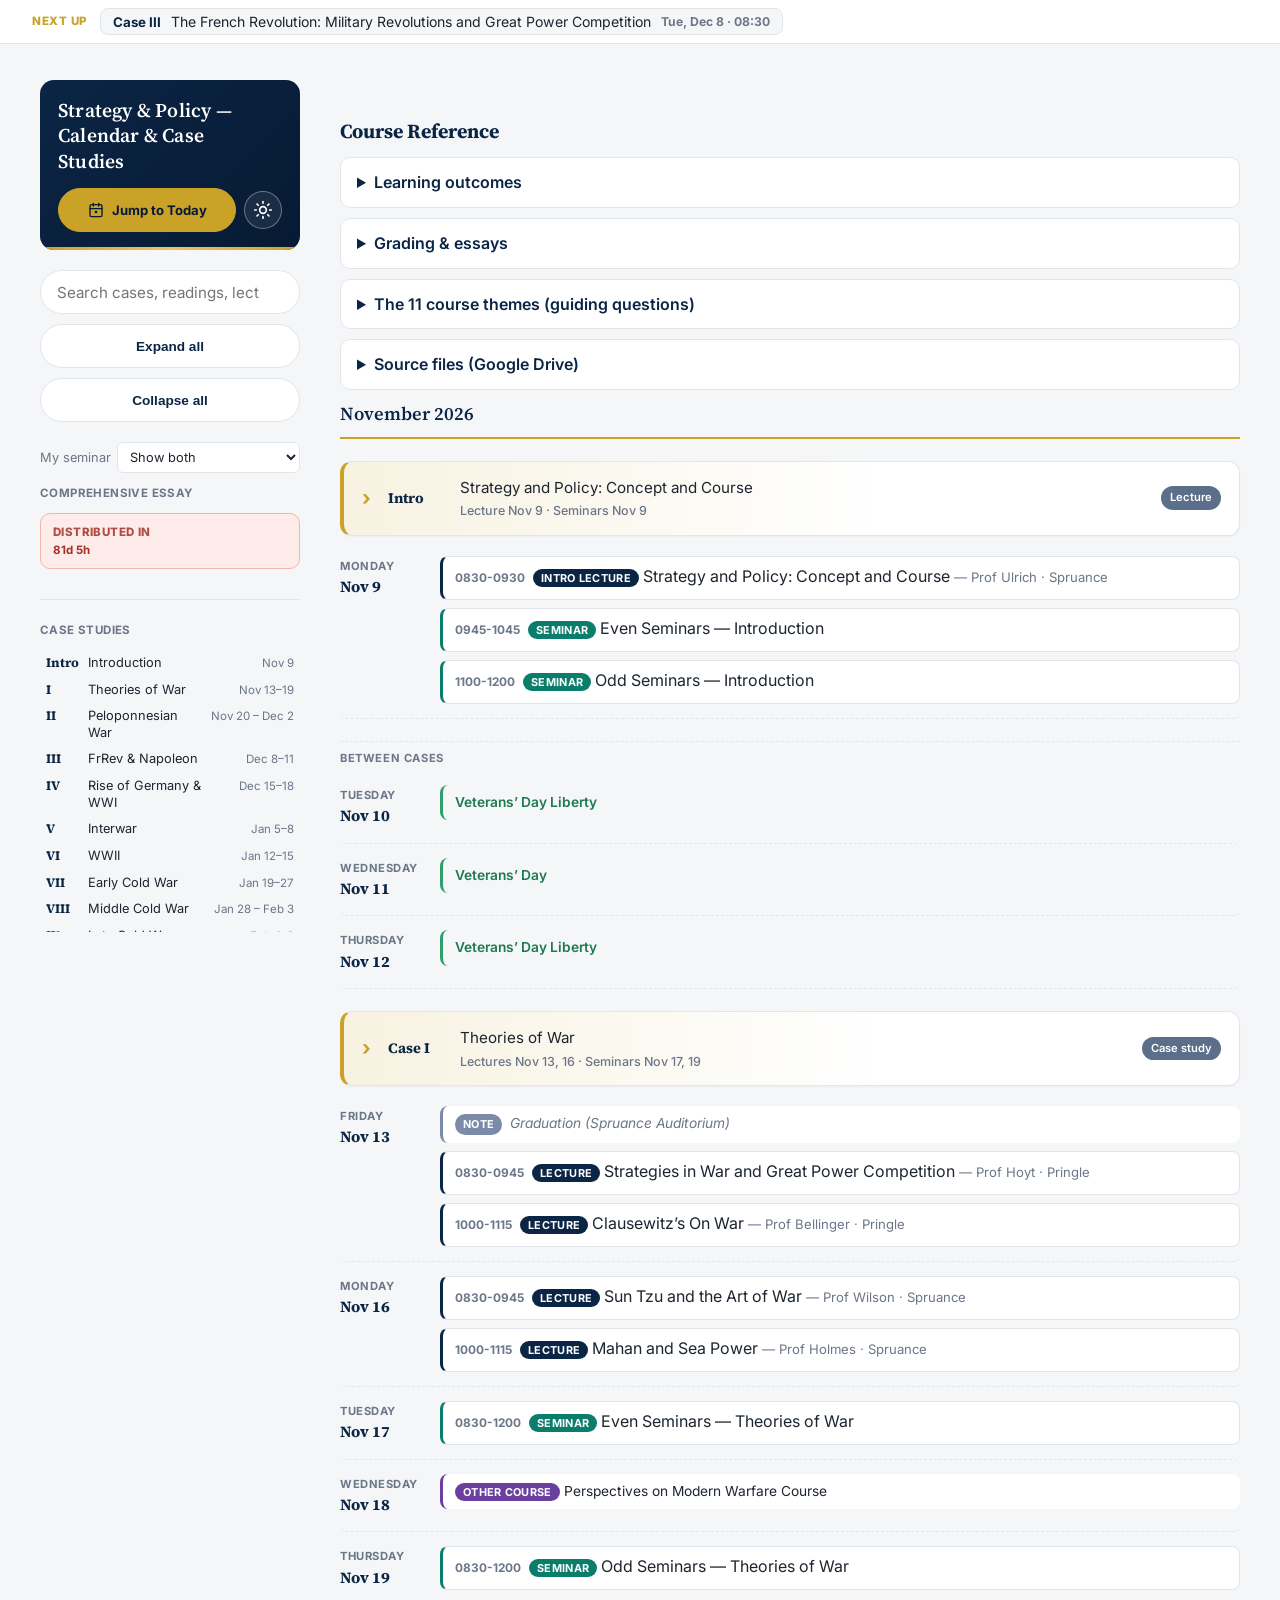
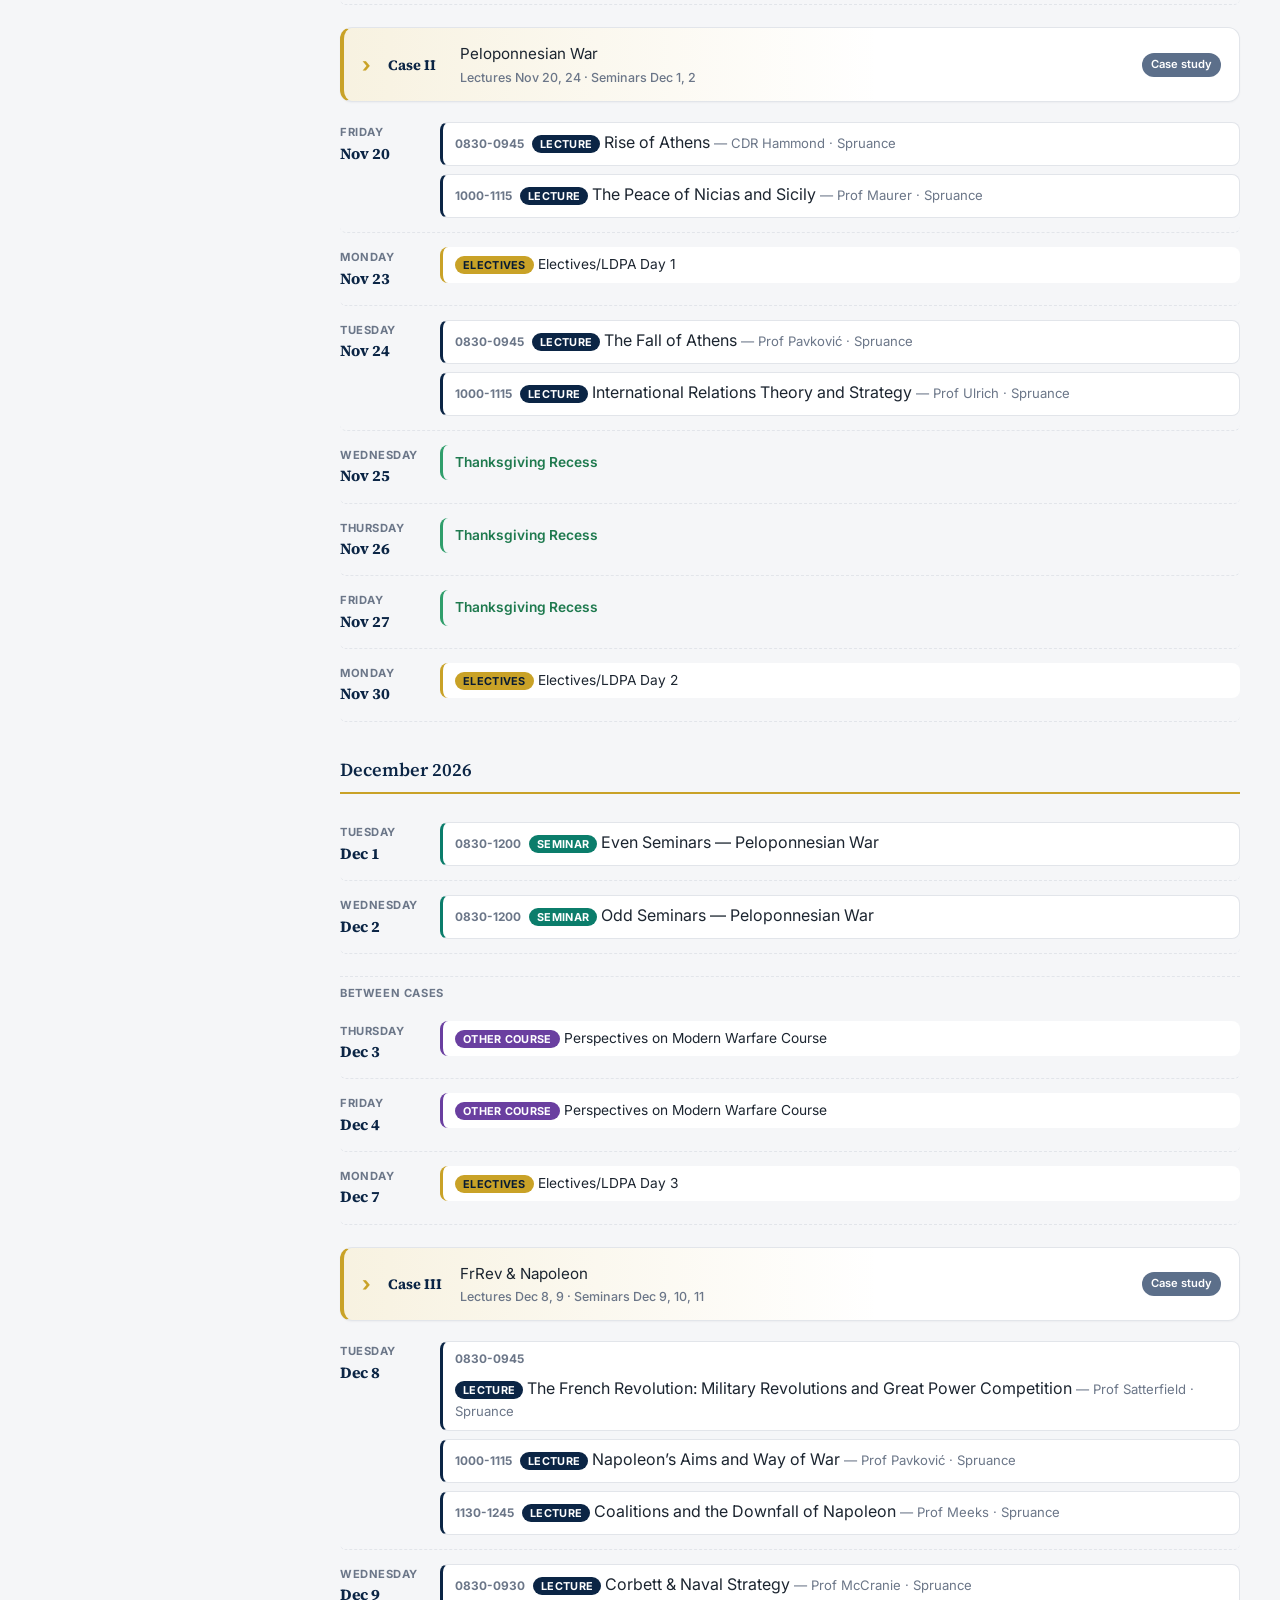
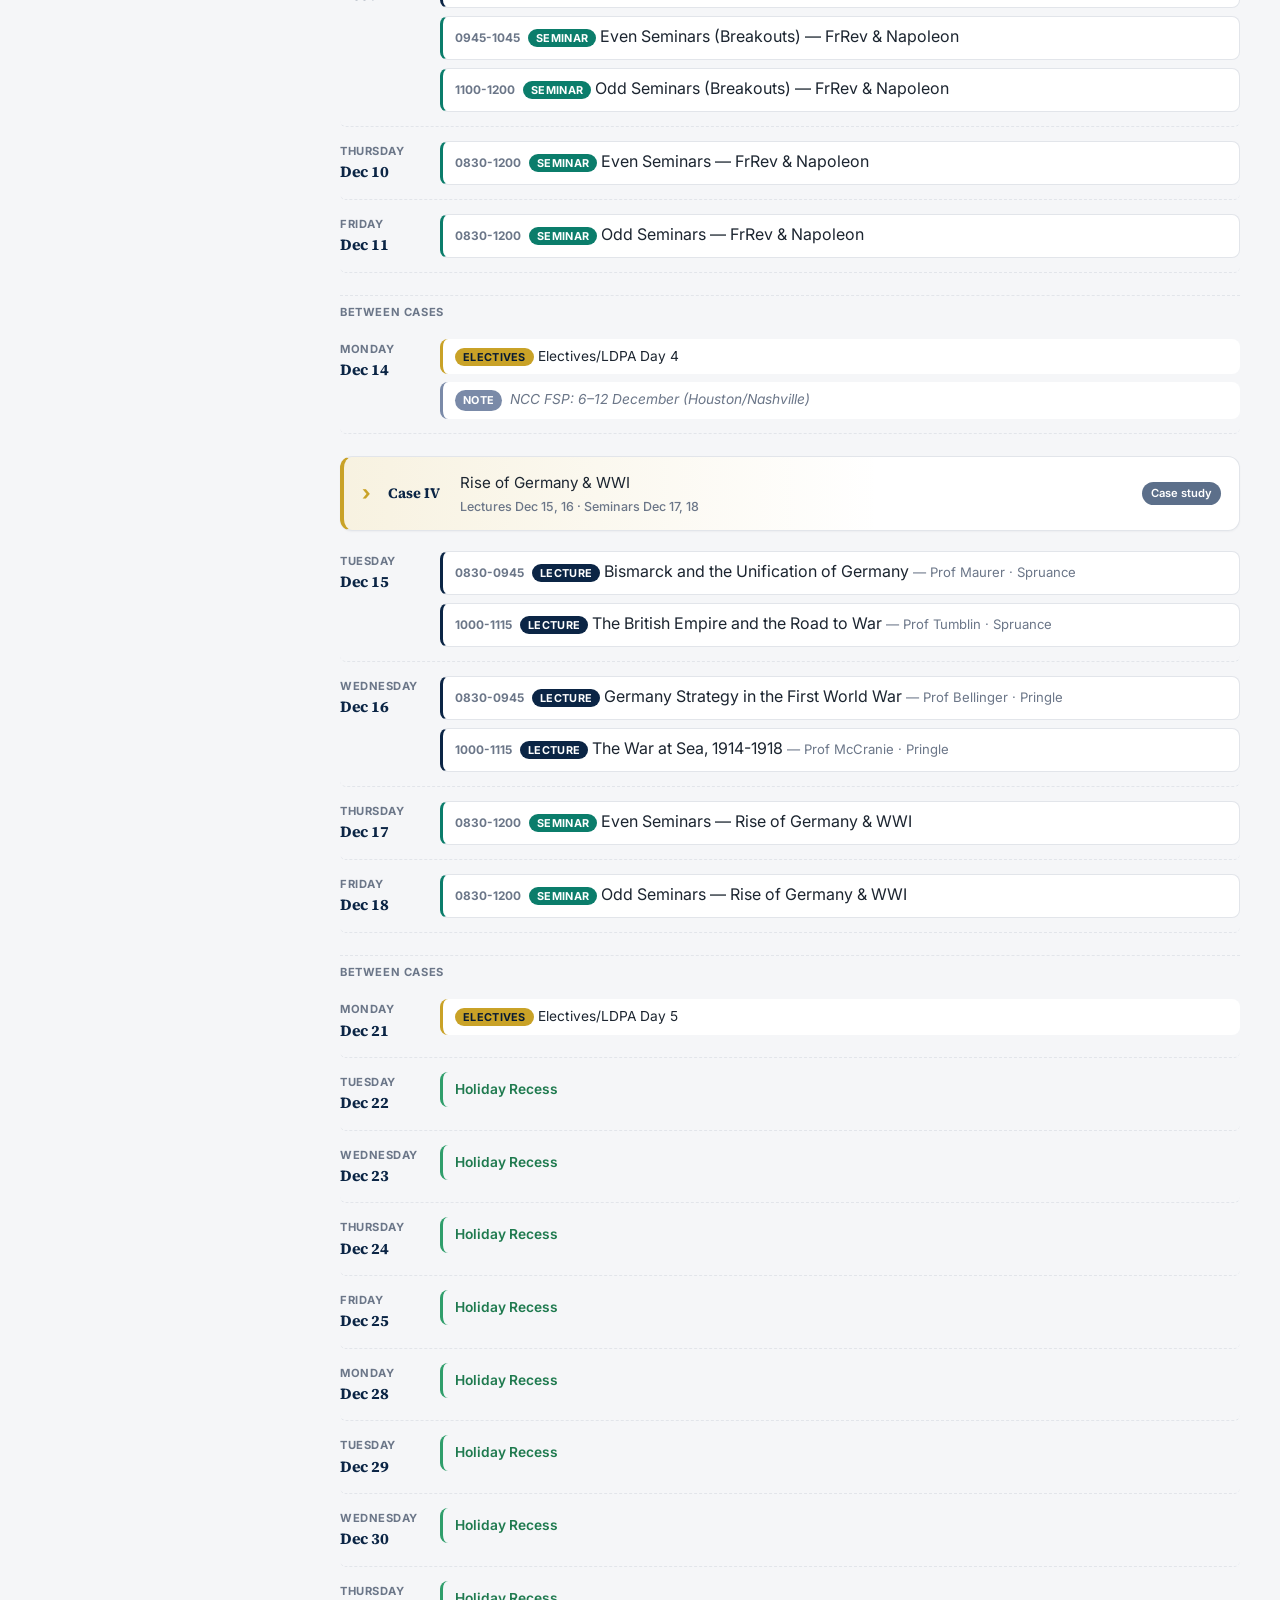
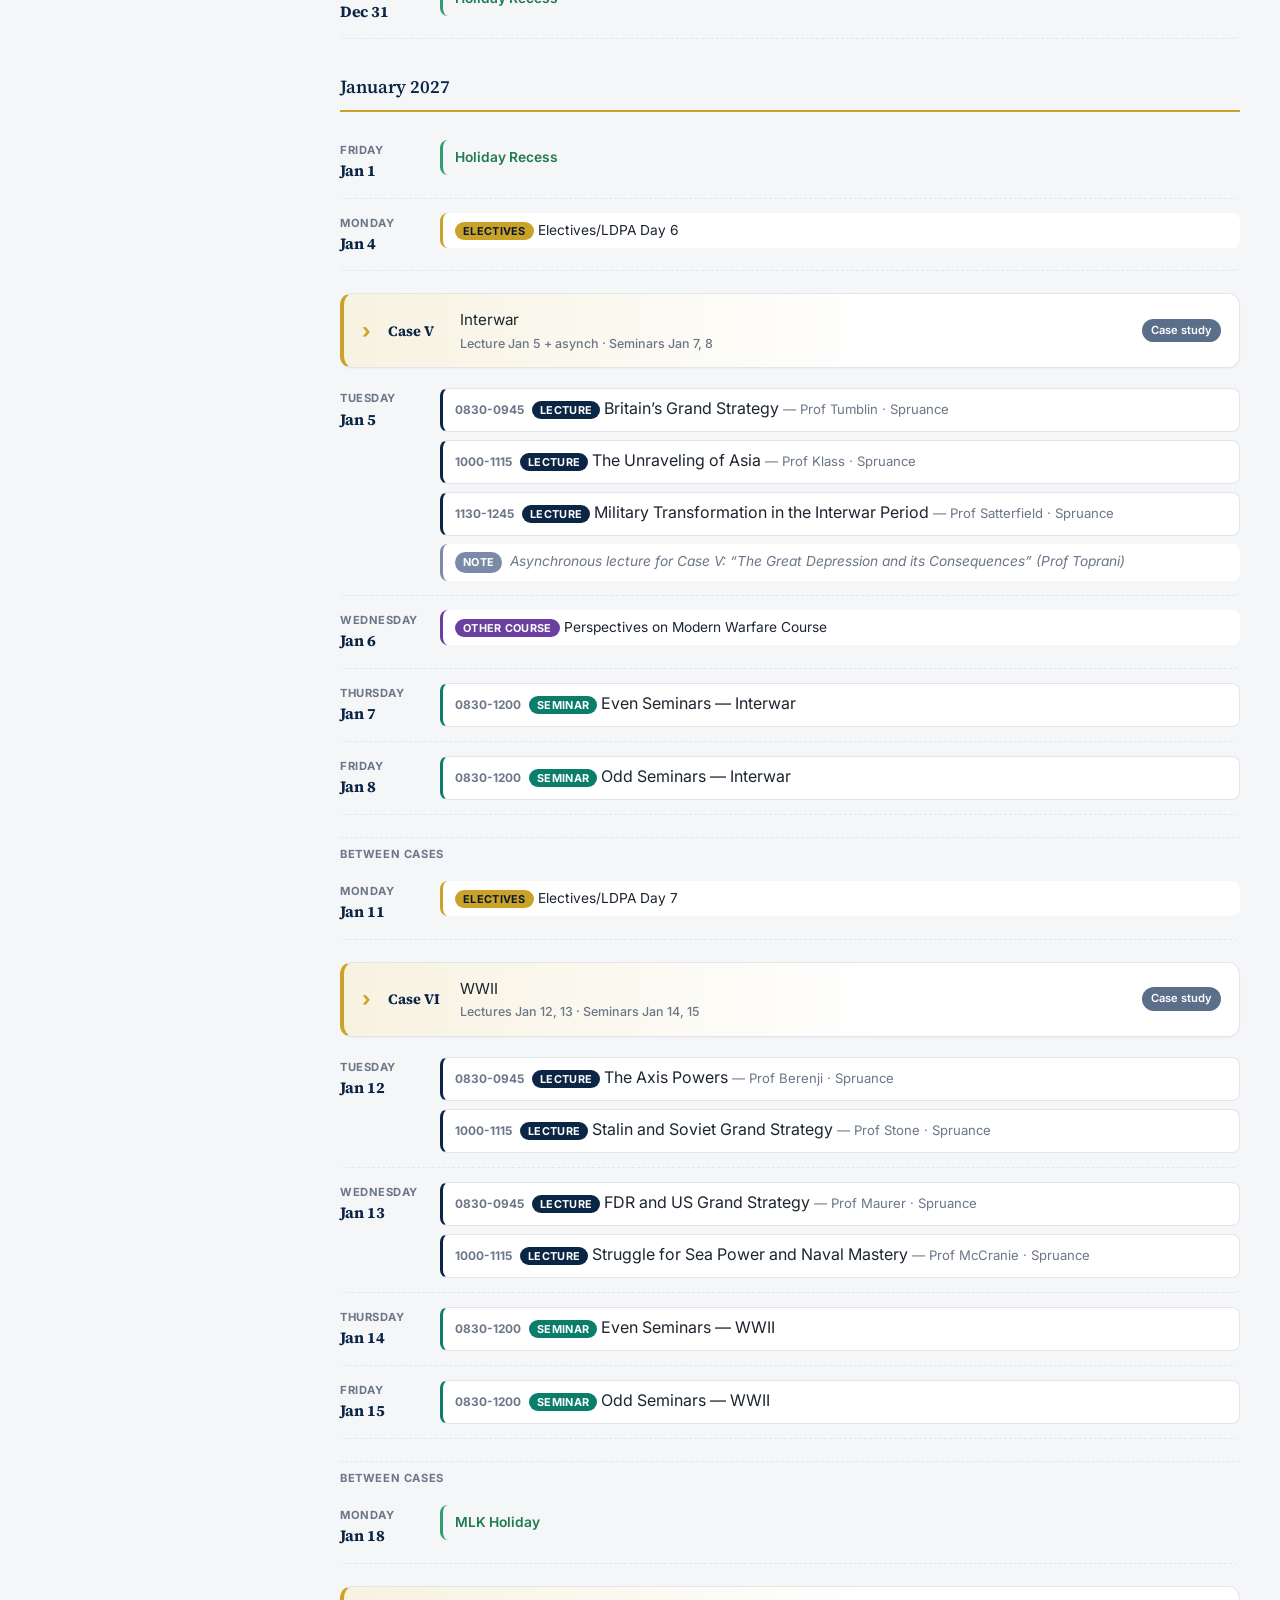
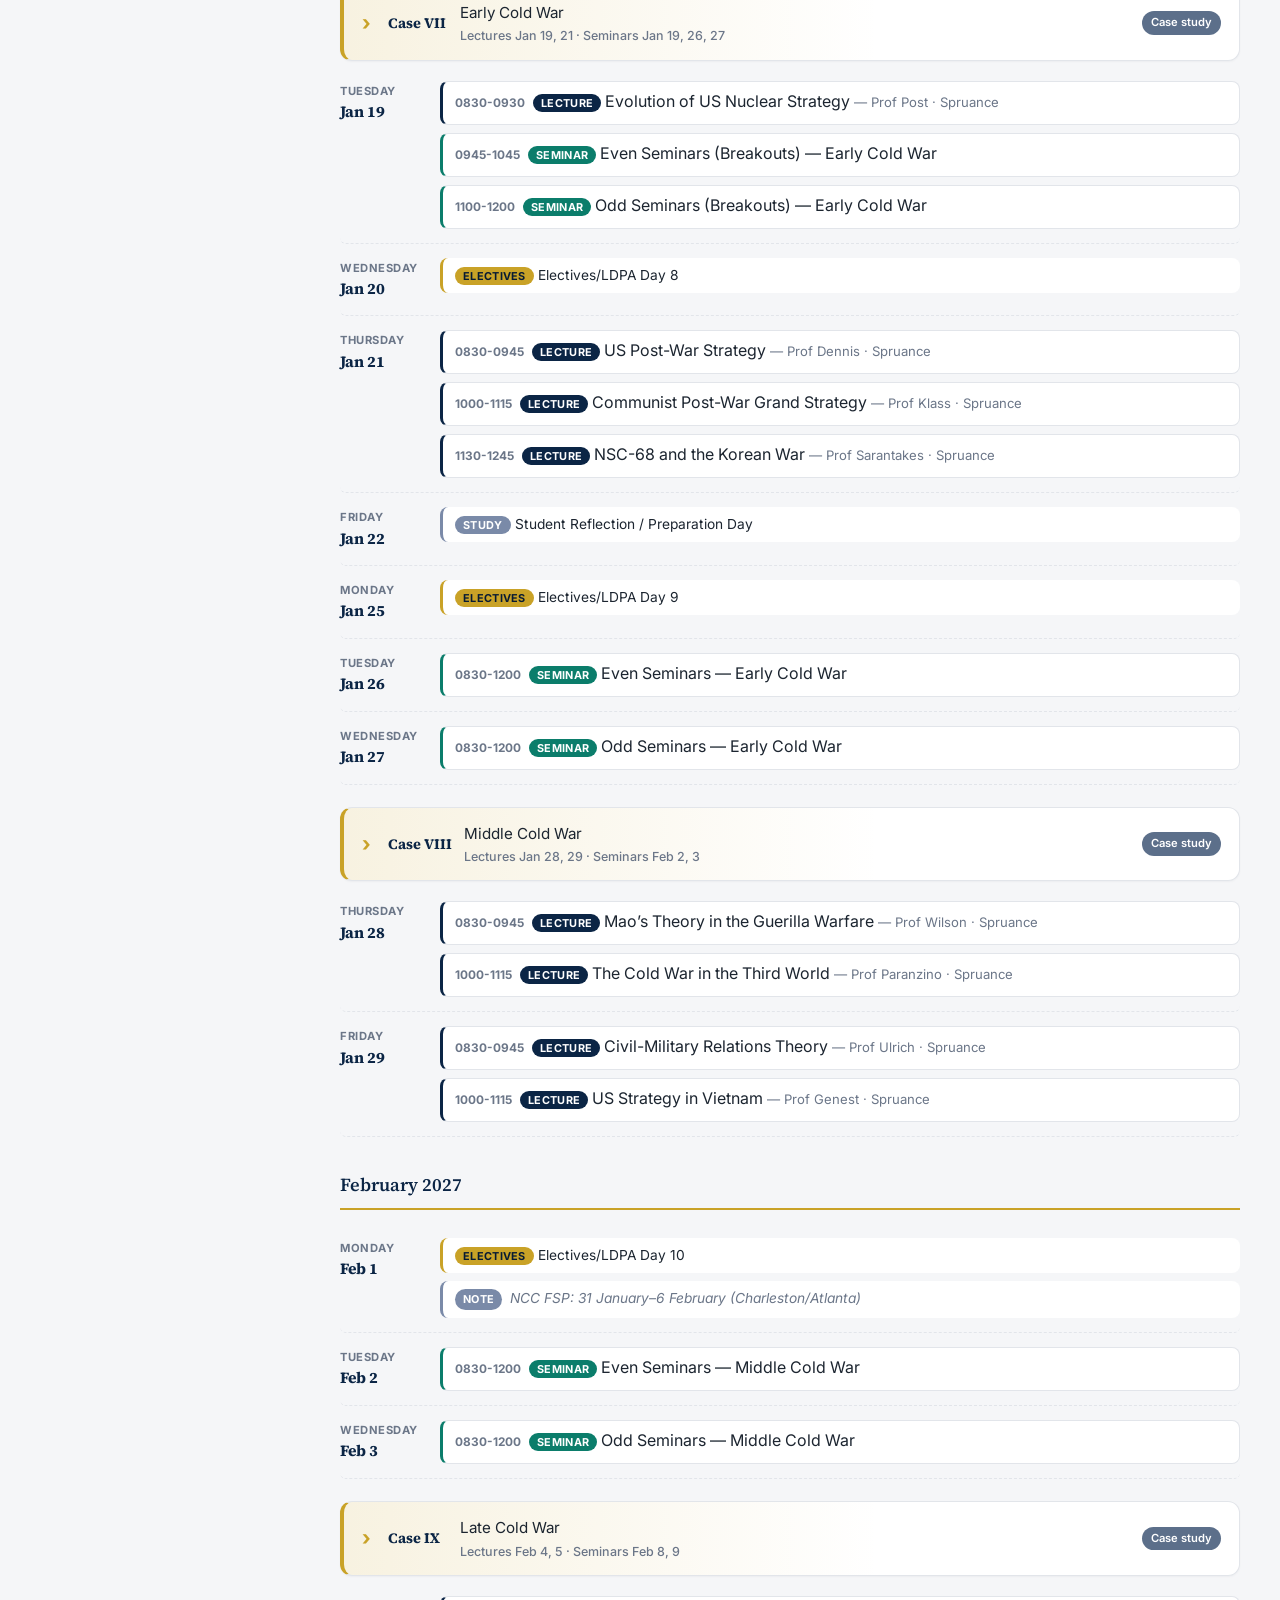
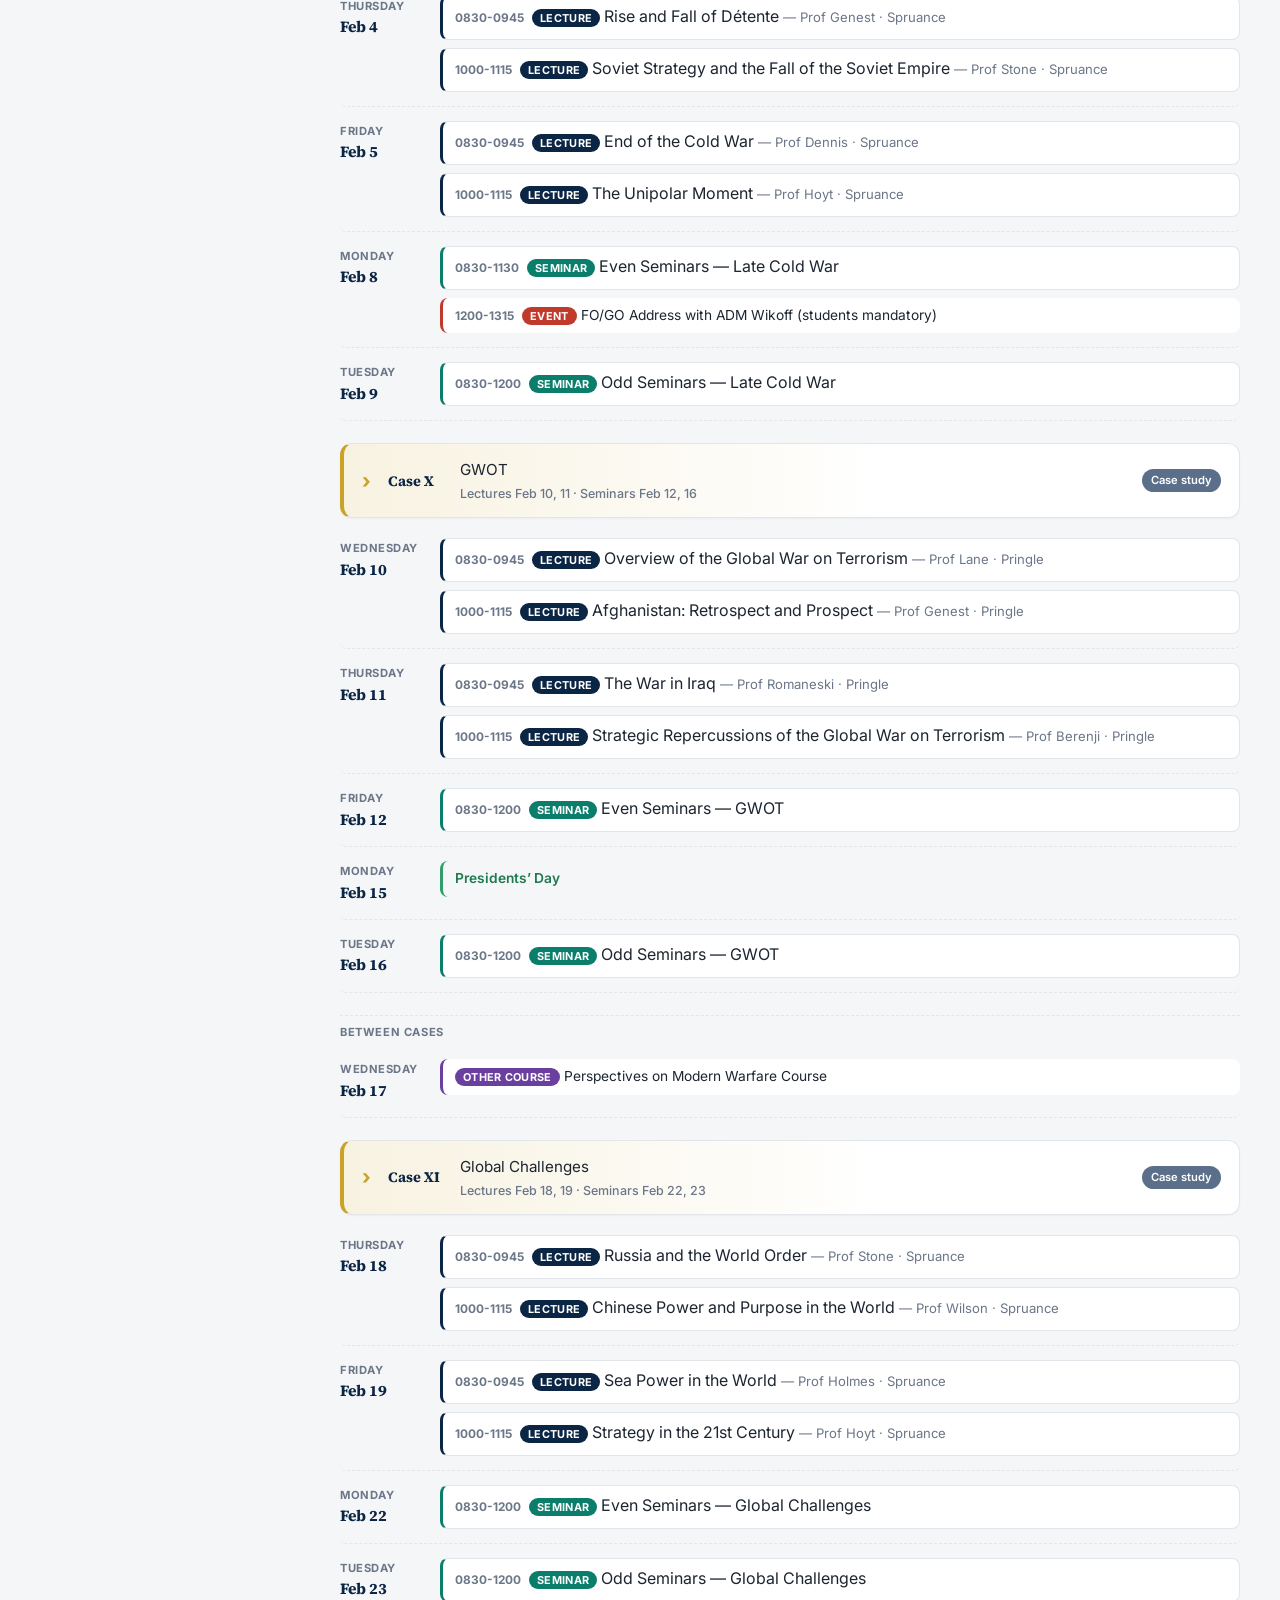
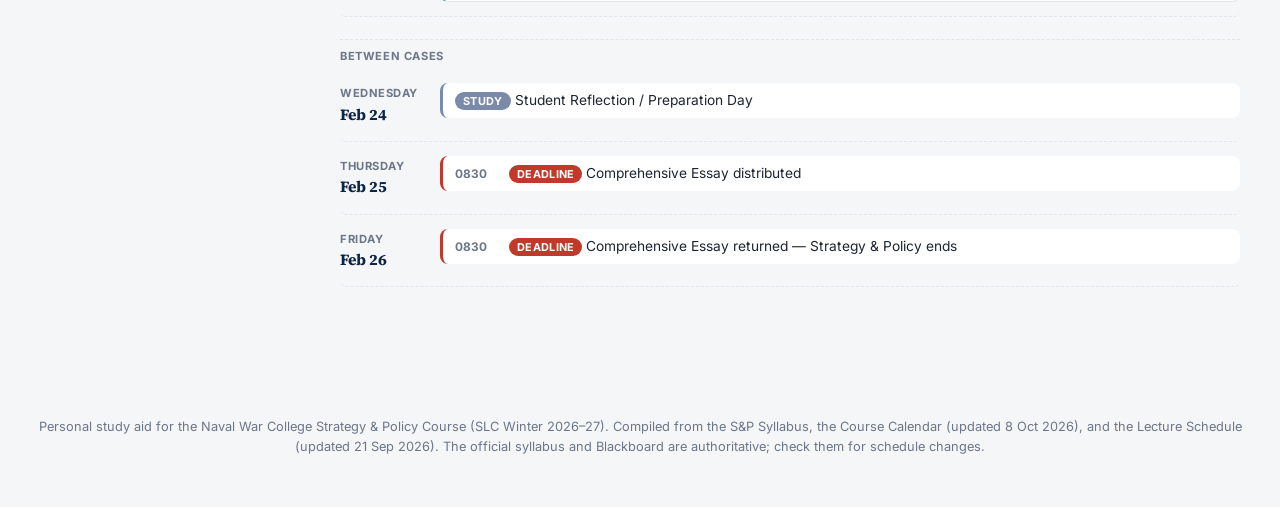
==== index.html @ 1d55524e "Link readings to downloaded Leganto PDFs in the Google Drive case folders Co-Authored-By: Claude Son" ====
<!DOCTYPE html>
<html lang="en">
<head>
<meta charset="UTF-8">
<meta name="viewport" content="width=device-width, initial-scale=1.0">
<meta name="color-scheme" content="light dark">
<meta name="format-detection" content="telephone=no">
<title>Strategy &amp; Policy — Winter 2026–27</title>
<link rel="preconnect" href="https://fonts.googleapis.com">
<link rel="preconnect" href="https://fonts.gstatic.com" crossorigin>
<link href="https://fonts.googleapis.com/css2?family=Source+Serif+4:ital,opsz,wght@0,8..60,400;0,8..60,600;1,8..60,400;1,8..60,500&family=Inter:wght@400;500;600;700&display=swap" rel="stylesheet">
<style>
  :root {
    --navy: #0b2545;
    --navy-deep: #071a33;
    --navy-text: var(--navy);
    --gold: #c9a227;
    --gold-light: #e4c766;
    --bg: #f5f6f8;
    --card-bg: #ffffff;
    --text: #1c2530;
    --muted: #6b7688;
    --border: #e2e5ea;
    --link: #1a56b8;
    --supp: #8a6d00;
    --serif: 'Source Serif 4', Georgia, 'Times New Roman', serif;
    --sans: 'Inter', 'Segoe UI', -apple-system, BlinkMacSystemFont, 'Helvetica Neue', Arial, sans-serif;
  }
  @media (prefers-color-scheme: dark) {
    :root:not([data-theme="light"]) { 
    --bg: #10151f;
    --card-bg: #1a2233;
    --text: #e5e9f2;
    --muted: #94a2ba;
    --border: #2c3650;
    --link: #7cb0ff;
    --supp: #e8c368;
    --navy-text: #8fb4e8;
 }
    :root:not([data-theme="light"]) { 
    #searchBox, .toolbar-btn, .seminar-notes-panel, .cal-item { background: var(--card-bg); }
    .epigraph p { color: #9aa8c4; }
    .moderator-update-box, .course-update-panel { background: #2a2010; border-color: #6b4a1a; }
    .moderator-update-box h4, .course-update-panel summary, .mu-date { color: #f0b96a; }
    .seminar-note-box { background: #241f0c; border-color: #5a4a1a; }
    .card-block-label { color: var(--muted); }
    .research-countdown { background: #3a1512; border-color: #7a3129; color: #f3a99c; }
    .research-date-item.is-next .research-date-when,
    .research-date-item.is-next .research-date-nlt { color: #f3a99c; }
    .event-callout { background: #2a2410; border-color: #6b5a1a; }
    .event-callout h4 { color: #e8c368; }
    .hero-session-row.is-live .hero-state { color: #f3a99c; }
    .hero-live-dot { background: #f3a99c; }
    .next-up-bar { background: #0a1830; }
    .team-japan-card { background: #241014; border-left-color: #e0475f; }
    .team-japan-sunburst { color: #e0475f; }
    .team-japan-chip { background: #3a161c; color: #f5b4bd; border-color: #6b2530; }
 }
  }
  :root[data-theme="dark"] { 
    --bg: #10151f;
    --card-bg: #1a2233;
    --text: #e5e9f2;
    --muted: #94a2ba;
    --border: #2c3650;
    --link: #7cb0ff;
    --supp: #e8c368;
    --navy-text: #8fb4e8;
 }
  :root[data-theme="dark"] { 
    #searchBox, .toolbar-btn, .seminar-notes-panel, .cal-item { background: var(--card-bg); }
    .epigraph p { color: #9aa8c4; }
    .moderator-update-box, .course-update-panel { background: #2a2010; border-color: #6b4a1a; }
    .moderator-update-box h4, .course-update-panel summary, .mu-date { color: #f0b96a; }
    .seminar-note-box { background: #241f0c; border-color: #5a4a1a; }
    .card-block-label { color: var(--muted); }
    .research-countdown { background: #3a1512; border-color: #7a3129; color: #f3a99c; }
    .research-date-item.is-next .research-date-when,
    .research-date-item.is-next .research-date-nlt { color: #f3a99c; }
    .event-callout { background: #2a2410; border-color: #6b5a1a; }
    .event-callout h4 { color: #e8c368; }
    .hero-session-row.is-live .hero-state { color: #f3a99c; }
    .hero-live-dot { background: #f3a99c; }
    .next-up-bar { background: #0a1830; }
    .team-japan-card { background: #241014; border-left-color: #e0475f; }
    .team-japan-sunburst { color: #e0475f; }
    .team-japan-chip { background: #3a161c; color: #f5b4bd; border-color: #6b2530; }
 }

  * { box-sizing: border-box; }
  html { overflow-x: hidden; }
  body {
    margin: 0;
    font-family: var(--sans);
    background: var(--bg);
    color: var(--text);
    line-height: 1.55;
    overflow-wrap: break-word;
    word-break: break-word;
    transition: background 0.2s, color 0.2s;
  }
  .sidebar-header {
    background: linear-gradient(135deg, var(--navy) 0%, var(--navy-deep) 100%);
    color: #fff;
    border-radius: 14px;
    padding: 18px;
    margin-bottom: 20px;
    position: relative;
    overflow: hidden;
  }
  .sidebar-header::after {
    content: "";
    position: absolute;
    bottom: 0; left: 0; right: 0;
    height: 3px;
    background: linear-gradient(90deg, var(--gold), var(--gold-light), var(--gold));
  }
  .sidebar-title {
    margin: 0 0 14px;
    font-family: var(--serif);
    font-weight: 600;
    font-size: 1.22rem;
    line-height: 1.3;
    letter-spacing: 0.2px;
    padding-right: 24px;
  }
  .sidebar-controls {
    display: flex;
    align-items: center;
    gap: 8px;
  }
  .sidebar-controls .today-btn {
    flex: 1;
    justify-content: center;
    padding: 9px 14px;
    font-size: 0.82rem;
    white-space: nowrap;
  }
  .sidebar-controls .theme-toggle-btn {
    width: 38px;
    height: 38px;
    flex-shrink: 0;
  }
  .drawer-close-btn {
    display: none;
    position: absolute;
    top: 14px;
    right: 14px;
    width: 28px;
    height: 28px;
    align-items: center;
    justify-content: center;
    border-radius: 999px;
    border: 1.5px solid rgba(255,255,255,0.35);
    background: rgba(255,255,255,0.08);
    color: #fff;
    cursor: pointer;
    flex-shrink: 0;
  }
  .drawer-close-btn svg { width: 14px; height: 14px; }
  .drawer-close-btn:hover { background: rgba(255,255,255,0.18); }
  .flag-icon { flex-shrink: 0; border-radius: 2px; display: inline-block; }
  .flag-icon-inline { vertical-align: -2px; }
  .today-btn {
    display: inline-flex;
    align-items: center;
    gap: 8px;
    min-height: 44px;
    font-family: var(--sans);
    font-size: 0.88rem;
    font-weight: 700;
    color: var(--navy-deep);
    background: var(--gold);
    border: 1.5px solid var(--gold);
    padding: 10px 22px;
    border-radius: 999px;
    cursor: pointer;
    transition: background 0.15s, transform 0.15s;
  }
  .today-btn:hover { background: var(--gold-light); border-color: var(--gold-light); }
  .today-btn:active { transform: scale(0.97); }
  .theme-toggle-btn {
    display: inline-flex;
    align-items: center;
    justify-content: center;
    width: 44px;
    height: 44px;
    border-radius: 999px;
    border: 1.5px solid rgba(255,255,255,0.35);
    background: rgba(255,255,255,0.08);
    color: #fff;
    cursor: pointer;
    transition: background 0.15s, border-color 0.15s;
    flex-shrink: 0;
  }
  .theme-toggle-btn:hover { background: rgba(255,255,255,0.18); border-color: var(--gold-light); }
  .theme-toggle-btn svg { width: 20px; height: 20px; }
  .icon-moon { display: none; }
  :root[data-theme="dark"] .icon-sun { display: none; }
  :root[data-theme="dark"] .icon-moon { display: block; }
  .page-layout {
    max-width: 1400px;
    margin: 0 auto;
    padding: 28px 20px 100px;
  }
  .sidebar { min-width: 0; }
  .main-col { min-width: 0; }

  @media (min-width: 1100px) {
    .page-layout {
      display: grid;
      grid-template-columns: 260px minmax(0, 1fr);
      gap: 40px;
      align-items: start;
      padding: 36px 40px 100px;
    }
    .sidebar {
      position: sticky;
      top: 24px;
      max-height: calc(100vh - 48px);
      overflow-y: auto;
      padding-bottom: 8px;
    }
    .sidebar .toolbar {
      position: static;
      flex-direction: column;
      align-items: stretch;
      border-bottom: none;
      padding: 0 0 18px;
      margin-bottom: 2px;
    }
    .sidebar .toolbar-btn { width: 100%; }
    .card-body {
      display: grid;
      grid-template-columns: 1fr 1fr;
      gap: 2px 40px;
    }
    .card-body > .card-block-label,
    .card-body > .epigraph,
    .card-body > .moderator-update-box,
    .card-body > .seminar-note-box {
      grid-column: 1 / -1;
    }
  }

  @media (min-width: 1500px) {
    .page-layout { max-width: 1600px; }
  }

  .toolbar {
    position: sticky;
    top: 0;
    z-index: 10;
    background: var(--bg);
    padding: 16px 0;
    display: flex;
    gap: 10px;
    align-items: center;
    border-bottom: 1px solid var(--border);
    margin-bottom: 10px;
  }
  .search-box-wrap {
    position: relative;
    flex: 1;
    display: flex;
  }
  #searchBox {
    flex: 1;
    width: 100%;
    min-height: 44px;
    padding: 11px 40px 11px 16px;
    border-radius: 999px;
    border: 1.5px solid var(--border);
    font-size: 0.95rem;
    outline: none;
    transition: border-color 0.15s, box-shadow 0.15s;
    background: var(--card-bg);
    color: var(--text);
    font-family: var(--sans);
  }
  #searchBox:focus {
    border-color: var(--navy-text);
    box-shadow: 0 0 0 3px rgba(11,37,69,0.1);
  }
  .search-clear-btn {
    display: none;
    position: absolute;
    right: 6px;
    top: 50%;
    transform: translateY(-50%);
    width: 26px;
    height: 26px;
    align-items: center;
    justify-content: center;
    border: none;
    border-radius: 50%;
    background: transparent;
    color: var(--muted);
    font-size: 1.2rem;
    line-height: 1;
    cursor: pointer;
    padding: 0;
  }
  .search-clear-btn:hover {
    background: var(--border);
    color: var(--text);
  }
  .toolbar-btn {
    min-height: 44px;
    padding: 10px 16px;
    border-radius: 999px;
    border: 1.5px solid var(--border);
    background: var(--card-bg);
    color: var(--navy-text);
    font-size: 0.85rem;
    font-weight: 600;
    cursor: pointer;
    white-space: nowrap;
    transition: background 0.15s, border-color 0.15s, color 0.15s;
  }
  .toolbar-btn:hover {
    background: var(--navy);
    color: #fff;
    border-color: var(--navy);
  }
  .alert {
    background: #fdf1e7;
    border: 1px solid #f0c48a;
    color: #8a4b00;
    padding: 12px 18px;
    border-radius: 10px;
    margin: 14px 0 20px;
    font-size: 0.92rem;
  }
  .session-card {
    background: var(--card-bg);
    border: 1px solid var(--border);
    border-radius: 12px;
    margin-bottom: 0;
    overflow: hidden;
    box-shadow: 0 1px 2px rgba(16,24,40,0.04);
    transition: box-shadow 0.15s;
  }
  .session-card:hover { box-shadow: 0 4px 14px rgba(16,24,40,0.08); }
  .session-card[open] { box-shadow: 0 4px 18px rgba(16,24,40,0.1); }
  .session-card summary {
    list-style: none;
    cursor: pointer;
    padding: 14px 18px;
    min-height: 44px;
    display: flex;
    align-items: center;
    gap: 12px;
    user-select: none;
  }
  .session-card summary::-webkit-details-marker { display: none; }
  .session-card summary::before {
    content: "›";
    font-size: 1.3rem;
    color: var(--gold);
    font-weight: 700;
    transform: rotate(0deg);
    transition: transform 0.18s;
    width: 14px;
    flex-shrink: 0;
  }
  .session-card[open] summary::before { transform: rotate(90deg); }
  .session-card summary .code {
    font-weight: 700;
    color: var(--navy-text);
    font-size: 0.9rem;
    flex-shrink: 0;
    min-width: 60px;
    font-family: var(--serif);
  }
  .session-card summary .title-wrap {
    flex: 1;
    display: flex;
    flex-direction: column;
    gap: 2px;
    min-width: 0;
  }
  .session-card summary .title {
    font-size: 0.95rem;
    color: var(--text);
  }
  .card-meta-line {
    font-size: 0.72rem;
    color: var(--muted);
    font-weight: 500;
  }
  .card-block-label {
    font-size: 0.68rem;
    font-weight: 700;
    text-transform: uppercase;
    letter-spacing: 0.5px;
    color: var(--muted);
    margin-bottom: 12px;
  }
  .carryover-note { color: var(--muted); font-style: italic; margin: 0; }
  .badges { display: flex; gap: 6px; flex-shrink: 0; flex-wrap: wrap; justify-content: flex-end; }
  .badge {
    font-size: 0.7rem;
    font-weight: 600;
    color: #fff;
    background: var(--navy);
    padding: 3px 9px;
    border-radius: 999px;
    white-space: nowrap;
  }
  .badge-type { background: #5c6f8a; }
  .badge-homework { background: #6a3fa0; }
  .missing-badge { background: #c0392b; }
  .card-body {
    padding: 6px 22px 20px 22px;
    border-top: 1px solid var(--border);
    padding-top: 16px;
  }

  /* --- epigraph, subtle --- */
  .epigraph {
    margin: 0 0 18px;
    padding: 4px 0 4px 14px;
    border-left: 2px solid var(--gold);
    background: transparent;
  }
  .epigraph p {
    margin: 0;
    font-family: var(--serif);
    font-style: italic;
    font-size: 0.87rem;
    color: #566078;
    line-height: 1.5;
  }
  .epigraph footer {
    margin-top: 4px;
    font-size: 0.74rem;
    color: var(--muted);
    font-style: normal;
    letter-spacing: 0.1px;
  }

  /* --- subsections --- */
  .subsection { margin-bottom: 18px; }
  .subsection:last-child { margin-bottom: 0; }
  .subsection h4 {
    display: flex;
    align-items: center;
    gap: 7px;
    margin: 0 0 8px;
    font-size: 0.72rem;
    font-weight: 700;
    text-transform: uppercase;
    letter-spacing: 0.8px;
    color: var(--navy-text);
  }
  .sec-icon {
    display: inline-flex;
    width: 15px; height: 15px;
    color: var(--gold);
    flex-shrink: 0;
  }
  .sec-icon svg { width: 100%; height: 100%; }
  .subsection p {
    margin: 0 0 8px;
    font-size: 0.9rem;
    color: var(--text);
    line-height: 1.6;
  }
  .subsection p:last-child { margin-bottom: 0; }

  ul.plain-list {
    margin: 0 0 8px;
    padding-left: 20px;
    font-size: 0.9rem;
    line-height: 1.55;
  }
  ol.plain-list { margin: 0 0 8px; padding-left: 24px; font-size: 0.9rem; line-height: 1.55; }
  ol.plain-list li { margin-bottom: 5px; }
  ol.q-list li::marker { color: #9aa5b8; font-weight: 600; }
  ul.plain-list:last-child { margin-bottom: 0; }
  ul.plain-list li { margin-bottom: 5px; }
  ul.plain-list li::marker { color: var(--gold); }
  ul.obj-list li::marker { color: var(--gold); }
  ul.sub-list { margin: 6px 0 10px; }
  ul.q-list li::marker { color: #9aa5b8; }

  .q-group-label {
    font-size: 0.78rem;
    font-weight: 700;
    color: #45516a;
    margin: 10px 0 4px;
    padding-top: 6px;
    border-top: 1px dashed var(--border);
  }
  .q-group-label:first-child { border-top: none; padding-top: 0; margin-top: 0; }

  /* --- reading citations + read-state checkboxes --- */
  ul.cite-list { list-style: none; margin: 0; padding: 0; }
  li.cite {
    font-size: 0.9rem;
    line-height: 1.55;
    border-bottom: 1px dashed var(--border);
  }
  li.cite.cite-deleted .cite-text a, li.cite.cite-deleted .cite-text .plain { text-decoration: line-through; opacity: 0.65; }
  li.cite:last-child { border-bottom: none; }
  li.cite.cite-req {
    display: flex;
    align-items: center;
    gap: 2px;
    padding: 3px 0;
  }
  li.cite.supp {
    position: relative;
    padding: 7px 0 7px 20px;
  }
  li.cite.supp::before {
    content: "•";
    position: absolute;
    left: 2px;
    color: #c9b45e;
    font-weight: 700;
  }
  .read-toggle {
    width: 40px;
    height: 40px;
    display: inline-flex;
    align-items: center;
    justify-content: center;
    flex-shrink: 0;
    cursor: pointer;
  }
  .read-checkbox {
    width: 18px;
    height: 18px;
    accent-color: var(--gold);
    cursor: pointer;
  }
  .cite-text { flex: 1; min-width: 0; }
  li.cite.is-read .cite-text { color: var(--muted); }
  li.cite.is-read .cite-text a { color: var(--muted); text-decoration-color: var(--muted); }
  li.cite.is-read .cite-text,
  li.cite.is-read .cite-text .plain,
  li.cite.is-read .cite-text a { text-decoration: line-through; }
  li.cite a {
    color: var(--link);
    text-decoration: none;
    border-bottom: 1px solid rgba(26,86,184,0.3);
  }
  li.cite a:hover { border-bottom-color: var(--link); background: rgba(26,86,184,0.06); }
  li.cite .plain { color: var(--text); }
  .muted-note { color: var(--muted); font-style: italic; font-size: 0.88rem; margin: 0; }
  .supp-label {
    font-size: 0.72rem;
    font-weight: 700;
    text-transform: uppercase;
    letter-spacing: 0.6px;
    color: var(--supp);
    margin-bottom: 8px;
  }
  .supp-label .opt { font-weight: 400; text-transform: none; color: var(--muted); font-style: italic; }
  .missing-note { color: #c0392b; font-style: italic; font-size: 0.9rem; margin: 0; }

  .no-results {
    display: none;
    text-align: center;
    color: var(--muted);
    padding: 40px 0;
    font-style: italic;
  }
  .search-status {
    display: none;
    color: var(--muted);
    font-size: 0.85rem;
    margin: -4px 0 12px 2px;
  }
  mark.search-hl {
    background: #ffe066;
    color: #1a1a1a;
    border-radius: 2px;
    padding: 0 1px;
  }
  .back-to-top {
    position: fixed;
    bottom: 80px;
    right: 24px;
    background: var(--navy);
    color: #fff;
    border: none;
    border-radius: 999px;
    width: 44px;
    height: 44px;
    font-size: 1.1rem;
    cursor: pointer;
    box-shadow: 0 4px 14px rgba(11,37,69,0.35);
    display: none;
    align-items: center;
    justify-content: center;
    transition: opacity 0.15s;
    z-index: 40;
  }
  .back-to-top.show { display: flex; }
  .back-to-top:hover { background: var(--navy-deep); }

  .next-up-bar {
    display: none;
    position: fixed;
    left: 0;
    right: 0;
    bottom: 0;
    z-index: 44;
    background: var(--navy);
    color: #fff;
    padding: 10px 16px;
    align-items: center;
    justify-content: space-between;
    gap: 12px;
    font-family: var(--sans);
    font-size: 0.84rem;
    box-shadow: 0 -2px 12px rgba(16,24,40,0.18);
  }
  .next-up-bar.show { display: flex; }
  .next-up-text { overflow: hidden; text-overflow: ellipsis; white-space: nowrap; }
  .next-up-jump {
    background: var(--gold);
    color: var(--navy-deep);
    border: none;
    border-radius: 999px;
    padding: 6px 14px;
    font-weight: 700;
    font-size: 0.8rem;
    cursor: pointer;
    white-space: nowrap;
    flex-shrink: 0;
  }

  footer.page-footer {
    text-align: center;
    color: var(--muted);
    font-size: 0.8rem;
    padding: 30px 20px 50px;
  }

  @media print {
    .toolbar, .back-to-top, .bottom-nav, .theme-toggle-btn, .sidebar, .drawer-backdrop, .hero-today, .next-up-bar { display: none !important; }
    .page-layout { display: block !important; max-width: none; }
    .session-card { break-inside: avoid; box-shadow: none; }
    .card-body { display: block !important; }
  }

  /* --- key dates / off-sites / seminar notes --- */
  .cal-intro { margin: 4px 0 18px; }
  .cal-intro p {
    margin: 0;
    color: var(--muted);
    font-size: 0.92rem;
    font-style: italic;
    font-family: var(--serif);
  }

  .seminar-notes-panel {
    background: var(--card-bg);
    border: 1px solid var(--border);
    border-radius: 12px;
    margin: 4px 0 20px;
    overflow: hidden;
  }
  .seminar-notes-panel summary {
    cursor: pointer;
    padding: 13px 18px;
    min-height: 44px;
    display: flex;
    align-items: center;
    font-weight: 700;
    font-size: 0.88rem;
    color: var(--navy-text);
    list-style: none;
  }
  .seminar-notes-panel summary::-webkit-details-marker { display: none; }
  .seminar-notes-panel summary::before { content: "\25B8"; color: var(--gold); margin-right: 8px; }
  .seminar-notes-panel[open] summary::before { content: "\25BE"; }
  .sn-body { padding: 4px 20px 20px; border-top: 1px solid var(--border); }
  .mod-grid {
    display: grid;
    grid-template-columns: repeat(auto-fit, minmax(200px, 1fr));
    gap: 12px;
    margin: 14px 0 16px;
  }
  .mod-card {
    background: var(--bg);
    border: 1px solid var(--border);
    border-radius: 10px;
    padding: 12px 14px;
  }
  .mod-name { font-weight: 700; font-size: 0.88rem; color: var(--navy-text); font-family: var(--serif); }
  .mod-role { font-size: 0.74rem; color: var(--muted); margin: 2px 0 6px; }
  .mod-contact { font-size: 0.78rem; color: var(--text); line-height: 1.5; }
  .mod-contact a { color: var(--link); text-decoration: none; }
  .sn-notes-list { margin-top: 4px; }
  .sn-notes-list li { font-size: 0.86rem; margin-bottom: 8px; }


  /* --- research paper dates panel --- */
  .research-panel {
    margin: 2px 0 22px;
    padding-bottom: 16px;
    border-bottom: 1px solid var(--border);
  }
  .research-panel-title {
    font-size: 0.72rem;
    font-weight: 700;
    text-transform: uppercase;
    letter-spacing: 0.4px;
    color: var(--muted);
    margin-bottom: 10px;
  }
  .hero-today {
    background: var(--card-bg);
    border-bottom: 1px solid var(--border);
    padding: 8px clamp(16px, 4vw, 32px);
  }
  .hero-today-inner { max-width: 1400px; margin: 0 auto; display: flex; align-items: center; gap: 12px; flex-wrap: wrap; }
  .hero-today-label {
    font-size: 0.72rem;
    font-weight: 800;
    text-transform: uppercase;
    letter-spacing: 0.5px;
    color: var(--gold);
    flex-shrink: 0;
  }
  .hero-today-sessions { display: flex; flex-wrap: wrap; gap: 10px; flex: 1; min-width: 0; }
  .hero-session-row {
    display: flex;
    align-items: center;
    gap: 10px;
    background: var(--bg);
    border: 1px solid var(--border);
    border-radius: 8px;
    padding: 4px 12px;
    font-family: var(--sans);
    cursor: pointer;
    text-align: left;
    min-width: 0;
    max-width: 100%;
  }
  .hero-session-code { font-weight: 700; color: var(--navy-text); flex-shrink: 0; }
  .hero-session-title { color: var(--text); font-size: 0.88rem; overflow: hidden; text-overflow: ellipsis; white-space: nowrap; min-width: 0; }
  .hero-state { font-size: 0.76rem; font-weight: 700; color: var(--muted); margin-left: auto; white-space: nowrap; }
  .hero-session-row.is-live .hero-state { color: #a23225; }
  .hero-live-dot {
    display: inline-block;
    width: 7px;
    height: 7px;
    border-radius: 50%;
    background: #a23225;
    margin-right: 4px;
    animation: heroLivePulse 1.4s ease-in-out infinite;
  }
  @keyframes heroLivePulse { 0%, 100% { opacity: 1; } 50% { opacity: 0.35; } }
  .hero-session-row.is-done { opacity: 0.6; }

  .research-countdown {
    background: #fdecea;
    border: 1px solid #f3b4ac;
    color: #a23225;
    border-radius: 10px;
    padding: 10px 12px;
    margin-bottom: 14px;
    line-height: 1.4;
    font-size: 0.72rem;
  }
  .research-countdown .rc-label {
    display: block;
    font-weight: 800;
    text-transform: uppercase;
    letter-spacing: 0.4px;
    opacity: 0.85;
    margin-bottom: 2px;
  }
  .research-countdown .rc-time { font-weight: 700; }
  .research-countdown .rc-desc { font-weight: 500; }
  .research-date-list {
    list-style: none;
    margin: 0;
    padding: 0;
    display: flex;
    flex-direction: column;
    gap: 10px;
  }
  .research-date-item[hidden] { display: none; }
  .research-date-item { font-size: 0.78rem; line-height: 1.4; }
  .research-date-when {
    font-weight: 700;
    color: var(--navy-text);
    font-family: var(--serif);
  }
  .research-date-nlt {
    font-weight: 600;
    color: var(--muted);
    font-family: var(--sans);
    font-size: 0.68rem;
    text-transform: uppercase;
    letter-spacing: 0.2px;
  }
  .research-date-desc { color: var(--text); }
  .research-date-item.is-next .research-date-when { color: #a23225; }
  .research-date-item.is-next .research-date-nlt { color: #a23225; }
  .research-date-empty { font-size: 0.78rem; color: var(--muted); font-style: italic; margin: 0; }

  /* --- homework / exercise / event tags --- */
  .hw-ribbon {
    display: inline-flex;
    align-items: center;
    font-size: 0.62rem;
    font-weight: 800;
    letter-spacing: 0.5px;
    text-transform: uppercase;
    color: #fff;
    background: #6a3fa0;
    padding: 3px 9px;
    border-radius: 999px;
    margin: 0 0 8px 6px;
  }
  .tag-pill {
    display: inline-flex;
    align-items: center;
    font-size: 0.68rem;
    font-weight: 700;
    color: #fff;
    padding: 2px 8px;
    border-radius: 999px;
    text-transform: uppercase;
    letter-spacing: 0.3px;
    margin-right: 6px;
    flex-shrink: 0;
    vertical-align: 2px;
  }
  .tag-homework { background: #6a3fa0; }
  .tag-event { background: var(--gold); color: var(--navy-deep); }
  .tag-exercise { background: #1f7a5c; }
  .event-callout {
    background: #fdf8ec;
    border: 1.5px solid var(--gold-light);
    border-radius: 10px;
    padding: 14px 16px;
  }
  .event-callout h4 { color: #8a6d00; margin: 0 0 8px; }
  .event-callout .sec-icon { color: var(--gold); }
  .event-callout p { margin: 6px 0; }

  /* --- agenda --- */
  .cal-month-header {
    font-family: var(--serif);
    font-size: 1.15rem;
    font-weight: 600;
    color: var(--navy-text);
    margin: 34px 0 14px;
    padding-bottom: 8px;
    border-bottom: 2px solid var(--gold);
    scroll-margin-top: 76px;
  }
  .cal-month-header:first-of-type { margin-top: 6px; }
  .cal-day {
    display: flex;
    gap: 16px;
    padding: 14px 0;
    border-bottom: 1px dashed var(--border);
    scroll-margin-top: 76px;
    border-radius: 6px;
  }
  .cal-day.flash { animation: flashbg 1.6s ease; }
  @keyframes flashbg {
    0% { background: rgba(201,162,39,0.28); }
    100% { background: transparent; }
  }
  .cal-day-date {
    flex-shrink: 0;
    width: 84px;
    display: flex;
    flex-direction: column;
    align-items: flex-start;
    padding-top: 2px;
  }
  .cal-dow { font-size: 0.7rem; font-weight: 700; color: var(--muted); text-transform: uppercase; letter-spacing: 0.5px; }
  .cal-dnum { font-size: 0.98rem; font-weight: 700; color: var(--navy-text); font-family: var(--serif); }
  .cal-day-items { flex: 1; display: flex; flex-direction: column; gap: 8px; min-width: 0; }
  .cal-item {
    display: flex;
    align-items: baseline;
    flex-wrap: wrap;
    gap: 8px;
    font-family: var(--sans);
    font-size: 0.86rem;
    padding: 8px 12px;
    border-radius: 8px;
    border-left: 3px solid var(--border);
    background: var(--card-bg);
    text-align: left;
    width: 100%;
  }
  button.cal-item {
    cursor: pointer;
    min-height: 44px;
    border-top: 1px solid var(--border);
    border-right: 1px solid var(--border);
    border-bottom: 1px solid var(--border);
    transition: box-shadow 0.15s, border-color 0.15s;
    font: inherit;
    color: inherit;
  }
  button.cal-item:hover { box-shadow: 0 2px 10px rgba(16,24,40,0.1); }
  .cal-item-continuation { border-left-style: dashed; opacity: 0.92; }
  .cal-item-time { font-size: 0.74rem; font-weight: 700; color: var(--muted); flex-shrink: 0; min-width: 46px; }
  .cal-item-main { color: var(--text); line-height: 1.4; }
  .cal-item-code { font-weight: 700; color: var(--navy-text); font-family: var(--serif); }
  .cal-item-format { color: var(--muted); font-size: 0.82rem; }
  .cal-guest, .cal-sn-flag, .cal-tag {
    font-size: 0.68rem;
    font-weight: 700;
    padding: 2px 8px;
    border-radius: 999px;
    text-transform: uppercase;
    letter-spacing: 0.3px;
    flex-shrink: 0;
  }
  .cal-guest { background: #eef2fb; color: #2a4a9e; }
  .cal-sn-flag { background: #fdf1e7; color: #8a4b00; }
  .cal-tag { color: #fff; }

  .cal-item-session { border-left-color: var(--navy-text); }
  .cal-item-admin { border-left-color: #b7bfcc; color: var(--muted); }
  .cal-item-admin .cal-item-main { color: var(--muted); font-style: italic; }
  .cal-item-offsite { border-left-color: #0b7d6b; }
  .cal-item-offsite .cal-tag { background: #0b7d6b; }
  .cal-item-deadline { border-left-color: #c0392b; }
  .cal-item-deadline .cal-tag { background: #c0392b; }
  .cal-item-homework { border-left-color: #6a3fa0; }
  .cal-item-homework .cal-tag { background: #6a3fa0; }
  .cal-item-resource { border-left-color: #4a5568; }
  .cal-item-resource .cal-tag { background: #4a5568; }
  .cal-item-resource.cal-offsite-card summary::after { color: #4a5568; }
  .past-exam-year:not(:first-child) { margin-top: 14px; }
  .cal-item-social { border-left-color: var(--gold); }
  .cal-item-social .cal-tag { background: var(--gold); color: var(--navy-deep); }
  .cal-item-note { border-left-color: #7a8aa8; }
  .cal-item-note .cal-item-main { font-style: italic; color: var(--muted); }
  .cal-item-note .cal-tag { background: #7a8aa8; }
  .cal-offsite-card { padding: 0; display: block; }
  .cal-offsite-card summary {
    display: flex;
    align-items: baseline;
    flex-wrap: wrap;
    gap: 8px;
    padding: 8px 12px;
    list-style: none;
    cursor: pointer;
    user-select: none;
  }
  .cal-offsite-card summary::-webkit-details-marker { display: none; }
  .cal-offsite-card summary::after {
    content: "›";
    font-size: 1.1rem;
    color: #0b7d6b;
    font-weight: 700;
    margin-left: auto;
    transform: rotate(90deg);
    transition: transform 0.18s;
  }
  .cal-offsite-card[open] summary::after { transform: rotate(-90deg); }
  .cal-offsite-card .offsite-body { padding: 0 12px 10px 12px; }
  .cal-offsite-card .offsite-body ul.plain-list { margin: 0; }

  /* --- session card embedded in agenda --- */
  .cal-session-card { border-left: 3px solid var(--navy-text); }

  .team-japan-card { position: relative; border-left: 3px solid #bc002d; background: #fdfaf5; }
  .team-japan-sunburst-wrap {
    position: absolute;
    inset: 0;
    overflow: hidden;
    pointer-events: none;
    z-index: 0;
  }
  .team-japan-sunburst { display: block; width: 100%; height: 100%; color: #bc002d; }
  .team-japan-sunburst path { fill: currentColor; }
  .team-japan-card > summary { position: relative; z-index: 1; }
  .team-japan-card > .card-body { position: relative; z-index: 1; background: var(--card-bg); }
  .team-japan-chip {
    display: inline-flex;
    align-items: center;
    gap: 5px;
    font-size: 0.7rem;
    font-weight: 600;
    color: #8a0021;
    background: #fdf0f0;
    border: 1px solid #f2c6c6;
    padding: 2px 9px 2px 7px;
    border-radius: 999px;
    white-space: nowrap;
  }

  .seminar-note-box {
    background: #fdf8ec;
    border: 1px solid #ecd9a0;
    border-radius: 10px;
    padding: 12px 16px;
  }
  .seminar-note-box h4 { color: #8a6d00; }
  .seminar-note-box .sec-icon { color: #c9a227; }
  .sn-q-heading { font-size: 0.82rem; font-weight: 700; color: var(--text); margin: 8px 0 4px; }

  .session-card.flash { animation: flashcard 1.6s ease; }
  @keyframes flashcard {
    0% { box-shadow: 0 0 0 3px rgba(201,162,39,0.55); }
    100% { box-shadow: 0 1px 2px rgba(16,24,40,0.04); }
  }

  /* --- NEW moderator-update content (12 Aug 2026 guidance) --- */
  .badge-new { background: #e8590c; }
  .moderator-update-box {
    background: #fff4e9;
    border: 1.5px solid #f3a35c;
    border-radius: 10px;
    padding: 14px 16px;
  }
  .moderator-update-box h4 { color: #b3480a; }
  .moderator-update-box .sec-icon { color: #e8590c; }
  .mu-ribbon {
    display: inline-flex;
    align-items: center;
    font-size: 0.62rem;
    font-weight: 800;
    letter-spacing: 0.5px;
    text-transform: uppercase;
    color: #fff;
    background: #e8590c;
    padding: 3px 9px;
    border-radius: 999px;
    margin-bottom: 8px;
  }
  .mu-date {
    font-weight: 600;
    color: #b3480a;
    font-size: 0.7rem;
    text-transform: none;
    letter-spacing: 0;
    margin-left: 4px;
  }
  .mu-subhead {
    font-weight: 700;
    font-size: 0.82rem;
    color: var(--text);
    margin: 12px 0 4px;
    padding-top: 8px;
    border-top: 1px dashed #f0c48a;
  }
  .mu-subhead:first-child { border-top: none; padding-top: 0; margin-top: 0; }
  .moderator-update-box .plain-list li::marker { color: #e8590c; }
  .moderator-update-box a { color: #b3480a; }

  .course-update-panel {
    background: #fff4e9;
    border: 1.5px solid #f3a35c;
    border-radius: 12px;
    margin: 4px 0 20px;
    overflow: hidden;
  }
  .course-update-panel summary {
    cursor: pointer;
    padding: 13px 18px;
    min-height: 44px;
    font-weight: 700;
    font-size: 0.88rem;
    color: #b3480a;
    list-style: none;
    display: flex;
    align-items: center;
    gap: 10px;
    flex-wrap: wrap;
  }
  .course-update-panel summary::-webkit-details-marker { display: none; }
  .course-update-panel summary::before { content: "\25B8"; color: #e8590c; }
  .course-update-panel[open] summary::before { content: "\25BE"; }
  .course-update-panel .sn-body { padding: 4px 20px 20px; border-top: 1px solid #f3a35c; }
  .course-update-panel .mu-subhead { border-top-color: #f3a35c; }

  .cal-updated-flag {
    font-size: 0.65rem;
    font-weight: 700;
    text-transform: uppercase;
    letter-spacing: 0.3px;
    color: #b3480a;
    background: #ffe4cc;
    padding: 2px 8px;
    border-radius: 999px;
    flex-shrink: 0;
  }
  .cal-item-detail {
    display: block;
    font-size: 0.78rem;
    color: var(--muted);
    margin-top: 2px;
  }

  /* --- fixed bottom navigation (mobile only) --- */
  .bottom-nav {
    display: none;
  }
  .drawer-backdrop {
    display: none;
  }

  /* ===================== RESPONSIVE / MOBILE ===================== */
  /* sidebar becomes an off-canvas drawer below desktop width */
  @media (max-width: 1099.98px) {
    .sidebar {
      position: fixed;
      top: 0;
      left: 0;
      height: 100dvh;
      width: min(86vw, 340px);
      max-width: 340px;
      background: var(--bg);
      z-index: 60;
      padding: 20px 16px 24px;
      overflow-y: auto;
      box-shadow: 2px 0 28px rgba(16,24,40,0.28);
      transform: translateX(-100%);
      transition: transform 0.25s ease;
    }
    .sidebar.open { transform: translateX(0); }
    .drawer-close-btn { display: inline-flex; }
    .drawer-backdrop {
      display: block;
      position: fixed;
      inset: 0;
      background: rgba(8,12,20,0.5);
      z-index: 55;
      opacity: 0;
      pointer-events: none;
      transition: opacity 0.2s ease;
    }
    .drawer-backdrop.open { opacity: 1; pointer-events: auto; }

    /* bottom nav is the drawer trigger, so show it whenever the sidebar is off-canvas */
    .bottom-nav {
      display: flex;
      position: fixed;
      left: 0; right: 0; bottom: 0;
      z-index: 45;
      background: var(--card-bg);
      border-top: 1px solid var(--border);
      box-shadow: 0 -2px 12px rgba(16,24,40,0.12);
      padding-bottom: env(safe-area-inset-bottom, 0);
    }
    .bottom-nav button {
      flex: 1;
      display: flex;
      flex-direction: column;
      align-items: center;
      justify-content: center;
      gap: 3px;
      min-height: 58px;
      background: none;
      border: none;
      color: var(--muted);
      font-family: var(--sans);
      font-size: 0.66rem;
      font-weight: 700;
      letter-spacing: 0.2px;
      cursor: pointer;
      padding: 6px 4px;
    }
    .bottom-nav button svg { width: 20px; height: 20px; }
    .bottom-nav button:active { color: var(--navy-text); }
    .bottom-nav button.active { color: var(--gold); }
    .page-layout { padding-bottom: 110px; }
    .next-up-bar { bottom: 58px; padding-bottom: calc(10px + env(safe-area-inset-bottom, 0)); }
    .back-to-top { bottom: 116px; }
  }

  @media (max-width: 720px) {
    .sidebar-title { font-size: 1.12rem; }

    .page-layout { padding: 20px 14px 128px; }
    .cal-intro p { font-size: 0.85rem; }

    .seminar-notes-panel summary { padding: 12px 14px; font-size: 0.84rem; }
    .course-update-panel summary { padding: 12px 14px; font-size: 0.84rem; }
    .course-update-panel .sn-body { padding: 4px 14px 16px; }
    .moderator-update-box { padding: 12px 14px; }
    .sn-body { padding: 4px 14px 16px; }
    .mod-grid { grid-template-columns: 1fr; gap: 10px; }

    .toolbar { flex-wrap: wrap; padding: 12px 0; gap: 8px; }
    .search-box-wrap { flex: 1 1 100%; }
    #searchBox { padding: 10px 40px 10px 14px; font-size: 0.9rem; }
    .toolbar-btn { flex: 1 1 auto; padding: 9px 12px; font-size: 0.8rem; }

    .cal-month-header { font-size: 1rem; margin: 26px 0 10px; }
    .cal-day { flex-direction: column; gap: 8px; padding: 12px 0; }
    .cal-day-date {
      flex-direction: row;
      align-items: baseline;
      gap: 6px;
      width: auto;
    }
    .cal-day-items { gap: 6px; }

    .session-card summary {
      flex-wrap: wrap;
      padding: 12px 14px;
      gap: 6px 10px;
    }
    .session-card summary .code { min-width: 0; font-size: 0.84rem; }
    .session-card summary .title-wrap { flex: 1 1 100%; order: 3; }
    .session-card summary .title { font-size: 0.9rem; }
    .badges { justify-content: flex-start; }
    .card-body { padding: 14px 16px 18px; }
    .card-block-label { font-size: 0.62rem; }

    .cal-item {
      padding: 8px 10px;
      font-size: 0.82rem;
      gap: 6px;
    }
    .cal-item-time { min-width: 0; }
    .cal-item-code { font-size: 0.85rem; }

    .subsection h4 { font-size: 0.68rem; }
    .subsection p, ul.plain-list, li.cite { font-size: 0.86rem; }

    .back-to-top { width: 44px; height: 44px; bottom: 116px; right: 16px; font-size: 1rem; }

    footer.page-footer { font-size: 0.74rem; padding: 24px 16px 40px; }
  }

  @media (max-width: 420px) {
    .sidebar-title { font-size: 1rem; }
    .cal-item-main { font-size: 0.82rem; }
    .bottom-nav button { font-size: 0.6rem; }
  }

  /* ===== Strategy & Policy additions ===== */
  .card-body > .subsection.span-all { grid-column: 1 / -1; }
  .cal-item-lecture { border-left-color: var(--navy-text); }
  .cal-item-seminar { border-left-color: #0b7d6b; }
  .cal-item-seminar .cal-tag { background: #0b7d6b; }
  .cal-item-lecture .cal-tag { background: var(--navy); }
  .cal-item-pmw { border-left-color: #6a3fa0; }
  .cal-item-pmw .cal-tag { background: #6a3fa0; }
  .cal-item-elective { border-left-color: var(--gold); }
  .cal-item-elective .cal-tag { background: var(--gold); color: var(--navy-deep); }
  .cal-item-holiday { border-left-color: #2f9e6b; background: transparent; }
  .cal-item-holiday .cal-item-main { color: #1f7a4f; font-weight: 600; }
  .cal-item-event { border-left-color: #c0392b; }
  .cal-item-event .cal-tag { background: #c0392b; }
  .cal-item-reflect { border-left-color: #7a8aa8; }
  .cal-item-casehdr { border-left-color: var(--gold); background: var(--card-bg); }
  button.cal-item-casehdr .cal-item-main { font-weight: 700; color: var(--navy-text); font-family: var(--serif); }
  .cal-item-go { margin-left: auto; font-size: 0.74rem; color: var(--link); font-weight: 600; }
  .case-pill {
    display: inline-block; font-size: 0.66rem; font-weight: 700; letter-spacing: 0.4px;
    text-transform: uppercase; color: var(--navy-deep); background: var(--gold-light);
    padding: 2px 8px; border-radius: 999px; margin-top: 4px; white-space: nowrap;
  }
  .cal-day-date .case-pill { align-self: flex-start; }
  .lec-list { list-style: none; margin: 0; padding: 0; }
  .lec-list li { padding: 7px 0; border-bottom: 1px solid var(--border); font-size: 0.9rem; line-height: 1.4; }
  .lec-list li:last-child { border-bottom: none; }
  .lec-when { display: inline-block; min-width: 62px; font-size: 0.74rem; font-weight: 700; color: var(--muted); }
  .lec-who { color: var(--muted); font-size: 0.84rem; }
  .lec-jump { background: none; border: none; padding: 0; font: inherit; color: var(--link); cursor: pointer; text-align: left; }
  .lec-jump:hover { text-decoration: underline; }
  .cite-note { display: block; margin-top: 3px; font-size: 0.8rem; color: var(--muted); line-height: 1.45; }
  .cite-src { font-size: 0.68rem; font-weight: 700; text-transform: uppercase; letter-spacing: 0.4px; color: var(--supp); margin-left: 6px; }
  details.more { margin-top: 10px; }
  details.more > summary { cursor: pointer; color: var(--link); font-size: 0.86rem; font-weight: 600; padding: 4px 0; }
  details.more p { margin: 8px 0; }
  .case-index { list-style: none; margin: 0; padding: 0; }
  .case-index li { margin: 0; }
  .case-index button {
    display: flex; gap: 8px; align-items: baseline; width: 100%; text-align: left;
    background: none; border: none; border-radius: 6px; padding: 5px 6px; cursor: pointer;
    font: inherit; font-size: 0.8rem; color: var(--text); line-height: 1.3;
  }
  .case-index button:hover { background: rgba(201,162,39,0.14); }
  .case-index .ci-num { font-weight: 700; font-family: var(--serif); color: var(--navy-text); min-width: 34px; }
  .case-index .ci-dates { margin-left: auto; color: var(--muted); font-size: 0.72rem; white-space: nowrap; }
  .sem-pick { display: flex; gap: 6px; align-items: center; font-size: 0.8rem; color: var(--muted); margin: 0 0 12px; }
  .sem-pick select { flex: 1; padding: 6px 8px; border-radius: 6px; border: 1px solid var(--border); background: var(--card-bg); color: var(--text); font: inherit; }
  body[data-sem="even"] .sem-odd, body[data-sem="odd"] .sem-even { display: none !important; }
  .ref-section { margin-top: 36px; }
  .ref-section > h2 { font-family: var(--serif); color: var(--navy-text); font-size: 1.25rem; margin: 0 0 10px; }
  .ref-panel { background: var(--card-bg); border: 1px solid var(--border); border-radius: 10px; margin-bottom: 10px; }
  .ref-panel > summary { cursor: pointer; padding: 12px 16px; font-weight: 600; color: var(--navy-text); }
  .ref-panel .ref-body { padding: 0 18px 14px; font-size: 0.92rem; line-height: 1.55; }
  .ref-panel .ref-body p { margin: 8px 0; }
  .ref-panel .ref-body h5 { margin: 12px 0 4px; font-size: 0.9rem; color: var(--navy-text); }
  .ref-links a { color: var(--link); }
  .page-footer a { color: var(--link); }

  /* case banner = the case card, placed between day rows */
  #calAgenda > .session-card { margin: 22px 0 6px; border-left: 4px solid var(--gold); }
  #calAgenda > .session-card > summary { background: linear-gradient(90deg, rgba(201,162,39,0.14), transparent 60%); }
  #calAgenda > .session-card .card-meta-line { font-size: 0.78rem; }
  .between-cases { margin: 22px 0 4px; font-size: 0.7rem; font-weight: 700; letter-spacing: 0.6px; text-transform: uppercase; color: var(--muted); border-top: 1px dashed var(--border); padding-top: 8px; }

</style>
</head>
<body>

<noscript>
  <div style="background:#fdf1e7;color:#8a4b00;padding:14px 20px;text-align:center;font-family:sans-serif;font-size:0.9rem;border-bottom:2px solid #f0c48a;">
    JavaScript is blocked in this viewer, so interactive features (dark mode, Jump to Today, search, reading checkboxes) won't work. If you're viewing this inside a messaging app's built-in preview, open this file in Safari/Chrome instead.
  </div>
</noscript>

<div class="drawer-backdrop" id="drawerBackdrop" data-action="close-drawer"></div>

<div class="hero-today" id="heroToday" hidden>
  <div class="hero-today-inner">
    <span class="hero-today-label" id="heroTodayLabel">Today</span>
    <div class="hero-today-sessions" id="heroTodaySessions"></div>
  </div>
</div>

<div class="page-layout">
  <aside class="sidebar">
    <div class="sidebar-header">
      <button type="button" class="drawer-close-btn" data-action="close-drawer" aria-label="Close menu">
        <svg viewBox="0 0 24 24" fill="none" stroke="currentColor" stroke-width="2" stroke-linecap="round" stroke-linejoin="round"><path d="M6 6l12 12M18 6L6 18"/></svg>
      </button>
      <h1 class="sidebar-title">Strategy &amp; Policy &mdash; Calendar &amp; Case Studies</h1>
      <div class="sidebar-controls">
        <button type="button" class="today-btn" data-action="jump-today">
          <svg viewBox="0 0 24 24" fill="none" stroke="currentColor" stroke-width="2" stroke-linecap="round" stroke-linejoin="round" width="16" height="16"><rect x="3" y="4" width="18" height="18" rx="2"/><path d="M16 2v4M8 2v4M3 10h18"/><circle cx="12" cy="15" r="2" fill="currentColor" stroke="none"/></svg>
          Jump to Today
        </button>
        <button type="button" class="theme-toggle-btn" data-action="theme-toggle" aria-label="Toggle dark mode" title="Toggle dark mode">
          <svg class="icon-sun" viewBox="0 0 24 24" fill="none" stroke="currentColor" stroke-width="2" stroke-linecap="round" stroke-linejoin="round"><circle cx="12" cy="12" r="4"/><path d="M12 2v2M12 20v2M4.9 4.9l1.4 1.4M17.7 17.7l1.4 1.4M2 12h2M20 12h2M4.9 19.1l1.4-1.4M17.7 6.3l1.4-1.4"/></svg>
          <svg class="icon-moon" viewBox="0 0 24 24" fill="none" stroke="currentColor" stroke-width="2" stroke-linecap="round" stroke-linejoin="round"><path d="M21 12.8A9 9 0 1 1 11.2 3 7 7 0 0 0 21 12.8Z"/></svg>
        </button>
      </div>
    </div>
    <div class="toolbar">
      <div class="search-box-wrap">
        <input id="searchBox" type="text" placeholder="Search cases, readings, lecturers…" autocomplete="off">
        <button type="button" class="search-clear-btn" id="searchClearBtn" aria-label="Clear search" title="Clear search">&times;</button>
      </div>
      <button type="button" class="toolbar-btn" data-action="expand-all">Expand all</button>
      <button type="button" class="toolbar-btn" data-action="collapse-all">Collapse all</button>
    </div>
    <div class="search-status" id="searchStatus" aria-live="polite"></div>

    <label class="sem-pick">My seminar
      <select id="semPick" aria-label="Which seminars to show">
        <option value="both">Show both</option>
        <option value="even">Even</option>
        <option value="odd">Odd</option>
      </select>
    </label>

    <div class="research-panel" id="essayPanel">
      <div class="research-panel-title">Comprehensive Essay</div>
      <div class="research-countdown" id="essayCountdown" hidden></div>
    </div>

    <div class="research-panel">
      <div class="research-panel-title">Case Studies</div>
      <ul class="case-index"><li><button type="button" data-jump-session="0"><span class="ci-num">Intro</span><span>Introduction</span><span class="ci-dates">Nov 9</span></button></li><li><button type="button" data-jump-session="I"><span class="ci-num">I</span><span>Theories of War</span><span class="ci-dates">Nov 13–19</span></button></li><li><button type="button" data-jump-session="II"><span class="ci-num">II</span><span>Peloponnesian War</span><span class="ci-dates">Nov 20 – Dec 2</span></button></li><li><button type="button" data-jump-session="III"><span class="ci-num">III</span><span>FrRev &amp; Napoleon</span><span class="ci-dates">Dec 8–11</span></button></li><li><button type="button" data-jump-session="IV"><span class="ci-num">IV</span><span>Rise of Germany &amp; WWI</span><span class="ci-dates">Dec 15–18</span></button></li><li><button type="button" data-jump-session="V"><span class="ci-num">V</span><span>Interwar</span><span class="ci-dates">Jan 5–8</span></button></li><li><button type="button" data-jump-session="VI"><span class="ci-num">VI</span><span>WWII</span><span class="ci-dates">Jan 12–15</span></button></li><li><button type="button" data-jump-session="VII"><span class="ci-num">VII</span><span>Early Cold War</span><span class="ci-dates">Jan 19–27</span></button></li><li><button type="button" data-jump-session="VIII"><span class="ci-num">VIII</span><span>Middle Cold War</span><span class="ci-dates">Jan 28 – Feb 3</span></button></li><li><button type="button" data-jump-session="IX"><span class="ci-num">IX</span><span>Late Cold War</span><span class="ci-dates">Feb 4–9</span></button></li><li><button type="button" data-jump-session="X"><span class="ci-num">X</span><span>GWOT</span><span class="ci-dates">Feb 10–16</span></button></li><li><button type="button" data-jump-session="XI"><span class="ci-num">XI</span><span>Global Challenges</span><span class="ci-dates">Feb 18–23</span></button></li></ul>
      <p style="margin:10px 0 0;font-size:0.78rem"><button type="button" class="lec-jump" data-jump-ref="reference">Course themes, grading &amp; sources &rsaquo;</button></p>
    </div>
  </aside>

  <div class="main-col">
    <section class="ref-section" id="reference"><h2>Course Reference</h2><details class="ref-panel"><summary>Learning outcomes</summary><div class="ref-body"><h5>Program Learning Outcomes (CNW / NCC, JPME II)</h5><ul class="plain-list"><li><b>PLO 1.</b> Demonstrate joint-warfighting leadership when integrating the instruments of national power across the continuum of competition.</li><li><b>PLO 2.</b> Create national security strategies designed for contemporary and future security environments.</li><li><b>PLO 3.</b> Apply the organizational and ethical concepts integral to the profession of arms at the strategic level of war.</li><li><b>PLO 4.</b> Apply theory, history, concepts of sea power, and doctrine through critical thought in professional communication.</li></ul><h5>Course Learning Outcomes</h5><ul class="plain-list"><li><b>CLO 1.</b> Evaluate, through Clausewitzian critical analysis, political and strategic arguments, and alternative courses of action.</li><li><b>CLO 2.</b> Evaluate strategic principles, relevant theorists, and historical case studies to address complex problems of strategy and policy.</li><li><b>CLO 3.</b> Analyze how various types of states generate and employ national power in maritime and other domains.</li><li><b>CLO 4.</b> Evaluate choices of political and military leaders related to the origins, conduct, and termination of war.</li></ul></div></details><details class="ref-panel"><summary>Grading &amp; essays</summary><div class="ref-body"><p>Each case combines lectures, readings, tutorials, student essays, and seminars. Seminars run Even/Odd and are led by a practitioner and a civilian academic.</p><h5>Final grade</h5><ul class="plain-list"><li>Seminar Essay 1 &mdash; 25%</li><li>Seminar Essay 2 &mdash; 25%</li><li>Comprehensive Essay &mdash; 25% (distributed Thu 25 Feb 2027 0830, returned Fri 26 Feb 0830)</li><li>Seminar Preparation and Contribution &mdash; 25%</li></ul><p>A final grade of B&minus; or above is required for the master&rsquo;s degree; C&minus; or above for JPME I credit.</p><h5>Seminar essays</h5><ul class="plain-list"><li>Two essays, 2,600&ndash;3,200 words each (citations excluded), on questions listed in the syllabus; moderators assign the two questions at the start of the term.</li><li>Times New Roman 12 pt, double-spaced; footnotes or endnotes (Chicago Manual of Style); bibliography optional.</li><li>Use only syllabus readings and lectures unless the moderator gives written permission.</li><li>Essays are analytic &ldquo;thought pieces&rdquo; that argue a thesis &mdash; not research papers or narrative recitations.</li></ul><p><i>Summary only &mdash; the syllabus governs (including grading standards, honor code, and the S&amp;P policy on general AI / LLM use).</i></p></div></details><details class="ref-panel"><summary>The 11 course themes (guiding questions)</summary><div class="ref-body"><details class="ref-panel"><summary>1. The Interrelationship of Policy, Strategy, and Operations</summary><div class="ref-body"><p>What were the most important political interests and objectives of the antagonists? How did these interests and objectives originate? What value did each participant in each case study place on its political objectives? Were these interests and objectives clearly articulated and understood? Were short-term, medium-term, and long-term objectives compatible or in conflict? Were the problems that gave rise to war susceptible to military resolution? If leaders decided to employ armed force in pursuit of political objectives, how did they plan to use other instruments of power in support of their strategy? Were these plans appropriate? Were costs and risks anticipated and commensurate with benefits and rewards?</p><p>What strategic guidance did political leaders provide the military, and what restraints did they impose? How did guidance and restraints impede or promote operational success? What strategies did the belligerents adopt? Did their strategies strike an appropriate balance between defense and offense? To what extent did strategies support their respective policies? At any point, did strategy drive policy? What assumptions did statesmen and military leaders make about the contribution of military objectives to attaining overarching political objectives? Was the outcome more the product of sound strategy and superior leadership on the part of the victors or of self-defeating courses of action by the losing side?</p></div></details><details class="ref-panel"><summary>2. The Decision for War</summary><div class="ref-body"><p>What were the short-term and long-term causes of the war? What were the impediments to deterrence or compromise? Were better deterrent or appeasement strategies available? Why did deterrence fail?</p><p>Was the decision to go to war rational? Was the choice for war based on accurate assessment of one’s own capabilities, military potential, and vulnerabilities as well as those of the enemy? What role, if any, did military leaders play in the decision for war? Did they offer political leadership an analysis of the available strategic options? How did political objectives shape the decision for war? If war was preemptive or preventive, how accurate was the information about enemy action or potential? Was the outbreak of the war optimally timed from the standpoint of the belligerent that initiated it? To what extent did predictions about the behavior of coalition partners and neutral states factor into the decision for war? If the war began with a surprise attack, what impact did that attack have? If the decision for war involved an intervention in an ongoing conflict, was that intervention decisive?</p><p>How did race, ethnicity, religion, and ideology affect decisions? Did ambition, concern for reputation, historical analogies, or arrogance affect the decision-makers? Were peaceful strategies, potentially as promising or more promising than military ones, dismissed or overlooked? Did a third party drag major powers into a war that none of them wanted? Did one power miscalculate how another would respond to an aggressive or threatening action?</p></div></details><details class="ref-panel"><summary>3. Intelligence, Assessment, and Plans</summary><div class="ref-body"><p>How reliable and complete was intelligence on the interests, intentions, capabilities, and will of rivals and potential enemies? Did politics or culture affect the gathering of intelligence? If a belligerent suffered a surprise attack, why was it taken by surprise? How successful were each belligerent’s efforts to shape perceptions of its capabilities and intentions? How well did each side assess its own and the enemy’s strengths and weaknesses? To what extent did civilian and military leaders correctly understand the nature of the war upon which they were embarking? How well did each belligerent understand the cultural values, religious practices, political system, military traditions, and military potential of its enemy? How was that understanding reflected in war plans? Were plans based on assumptions of racial superiority over the enemy? Did planners objectively evaluate the enemy’s capabilities, or were their assessments distorted by ethnic or racial bias?</p><p>What planning process did each belligerent have? What kind of mechanisms did each have to integrate non-military instruments of power? To what extent did the planners think about strategic issues, not simply operational concerns? How did planners prioritize theaters and fronts? If allies were included in the planning process, how did their participation modify war plans? Was a serious effort made to study previous wars, and if so, how did it affect planning? Did plans bear the imprint of service doctrines or reflect accepted principles of war? Did plans identify the enemy’s strategic center(s) of gravity or critical vulnerabilities? To what extent did plans rely upon deception, surprise, information operations, or psychological operations? What were the strategic effects planners sought to achieve? Did planning allow for the fog, friction, uncertainty, and chance of war? If a war of attrition was likely, did planners anticipate the stages through which such a war might pass and the full range of operations that might be necessary? Did the initial plans consider how and when the war would be terminated and what the nature of postwar peace would be?</p></div></details><details class="ref-panel"><summary>4. The Instruments of National Power</summary><div class="ref-body"><p>Did political and military leaders understand the strategic capabilities, effects, and limitations of the forms of national power at their disposal? Did leaders consider the political, financial, social, and logistical constraints on the employment of national power? How well were diplomacy, economic initiatives, and information operations coordinated with military operations?</p><p>How well did diplomacy support military power? How well did military power support diplomacy? Did diplomats manage escalation to negotiate a timely and advantageous settlement? How well were economic resources used in support of political aims? If one belligerent engaged in economic warfare, how accurate were its assumptions about the effects of economic levers on the enemy? What role did other instruments of national power play in economic warfare? Did leaders develop an effective information campaign to reach multiple audiences? Were those information campaigns based on a sound understanding of the culture and society of their targets? How well did political and military leaders engage in strategic communication with their domestic audiences? How persuasive were the justifications for war and for the strategies to fight it?</p><p>Did military leadership integrate different forms of power for maximum strategic effectiveness? What limitations prevented optimal integration of land, naval, air, space, and cyber operations? Did military leaders understand the capabilities and limitations of their own and other branches of their armed forces? Did strategists exploit opportunities created by technological innovation? Did civilian and military leaders apply realistic intelligence estimates to analyze possible courses of action? How did technological change affect strategic results? Did a belligerent make effective use of unconventional or irregular warfare?</p></div></details><details class="ref-panel"><summary>5. Interaction, Adaptation, and Reassessment</summary><div class="ref-body"><p>How accurately did belligerents foresee the consequences of interaction with their enemies? Did reassessment reveal flawed assumptions of earlier assessments? Did reassessment reconsider the enemy’s capabilities after the initial interaction? Did the existence of weapons of mass destruction influence that interaction? How did interaction alter initial strategies? Was one side able to make its adversary fight on its own preferred terms? How well did strategists and commanders adapt to what the enemy did? If war became an attritional conflict, how successful were the belligerents in intensifying the effects of attrition upon their opponents? Was the side that began on the defensive able to make a successful transition to the offensive? In opening or contesting a new theater, did the belligerent do so to continue a preexisting strategy, to overcome a stalemate in the original theater, to implement a new strategy to achieve a new policy objective, or to seize a new opportunity? Did it involve fighting the enemy in a different location or fighting an entirely new enemy? Did it make strategic sense to open or contest the new theater? Did the environment in the new theater favor operational success? How did the new theater influence the larger war? Did it make strategic sense to close a theater? What role did maritime power play in opening the theater, supporting operations, and closing the theater?</p><p>If initial strategies proved successful, did that strategic success drive changes, whether wise or foolish, in political objectives? If initial strategies proved unsuccessful or too costly, was there a reassessment of political objectives, strategy, or both? Did one or both sides attempt to widen the conflict through horizontal or vertical escalation, or to increase its magnitude and duration by additional mobilization of resources? If an additional state or other parties intervened in the conflict, did this produce reassessment of policy and strategy? If there were adjustments in policy or strategy during the war, were these based on rational and timely reexamination of the relationship between the political objective and the means available?</p></div></details><details class="ref-panel"><summary>6. War Termination</summary><div class="ref-body"><p>Did the war end because of the collapse of one of the belligerents, the capitulation of one of the sides, mutual exhaustion, or the negotiation of a settlement? If negotiations began before the end of hostilities, how well did military operations support diplomacy and vice versa? Did either side squander opportunities for a successful or partially successful end to the war? Did war termination occur only after a change of leadership on the losing side? If the war ended unexpectedly, did that surprise catch the victor unprepared to manage war termination? Did the winning side consider how far to go militarily to successfully terminate the conflict? Did it halt military operations prematurely or overstep the culminating point of victory? Were specific demands considered to fulfill their political objectives? How did allies manage competing interests? If there was a truce, did military or political leaders negotiate its terms? Did the terms of the truce shape the postwar settlement?</p><p>If the victorious belligerents had achieved the unlimited aim of overthrowing the enemy regime, were they ready to carry out occupation of the defeated country? If the victorious belligerents had pursued a limited aim and left the enemy regime in place, were they ready to execute, if necessary, a postwar policy of containment of the defeated country? Did the postwar settlement effectively incorporate the defeated state into the international system?</p></div></details><details class="ref-panel"><summary>7. Winning the Peace and Preparing for War</summary><div class="ref-body"><p>To what extent did the postwar settlement satisfy the political objectives of the winning state or coalition? To what extent did the losing side accept its political and military losses? Did the end of the war leave the victor in a position to enforce peace? Had the victor planned adequately for the transition from war to peace?</p><p>Was the underlying conflict that gave rise to war resolved by that war? How did the outcome of interstate war affect the geostrategic position of the victors in relation to the vanquished? Did the victor attempt to reshape the international order? Did the members of the winning coalition maintain the collective will to enforce peace?</p><p>How were the lessons of the previous war absorbed into the policies, military thought, and doctrine of victorious, vanquished, and uncommitted powers? Did strategic leaders presume the next war would be similar to the last one? Did they strive to create conditions that would make the next war utterly dissimilar to the previous one? Was military-technological progress seen as likely to favor the offense or the defense in the next war? How did military and political leaders manage the transition from resolving a past war to preparing for a future conflict?</p></div></details><details class="ref-panel"><summary>8. The International Dimension of Strategy</summary><div class="ref-body"><p>How successful were political and military leaders at seizing opportunities to isolate their adversaries from potential allies? What common interests or policies unified coalition partners? Did coalition partners have the same primary enemy and agree on strategy? What were the capabilities and limitations of each partner in the coalition? How effective was strategic coordination and burden sharing within a coalition? How freely did information, intelligence, and resources pass among its members? How important was coalition cohesion to the outcome of the war, and how robust was that cohesion? How did diplomacy contribute to coalition cohesion? Did coalition strategies solidify it or split it apart? Did these strategies strengthen or weaken the opposing coalition? Did allies act to support, restrain, or control one another? If a coalition disintegrated, was this the result of internal stress, external pressure, or both? Did coalition dynamics help or hinder efforts to match strategy to policy? What impact did coalition dynamics have on war termination? Did the winning coalition persist after the end of the war, and why?</p><p>Did war change the international system by changing the international distribution of power or by creating new institutions? What were the implications of the war for the belligerents’ political stability, social structure, economic viability, and military potential? Did the war stimulate activity by non-state actors?</p></div></details><details class="ref-panel"><summary>9. The Economic and Material Dimensions of Strategy</summary><div class="ref-body"><p>What economic system did each country possess: predominantly agricultural, mercantile, industrial, or post-industrial? To what extent did government direct or control economic activity, and with what results? Did the defense-industrial base produce the weapons and military technology the country needed? Was a belligerent able to benefit from ongoing or recent waves of technological innovation? Did a gap open over time between strategic commitments and resources available to support those commitments? If so, what were the consequences of that gap for the country’s security?</p><p>How effectively did each belligerent mobilize its economic resources? How did a belligerent’s financial strength, natural resources, manufacturing plant, scientific expertise, and technological prowess affect its ability to wage war? Were belligerents able to manage financial constraints? What were the implications of a belligerent’s public finances for staying power in a long-term competition? Which of the belligerents had superior logistics for moving manpower and materiel to the theaters and sustaining forces? Was the outcome of the competition due more to material superiority or superior strategy?</p><p>If a belligerent adopted economic warfare, how appropriate was this strategy and how well was it integrated with other strategies? How adept were belligerents at overcoming attacks on their material capability to wage war?</p></div></details><details class="ref-panel"><summary>10. Civil-Military Relations and the Institutional Dimension of Strategy</summary><div class="ref-body"><p>What were the roles, relationships, and functions of the institutions involved in developing strategy and managing national security? How did theater commanders fit into the overall chain of command? How were military forces organized? How well did that system facilitate planning, executing, and training for joint and combined warfare? How freely was information shared among military and civilian agencies?</p><p>How did rivalry among military services affect strategy and the presentation of a coherent military view on strategy to civilian leadership? Did organizational problems undermine civilmilitary relations? Did competition within the government or among its sections obscure military leaders’ understanding of the political objectives? How did lack of clarity or constancy in political aims affect civil-military relations? If political leaders demanded something from the military that it could not effectively deliver, or if they imposed stringent restraints on the use of force, how did military leadership respond? If military leaders proposed operations that promised to be militarily effective but entailed significant political risk, how did civilian leadership react?</p><p>How attuned were military leaders to the need to assess and manage political risk? How did the personalities of the key military and civilian leaders affect the civil-military relationship?</p><p>Did the transition from war to peace, or from one form of war to another, lead to institutional changes in a country’s national security system? How well did new national security institutions and processes perform in the next war? Were new institutions and old institutions able to work together effectively? Did institutional changes affect how the political and military leadership shared responsibility for strategy?</p></div></details><details class="ref-panel"><summary>11. The Cultural and Social Dimensions of Strategy</summary><div class="ref-body"><p>How did a belligerent’s culture, society, ideology, and religion affect the strategy-policy match? Did a belligerent possess a discernable “strategic culture” or “way of war” and, if so, did this allow its adversary to predict and exploit its behavior? Did belligerents understand the values, social relationships, and institutions of all parties?</p><p>How did military power affect the course and outcome of any underlying ideological struggle? Did military or non-military factors have the greatest impact on the outcome? If the war involved a struggle for mass political allegiance, did culture, values, social structure, or religion give either belligerent an advantage? Did the existence of marginalized groups within the belligerent’s society create strategic vulnerabilities that its opponents could exploit? Did information operations or strategic communication reinforce or negate any such advantage? How did ethnic or religious passions affect the conduct and outcome of the competition or the war? How did ideas about race influence the political objectives, strategies, and operations of each belligerent? Did the existence of a racial hierarchy undermine the war effort? Was the war marked by terrorism or insurgency? Was it possible for external powers to resolve the conflict by military or diplomatic intervention?</p><p>Was the Clausewitzian triangle—the relationship among the government, the people, and the military—able to withstand battlefield reverses, catastrophic damage to the homeland, or the strain of protracted war? If the war was protracted, how successful was the victorious side in weakening its adversary’s society? Did military strategy deliver sufficient incremental dividends or periodic successes to maintain support for the war? Or did strategy diminish domestic support for the war? How effectively did belligerents mobilize and manage public opinion? Did communications media outside governmental control make it difficult for political leaders to manage public opinion at home and influence attitudes abroad? Did the “passions of the people” make it difficult for leaders to maintain the proper relationship between policy and strategy?</p></div></details></div></details><details class="ref-panel"><summary>Source files (Google Drive)</summary><div class="ref-body ref-links"><ul class="plain-list"><li><a href="https://drive.google.com/file/d/1sRdZE-SbGeN1M1gDhDu_1Nn9IIxIiBK9/view" target="_blank" rel="noopener">S&amp;P Syllabus (PDF)</a></li><li><a href="https://drive.google.com/file/d/1OQUfB4l8dCzauwa8u3k-mU6Ky31-KKoP/view" target="_blank" rel="noopener">S&amp;P Course Calendar (PDF, updated 8 Oct 2026)</a></li><li><a href="https://drive.google.com/file/d/1J0Y72t3cj9Tebw5ZHE_zjCq9d86xurTt/view" target="_blank" rel="noopener">SLC 2026&ndash;27 Lecture Schedule (PDF, updated 21 Sep 2026)</a></li><li><a href="https://drive.google.com/file/d/1ljtud1HlGYC4tahMsj35DQ8IPMAI_uGV/view" target="_blank" rel="noopener">On War &mdash; Carl von Clausewitz (PDF)</a></li><li><a href="https://drive.google.com/drive/folders/1AK_SrFu3QoCYl51kJvO8pdDSNcYkYNju" target="_blank" rel="noopener">Open the S&amp;P Drive folder</a></li></ul><p>Drive links open only for the account that owns the files.</p></div></details></section>
    <div class="cal-agenda" id="calAgenda"><h3 class="cal-month-header" id="month-2026-11">November 2026</h3><details class="session-card cal-session-card" id="card-0" data-code="0"><summary><span class="code">Intro</span><span class="title-wrap"><span class="title">Strategy and Policy: Concept and Course</span><span class="card-meta-line">Lecture Nov 9 &middot; Seminars Nov 9</span></span><span class="badges"><span class="badge badge-type">Lecture</span></span></summary><div class="card-body"><div class="subsection "><h4><span class="sec-icon"><svg viewBox="0 0 24 24" fill="none" stroke="currentColor" stroke-width="2" stroke-linecap="round" stroke-linejoin="round"><path d="M2 12s3.5-7 10-7 10 7 10 7-3.5 7-10 7-10-7-10-7Z"/><circle cx="12" cy="12" r="3"/></svg></span>Course Introduction</h4><p>In the waning days of the Vietnam War, Vice Admiral Stansfield Turner served as President of the Naval War College. He saw a glaring need to revolutionize the curriculum in professional military education. Rather than training officers, he sought to educate leaders. Admiral Turner argued: If you attempt to make this a prep school for your next duty assignment, you will have missed the purpose of being here. If we trained you for a particular assignment or type of duty, the value of this college would be short-lived. We want to educate you to be capable of doing well in a multitude of future duties…. Your objective here should be to improve your reasoning, logic, and analysis. The Strategy and Policy Course embodies Turner’s mission to place education over training by challenging students to grapple with the complex relationship among policy, strategy, and operations, lifting perspectives above the tactical level while sharpening critical thinking about joint matters. Critical strategic thinking constitutes the hallmark of the Strategy and Policy Course. We achieve this goal through graduate-level interdisciplinary seminars employing a unique methodology built upon two core components: the study of foundational theories of war, and close analysis of historical and contemporary case studies. The Strategy and Policy Course uses this case-study approach, integrating a diverse array of academic disciplines, including history, economics, political science, and security studies, to assess both historical and contemporary conflicts. This methodology exposes students to historical case studies in which senior political and military leaders, as well as staff planners, struggle to use the military and other instruments of national power to achieve the purpose and objectives of the state in both war and peacetime.</p><p>The course emphasizes the vital importance of orchestrating multinational cooperation while integrating all instruments of national power. Moreover, it instills in students the awareness and ability to perform comprehensive assessments at all stages of a conflict, and to communicate such assessments with clarity and precision. Finally, the course challenges students to think critically about the full spectrum of conflict: from prewar planning and the decision to go to war, to wartime adaptation, conflict termination, and the ultimate transition to peace. After examining past conflicts in a disciplined way, students emerge better equipped to grasp the values of the profession of arms espoused by the U.S. armed forces. Students comprehend more fully the capacity of U.S. military forces to conduct the full range of operations in pursuit of national interests. Moreover, students better understand why and how the U.S. military establishment is organized to plan, execute, and sustain joint, interagency, and multinational operations.</p></div><div class="subsection "><h4><span class="sec-icon"><svg viewBox="0 0 24 24" fill="none" stroke="currentColor" stroke-width="2" stroke-linecap="round" stroke-linejoin="round"><rect x="9" y="2" width="6" height="12" rx="3"/><path d="M5 11a7 7 0 0 0 14 0M12 18v4"/></svg></span>Lecture</h4><ul class="lec-list"><li><span class="lec-when">Mon Nov 9</span> <button type="button" class="lec-jump" data-jump-date="2026-11-09">Strategy and Policy: Concept and Course</button> <span class="lec-who">&mdash; Prof Ulrich</span></li></ul></div><div class="subsection "><h4><span class="sec-icon"><svg viewBox="0 0 24 24" fill="none" stroke="currentColor" stroke-width="2" stroke-linecap="round" stroke-linejoin="round"><rect x="3" y="4" width="18" height="18" rx="2"/><path d="M16 2v4M8 2v4M3 10h18"/></svg></span>Seminars</h4><ul class="lec-list"><li><span class="lec-when">Mon Nov 9</span> <button type="button" class="lec-jump" data-jump-date="2026-11-09">Even seminars</button> <span class="lec-who">&mdash; 0945-1045</span></li><li><span class="lec-when">Mon Nov 9</span> <button type="button" class="lec-jump" data-jump-date="2026-11-09">Odd seminars</button> <span class="lec-who">&mdash; 1100-1200</span></li></ul></div><div class="subsection span-all"><h4><span class="sec-icon"><svg viewBox="0 0 24 24" fill="none" stroke="currentColor" stroke-width="2" stroke-linecap="round" stroke-linejoin="round"><circle cx="12" cy="12" r="9"/><circle cx="12" cy="12" r="4.5"/><circle cx="12" cy="12" r="0.6" fill="currentColor"/></svg></span>Learning outcomes</h4><h5>Program Learning Outcomes (CNW / NCC, JPME II)</h5><ul class="plain-list"><li><b>PLO 1.</b> Demonstrate joint-warfighting leadership when integrating the instruments of national power across the continuum of competition.</li><li><b>PLO 2.</b> Create national security strategies designed for contemporary and future security environments.</li><li><b>PLO 3.</b> Apply the organizational and ethical concepts integral to the profession of arms at the strategic level of war.</li><li><b>PLO 4.</b> Apply theory, history, concepts of sea power, and doctrine through critical thought in professional communication.</li></ul><h5>Course Learning Outcomes</h5><ul class="plain-list"><li><b>CLO 1.</b> Evaluate, through Clausewitzian critical analysis, political and strategic arguments, and alternative courses of action.</li><li><b>CLO 2.</b> Evaluate strategic principles, relevant theorists, and historical case studies to address complex problems of strategy and policy.</li><li><b>CLO 3.</b> Analyze how various types of states generate and employ national power in maritime and other domains.</li><li><b>CLO 4.</b> Evaluate choices of political and military leaders related to the origins, conduct, and termination of war.</li></ul></div></div></details><div class="cal-day" id="day-2026-11-09"><div class="cal-day-date"><span class="cal-dow">Monday</span><span class="cal-dnum">Nov 9</span></div><div class="cal-day-items"><button type="button" class="cal-item cal-item-lecture" data-jump-session="0" data-start="2026-11-09T08:30:00" data-end="2026-11-09T09:30:00" data-case="0" data-title="Strategy and Policy: Concept and Course" data-kind="Intro lecture"><span class="cal-item-time">0830-0930</span><span class="cal-item-main"><span class="cal-tag">Intro lecture</span> Strategy and Policy: Concept and Course <span class="cal-item-format">&mdash; Prof Ulrich &middot; Spruance</span></span></button><button type="button" class="cal-item cal-item-seminar sem-even" data-jump-session="0" data-start="2026-11-09T09:45:00" data-end="2026-11-09T10:45:00" data-case="0" data-title="Even Seminars — Introduction" data-kind="Seminar"><span class="cal-item-time">0945-1045</span><span class="cal-item-main"><span class="cal-tag">Seminar</span> Even Seminars &mdash; Introduction</span></button><button type="button" class="cal-item cal-item-seminar sem-odd" data-jump-session="0" data-start="2026-11-09T11:00:00" data-end="2026-11-09T12:00:00" data-case="0" data-title="Odd Seminars — Introduction" data-kind="Seminar"><span class="cal-item-time">1100-1200</span><span class="cal-item-main"><span class="cal-tag">Seminar</span> Odd Seminars &mdash; Introduction</span></button></div></div><div class="between-cases">Between cases</div><div class="cal-day" id="day-2026-11-10"><div class="cal-day-date"><span class="cal-dow">Tuesday</span><span class="cal-dnum">Nov 10</span></div><div class="cal-day-items"><div class="cal-item cal-item-holiday"><span class="cal-item-main">Veterans’ Day Liberty</span></div></div></div><div class="cal-day" id="day-2026-11-11"><div class="cal-day-date"><span class="cal-dow">Wednesday</span><span class="cal-dnum">Nov 11</span></div><div class="cal-day-items"><div class="cal-item cal-item-holiday"><span class="cal-item-main">Veterans’ Day</span></div></div></div><div class="cal-day" id="day-2026-11-12"><div class="cal-day-date"><span class="cal-dow">Thursday</span><span class="cal-dnum">Nov 12</span></div><div class="cal-day-items"><div class="cal-item cal-item-holiday"><span class="cal-item-main">Veterans’ Day Liberty</span></div></div></div><details class="session-card cal-session-card" id="card-I" data-code="I"><summary><span class="code">Case I</span><span class="title-wrap"><span class="title">Theories of War</span><span class="card-meta-line">Lectures Nov 13, 16 &middot; Seminars Nov 17, 19</span></span><span class="badges"><span class="badge badge-type">Case study</span></span></summary><div class="card-body"><div class="card-block-label">Theories of War, Strategy, and Great Power Competitions</div><div class="subsection "><h4><span class="sec-icon"><svg viewBox="0 0 24 24" fill="none" stroke="currentColor" stroke-width="2" stroke-linecap="round" stroke-linejoin="round"><path d="M2 12s3.5-7 10-7 10 7 10 7-3.5 7-10 7-10-7-10-7Z"/><circle cx="12" cy="12" r="3"/></svg></span>Overview</h4><p>One of the main goals of Professional Military Education is to develop “strategically minded joint warfighters who think critically.” Those seeking to hone their critical thinking skills can do so either through first-hand experience or study. For the military professional, firsthand experience can be a bloody process of real-world trial and error. The Strategy and Policy Course uses case studies to impart critical habits of thought in the classroom, where learning does not have such potentially catastrophic results. Though each case is unique, the sequence of cases is designed toward a cumulative outcome through the integration of theorists, course themes, strategic frameworks for analysis, and historical examples. The first case provides foundational concepts of the course, defines terminology so that students can communicate effectively, and, more importantly, it exposes students to several key course theorists.</p><p>Carl von Clausewitz, Sun Tzu, Sir Basil Liddell Hart and Alfred Thayer Mahan provide a theoretical and analytical foundation for the Strategy and Policy course. In future case studies, students will encounter additional theorists, including Julian S. Corbett, Thucydides, and Mao Zedong. To fully utilize these thinkers, it is important to grasp the value of theoretical writing.</p><details class="more"><summary>Read the full case overview (14 more paragraphs)</summary><p>These sometimes complementary, sometimes-conflicting works do not provide standardized answers. Instead, theorists impart common frames of reference and useful concepts for civilian and military leaders to utilize when integrating instruments of national power in the pursuit of political ends. They spark thought, stimulate debate, and promote creativity. Theory does not provide a one-size-fits-all answer; rather, theory contributes to the development of sound strategy. These theorists offer a point of departure from which we can think critically about the subsequent case studies and course themes.</p><p>First, the theorists provide methods for thinking through difficult problems. Book 2 of Clausewitz’s On War is particularly suggestive. In these pages, Clausewitz investigates the purpose of theory and introduces the concept of critical analysis to war. Rather than prescribing rigid rules, these theorists offer frameworks to guide judgment. Students should, however, understand that these methods of thinking can be applied to issues beyond the use of force and can assist with problem-solving in nearly every aspect of life. After all, Clausewitz’s critical analysis entails “the application of theoretical truths to actual events.” It requires “not just an evaluation of the means actually employed, but of all possible means.” Second, every theorist in the Strategy and Policy Course contends that war must serve a rational political purpose. This is not mere coincidence: the theorists span several millennia and represent different cultures, societies, and political systems. Strategy involves linking the ways to attain an end with the available means, in a competitive environment where adversaries react and respond. One cannot understand strategy without an appreciation of all three factors.</p><p>Third, the theorists present an expansive array of concepts. Their ideas and frameworks provide tools for analysis and ways to expand the student’s mental aperture. Though the theorists presented in the course wrote many years ago, their concepts remain relevant today. Sun Tzu’s injunction to know the enemy and know oneself parallels Clausewitz’s recommendations on prewar planning and lives on in our contemporary concept of “net assessment.” Moreover, Sun Tzu’s emphasis on advantageous positioning, superior speed, and surprise foreshadows many aspects of what is now called “maneuver warfare.” Likewise, Clausewitz’s maxim of concentrating forces against the enemy’s “center of gravity” still lies at the heart of U.S. joint military doctrine and planning processes. Liddell Hart’s concern with war termination and a better state of peace reflects personal experience of two 20th century world wars, but also a deep understanding of historical competitions between great powers.</p><p>The Naval War College’s own Alfred Thayer Mahan adds an additional layer, focusing on the role of navies, trade, and maritime commerce in building the capacities of states during both peace and war. His theories range from the level of grand strategy to that of naval tactics.</p><p>His grand strategic analysis explored the interrelationship of naval power, geography, social structure, economic organization, and governmental institutions. In the process, he developed the concept of sea power—a combination of naval might and financial and economic strength, which needed to be considered not only in times of war but also in times of peace. He argued that creating and sustaining sea power requires favorable geographic, economic, social, and political conditions. When addressing naval strategy, operations, and tactics, Mahan emphasized the aggressive employment of the fleet. Central to Mahan’s theory is a critical operational decision with enormous strategic importance: under what circumstances does it make strategic sense to risk one’s fleet? This necessitates exploring the ways sea power can influence a war’s outcome.</p><p>Specifically, Mahan believed sea power could have a decisive effect on the outcome of war.</p><p>Finally, each theorist describes an overarching way of war grounded in the context of the theorist’s time. Each wrote for a specific type of belligerent with definite instruments of power, and in a certain strategic environment. Clausewitz served Prussia, a continental power on the European mainland. The state’s primary instrument of national power was its army. His writings grapple with changes in warfare that occurred during the Napoleonic Wars. Sun Tzu’s writings reflect the instruments of power and conditions specific to the warring states of ancient China.</p><p>Mahan examines emerging trends in naval technology and commerce, relying on a careful study of sea power in the age of sail. Liddell Hart re-examines scholarship on strategy in the aftermath of two cataclysmic wars that ended several centuries of European dominance in global affairs.</p><p>Though the insights of the theorists have relevance beyond warfare of their specific era and their type of state, students of strategy should keep in mind the context in which each theorist wrote. It allows us to better conceptualize the strengths and limitations of their theories. Moreover, this helps us to understand some of the principal critiques levied against their writings.</p><p>Theoretical work does not provide definitive answers to strategic problems. Rather than answers, theory provides principles and concepts to consider when seeking solutions to complex problems. In that pursuit, we must not twist and distort the theorists into things they are not. Each theorist provides specific tools, and as students of strategy, we must seek the proper tool.</p><p>Clausewitz, Sun Tzu, and Liddell Hart offer complementary theories. Clausewitz provides a critical point of departure by clearly describing war as “nothing but the continuation of policy with other means.” As the title of his book suggests, he writes extensively on war. In some respects, his focus is the narrowest of all the theorists in the course, yet he provides a definition and description of war in its various parts. Unlike Clausewitz, who developed complex and reasoned arguments, Sun Tzu addresses strategy in concise, yet profound statements. His writings tend to stretch beyond the actual fighting. He emphasizes winning without fighting and his menu of options addresses the value of attacking an opponent’s strategy, and alliances, supporting his argument that victory is possible without bloodshed. Liddell Hart extrapolated from Clausewitz and Sun Tzu to posit a theory of “grand strategy”—an “all instruments of power” approach for nations and coalitions to assure positive political outcomes in peace and war.</p><p>Mahan discusses the role of the sea power in providing or supporting these other instruments – diplomatic influence in peace and war, economic prosperity as an underpinning of state power – as well as the role of navies in wartime. Geography plays an important role in shaping strategy and policy, and access to and exploitation of the sea provides benefits in both peace and war. This is important when addressing long-term competition between great powers.</p><p>These competitions require analysis of the interplay of strategic concepts and policy instruments, as well as careful strategic thinking in both war and peace.</p><p>In keeping with the cumulative nature of the course, this case provides critical frameworks for evaluating complex problems of strategy and policy that will be presented in the subsequent historical case studies. Rather than answers, this case study leaves us with questions and frameworks that allow students of strategy to fulfill the current military leadership’s expectation for “the development of strategically minded joint warfighters who think critically and can creatively apply military power to inform national strategy, conduct globally integrated operations, and fight under conditions of disruptive change.” 6</p></details></div><div class="subsection "><h4><span class="sec-icon"><svg viewBox="0 0 24 24" fill="none" stroke="currentColor" stroke-width="2" stroke-linecap="round" stroke-linejoin="round"><rect x="9" y="2" width="6" height="12" rx="3"/><path d="M5 11a7 7 0 0 0 14 0M12 18v4"/></svg></span>Lectures</h4><ul class="lec-list"><li><span class="lec-when">Fri Nov 13</span> <button type="button" class="lec-jump" data-jump-date="2026-11-13">Strategies in War and Great Power Competition</button> <span class="lec-who">&mdash; Prof Hoyt</span></li><li><span class="lec-when">Fri Nov 13</span> <button type="button" class="lec-jump" data-jump-date="2026-11-13">Clausewitz’s On War</button> <span class="lec-who">&mdash; Prof Bellinger</span></li><li><span class="lec-when">Mon Nov 16</span> <button type="button" class="lec-jump" data-jump-date="2026-11-16">Sun Tzu and the Art of War</button> <span class="lec-who">&mdash; Prof Wilson</span></li><li><span class="lec-when">Mon Nov 16</span> <button type="button" class="lec-jump" data-jump-date="2026-11-16">Mahan and Sea Power</button> <span class="lec-who">&mdash; Prof Holmes</span></li></ul></div><div class="subsection span-all"><h4><span class="sec-icon"><svg viewBox="0 0 24 24" fill="none" stroke="currentColor" stroke-width="2" stroke-linecap="round" stroke-linejoin="round"><circle cx="12" cy="12" r="9"/><path d="M9.1 9a3 3 0 0 1 5.8 1c0 2-3 2.5-3 4.5"/><circle cx="12" cy="17.5" r="0.6" fill="currentColor"/></svg></span>Essay &amp; Discussion Questions (24)</h4><ol class="plain-list q-list"><li>What does Clausewitz conceive to be the value of theory for strategic leaders in the profession of arms?</li><li>What does Clausewitz mean by critical analysis? How can this concept aid those in the profession of arms as well as national security professionals when making strategy and policy decisions?</li><li>Clausewitz emphasizes the need to understand the importance of three interrelated aspects of war: reason, passion, and the play of chance and creativity. How do the three concepts interact as part of a trinity? What value does the trinity have for a student of strategy who is attempting to understand individual wars, and does the trinity’s value change when approaching long-term competitions?</li><li>Clausewitz, on page 69 of On War, recognizes two kinds of war, involving limited or unlimited objectives. How do they differ from each other?</li><li>In Book 1, Chapter 1 of On War, Clausewitz makes a distinction between war in theory—which tends to escalate until all available forces are used—and war in reality. How do the two types of war differ from each other? Why are most wars waged with less than total effort?</li><li>Some have suggested that technological advances may soon lift the “fog of war” completely, thus invalidating certain of Clausewitz’s most important insights. Do you agree?</li><li>How does Clausewitz’s view of the proper relationship between war and politics compare to the views offered by Sun Tzu?</li><li>What factors do Clausewitz and Sun Tzu tell the reader to assess when trying to better understand friends, enemies, neutrals, and even oneself?</li><li>The authors of The Art of War and On War agree: though war can be studied systematically, strategic leadership is an art, not a science. What are the implications of this proposition for the study of strategy and policy?</li><li>How do Clausewitz and Sun Tzu define war? In what ways do their respective definitions impact their theories?</li><li>The Art of War says that “to subdue the enemy without fighting is the acme of skill,” while Clausewitz states that very limited and defensive objectives might be secured by the mere deployment of force. Are these two statements contradictory or complementary?</li><li>Evaluate the role of intelligence in The Art of War and On War. Which view is more relevant today?</li><li>What does Mahan mean by “sea power”? How can countries possessing sea power influence the international environment?</li><li>What are Mahan’s six elements of sea power? How were these elements relevant at the time of his writing and how are they relevant today?</li><li>What is “grand strategy?” How useful are Clausewitz, Sun Tzu, and Mahan for thinking about grand strategy? Does Liddell Hart’s definition reflect the thinking of either Clausewitz, Sun Tzu or Mahan?</li><li>On page 131, Clausewitz states “we clearly see that the activities characteristic of war may be split into two main categories: those that are merely preparation for war, and war proper.” Does this mean that strategic principles cannot be applied to peacetime? Would Sun Tzu and/or Mahan agree?</li><li>Sun Tzu argued that attacking an enemy’s strategy and disrupting an enemy’s alliances are the two preferred means of winning conflicts. How can these concepts be applied at the grand strategic level?</li><li>How do Clausewitz, Sun Tzu, and Mahan believe that nations win wars?</li><li>Liddell Hart considered “the object in war is to attain a better peace.” What did Hart consider to be a better state of peace? Would Clausewitz, Sun Tzu, and Mahan agree?</li><li>Clausewitz emphasizes the primacy of politics in waging war. How does Clausewitz’s view of the proper relationships between war and politics and between military and political leaders compare with that of Sun Tzu? (See in particular Book 1, Chapter 1 and Book 8, Chapters 6A-6B of On War along with Chapter III of The Art of War.)</li><li>What roles and responsibilities do Clausewitz and Sun Tzu assign to military and political leaders in strategic decision-making?</li><li>What challenges are inherent when employing theoretical principles to aid in the understanding of historical cases? Do the challenges change when using principles to consider current and future decision-making environments?</li><li>Of the theorists presented in this which case study provides the most valuable insights for understanding long-term competitions, and why?</li><li>How can we use Clausewitz, Sun Tzu, Mahan, and Liddell Hart to help us make sense of the contemporary security environment?</li></ol></div><div class="subsection span-all"><h4><span class="sec-icon"><svg viewBox="0 0 24 24" fill="none" stroke="currentColor" stroke-width="2" stroke-linecap="round" stroke-linejoin="round"><path d="M4 19.5A2.5 2.5 0 0 1 6.5 17H20"/><path d="M6.5 2H20v20H6.5A2.5 2.5 0 0 1 4 19.5v-15A2.5 2.5 0 0 1 6.5 2Z"/></svg></span>Required Reading (5)</h4><ul class="cite-list"><li class="cite cite-req"><label class="read-toggle"><input type="checkbox" class="read-checkbox" data-read-id="5c843168" aria-label="Mark as read"></label><span class="cite-text"><span class="plain">1. <a href="https://drive.google.com/file/d/1s43a6-fqU8c4IAIfLpDQ3L3sX_rKtevB/view" target="_blank" rel="noopener">Clausewitz, Carl von. On War. Michael Howard and Peter Paret, eds. Princeton: Princeton University Press, 1976. BOOK Please note, On War is divided into eight books, each of the eight books is subdivided into chapters. The following are the assigned readings: • The Front Matter to On War: Preface by Marie von Clausewitz and Two Notes by the Author (pages 65-71). • Book One: All Chapters. (pp. 75-123) • Book Two: Chapters 1-3 and 5-6. (pp. 127-150, 156-174) • Book Three: Chapters 1-8, 16. (pp. 177-197, 216-219) • Book Four: Chapter 11. (pp. 258-262) • Book Six: Chapters 1, 5, 6, 26, and 27. (pp. 357-359, 370-376, 479-487) • • Book Seven: Chapters 2, 4, 5, and 22. (pp. 524-525, 527-528, 566-573) Book Eight: All Chapters. (pp. 577-633)</a></span><span class="cite-note">This translation of On War, by historians Howard and Paret with commentary by strategic analyst Bernard Brodie, was much heralded when it appeared in 1976, in the immediate aftermath of the United States’ involvement in the Vietnam War. It remains the most widely read English-language version of Clausewitz’s work.</span></span></li><li class="cite cite-req"><label class="read-toggle"><input type="checkbox" class="read-checkbox" data-read-id="4a48a0d6" aria-label="Mark as read"></label><span class="cite-text"><span class="plain">2. Sun Tzu. The Art of War. Samuel B. Griffith, trans. Oxford: Oxford University Press, 1980. Pages 57-149.</span><span class="cite-src">BOOK</span><span class="cite-note">Griffith’s experience in the United States Marine Corps, as well as his deep knowledge of Asian languages and cultures, makes his translation of Sun Tzu both scholarly and approachable for the professional military officer.</span></span></li><li class="cite cite-req"><label class="read-toggle"><input type="checkbox" class="read-checkbox" data-read-id="42af20fb" aria-label="Mark as read"></label><span class="cite-text"><span class="plain">3. <a href="https://drive.google.com/file/d/1CH7-ZIlcvAX2wN7ePHmzMaECfKomEbPr/view" target="_blank" rel="noopener">Liddell Hart, Sir B. H. Strategy. New York: Meridian, second revised edition, 1991. Pages 319-323, 353-360.</a></span><span class="cite-src">Leganto</span><span class="cite-note">Liddell Hart, one of the most prolific and important British writers on strategic affairs in the twentieth century, introduces the concept of “grand strategy.” This passage also supplies an important definition of “victory,” and thoughts on the transitory nature of war termination.</span></span></li><li class="cite cite-req"><label class="read-toggle"><input type="checkbox" class="read-checkbox" data-read-id="9e8aa221" aria-label="Mark as read"></label><span class="cite-text"><span class="plain">4. Mahan, Alfred Thayer. Mahan on Naval Strategy Selections from the Writings of Rear Admiral Alfred Thayer Mahan, John B. Hattendorf, ed. Annapolis: Naval Institute Press, 1991. Pages 27-96.</span><span class="cite-src">BOOK</span><span class="cite-note">This reading introduces some of the major themes in Mahan’s writings: sea power, maritime strategy, and geopolitics exerted a major influence on statesmen and naval planners in the era of the First World War. This reading examines Mahan’s six elements of sea power and links them to principles of naval strategy.</span></span></li><li class="cite cite-req"><label class="read-toggle"><input type="checkbox" class="read-checkbox" data-read-id="18046da0" aria-label="Mark as read"></label><span class="cite-text"><span class="plain">5. Maurer, John H. “Alfred Thayer Mahan and the Strategy of Sea Power” in the New Makers of Modern Strategy, Hal Brands ed. Princeton: Princeton University Press, 2023. Pages 169-192.</span><span class="cite-src">BOOK</span><span class="cite-note">Maurer, a Naval War College Distinguished University Professor, examines Mahan on sea power, maritime strategy, naval warfare, and great power competitions.</span></span></li></ul></div><div class="subsection "><h4><span class="sec-icon"><svg viewBox="0 0 24 24" fill="none" stroke="currentColor" stroke-width="2" stroke-linecap="round" stroke-linejoin="round"><rect x="3" y="4" width="18" height="18" rx="2"/><path d="M16 2v4M8 2v4M3 10h18"/></svg></span>Seminars</h4><ul class="lec-list"><li><span class="lec-when">Tue Nov 17</span> <button type="button" class="lec-jump" data-jump-date="2026-11-17">Even seminars</button> <span class="lec-who">&mdash; 0830-1200</span></li><li><span class="lec-when">Thu Nov 19</span> <button type="button" class="lec-jump" data-jump-date="2026-11-19">Odd seminars</button> <span class="lec-who">&mdash; 0830-1200</span></li></ul></div></div></details><div class="cal-day" id="day-2026-11-13"><div class="cal-day-date"><span class="cal-dow">Friday</span><span class="cal-dnum">Nov 13</span></div><div class="cal-day-items"><div class="cal-item cal-item-note"><span class="cal-tag">Note</span><span class="cal-item-main">Graduation (Spruance Auditorium)</span></div><button type="button" class="cal-item cal-item-lecture" data-jump-session="I" data-start="2026-11-13T08:30:00" data-end="2026-11-13T09:45:00" data-case="I" data-title="Strategies in War and Great Power Competition" data-kind="Lecture"><span class="cal-item-time">0830-0945</span><span class="cal-item-main"><span class="cal-tag">Lecture</span> Strategies in War and Great Power Competition <span class="cal-item-format">&mdash; Prof Hoyt &middot; Pringle</span></span></button><button type="button" class="cal-item cal-item-lecture" data-jump-session="I" data-start="2026-11-13T10:00:00" data-end="2026-11-13T11:15:00" data-case="I" data-title="Clausewitz’s On War" data-kind="Lecture"><span class="cal-item-time">1000-1115</span><span class="cal-item-main"><span class="cal-tag">Lecture</span> Clausewitz’s On War <span class="cal-item-format">&mdash; Prof Bellinger &middot; Pringle</span></span></button></div></div><div class="cal-day" id="day-2026-11-16"><div class="cal-day-date"><span class="cal-dow">Monday</span><span class="cal-dnum">Nov 16</span></div><div class="cal-day-items"><button type="button" class="cal-item cal-item-lecture" data-jump-session="I" data-start="2026-11-16T08:30:00" data-end="2026-11-16T09:45:00" data-case="I" data-title="Sun Tzu and the Art of War" data-kind="Lecture"><span class="cal-item-time">0830-0945</span><span class="cal-item-main"><span class="cal-tag">Lecture</span> Sun Tzu and the Art of War <span class="cal-item-format">&mdash; Prof Wilson &middot; Spruance</span></span></button><button type="button" class="cal-item cal-item-lecture" data-jump-session="I" data-start="2026-11-16T10:00:00" data-end="2026-11-16T11:15:00" data-case="I" data-title="Mahan and Sea Power" data-kind="Lecture"><span class="cal-item-time">1000-1115</span><span class="cal-item-main"><span class="cal-tag">Lecture</span> Mahan and Sea Power <span class="cal-item-format">&mdash; Prof Holmes &middot; Spruance</span></span></button></div></div><div class="cal-day" id="day-2026-11-17"><div class="cal-day-date"><span class="cal-dow">Tuesday</span><span class="cal-dnum">Nov 17</span></div><div class="cal-day-items"><button type="button" class="cal-item cal-item-seminar sem-even" data-jump-session="I" data-start="2026-11-17T08:30:00" data-end="2026-11-17T12:00:00" data-case="I" data-title="Even Seminars — Theories of War" data-kind="Seminar"><span class="cal-item-time">0830-1200</span><span class="cal-item-main"><span class="cal-tag">Seminar</span> Even Seminars &mdash; Theories of War</span></button></div></div><div class="cal-day" id="day-2026-11-18"><div class="cal-day-date"><span class="cal-dow">Wednesday</span><span class="cal-dnum">Nov 18</span></div><div class="cal-day-items"><div class="cal-item cal-item-pmw"><span class="cal-item-main"><span class="cal-tag">Other course</span> Perspectives on Modern Warfare Course</span></div></div></div><div class="cal-day" id="day-2026-11-19"><div class="cal-day-date"><span class="cal-dow">Thursday</span><span class="cal-dnum">Nov 19</span></div><div class="cal-day-items"><button type="button" class="cal-item cal-item-seminar sem-odd" data-jump-session="I" data-start="2026-11-19T08:30:00" data-end="2026-11-19T12:00:00" data-case="I" data-title="Odd Seminars — Theories of War" data-kind="Seminar"><span class="cal-item-time">0830-1200</span><span class="cal-item-main"><span class="cal-tag">Seminar</span> Odd Seminars &mdash; Theories of War</span></button></div></div><details class="session-card cal-session-card" id="card-II" data-code="II"><summary><span class="code">Case II</span><span class="title-wrap"><span class="title">Peloponnesian War</span><span class="card-meta-line">Lectures Nov 20, 24 &middot; Seminars Dec 1, 2</span></span><span class="badges"><span class="badge badge-type">Case study</span></span></summary><div class="card-body"><div class="card-block-label">The Peloponnesian War: Peace, War, and Deterrence in a Long-Term Competition</div><div class="subsection "><h4><span class="sec-icon"><svg viewBox="0 0 24 24" fill="none" stroke="currentColor" stroke-width="2" stroke-linecap="round" stroke-linejoin="round"><path d="M2 12s3.5-7 10-7 10 7 10 7-3.5 7-10 7-10-7-10-7Z"/><circle cx="12" cy="12" r="3"/></svg></span>Overview</h4><p>Our first historical case study involves a war that may be unfamiliar to many students.</p><p>Thucydides, however, meant for his account of the decades-long conflict between a rising Athenian empire and the traditional hegemon, Sparta, to be “a possession for all time.” He succeeded. American political and military leaders from John Adams to George C. Marshall considered its lessons applicable to the security challenges of their own day. In this case study, our lens has been widened to include not only the Peloponnesian War (431-404 B.C.) that Thucydides wrote about, but also the long-term competition in which that war occurred.</p><details class="more"><summary>Read the full case overview (15 more paragraphs)</summary><p>The struggle of Athens and Sparta for hegemony lasted 75 years—from the initial defeat of the invading Persians by an Athenian-Spartan alliance in 479 B.C. to the final defeat of Athens by a Persian-Spartan alliance in 404 B.C. Vibrant Athens was on the rise for the first 50 years of this case study, prompting two wars with Sparta and its allies in the Peloponnesian League. These two former allies interacted along a continuum of competition from economic sanctions to outright conflict. Looming offshore was Persia, an ancient “superpower” that played the city-states of Greece against one another.</p><p>After the Athenian-Spartan alliance beat back the Persian invasion in 479 B.C., both citystates could have taken an equal share of the spoils. Sparta, however, withdrew and retrenched while Athens assumed leadership of the Delian League. Originally a confederation of maritime states created as an anti-Persian alliance, the Delian League slowly transformed into the Athenian empire, and Athenian wealth and power—especially maritime power—grew impressively. Sparta increasingly began to fear this growth and considered invasion to stop it.</p><p>A defection from Sparta’s alliance system in 460 B.C. triggered war between Athens and Sparta. Sparta and its allies tried to check growing Athenian power. Athens faced revolts within its empire, dispatched a doomed overseas expedition, was threatened by Spartan invasion, and was weakened by Persian intrigues. The war ended indecisively in 446 B.C. with a thirty-year treaty meant to prevent the same causes from triggering another war.</p><p>However, a stable peace proved elusive. Continued Athenian expansion unsettled Sparta and its allies. Several local crises gave Sparta the pretext to declare war in 431 B.C. despite the objections of its king, Archidamus. For the first seven years of the war, both alliances relied on their strengths. Athens used its maritime power to protect its lines of communications and launch small amphibious raids, while Sparta invaded the Athenian homeland annually. Neither side was able to terminate the war, however, and both found more success with modified strategies.</p><p>Athens applied sea power more aggressively and secured what became a major victory by capturing a group of Sparta’s elite citizen-soldiers. Unable to pursue its traditional strategy for fear of endangering its captured citizens, Sparta targeted Athenian allies and lines of communication, capturing a key source of Athens’ naval stores. An inconclusive battle and the deaths of both field commanders empowered the peace parties in each city state in 421 B.C. The resulting Peace of Nicias, named for the Athenian leader who brokered it, was supposed to last fifty years. But neither side completely fulfilled the treaty’s obligations, and</p><p>soon Athens was intriguing against Sparta while Sparta’s allies were encouraging it to resume the war. Athens failed to win a decisive land battle against Sparta in 418 B.C. and saw its dreams of an expanded empire crushed by the failure of the Sicilian Campaign in 413 B.C. After this defeat, Persia finally chose sides. Persian ships and money allowed Sparta to rapidly integrate sea power on an unprecedented scale. By the end of the war, Athens was again dealing with repeated allied revolts, the loss of a large expeditionary force in Sicily, a permanent Spartan garrison near Athens, and the active involvement of Persia on the side of Sparta. The destruction of Athens’ remaining naval forces in 405 B.C. led its leaders to sue for peace the following year.</p><p>The Peloponnesian War is especially rich for illustrating many of the concepts presented in the Strategy and Policy course. This case allows students to consider the interrelationship between war termination, winning the peace and preparing for war, and the decision for war. Of the three major conflicts in this case study, only the Persian Wars ended without a formal, negotiated settlement. During the Peloponnesian War from 431-404 B.C., both Athens and Sparta rejected multiple peace offers from the other side, and neither fully complied with the terms of the Peace of Nicias. It is worth examining whether these failed because one side demanded too much (or perhaps too little) politically or did not go far enough militarily.</p><p>The Greek city-states were never able to transform their military victories into permanent peace agreements. In some cases, the underlying reasons for the conflict remained unresolved, preventing a more lasting peace from taking hold. The treaty agreed to at the end of the first Athenian-Spartan conflict in 446 B.C. was specifically structured to prevent the tensions that led to war, but in 431 B.C. the Peloponnesian War began under remarkably similar circumstances.</p><p>These issues prompted Athens and Sparta to strengthen and realign their coalitions and continually prepare for the next war. As a result, each power deliberately chose to initiate, or reinitiate, hostilities. Thucydides presents several of these decisions—the beginning of the Second Peloponnesian War and the Athenian invasion of Sicily—as debates within one or more of the alliances. It is worth asking whether these decisions were based on new policy aims, unfulfilled policy aims from the previous war, or poor war termination and peace enforcement.</p><p>Similarly, students should evaluate not only how well the victors “won” the peace, but how all sides prepared for the next war.</p><p>Thucydides is also one of the key theorists in this course. Although he did not originate the theory of coercion, and neither Athens nor Sparta thought of their strategies in terms of deterrence or compellence, analysts have found examples of these modern concepts in his history. After all, Athens and Sparta spent much of the war maneuvering around various treaties, and they often attempted to intimidate or cajole their allies and enemies through their speeches and actions. Both Athens and Sparta used military, diplomatic, economic, and information tools to support their efforts in war and peace. Students should consider whether coercion failures contributed to both Athenian and Spartan decisions for war or their inability to win the peace.</p><p>Thucydides is sometimes called the founder of realism or power politics, and students can trace the evolution of this concept as well as its implementation through Thucydides’ speeches, many of which present both realism and its alternatives. Additionally, the motivations of honor, fear, and self-interest may serve as a sort of “Thucydidean trinity,” much like</p><p>Clausewitz’s trinity of passion, chance, and reason. Embedded within the text are key concepts that may offer frameworks to view later cases, such as net assessment, the policy-strategy match, and the difference between proximate and ultimate causes.</p><p>In addition, focusing on Thucydides’ descriptions of the challenges faced by democratic Athens during the Peloponnesian War, provides possible lessons for the United States today. To what extent do modern democracies embody the characteristics of ancient Athens, and how much can we learn from the Athenian experience? If Clausewitz and Sun Tzu were right to suggest that self-knowledge is the foundation of any effective policy and strategy, then is Thucydides’ account of the rise and fall of Athens a worthwhile starting point for understanding the problems modern democracies experience in long-term competitions?</p><p>Finally, this case introduces international relations (IR) theory. Building on the study of strategic theorists like Clausewitz, Sun Tzu, Mao, Corbett, and Mahan, IR theory expands the strategist’s toolkit by introducing additional concepts and theoretical lenses to explain the behavior of states and international actors. This framework helps students organize complex information, isolate the factors with the greatest explanatory power, and better understand the dynamics of competition, conflict, and cooperation. Students will explore key concepts alongside the major theoretical perspectives of realism, liberalism, and constructivism. Ultimately, students will apply these theories to their analysis of the Peloponnesian War, as well as all subsequent historical and contemporary cases in the course.</p></details></div><div class="subsection "><h4><span class="sec-icon"><svg viewBox="0 0 24 24" fill="none" stroke="currentColor" stroke-width="2" stroke-linecap="round" stroke-linejoin="round"><rect x="9" y="2" width="6" height="12" rx="3"/><path d="M5 11a7 7 0 0 0 14 0M12 18v4"/></svg></span>Lectures</h4><ul class="lec-list"><li><span class="lec-when">Fri Nov 20</span> <button type="button" class="lec-jump" data-jump-date="2026-11-20">Rise of Athens</button> <span class="lec-who">&mdash; CDR Hammond</span></li><li><span class="lec-when">Fri Nov 20</span> <button type="button" class="lec-jump" data-jump-date="2026-11-20">The Peace of Nicias and Sicily</button> <span class="lec-who">&mdash; Prof Maurer</span></li><li><span class="lec-when">Tue Nov 24</span> <button type="button" class="lec-jump" data-jump-date="2026-11-24">The Fall of Athens</button> <span class="lec-who">&mdash; Prof Pavković</span></li><li><span class="lec-when">Tue Nov 24</span> <button type="button" class="lec-jump" data-jump-date="2026-11-24">International Relations Theory and Strategy</button> <span class="lec-who">&mdash; Prof Ulrich</span></li></ul></div><div class="subsection span-all"><h4><span class="sec-icon"><svg viewBox="0 0 24 24" fill="none" stroke="currentColor" stroke-width="2" stroke-linecap="round" stroke-linejoin="round"><circle cx="12" cy="12" r="9"/><path d="M9.1 9a3 3 0 0 1 5.8 1c0 2-3 2.5-3 4.5"/><circle cx="12" cy="17.5" r="0.6" fill="currentColor"/></svg></span>Essay &amp; Discussion Questions (20)</h4><ol class="plain-list q-list"><li>How would you characterize the relationship between Athens and Sparta at the end of the Persian Wars (479 B.C.)? Did this relationship change between 479-431 B.C.? If so, why?</li><li>What factors contributed to the outbreak of both the Athenian-Spartan conflict of 460446 B.C. and the Peloponnesian War from 431-404 B.C.? Why were these factors important?</li><li>Did Athenian and/or Spartan allies drag them into a war that neither power wanted?</li><li>Why was Sparta not deterred from going to war with Athens?</li><li>In 431 B.C., Athens had the most capable and largest navy in the Greek world. Why did this advantage not lead to victory in the Peloponnesian War?</li><li>Which leader, Pericles or Archidamus, did a better job of net assessment and of comprehending the security environment prior to the outbreak of the Peloponnesian War?</li><li>How well did the sea power, Athens, and the land power, Sparta, compensate for their weaknesses and exploit its strengths in fighting against each other?</li><li>Did the Peace of Nicias fail because the belligerents didn’t go far enough militarily, because they demanded too much politically, or because they couldn’t agree on peace enforcement?</li><li>What underlying problems did the Peace of Nicias fail to solve? Were there any alternatives short of renewed conflict that could have solved them?</li><li>Was Sparta’s success due more to its superior strategy or to the self-defeating behavior of the Athenians?</li><li>Why did Athens and Sparta find it so difficult to successfully terminate this conflict?</li><li>Which was more important for Sparta’s victory after the defeat of the Sicilian Expedition: its management of the campaign in Attica and the Aegean, or its integration of Sicilian and Persian allies?</li><li>How effective were different instruments of state power at achieving the policy objectives of Athens, Sparta, and Persia?</li><li>Which city-state struck the better balance between short-term military considerations and longer-term political considerations, Athens or Sparta?</li><li>“Persia derived the most benefit from the conflicts between the Greek city-states.” Do you agree?</li><li>Are democracies more likely than other systems of government to commit the “blunders” Pericles was so concerned about and Thucydides highlighted? If so, why? If not, why not?</li><li>Basil Liddell Hart asserts that “the object in war is to attain a better peace—even if only from your point of view.” Did any of the conflicts studied in this case achieve that objective?</li><li>Sun Tzu states that attacking the enemy’s strategy and allies should take precedence over attacking either their army or their cities. How viable was this “menu” of options for Athens and Sparta in this case study?</li><li>&quot;Thucydides is considered one of the founding fathers of the realist tradition in international relations theory. How are the principal tenets of realism illustrated by his history of the Peloponnesian War? How do liberalism and constructivism offer additional explanatory power?&quot;</li><li>Past students have found Thucydides critical for making sense of their experiences in Vietnam, Afghanistan, Iraq and Iran. To what degree does Thucydides help you understand the current strategic challenges that confront the U.S.?</li></ol></div><div class="subsection span-all"><h4><span class="sec-icon"><svg viewBox="0 0 24 24" fill="none" stroke="currentColor" stroke-width="2" stroke-linecap="round" stroke-linejoin="round"><path d="M4 19.5A2.5 2.5 0 0 1 6.5 17H20"/><path d="M6.5 2H20v20H6.5A2.5 2.5 0 0 1 4 19.5v-15A2.5 2.5 0 0 1 6.5 2Z"/></svg></span>Required Reading (5)</h4><ul class="cite-list"><li class="cite cite-req"><label class="read-toggle"><input type="checkbox" class="read-checkbox" data-read-id="e310ded1" aria-label="Mark as read"></label><span class="cite-text"><span class="plain">1. Strassler, Robert B., ed. The Landmark Thucydides. New York: The Free Press, 1996. Books I-VIII, Pages 3-548. Books 1-8.</span><span class="cite-src">BOOK</span><span class="cite-note">Thucydides covers all eleven Strategy and Policy course themes in his account of this war, compelling his readers to think through the interrelationship of policy, strategy, and operations and the integration and application of naval power.] Key passages: Book I – The origins of the conflict, pages 3-85. With particular emphasis on the speeches, the Persian Wars and the Delian League, pages 49-54, and the Athenian-Spartan conflict from 460-446 B.C., pages 56-63. Book II – Outbreak of the war, pages 89-107. – Pericles’ Funeral Oration, the plague in Athens, and the policy of Pericles, pages 110-128. Book III – The revolt of Mytilene, pages 159-167. – The Mytilenean debate, pages 175-184. – The Plataean debate, pages 185-193. – The Corcyrean civil war, pages 194-201. Book IV – Athens’ success at Pylos, pages 223-246. – Brasidas in Thrace, pages 263-272. – Brasidas captures Amphipolis, pages 279-285. Book V – Peace of Nicias, pages 309-316. – Alliance between Athens and Argos and the Battle of Mantinea, pages 327-350. – The Melian Dialogue, pages 350-357. Book VI – Launching of the Sicilian expedition, pages 361-379. Book VII – Athenian disaster in Sicily, pages 427-478. Book VIII – Reaction to Athenian defeat in Sicily, pages 481-483. – Spartan treaties with Persia, pages 492, 501-502, and 514-515. – Alcibiades advises Persia, pages 506-508. – The Athenian coup, pages 508-512, 517-525, and 532-540.</span></span></li><li class="cite cite-req"><label class="read-toggle"><input type="checkbox" class="read-checkbox" data-read-id="bdc73d8f" aria-label="Mark as read"></label><span class="cite-text"><span class="plain">2. <a href="https://drive.google.com/file/d/1wVCQOivBqE4ImFSyftfBcAG2dY4U91mE/view" target="_blank" rel="noopener">Kagan, Donald. The Peloponnesian War. New York: Penguin, 2004. Pages 1-54.</a></span><span class="cite-src">Leganto</span><span class="cite-note">Kagan’s account is helpful for understanding the events leading to the outbreak of the Peloponnesian War as well as the geopolitical context and coalition dynamics of fifth century B.C. Greece.</span></span></li><li class="cite cite-req"><label class="read-toggle"><input type="checkbox" class="read-checkbox" data-read-id="96267677" aria-label="Mark as read"></label><span class="cite-text"><span class="plain">3. Roberts, Jennifer T. The Plague of War: Athens, Sparta, and the Struggle for Ancient Greece. London: Oxford, 2017. Pages 237-294.</span><span class="cite-src">BOOK</span><span class="cite-note">This selection from Roberts picks up the narrative of the war where Thucydides leaves off and carries through the Ionian War, including the crucial naval battles of Arginusae and Aegospotami, ending with the deposition of democracy in Athens.</span></span></li><li class="cite cite-req"><label class="read-toggle"><input type="checkbox" class="read-checkbox" data-read-id="df2a2989" aria-label="Mark as read"></label><span class="cite-text"><span class="plain">4. <a href="https://drive.google.com/file/d/196MKDVVp8ZIqn7WhOzR_mchBcBI_oVJy/view" target="_blank" rel="noopener">Lebow, Richard Ned. “Thucydides and Deterrence.” Security Studies, 16 (2007). Pages 163-188.</a></span><span class="cite-src">Leganto</span><span class="cite-note">This article by former Strategy and Policy visiting professor Ned Lebow examines deterrence and compellence failures as possible explanations for the origins and course of the Peloponnesian War.</span></span></li><li class="cite cite-req"><label class="read-toggle"><input type="checkbox" class="read-checkbox" data-read-id="b20826c0" aria-label="Mark as read"></label><span class="cite-text"><span class="plain">5. Ulrich, Marybeth. “An International Relations Primer for Strategy and Policy.”</span><span class="cite-src">Selected Readings</span><span class="cite-note">This reading by the Chair of the Strategy and Policy Department offers a primer on modern international relations (IR) theories that the students may find useful to understand Thucydides’ account of the Peloponnesian War and in subsequent case studies.</span></span></li></ul></div><div class="subsection "><h4><span class="sec-icon"><svg viewBox="0 0 24 24" fill="none" stroke="currentColor" stroke-width="2" stroke-linecap="round" stroke-linejoin="round"><rect x="3" y="4" width="18" height="18" rx="2"/><path d="M16 2v4M8 2v4M3 10h18"/></svg></span>Seminars</h4><ul class="lec-list"><li><span class="lec-when">Tue Dec 1</span> <button type="button" class="lec-jump" data-jump-date="2026-12-01">Even seminars</button> <span class="lec-who">&mdash; 0830-1200</span></li><li><span class="lec-when">Wed Dec 2</span> <button type="button" class="lec-jump" data-jump-date="2026-12-02">Odd seminars</button> <span class="lec-who">&mdash; 0830-1200</span></li></ul></div></div></details><div class="cal-day" id="day-2026-11-20"><div class="cal-day-date"><span class="cal-dow">Friday</span><span class="cal-dnum">Nov 20</span></div><div class="cal-day-items"><button type="button" class="cal-item cal-item-lecture" data-jump-session="II" data-start="2026-11-20T08:30:00" data-end="2026-11-20T09:45:00" data-case="II" data-title="Rise of Athens" data-kind="Lecture"><span class="cal-item-time">0830-0945</span><span class="cal-item-main"><span class="cal-tag">Lecture</span> Rise of Athens <span class="cal-item-format">&mdash; CDR Hammond &middot; Spruance</span></span></button><button type="button" class="cal-item cal-item-lecture" data-jump-session="II" data-start="2026-11-20T10:00:00" data-end="2026-11-20T11:15:00" data-case="II" data-title="The Peace of Nicias and Sicily" data-kind="Lecture"><span class="cal-item-time">1000-1115</span><span class="cal-item-main"><span class="cal-tag">Lecture</span> The Peace of Nicias and Sicily <span class="cal-item-format">&mdash; Prof Maurer &middot; Spruance</span></span></button></div></div><div class="cal-day" id="day-2026-11-23"><div class="cal-day-date"><span class="cal-dow">Monday</span><span class="cal-dnum">Nov 23</span></div><div class="cal-day-items"><div class="cal-item cal-item-elective"><span class="cal-item-main"><span class="cal-tag">Electives</span> Electives/LDPA Day 1</span></div></div></div><div class="cal-day" id="day-2026-11-24"><div class="cal-day-date"><span class="cal-dow">Tuesday</span><span class="cal-dnum">Nov 24</span></div><div class="cal-day-items"><button type="button" class="cal-item cal-item-lecture" data-jump-session="II" data-start="2026-11-24T08:30:00" data-end="2026-11-24T09:45:00" data-case="II" data-title="The Fall of Athens" data-kind="Lecture"><span class="cal-item-time">0830-0945</span><span class="cal-item-main"><span class="cal-tag">Lecture</span> The Fall of Athens <span class="cal-item-format">&mdash; Prof Pavković &middot; Spruance</span></span></button><button type="button" class="cal-item cal-item-lecture" data-jump-session="II" data-start="2026-11-24T10:00:00" data-end="2026-11-24T11:15:00" data-case="II" data-title="International Relations Theory and Strategy" data-kind="Lecture"><span class="cal-item-time">1000-1115</span><span class="cal-item-main"><span class="cal-tag">Lecture</span> International Relations Theory and Strategy <span class="cal-item-format">&mdash; Prof Ulrich &middot; Spruance</span></span></button></div></div><div class="cal-day" id="day-2026-11-25"><div class="cal-day-date"><span class="cal-dow">Wednesday</span><span class="cal-dnum">Nov 25</span></div><div class="cal-day-items"><div class="cal-item cal-item-holiday"><span class="cal-item-main">Thanksgiving Recess</span></div></div></div><div class="cal-day" id="day-2026-11-26"><div class="cal-day-date"><span class="cal-dow">Thursday</span><span class="cal-dnum">Nov 26</span></div><div class="cal-day-items"><div class="cal-item cal-item-holiday"><span class="cal-item-main">Thanksgiving Recess</span></div></div></div><div class="cal-day" id="day-2026-11-27"><div class="cal-day-date"><span class="cal-dow">Friday</span><span class="cal-dnum">Nov 27</span></div><div class="cal-day-items"><div class="cal-item cal-item-holiday"><span class="cal-item-main">Thanksgiving Recess</span></div></div></div><div class="cal-day" id="day-2026-11-30"><div class="cal-day-date"><span class="cal-dow">Monday</span><span class="cal-dnum">Nov 30</span></div><div class="cal-day-items"><div class="cal-item cal-item-elective"><span class="cal-item-main"><span class="cal-tag">Electives</span> Electives/LDPA Day 2</span></div></div></div><h3 class="cal-month-header" id="month-2026-12">December 2026</h3><div class="cal-day" id="day-2026-12-01"><div class="cal-day-date"><span class="cal-dow">Tuesday</span><span class="cal-dnum">Dec 1</span></div><div class="cal-day-items"><button type="button" class="cal-item cal-item-seminar sem-even" data-jump-session="II" data-start="2026-12-01T08:30:00" data-end="2026-12-01T12:00:00" data-case="II" data-title="Even Seminars — Peloponnesian War" data-kind="Seminar"><span class="cal-item-time">0830-1200</span><span class="cal-item-main"><span class="cal-tag">Seminar</span> Even Seminars &mdash; Peloponnesian War</span></button></div></div><div class="cal-day" id="day-2026-12-02"><div class="cal-day-date"><span class="cal-dow">Wednesday</span><span class="cal-dnum">Dec 2</span></div><div class="cal-day-items"><button type="button" class="cal-item cal-item-seminar sem-odd" data-jump-session="II" data-start="2026-12-02T08:30:00" data-end="2026-12-02T12:00:00" data-case="II" data-title="Odd Seminars — Peloponnesian War" data-kind="Seminar"><span class="cal-item-time">0830-1200</span><span class="cal-item-main"><span class="cal-tag">Seminar</span> Odd Seminars &mdash; Peloponnesian War</span></button></div></div><div class="between-cases">Between cases</div><div class="cal-day" id="day-2026-12-03"><div class="cal-day-date"><span class="cal-dow">Thursday</span><span class="cal-dnum">Dec 3</span></div><div class="cal-day-items"><div class="cal-item cal-item-pmw"><span class="cal-item-main"><span class="cal-tag">Other course</span> Perspectives on Modern Warfare Course</span></div></div></div><div class="cal-day" id="day-2026-12-04"><div class="cal-day-date"><span class="cal-dow">Friday</span><span class="cal-dnum">Dec 4</span></div><div class="cal-day-items"><div class="cal-item cal-item-pmw"><span class="cal-item-main"><span class="cal-tag">Other course</span> Perspectives on Modern Warfare Course</span></div></div></div><div class="cal-day" id="day-2026-12-07"><div class="cal-day-date"><span class="cal-dow">Monday</span><span class="cal-dnum">Dec 7</span></div><div class="cal-day-items"><div class="cal-item cal-item-elective"><span class="cal-item-main"><span class="cal-tag">Electives</span> Electives/LDPA Day 3</span></div></div></div><details class="session-card cal-session-card" id="card-III" data-code="III"><summary><span class="code">Case III</span><span class="title-wrap"><span class="title">FrRev &amp; Napoleon</span><span class="card-meta-line">Lectures Dec 8, 9 &middot; Seminars Dec 9, 10, 11</span></span><span class="badges"><span class="badge badge-type">Case study</span></span></summary><div class="card-body"><div class="card-block-label">The Wars of the French Revolution and Napoleon: Maritime Versus Continental Security Strategies</div><div class="subsection "><h4><span class="sec-icon"><svg viewBox="0 0 24 24" fill="none" stroke="currentColor" stroke-width="2" stroke-linecap="round" stroke-linejoin="round"><path d="M2 12s3.5-7 10-7 10 7 10 7-3.5 7-10 7-10-7-10-7Z"/><circle cx="12" cy="12" r="3"/></svg></span>Overview</h4><p>Between 1793 and 1815, Britain and France struggled for hegemony over Europe and dueled for supremacy over the world’s oceans. Britain, as a maritime power in possession of a dominant navy, sought unrivalled command of the seas. France, with its own maritime interests, clashed repeatedly with Britain. With a powerful army, France under Napoleon sought to impose its imperium on Europe. Although Britain possessed a smaller army, British leaders consistently opposed French plans on the continent. The challenges faced by continental and maritime powers in overcoming their asymmetric deficiencies and applying their strengths contributed to the protracted nature of the wars considered in this case study. Unlike the Peloponnesian War, in which the maritime power Athens lost command of the sea and suffered defeat, in the Wars of the French Revolution and Napoleon the maritime power Britain maintained its command of the sea and in combination with the continental powers Austria, Prussia, and Russia eventually defeated Napoleonic France.</p><p>The wars examined in this case study—The Wars of the French Revolution (1792-1802) and the Napoleonic Wars (1803-1815)—were the final pair of conflicts in a longstanding great power competition between Britain and France. These wars were in part precipitated by the destabilizing influence of the French Revolution. Britain remained throughout the stalwart opponent of Revolutionary France and French imperial designs under Napoleon. In the opening stages of the conflict, William Pitt the Younger guided British policy and strategy. His successors would follow his basic strategy of maximizing Britain’s naval power, along with Britain’s strengths in finance, industry, and commerce, while minimizing its weakness on land by supporting anti-French coalitions.</p><details class="more"><summary>Read the full case overview (7 more paragraphs)</summary><p>The Wars of the French Revolution and Napoleon offer a valuable opportunity for enhancing student understanding of a broad range of important S&amp;P course concepts and themes to include: the instruments of national power, the interrelationship of policy, strategy, and operations, and the international dimension of strategy. The case study also emphasizes other broad concepts. One concept is the fundamental difference between what is necessary to compel an adversary to sue for peace and what is required to make peace durable. The protracted nature of the wars in this case allows students to contrast operational with strategic success and underscores the interplay of civil and military leadership in successful war termination. Napoleon is often ranked among the greatest military commanders in the history of warfare, despite losing his empire and dying in exile. As Napoleon rose to prominence in the 1790s, he increasingly blurred the lines between military and political leadership by becoming First Consul through a coup d’état in 1799. In 1804, he took the additional step of becoming Emperor of the French. As emperor, he won stunning battlefield victories, including Austerlitz, Jena, and Friedland. Napoleon was not only a successful commander but also the head of state, wielding the political power to terminate individual wars. A stable peace, however, eluded him. Why did Napoleon, one of the greatest battlefield commanders in history, suffer defeat and forced abdication? And how did Britain, along with Napoleon’s other opponents, achieve lasting peace? Another topic in policy and strategy highlighted in this case is the influence of political culture on strategy. The French Revolution transformed politics and consequently the conduct of</p><p>wars. The French Revolution altered the relationship between the government and the people and transformed the organization and development of the military. The military was no longer composed of long-service volunteers and foreign mercenaries, but of citizen soldiers. Command was no longer the exclusive preserve of those of noble family lineages but open to all who demonstrated talent. Ideas of liberty, equality, and nationalism created powerful motivations that turned the population from subjects of a king into citizens of a nation. Revolutionaries harnessed these motivations through the levée en masse, organizing France for warfare on a scale previously unknown. This created a nation in arms with the entire state focused on waging a new way of war that encouraged boldness.</p><p>This case study introduces the sea power theories of Sir Julian Corbett and re-emphasizes the writings of Alfred Thayer Mahan. These major theorists on strategy examine the challenge of winning naval mastery and understanding the strategic effects derived from commanding the maritime commons. Sir Julian Corbett drew heavily upon Clausewitz’s On War to develop a distinctive analysis of how maritime powers fight and win wars. At sea, Corbett believed the key objective from which all other effects flowed was the need to obtain “command of the sea.” Corbett used Britain’s experience in the Napoleonic Wars to show the strategic impact that a maritime power can have in influencing the outcomes of wars on land. Although the British army was not as strong as those of the other European great powers, the mobility provided by the Royal Navy allowed the army to exert influence on the war’s outcome. Britain’s joint capabilities allowed for opening and closing secondary theaters. After several false starts, Britain conducted a textbook example of joint and combined strategy in the Iberian Peninsula under the Duke of Wellington’s leadership. The British campaigns in Spain and Portugal provided Corbett with an ideal case study to illustrate his strategic theories.</p><p>Alfred Thayer Mahan is famous for his examination of sea power. Mahan served as a professor and second president of the Naval War College. The excerpt from The Influence of Sea Power on the French Revolution and Empire, 1793-1812 illustrates key aspects of Mahan’s strategic theories. Mahan developed the concept of sea power, which is a grand strategy that emphasizes the interrelationship of naval power, geopolitics, society, the economy, and governmental institutions. When addressing naval strategy, operations, and tactics, Mahan emphasized the aggressive employment of the fleet. He argued that Admiral Horatio Nelson, Britain’s famous naval leader, was the true embodiment of sea power largely because of his unerring quest for battle and the effects Britain obtained from his victories. This case study allows students to analyze under what circumstances it makes strategic sense for continental and maritime powers to risk their respective fleets. This necessitates exploring the ways naval power can influence a war’s outcome. Can this influence be decisive? For example, the Battle of Trafalgar, fought on October 21, 1805, has mythic status, but what strategic advantages did Britain derive from Trafalgar that it did not already possess?</p><p>The prolonged period of warfare covered in this case allows for an examination of the strategic effects of economic and financial instruments of national power, coalition warfare, and the challenge of making a durable peace. Napoleon’s Continental System sought to monopolize continental trade for the benefit of France while severing Britain’s economic ties with the European continent. Britain employed its own instruments of economic warfare in retaliation against the Continental System. These attempts by Britain and France to damage their</p><p>opponent’s economy resulted in an escalation of the war, as their objectives expanded, and economic warfare drew additional states into the conflict. Although Britain played a prominent role in the coalitions against France, the other European great powers provided most of the land forces. Only in 1813 did a final coalition form that proved capable of defeating Napoleon. A comparison of the success of the final coalition to the previous failures reveals both the prerequisites for coalition cohesion as well as high barriers to coalition unity. The statesmen who created the final coalition against Napoleonic France endeavored to transition from a wartime coalition to one capable of enforcing peace and providing long-term stability. Before the gates of Paris in 1814 and then at the Congress of Vienna in 1815, European political leaders planned a comprehensive postwar settlement to ensure stability through the satisfaction of essential national interests. The European great powers created a system of international order that produced a period of relative peace.</p><p>The Wars of the French Revolution and Napoleon offer important lessons for political and military leaders today. Study of these wars will fulfill the PME goal of Program Learning Outcome 4: current doctrine rests upon theoretical foundations drawn from careful study of the history of these wars, including the theories of Clausewitz, Corbett, and Mahan. The sharp ideological divide created by the French Revolution, a division between proponents of the values of liberal democracy and those supporting traditional authoritarianism, continues to exist as illustrated by Vladimir Putin’s recent war on Ukraine and the West more generally. Great power competition has revived and remains as dangerous to peace today as it was in the era of the Wars of the French Revolution and Napoleon. The theories of Clausewitz, Mahan, and Corbett, derived from careful study of the lessons of the wars covered in this case, continue to inform current strategic thinking. Finally, an historical appreciation of the Wars of the French Revolution and Napoleon can be of value to leaders today when navigating the treacherous waters of the current geopolitical environment.</p></details></div><div class="subsection "><h4><span class="sec-icon"><svg viewBox="0 0 24 24" fill="none" stroke="currentColor" stroke-width="2" stroke-linecap="round" stroke-linejoin="round"><rect x="9" y="2" width="6" height="12" rx="3"/><path d="M5 11a7 7 0 0 0 14 0M12 18v4"/></svg></span>Lectures</h4><ul class="lec-list"><li><span class="lec-when">Tue Dec 8</span> <button type="button" class="lec-jump" data-jump-date="2026-12-08">The French Revolution: Military Revolutions and Great Power Competition</button> <span class="lec-who">&mdash; Prof Satterfield</span></li><li><span class="lec-when">Tue Dec 8</span> <button type="button" class="lec-jump" data-jump-date="2026-12-08">Napoleon’s Aims and Way of War</button> <span class="lec-who">&mdash; Prof Pavković</span></li><li><span class="lec-when">Tue Dec 8</span> <button type="button" class="lec-jump" data-jump-date="2026-12-08">Coalitions and the Downfall of Napoleon</button> <span class="lec-who">&mdash; Prof Meeks</span></li><li><span class="lec-when">Wed Dec 9</span> <button type="button" class="lec-jump" data-jump-date="2026-12-09">Corbett &amp; Naval Strategy</button> <span class="lec-who">&mdash; Prof McCranie</span></li></ul></div><div class="subsection span-all"><h4><span class="sec-icon"><svg viewBox="0 0 24 24" fill="none" stroke="currentColor" stroke-width="2" stroke-linecap="round" stroke-linejoin="round"><circle cx="12" cy="12" r="9"/><path d="M9.1 9a3 3 0 0 1 5.8 1c0 2-3 2.5-3 4.5"/><circle cx="12" cy="17.5" r="0.6" fill="currentColor"/></svg></span>Essay &amp; Discussion Questions (20)</h4><ol class="plain-list q-list"><li>Which mattered more as a cause of the Wars of the French Revolution (1792-1802): differences in ideology or the interests of great powers?</li><li>How well did Revolutionary France (1792-1802) exploit its strengths and compensate for its weaknesses in the wars against the coalitions arrayed against it?</li><li>What best explains the failure of the First and Second Coalitions to achieve their aims against Revolutionary France?</li><li>Just as the Peace of Nicias (421 B.C.) broke down almost immediately, the Peace of Amiens (1802) also ended in abrupt failure. What explains why these peace agreements failed?</li><li>In fighting Revolutionary and Napoleonic France, which factor was most important for Britain, its military and naval instruments of war or its economic power?</li><li>How well did Britain exploit its strengths and compensate for its weaknesses in its wars with France?</li><li>How strategically important were operations in secondary theaters for determining the outcome of the wars examined in this case?</li><li>Was the Battle of Trafalgar decisive?</li><li>Which was more important for Napoleon’s defeat: his own self-defeating actions or the strategic performance of his adversaries?</li><li>Is Corbett correct to argue that Great Britain’s effort in the Peninsular War (18071814) played a decisive role in the defeat of Napoleon?</li><li>How well do Corbett’s principles of maritime strategy explain the outcome of the Wars of the French Revolution and Napoleon?</li><li>Is Mahan correct to argue that Britain’s triumph over Napoleonic France was only possible through the “exhaustion” of the French state? (See, The Influence of Sea Power upon the French Revolution and Empire, vol. 2, page 411).</li><li>Was Napoleon’s Continental System the single greatest factor in his eventual defeat?</li><li>What enabled the final coalition to succeed in bringing an end to the Napoleonic Wars when all its predecessors had failed?</li><li>Could Napoleon’s nemesis Great Britain ever have succeeded in his overthrow without the combined efforts of Austria, Prussia, and Russia?</li><li>In the Peloponnesian War, the land power, Sparta, defeated the sea power, Athens. What differences can be found in this case to account for the opposite result in the wars between Britain and France?</li><li>Napoleon helped inspire Clausewitz’s concept of “Genius” and Clausewitz even labeled Napoleon “the God of War.” How can this be reconciled with the outcome of the case?</li><li>Did Napoleon ever win a decisive victory?</li><li>Are the factors that make for a strategically effective coalition different for winning a war than for maintaining the peace?</li><li>What lessons do the wars of the French Revolution and Napoleon hold for political and military leaders in the twenty-first century?</li></ol></div><div class="subsection span-all"><h4><span class="sec-icon"><svg viewBox="0 0 24 24" fill="none" stroke="currentColor" stroke-width="2" stroke-linecap="round" stroke-linejoin="round"><path d="M4 19.5A2.5 2.5 0 0 1 6.5 17H20"/><path d="M6.5 2H20v20H6.5A2.5 2.5 0 0 1 4 19.5v-15A2.5 2.5 0 0 1 6.5 2Z"/></svg></span>Required Reading (10)</h4><ul class="cite-list"><li class="cite cite-req"><label class="read-toggle"><input type="checkbox" class="read-checkbox" data-read-id="b47a7bbd" aria-label="Mark as read"></label><span class="cite-text"><span class="plain">1. Kennedy, Paul. The Rise and Fall of the Great Powers: Economic Change and Military Conflict from 1500 to 2000. New York: Random House, 1987. Pages 115-139.</span><span class="cite-src">BOOK</span><span class="cite-note">Kennedy provides a grand strategic overview of the period addressed by this case study. He describes the European balance of power in the eighteenth century, emphasizing financial developments and geopolitical trends. In addition, Kennedy provides a synopsis of the period from the end of the Seven Years’ War in 1763 until the downfall of Napoleon in 1815, focusing on Britain and France and their position in the European state system.</span></span></li><li class="cite cite-req"><label class="read-toggle"><input type="checkbox" class="read-checkbox" data-read-id="51f19799" aria-label="Mark as read"></label><span class="cite-text"><span class="plain">2. Doyle, William. The French Revolution: A Very Short Introduction. New York: Oxford University Press, 2001. Pages 19-64.</span><span class="cite-src">BOOK</span><span class="cite-note">Doyle provides a brief overview of the French Revolution and explains its significance.</span></span></li><li class="cite cite-req"><label class="read-toggle"><input type="checkbox" class="read-checkbox" data-read-id="146d2880" aria-label="Mark as read"></label><span class="cite-text"><span class="plain">3. Weigley, Russell F. The Age of Battles: The Quest for Decisive Warfare from Breitenfeld to Waterloo. Bloomington: Indiana University Press, 1991. Pages 279-543.</span><span class="cite-src">BOOK</span><span class="cite-note">Whereas reading no. 1 (Kennedy’s Rise and Fall of the Great Powers) addresses the case from the grand strategic level, Weigley provides an overview of warfare during the French Revolution and Napoleonic Era at the levels of strategy and operations. Weigley critiques the leadership of Napoleon, Wellington, and a host of other senior military officers while placing these leaders in the context of an evolving profession of arms. The reading also serves as a point of departure for assessing the potential decisiveness of the military instrument to the exclusion of the other instruments of national power.</span></span></li><li class="cite cite-req"><label class="read-toggle"><input type="checkbox" class="read-checkbox" data-read-id="45736486" aria-label="Mark as read"></label><span class="cite-text"><span class="plain">4. <a href="https://drive.google.com/file/d/1j9QsTzEhjBNVJ0Xp2eA0FLO9o1ndc33y/view" target="_blank" rel="noopener">Duffy, Michael. “British Policy in the War against Revolutionary France,” in Britain and Revolutionary France: Conflict, Subversion and Propaganda, Colin James, ed. Exeter Studies in History, no. 5. Exeter: University of Exeter, 1983. Pages 11-26.</a></span><span class="cite-src">Leganto</span><span class="cite-note">Duffy identifies four main British policies during the French Revolution and Napoleonic era. He then explains how the British implemented these policies to develop a policy-strategy match.</span></span></li><li class="cite cite-req"><label class="read-toggle"><input type="checkbox" class="read-checkbox" data-read-id="73fe9d14" aria-label="Mark as read"></label><span class="cite-text"><span class="plain">5. Corbett, Julian S. Some Principles of Maritime Strategy. Annapolis: Naval Institute Press Edition, 1988. Part I: Chapters 1-5; Part II: Chapters 1 &amp; 3; Appendix: the “Green Pamphlet” War Course: Notes on Strategy.</span><span class="cite-src">BOOK</span><span class="cite-note">Sir Julian Corbett admired and built upon Clausewitz’s On War, adapting it to offer strategic guidance for maritime powers. His Some Principles of Maritime Strategy is important for understanding Britain’s strategy in the Napoleonic Wars.</span></span></li><li class="cite cite-req"><label class="read-toggle"><input type="checkbox" class="read-checkbox" data-read-id="8e0cf299" aria-label="Mark as read"></label><span class="cite-text"><span class="plain">6. <a href="https://drive.google.com/file/d/1ME1iT6MTYIHARwr4nZ8aj4EMso32MeZL/view" target="_blank" rel="noopener">Corbett, Julian S. “Napoleon and the British Navy after Trafalgar.” The Quarterly Review, vol. 237, no 471 (April 1922). Pages 238-255.</a></span><span class="cite-src">Selected Readings</span><span class="cite-note">This article addresses Trafalgar and British decision-making in its aftermath. Of particular importance is Corbett’s concept of the “disposal force” or the use of a land force for the purpose of expeditionary warfare.</span></span></li><li class="cite cite-req"><label class="read-toggle"><input type="checkbox" class="read-checkbox" data-read-id="cd0c3786" aria-label="Mark as read"></label><span class="cite-text"><span class="plain">7. <a href="https://drive.google.com/file/d/1RNctF8iT0haIcA0jC44-H91G0a8Mr56J/view" target="_blank" rel="noopener">Mahan, Alfred Thayer. The Influence of Sea Power upon the French Revolution and Empire 1793-1812. Vol. 2. 9th edition. Boston: Little, Brown, 1898. Pages 375-411.</a></span><span class="cite-src">Selected Readings</span><span class="cite-note">Alfred Thayer Mahan is renowned for his writings on sea power, maritime strategy, naval warfare, and international relations. In this excerpt from The Influence of Sea Power upon the French Revolution and Empire, Mahan examines the effectiveness of sea powers in long-term competitions and their means of defeating continental powers.</span></span></li><li class="cite cite-req"><label class="read-toggle"><input type="checkbox" class="read-checkbox" data-read-id="839da11f" aria-label="Mark as read"></label><span class="cite-text"><span class="plain">8. Davey, James. In Nelson’s Wake: The Navy and the Napoleonic Wars. New Haven: Yale University Press, 2015. Pages 230-253.</span><span class="cite-src">Leganto</span><span class="cite-note">This chapter provides an overview of economic warfare in the maritime domain. This includes privateers, blockades, convoys, and most importantly, Napoleon’s Continental System.</span></span></li><li class="cite cite-req"><label class="read-toggle"><input type="checkbox" class="read-checkbox" data-read-id="7318bd63" aria-label="Mark as read"></label><span class="cite-text"><span class="plain">9. Ross, Steve. “Caging the Eagle: Napoleonic War Coalitions,” in Naval Coalition Warfare: From the Napoleonic War to Operation Iraqi Freedom, Bruce A. Elleman and S.C.M. Paine, eds. London: Routledge, 2008. Pages 25-32.</span><span class="cite-src">Leganto</span><span class="cite-note">Ross, a former Naval War College professor, examines coalition dynamics to assess Britain’s evolving role and explains the success of the final coalition in defeating Napoleon.</span></span></li><li class="cite cite-req"><label class="read-toggle"><input type="checkbox" class="read-checkbox" data-read-id="99490229" aria-label="Mark as read"></label><span class="cite-text"><span class="plain">10. Kissinger, Henry. Diplomacy. New York: Simon and Schuster, 1994. Pages 78-102.</span><span class="cite-src">BOOK</span><span class="cite-note">Kissinger highlights the events and personalities surrounding the Congress of Vienna and the Concert of Europe that emerged in the aftermath of Napoleon’s defeat. He emphasizes strategic leadership in shaping the international environment as Europe transitioned from decades of war to almost a century without a major European-wide war.</span></span></li></ul></div><div class="subsection "><h4><span class="sec-icon"><svg viewBox="0 0 24 24" fill="none" stroke="currentColor" stroke-width="2" stroke-linecap="round" stroke-linejoin="round"><rect x="3" y="4" width="18" height="18" rx="2"/><path d="M16 2v4M8 2v4M3 10h18"/></svg></span>Seminars</h4><ul class="lec-list"><li><span class="lec-when">Wed Dec 9</span> <button type="button" class="lec-jump" data-jump-date="2026-12-09">Even seminars (Breakouts)</button> <span class="lec-who">&mdash; 0945-1045</span></li><li><span class="lec-when">Wed Dec 9</span> <button type="button" class="lec-jump" data-jump-date="2026-12-09">Odd seminars (Breakouts)</button> <span class="lec-who">&mdash; 1100-1200</span></li><li><span class="lec-when">Thu Dec 10</span> <button type="button" class="lec-jump" data-jump-date="2026-12-10">Even seminars</button> <span class="lec-who">&mdash; 0830-1200</span></li><li><span class="lec-when">Fri Dec 11</span> <button type="button" class="lec-jump" data-jump-date="2026-12-11">Odd seminars</button> <span class="lec-who">&mdash; 0830-1200</span></li></ul></div></div></details><div class="cal-day" id="day-2026-12-08"><div class="cal-day-date"><span class="cal-dow">Tuesday</span><span class="cal-dnum">Dec 8</span></div><div class="cal-day-items"><button type="button" class="cal-item cal-item-lecture" data-jump-session="III" data-start="2026-12-08T08:30:00" data-end="2026-12-08T09:45:00" data-case="III" data-title="The French Revolution: Military Revolutions and Great Power Competition" data-kind="Lecture"><span class="cal-item-time">0830-0945</span><span class="cal-item-main"><span class="cal-tag">Lecture</span> The French Revolution: Military Revolutions and Great Power Competition <span class="cal-item-format">&mdash; Prof Satterfield &middot; Spruance</span></span></button><button type="button" class="cal-item cal-item-lecture" data-jump-session="III" data-start="2026-12-08T10:00:00" data-end="2026-12-08T11:15:00" data-case="III" data-title="Napoleon’s Aims and Way of War" data-kind="Lecture"><span class="cal-item-time">1000-1115</span><span class="cal-item-main"><span class="cal-tag">Lecture</span> Napoleon’s Aims and Way of War <span class="cal-item-format">&mdash; Prof Pavković &middot; Spruance</span></span></button><button type="button" class="cal-item cal-item-lecture" data-jump-session="III" data-start="2026-12-08T11:30:00" data-end="2026-12-08T12:45:00" data-case="III" data-title="Coalitions and the Downfall of Napoleon" data-kind="Lecture"><span class="cal-item-time">1130-1245</span><span class="cal-item-main"><span class="cal-tag">Lecture</span> Coalitions and the Downfall of Napoleon <span class="cal-item-format">&mdash; Prof Meeks &middot; Spruance</span></span></button></div></div><div class="cal-day" id="day-2026-12-09"><div class="cal-day-date"><span class="cal-dow">Wednesday</span><span class="cal-dnum">Dec 9</span></div><div class="cal-day-items"><button type="button" class="cal-item cal-item-lecture" data-jump-session="III" data-start="2026-12-09T08:30:00" data-end="2026-12-09T09:30:00" data-case="III" data-title="Corbett &amp; Naval Strategy" data-kind="Lecture"><span class="cal-item-time">0830-0930</span><span class="cal-item-main"><span class="cal-tag">Lecture</span> Corbett &amp; Naval Strategy <span class="cal-item-format">&mdash; Prof McCranie &middot; Spruance</span></span></button><button type="button" class="cal-item cal-item-seminar sem-even" data-jump-session="III" data-start="2026-12-09T09:45:00" data-end="2026-12-09T10:45:00" data-case="III" data-title="Even Seminars — FrRev &amp; Napoleon" data-kind="Seminar"><span class="cal-item-time">0945-1045</span><span class="cal-item-main"><span class="cal-tag">Seminar</span> Even Seminars (Breakouts) &mdash; FrRev &amp; Napoleon</span></button><button type="button" class="cal-item cal-item-seminar sem-odd" data-jump-session="III" data-start="2026-12-09T11:00:00" data-end="2026-12-09T12:00:00" data-case="III" data-title="Odd Seminars — FrRev &amp; Napoleon" data-kind="Seminar"><span class="cal-item-time">1100-1200</span><span class="cal-item-main"><span class="cal-tag">Seminar</span> Odd Seminars (Breakouts) &mdash; FrRev &amp; Napoleon</span></button></div></div><div class="cal-day" id="day-2026-12-10"><div class="cal-day-date"><span class="cal-dow">Thursday</span><span class="cal-dnum">Dec 10</span></div><div class="cal-day-items"><button type="button" class="cal-item cal-item-seminar sem-even" data-jump-session="III" data-start="2026-12-10T08:30:00" data-end="2026-12-10T12:00:00" data-case="III" data-title="Even Seminars — FrRev &amp; Napoleon" data-kind="Seminar"><span class="cal-item-time">0830-1200</span><span class="cal-item-main"><span class="cal-tag">Seminar</span> Even Seminars &mdash; FrRev &amp; Napoleon</span></button></div></div><div class="cal-day" id="day-2026-12-11"><div class="cal-day-date"><span class="cal-dow">Friday</span><span class="cal-dnum">Dec 11</span></div><div class="cal-day-items"><button type="button" class="cal-item cal-item-seminar sem-odd" data-jump-session="III" data-start="2026-12-11T08:30:00" data-end="2026-12-11T12:00:00" data-case="III" data-title="Odd Seminars — FrRev &amp; Napoleon" data-kind="Seminar"><span class="cal-item-time">0830-1200</span><span class="cal-item-main"><span class="cal-tag">Seminar</span> Odd Seminars &mdash; FrRev &amp; Napoleon</span></button></div></div><div class="between-cases">Between cases</div><div class="cal-day" id="day-2026-12-14"><div class="cal-day-date"><span class="cal-dow">Monday</span><span class="cal-dnum">Dec 14</span></div><div class="cal-day-items"><div class="cal-item cal-item-elective"><span class="cal-item-main"><span class="cal-tag">Electives</span> Electives/LDPA Day 4</span></div><div class="cal-item cal-item-note"><span class="cal-tag">Note</span><span class="cal-item-main">NCC FSP: 6–12 December (Houston/Nashville)</span></div></div></div><details class="session-card cal-session-card" id="card-IV" data-code="IV"><summary><span class="code">Case IV</span><span class="title-wrap"><span class="title">Rise of Germany &amp; WWI</span><span class="card-meta-line">Lectures Dec 15, 16 &middot; Seminars Dec 17, 18</span></span><span class="badges"><span class="badge badge-type">Case study</span></span></summary><div class="card-body"><div class="card-block-label">Imperial Germany from the Wars of Unification to the First World War — The Rise and Fall of a Peer Competitor</div><div class="subsection "><h4><span class="sec-icon"><svg viewBox="0 0 24 24" fill="none" stroke="currentColor" stroke-width="2" stroke-linecap="round" stroke-linejoin="round"><path d="M2 12s3.5-7 10-7 10 7 10 7-3.5 7-10 7-10-7-10-7Z"/><circle cx="12" cy="12" r="3"/></svg></span>Overview</h4><p>This case study examines several strategy and policy course themes and concepts, starting with Winning the Peace and Preparing for War. The readings and lectures provide the basis for an in-depth inquiry into the strategic effects of shifting power balances within the international environment, assessing the extent to which it is possible to shape the foreign policy choices and strategies of rising great powers, and the failure to deter a major global war. This case on imperial Germany considers the critically important question of why the leaders of a thriving, major industrial and trading power, which stood to gain economically and politically by adopting the role of a peaceful international stakeholder, chose instead to provoke wars in an attempt to dominate regional rivals and pursue global aspirations.</p><p>War marked the emergence of Imperial Germany as a great power during the nineteenth century. The north German state of Prussia, with its capital in Berlin, fought three limited wars known as the Wars of German Unification—the Danish War of 1864, the Austro-Prussian War of 1866, and the Franco-Prussian War of 1870-1871—to forge a united Germany under its rule. The architect of these wars was the legendary statesman, Otto von Bismarck. Bismarck’s strategic leadership receives close attention in this case study. While serving as Prussia’s Minister-President, Bismarck proved a master at managing the delicate policy-strategy relationship in limited wars. His goal was to make Prussia the dominant power in Germany. Bismarck understood that, to defeat Prussia’s rivals in war, he needed to calibrate objectives, effectively integrate military operations and diplomacy, and balance the triangular relationship between the people, the government, and the army. Bismarck faced and took great risks in this. There was always the danger of defeat on the battlefield, protracted war, or escalation to a wider, general European conflict. Bismarck sought to control escalation in ever more ambitious wars and prevent great-power intervention against Prussia. Studying Bismarck, this master of wars fought for limited aims, provides insights into the making of policy and strategy by a country that seeks to challenge the international status quo without provoking escalation into a wider war.</p><details class="more"><summary>Read the full case overview (5 more paragraphs)</summary><p>The story of German policy and strategy after Bismarck left office in 1890 provides a cautionary tale of how a great power can bring ruin upon itself when a new generation of leaders adopts self-defeating strategies that provoke a strong, determined coalition of encircling enemies. For a period of some twenty years after the Franco-Prussian War, while Bismarck still held the reins of power, Germany functioned as a satiated power on the international stage, trying to preserve the peace and consolidate the gains won in its earlier wars. After 1890, Germany’s economy made impressive strides, becoming an economic powerhouse, with remarkable growth exhibited by its industry and foreign trade. Germany, already possessing the best army in Europe, sought to acquire a powerful navy as well by harnessing the wealth provided by its growing economy. Its rulers wanted to translate this increasing strength in “hard power” into enhanced international standing and security. This new course was called Weltpolitik. In this attempt, they badly miscalculated, putting at risk Germany’s considerable economic and technological achievements, and bringing together a powerful coalition of adversaries intent on stopping Berlin’s bid to establish hegemony over Europe.</p><p>Bismarck’s successors pushed for greater policy aims that threatened to overturn the existing international order. The German government pursued an international confrontation to bring on war during the summer of 1914 and overthrow the European balance of power. Its prewar military preparations and strategic planning proved inadequate to achieve these ambitious policy goals. Germany’s aims in the First World War came to reflect all too accurately the ambitions of nationalist extremists who sought to impose German hegemony. This dramatic escalation of political aims galvanized Germany’s enemies to fight all the harder, resulting in a war fought for high stakes and with very high casualties. At the end of that hideous struggle, Imperial Germany, less than fifty years after its founding, suffered defeat and revolution. This case study, by examining the Instruments of National Power, the International Dimension of Strategy, and the Decision for War, seeks to illuminate what led to the triumphal emergence of Imperial Germany in the nineteenth century and to its later devastating defeat in the twentieth. Another key aspect of this case is to examine the interaction among technological innovation, geostrategic position, geopolitical environment, naval strategy, and operational doctrines for waging warfare at sea. The German navy undertook a long-term transformation of its operational capabilities, changing from a coastal defense force to an interdiction force that could strike at a distance against critical shipping lanes. This transformation posed a serious security challenge to Great Britain, the world’s leading naval power, undermining its ability to retain command of the maritime commons. This case delves into the attitudes of political and naval leaders toward naval force structure, maritime strategy, and risk in the employment of naval forces and how they sought to manage that risk.</p><p>At the end of the nineteenth century, Germany’s leaders concluded that to attain their foreign policy and security ambitions required building a powerful battle fleet to pose a direct threat to the very center of British power. Germany wanted to coerce Britain’s leaders away from joining any hostile coalition of great powers. Admiral Alfred von Tirpitz, the German secretary of the navy, devised the strategic blueprint for this strategy. Meanwhile, Britain sought to deter Germany’s rulers from embarking on an aggressive war to establish a German hegemony over Europe. Both countries failed in their aims. Germany’s attempt to overturn Britain’s command of the maritime commons also led to confrontation with the United States during the First World War. President Woodrow Wilson worked to dissuade Germany from embarking on a campaign of unrestricted submarine warfare. This case provides an opportunity to examine how major powers interact with each other in the international system and why it is so difficult to devise a strategy that can successfully shape the actions of emerging competitors at strategic crossroads. The strategic effects of transformations in warfare form another important part of this case study. German military leaders designed and built armed forces to fight short-duration, high-intensity conflicts. The military professionalism of Helmuth von Moltke, chief of the Prussian and later German general staff, made possible the victories achieved in the Wars of German Unification. Railways, the telegraph, rapid-fire rifles, and longer-range artillery transformed the conduct of operations and increased battlefield lethality. The Prussian army capitalized on these developments to gain a military edge on its adversaries and achieve rapid victories. At sea, Germany adopted a disruptive strategy that employed submarines as weapons of commerce destruction, striking at British and neutral merchant shipping. Instead of defeating Britain, however, this radical strategy failed. To combat the German submarine menace, Britain</p><p>adopted convoys for the protection of merchant shipping, blunting the damage inflicted by German submarines. Germany’s actions at sea provoked the intervention of the United States in the fighting, blunting Germany’s efforts to quickly win the war at sea. Military transformation is no substitute for strategic wisdom.</p><p>Perhaps no case study in civil-military relations provides a more sobering example of the adverse strategic consequences that can result from a breakdown in the proper relationship between statesman and soldier. World War I shows how strategic choices, for good or ill, result from the actions of decision makers who bring differing bureaucratic backgrounds, strategic conceptions, and personalities to their deliberations. Bismarck used war to outmaneuver his domestic political foes, who wanted to control government policies by asserting the power of the Prussian parliament and the primacy of the rule of law. Later, during the First World War, deep disputes wracked the German political and military leadership. These disagreements pitted the chancellor against the army’s chief of staff and the navy’s leadership, as well as front-line theater military commanders against the High Command. Field Marshal Paul von Hindenburg and General Erich Ludendorff emerged as national heroes, owing to their battlefield victories over Russia on the Eastern Front. They used their popularity to establish what amounted to a military dictatorship by the middle of the war. Militarism, as represented by Hindenburg and Ludendorff, provided the driving force behind Germany’s actions and self-defeating strategic behavior during the First World War. Examining Germany underscores how war can distort the relationship among a country’s people, government, and armed forces with disastrous consequences. Finally, this case gives students excellent opportunities to consider the strategic effects of operations to enhance warfighting effectiveness. Key operations such as the Schlieffen Plan, the Dardanelles Campaign, Germany’s unrestricted U-boat campaign, the Verdun and Somme offensives, and Germany’s final Spring Offensive are covered in detail to this end. This approach allows the case to uniquely bring together the elements of analysis in PLO 4, integrating theory, history, concepts of sea power, and doctrine.</p></details></div><div class="subsection "><h4><span class="sec-icon"><svg viewBox="0 0 24 24" fill="none" stroke="currentColor" stroke-width="2" stroke-linecap="round" stroke-linejoin="round"><rect x="9" y="2" width="6" height="12" rx="3"/><path d="M5 11a7 7 0 0 0 14 0M12 18v4"/></svg></span>Lectures</h4><ul class="lec-list"><li><span class="lec-when">Tue Dec 15</span> <button type="button" class="lec-jump" data-jump-date="2026-12-15">Bismarck and the Unification of Germany</button> <span class="lec-who">&mdash; Prof Maurer</span></li><li><span class="lec-when">Tue Dec 15</span> <button type="button" class="lec-jump" data-jump-date="2026-12-15">The British Empire and the Road to War</button> <span class="lec-who">&mdash; Prof Tumblin</span></li><li><span class="lec-when">Wed Dec 16</span> <button type="button" class="lec-jump" data-jump-date="2026-12-16">Germany Strategy in the First World War</button> <span class="lec-who">&mdash; Prof Bellinger</span></li><li><span class="lec-when">Wed Dec 16</span> <button type="button" class="lec-jump" data-jump-date="2026-12-16">The War at Sea, 1914-1918</button> <span class="lec-who">&mdash; Prof McCranie</span></li></ul></div><div class="subsection span-all"><h4><span class="sec-icon"><svg viewBox="0 0 24 24" fill="none" stroke="currentColor" stroke-width="2" stroke-linecap="round" stroke-linejoin="round"><circle cx="12" cy="12" r="9"/><path d="M9.1 9a3 3 0 0 1 5.8 1c0 2-3 2.5-3 4.5"/><circle cx="12" cy="17.5" r="0.6" fill="currentColor"/></svg></span>Essay &amp; Discussion Questions (20)</h4><ol class="plain-list q-list"><li>Which was more important for the Prussian-German successes in the 1864-1871 conflicts – Bismarck’s system of alliances or the military’s ability to wage war expediently?</li><li>The unification of Germany under Bismarck reshaped the strategic balance of power in Europe. Did that make war inevitable among the great European powers?</li><li>Who should be blamed for the rising tensions in Europe—Bismarck’s successors for their inability to master the international system, or the Iron Chancellor for creating ineffective structures that could not function without him?</li><li>Was the Tirpitz Plan a realistic expression of grand strategy or a miscalculation?</li><li>Could Germany have applied the lesson of the Wars of German Unification in 1914 by isolating its enemies diplomatically and fighting them separately, or had alliance politics and great-power commitments made that strategy impossible?</li><li>Clausewitz argues that the military should not expect to act without political oversight, and the political realm should not “make demands on war which war could not fulfill.” Did Imperial Germany fail to follow Clausewitz’s advice because military planning dominated political decision-making, or because Germany’s political leaders made strategic demands that war could not realistically fulfill?</li><li>Kaiser Wilhelm II and Admiral Tirpitz maintained that Germany needed a powerful battle fleet to deter Great Britain from contesting German aspirations to become a world power. Did Germany’s battle fleet fail to deter Great Britain because it made Britain feel more threatened, or because Britain’s decision to enter the war was driven more by Belgian neutrality and the European balance of power than by naval calculations?</li><li>Was Great Britain unable to manage Germany’s rise peacefully because German ambitions were inherently threatening to British interests, or because British diplomacy failed to accommodate Germany’s desire for world-power status?</li><li>At the outbreak of fighting in 1914, the European powers anticipated a war of short duration. Why were these expectations not borne out?</li><li>Thucydides described the motivations of honor, fear, and self-interest during the Peloponnesian War. What role did these motivations play in German decision-making before the outbreak of the First World War?</li><li>Did going to war with Germany in August 1914 serve Britain’s long-term interests?</li><li>From which did Great Britain derive the most strategic advantage, its possession of the world’s strongest navy, its financial preeminence, or its colonial empire during the First World War?</li><li>Did the major powers’ inability to reach an early peace settlement during the First World War represent a failure of diplomacy and leadership?</li><li>In January 1917, did Germany’s leaders have any better, realistic alternative strategic course of action open to them other than a campaign of unrestricted submarine warfare?</li><li>Corbett wrote Some Principles of Maritime Strategy to guide Great Britain’s strategy in a future war. To what extent did Britain follow a grand strategy in the First World War that reflected Corbett’s strategic principles?</li><li>Which country—Germany or Great Britain—did a better job of adapting to the changing character of war during the period covered by this case study?</li><li>Would Germany have won the First World War if the United States had not intervened in the fighting?</li><li>Throughout the war, the Allied Powers (plus the United States after 1917) enjoyed at least a fivefold population advantage and threefold superiority in gross domestic product over the Central Powers. Why were they unable to translate this immense quantitative advantage into victory sooner?</li><li>The First World War required that political and military leaders balance the allocation of resources among multiple theaters. What lessons does this case study offer about the effective allocation of resources to achieve victory in a multi-theater conflict?</li><li>For more than four decades after German unification, peace prevailed in Europe and several international crises were solved diplomatically, but fighting still broke out in 1914. What lessons does this experience hold for the United States regarding the rise of Great Power competitors today?</li></ol></div><div class="subsection span-all"><h4><span class="sec-icon"><svg viewBox="0 0 24 24" fill="none" stroke="currentColor" stroke-width="2" stroke-linecap="round" stroke-linejoin="round"><path d="M4 19.5A2.5 2.5 0 0 1 6.5 17H20"/><path d="M6.5 2H20v20H6.5A2.5 2.5 0 0 1 4 19.5v-15A2.5 2.5 0 0 1 6.5 2Z"/></svg></span>Required Reading (8)</h4><ul class="cite-list"><li class="cite cite-req"><label class="read-toggle"><input type="checkbox" class="read-checkbox" data-read-id="b738b75a" aria-label="Mark as read"></label><span class="cite-text"><span class="plain">1. Kennedy, Paul. The Rise and Fall of the Great Powers: Economic Change and Military Conflict from 1500 to 2000. New York: Random House, 1987. p.182-203 and 215-274.</span><span class="cite-src">BOOK</span><span class="cite-note">This overview reading presents the rise and fall of Imperial Germany in an international context. The first part discusses the political, military, economic, and technological conditions underlying the Prussian-German successes in the 1864-1871 Unification Wars. It then bridges to the challenges Imperial Germany presented for its neighbors, followed by a review of the international order in the late nineteenth century. The second part examines how the rest of the great powers, including the United States, developed economically and politically from the late nineteenth century to 1914. It then offers a grand strategic overview of the First World War.</span></span></li><li class="cite cite-req"><label class="read-toggle"><input type="checkbox" class="read-checkbox" data-read-id="42bb136b" aria-label="Mark as read"></label><span class="cite-text"><span class="plain">2. <a href="https://drive.google.com/file/d/1bs-MvEAy1EuJIO-x43MIbi3O_LfphqPS/view" target="_blank" rel="noopener">Clark, Christopher. Iron Kingdom: The Rise and Downfall of Prussia, 1600–1947. London: Penguin Books, 2006. 510-555.</a></span><span class="cite-src">Leganto</span><span class="cite-note">Christopher Clark, a leading expert in German history, offers a comprehensive overview of the Wars of German Unification, their course, and the international and domestic context. It also sheds light on Bismarck’s role and the challenges the Prussian military faced.</span></span></li><li class="cite cite-req"><label class="read-toggle"><input type="checkbox" class="read-checkbox" data-read-id="0c74b3b9" aria-label="Mark as read"></label><span class="cite-text"><span class="plain">3. <a href="https://drive.google.com/file/d/1-NxaobrE4WuEfXIUP2Xe7aVWmjaD28gH/view" target="_blank" rel="noopener">Murray, Michelle. “Weltpolitik: The German Aspiration for World Power Status.” The Struggle for Recognition in International Relations: Status, Revisionism, and Rising Power, p. 87-112.</a></span><span class="cite-src">Selected Readings</span><span class="cite-note">Murray offers novel analysis of the rationale behind Weltpolitik and the naval build-up. She discusses the Navy’s role as an instrument of nation-building and international policy and suggests possible off-ramps to lower European tensions in the late nineteenth and early twentieth centuries. The reading bridges the period between German Unification and 1914.</span></span></li><li class="cite cite-req"><label class="read-toggle"><input type="checkbox" class="read-checkbox" data-read-id="a5f13517" aria-label="Mark as read"></label><span class="cite-text"><span class="plain">4. MacMillan, Margaret. “Strategy, War Plans, and the First World War,” in The New Makers of Modern Strategy, p.471-494. BOOK.</span><span class="cite-note">The chapter offers a comprehensive and accessible review of the challenges faced by the major players on the eve of the First World War and how they sought to solve them. MacMillan also provides insight into civil-military relations in Europe during this period, a major theme of the case study. She also discusses the strengths and weaknesses of the pre-1914 coalitions.</span></span></li><li class="cite cite-req"><label class="read-toggle"><input type="checkbox" class="read-checkbox" data-read-id="c3ef8e9d" aria-label="Mark as read"></label><span class="cite-text"><span class="plain">5. Strachan, Hew. The First World War. New York: Viking, 2004. Chapters 2, 4-10. Pages 3-64, 97-340.</span><span class="cite-src">BOOK</span><span class="cite-note">Hew Strachan, one of the world’s leading authorities on the First World War, presents a lucid account of this hideous conflict, providing essential background information for evaluating Germany’s policy and strategy.</span></span></li><li class="cite cite-req"><label class="read-toggle"><input type="checkbox" class="read-checkbox" data-read-id="584e4e3c" aria-label="Mark as read"></label><span class="cite-text"><span class="plain">6. Kennedy, Paul. The Rise and Fall of British Naval Mastery. London: Ashfield Press, paperback edition, 1987. Chapters 8-9. Pages 205-265.</span><span class="cite-src">BOOK</span><span class="cite-note">These chapters examine Great Britain’s response to the growing threats it faced in the maritime environment at the beginning of the twentieth century. Kennedy appraises Britain’s efforts to stay ahead of the challenge posed by the German naval buildup engineered by Tirpitz. The reading then provides an overview of the British naval strategy in the First World War.</span></span></li><li class="cite cite-req"><label class="read-toggle"><input type="checkbox" class="read-checkbox" data-read-id="4a1a268e" aria-label="Mark as read"></label><span class="cite-text"><span class="plain">7. <a href="https://drive.google.com/file/d/1Ly8VBTZrL_ITy0Sd0wgVokgoA1b1P-KY/view" target="_blank" rel="noopener">Offer, Avner. The First World War: An Agrarian Interpretation. Oxford: Clarendon Press, paperback edition, 1991. Chapters 22-24. Pages 321-367.</a></span><span class="cite-src">Selected Readings</span><span class="cite-note">This insightful reading explains how economic, political, and military factors intertwine in the German strategic choices and pays special attention to the navy’s role in these processes. The first chapter discusses the Tirpitz Plan and economic and social forces driving Imperial Germany’s naval buildup in the late nineteenth century. The second examines economic and social pressure shaping the German desire for a short war on the eve of 1914. The last chapter explores the flawed assessments and planning assumptions behind Germany’s decision to embark on a disruptive, asymmetric strategy of unrestricted submarine warfare.</span></span></li><li class="cite cite-req"><label class="read-toggle"><input type="checkbox" class="read-checkbox" data-read-id="f583ab50" aria-label="Mark as read"></label><span class="cite-text"><span class="plain">8. Kagan, Robert. “Woodrow Wilson and the Rise of American Grand Strategy,” in The New Makers of Modern Strategy, Hal Brands, ed. Princeton: Princeton University Press, 2023. Pages 545-568.</span><span class="cite-src">BOOK</span><span class="cite-note">This reading analyzes the difficult path toward war termination. Kagan examines the rise of the United States within the international system and President Woodrow Wilson’s views on American power and purpose on the world stage.</span></span></li></ul></div><div class="subsection "><h4><span class="sec-icon"><svg viewBox="0 0 24 24" fill="none" stroke="currentColor" stroke-width="2" stroke-linecap="round" stroke-linejoin="round"><rect x="3" y="4" width="18" height="18" rx="2"/><path d="M16 2v4M8 2v4M3 10h18"/></svg></span>Seminars</h4><ul class="lec-list"><li><span class="lec-when">Thu Dec 17</span> <button type="button" class="lec-jump" data-jump-date="2026-12-17">Even seminars</button> <span class="lec-who">&mdash; 0830-1200</span></li><li><span class="lec-when">Fri Dec 18</span> <button type="button" class="lec-jump" data-jump-date="2026-12-18">Odd seminars</button> <span class="lec-who">&mdash; 0830-1200</span></li></ul></div></div></details><div class="cal-day" id="day-2026-12-15"><div class="cal-day-date"><span class="cal-dow">Tuesday</span><span class="cal-dnum">Dec 15</span></div><div class="cal-day-items"><button type="button" class="cal-item cal-item-lecture" data-jump-session="IV" data-start="2026-12-15T08:30:00" data-end="2026-12-15T09:45:00" data-case="IV" data-title="Bismarck and the Unification of Germany" data-kind="Lecture"><span class="cal-item-time">0830-0945</span><span class="cal-item-main"><span class="cal-tag">Lecture</span> Bismarck and the Unification of Germany <span class="cal-item-format">&mdash; Prof Maurer &middot; Spruance</span></span></button><button type="button" class="cal-item cal-item-lecture" data-jump-session="IV" data-start="2026-12-15T10:00:00" data-end="2026-12-15T11:15:00" data-case="IV" data-title="The British Empire and the Road to War" data-kind="Lecture"><span class="cal-item-time">1000-1115</span><span class="cal-item-main"><span class="cal-tag">Lecture</span> The British Empire and the Road to War <span class="cal-item-format">&mdash; Prof Tumblin &middot; Spruance</span></span></button></div></div><div class="cal-day" id="day-2026-12-16"><div class="cal-day-date"><span class="cal-dow">Wednesday</span><span class="cal-dnum">Dec 16</span></div><div class="cal-day-items"><button type="button" class="cal-item cal-item-lecture" data-jump-session="IV" data-start="2026-12-16T08:30:00" data-end="2026-12-16T09:45:00" data-case="IV" data-title="Germany Strategy in the First World War" data-kind="Lecture"><span class="cal-item-time">0830-0945</span><span class="cal-item-main"><span class="cal-tag">Lecture</span> Germany Strategy in the First World War <span class="cal-item-format">&mdash; Prof Bellinger &middot; Pringle</span></span></button><button type="button" class="cal-item cal-item-lecture" data-jump-session="IV" data-start="2026-12-16T10:00:00" data-end="2026-12-16T11:15:00" data-case="IV" data-title="The War at Sea, 1914-1918" data-kind="Lecture"><span class="cal-item-time">1000-1115</span><span class="cal-item-main"><span class="cal-tag">Lecture</span> The War at Sea, 1914-1918 <span class="cal-item-format">&mdash; Prof McCranie &middot; Pringle</span></span></button></div></div><div class="cal-day" id="day-2026-12-17"><div class="cal-day-date"><span class="cal-dow">Thursday</span><span class="cal-dnum">Dec 17</span></div><div class="cal-day-items"><button type="button" class="cal-item cal-item-seminar sem-even" data-jump-session="IV" data-start="2026-12-17T08:30:00" data-end="2026-12-17T12:00:00" data-case="IV" data-title="Even Seminars — Rise of Germany &amp; WWI" data-kind="Seminar"><span class="cal-item-time">0830-1200</span><span class="cal-item-main"><span class="cal-tag">Seminar</span> Even Seminars &mdash; Rise of Germany &amp; WWI</span></button></div></div><div class="cal-day" id="day-2026-12-18"><div class="cal-day-date"><span class="cal-dow">Friday</span><span class="cal-dnum">Dec 18</span></div><div class="cal-day-items"><button type="button" class="cal-item cal-item-seminar sem-odd" data-jump-session="IV" data-start="2026-12-18T08:30:00" data-end="2026-12-18T12:00:00" data-case="IV" data-title="Odd Seminars — Rise of Germany &amp; WWI" data-kind="Seminar"><span class="cal-item-time">0830-1200</span><span class="cal-item-main"><span class="cal-tag">Seminar</span> Odd Seminars &mdash; Rise of Germany &amp; WWI</span></button></div></div><div class="between-cases">Between cases</div><div class="cal-day" id="day-2026-12-21"><div class="cal-day-date"><span class="cal-dow">Monday</span><span class="cal-dnum">Dec 21</span></div><div class="cal-day-items"><div class="cal-item cal-item-elective"><span class="cal-item-main"><span class="cal-tag">Electives</span> Electives/LDPA Day 5</span></div></div></div><div class="cal-day" id="day-2026-12-22"><div class="cal-day-date"><span class="cal-dow">Tuesday</span><span class="cal-dnum">Dec 22</span></div><div class="cal-day-items"><div class="cal-item cal-item-holiday"><span class="cal-item-main">Holiday Recess</span></div></div></div><div class="cal-day" id="day-2026-12-23"><div class="cal-day-date"><span class="cal-dow">Wednesday</span><span class="cal-dnum">Dec 23</span></div><div class="cal-day-items"><div class="cal-item cal-item-holiday"><span class="cal-item-main">Holiday Recess</span></div></div></div><div class="cal-day" id="day-2026-12-24"><div class="cal-day-date"><span class="cal-dow">Thursday</span><span class="cal-dnum">Dec 24</span></div><div class="cal-day-items"><div class="cal-item cal-item-holiday"><span class="cal-item-main">Holiday Recess</span></div></div></div><div class="cal-day" id="day-2026-12-25"><div class="cal-day-date"><span class="cal-dow">Friday</span><span class="cal-dnum">Dec 25</span></div><div class="cal-day-items"><div class="cal-item cal-item-holiday"><span class="cal-item-main">Holiday Recess</span></div></div></div><div class="cal-day" id="day-2026-12-28"><div class="cal-day-date"><span class="cal-dow">Monday</span><span class="cal-dnum">Dec 28</span></div><div class="cal-day-items"><div class="cal-item cal-item-holiday"><span class="cal-item-main">Holiday Recess</span></div></div></div><div class="cal-day" id="day-2026-12-29"><div class="cal-day-date"><span class="cal-dow">Tuesday</span><span class="cal-dnum">Dec 29</span></div><div class="cal-day-items"><div class="cal-item cal-item-holiday"><span class="cal-item-main">Holiday Recess</span></div></div></div><div class="cal-day" id="day-2026-12-30"><div class="cal-day-date"><span class="cal-dow">Wednesday</span><span class="cal-dnum">Dec 30</span></div><div class="cal-day-items"><div class="cal-item cal-item-holiday"><span class="cal-item-main">Holiday Recess</span></div></div></div><div class="cal-day" id="day-2026-12-31"><div class="cal-day-date"><span class="cal-dow">Thursday</span><span class="cal-dnum">Dec 31</span></div><div class="cal-day-items"><div class="cal-item cal-item-holiday"><span class="cal-item-main">Holiday Recess</span></div></div></div><h3 class="cal-month-header" id="month-2027-01">January 2027</h3><div class="cal-day" id="day-2027-01-01"><div class="cal-day-date"><span class="cal-dow">Friday</span><span class="cal-dnum">Jan 1</span></div><div class="cal-day-items"><div class="cal-item cal-item-holiday"><span class="cal-item-main">Holiday Recess</span></div></div></div><div class="cal-day" id="day-2027-01-04"><div class="cal-day-date"><span class="cal-dow">Monday</span><span class="cal-dnum">Jan 4</span></div><div class="cal-day-items"><div class="cal-item cal-item-elective"><span class="cal-item-main"><span class="cal-tag">Electives</span> Electives/LDPA Day 6</span></div></div></div><details class="session-card cal-session-card" id="card-V" data-code="V"><summary><span class="code">Case V</span><span class="title-wrap"><span class="title">Interwar</span><span class="card-meta-line">Lecture Jan 5 + asynch &middot; Seminars Jan 7, 8</span></span><span class="badges"><span class="badge badge-type">Case study</span></span></summary><div class="card-body"><div class="card-block-label">The Interwar World: The Challenges of Winning the Peace, and the Re-Emergence of Great Power Competition</div><div class="subsection "><h4><span class="sec-icon"><svg viewBox="0 0 24 24" fill="none" stroke="currentColor" stroke-width="2" stroke-linecap="round" stroke-linejoin="round"><path d="M2 12s3.5-7 10-7 10 7 10 7-3.5 7-10 7-10-7-10-7Z"/><circle cx="12" cy="12" r="3"/></svg></span>Overview</h4><p>The 1920s and 1930s present instructive parallels to our contemporary security environment. Unlike other cases in the Strategy and Policy Course, this one does not focus on a major war or series of wars. Instead, it addresses a period between major great power conflicts. It asks questions of how states sought to “win the peace” in the aftermath of the First World War, and why those same states began preparing for war in the 1930s. Although the case broadly addresses the interwar world, Britain receives particular emphasis to organize and focus the case. American leaders today can learn much from how Britain tried to defend commitments around the world against rising revisionist powers while laboring under significant political and economic constraints.</p><p>This case study emphasizes several important concepts. These include the challenge of creating a lasting peace; the lingering impact of war on societies and economies; the difficulty in balancing security challenges with the available resources and instruments of national power; the influence of ideology on strategic decision-making; and the reemergence of great-power hostility.</p><details class="more"><summary>Read the full case overview (5 more paragraphs)</summary><p>We begin with efforts to secure a lasting peace after the First World War. The war had exhausted European states and empires. Four empires—Germany, Russia, Austria-Hungary, and the Ottoman Empire—had collapsed, and the British and French empires were grievously wounded. A complex series of treaties collectively known as the Versailles peace settlement attempted to satisfy the victors and prevent another European war. Unfortunately, it soon proved impossible for the victors to enforce the peace. Even among the victors, there was a lack of will to commit the human and material resources required to rebuild the postwar world order. Britain and France emerged from the war weakened, while the United States refused to undertake any political or military responsibility for upholding the post war international system. The Versailles settlement appeared to be functioning well in the relatively prosperous 1920s. The critical blow to the new collective security system was the Great Depression. It began with a financial crisis in the United States that reverberated across the globe during the 1930s, causing profound economic and political turmoil. International trade plummeted and unemployment spiked, and the resulting economic weakness shaped how governments confronted rising security challenges. The failure of democratic states to deal effectively with the economic challenges of the postwar order discredited both liberalism and capitalism. Extremist parties found a fertile political landscape in the 1930s. The First World War destroyed the moral foundations of the pre-war social, economic, and political order of the Western powers. New ideologies, including communism and fascism, seemed to promise an exit from the failures of liberal, democratic, and constitutional politics. Fascist leaders, including the Nazis in Germany, implemented new social programs and economic plans that seemed to mitigate the worst ravages of the Great Depression. Communism, meanwhile, appeared to offer an attractive alternative to a broken capitalist system.</p><p>Leaders of these rival systems also adopted aggressive foreign policy objectives, including upending the political and territorial arrangements of Versailles. These revisionist powers included those that suffered defeat in the First World War, such as Germany and the Soviet Union. Ostensibly victorious powers also opted for new authoritarian regimes, including Italy and Japan, who believed their allies had cheated them of their rightful spoils and place in the world.</p><p>Confronting them, the democratic powers were divided and lacked either the political will, or the military means to enforce the peace settlement. The United States was wary of international commitments and ambivalent to the global order that Britain and France were trying to maintain. Britain was constrained by a weak post-war economy, geopolitical overextension, a population fatigued by war, and an elite committed to maintaining the empire. France, suffering from severe physical damage from the First World War, was unable to enforce German compliance to Versailles or to construct alliances that could successfully deter Berlin and stabilize the European system.</p><p>The example of Britain juggling multiple international challenges while adapting to domestic political and economic upheaval is instructive for the United States today. The empire expanded in the aftermath of the First World War, creating new policing and defense burdens at the very moment that popular support for an interventionist foreign policy waned and London faced pressure to reduce its defense expenditures. The British experience in the interwar world also provides insights into the difficulties military organizations face when confronted by multiple and sometimes contradictory challenges in peacetime. Britain had transformed its conventional military capabilities during the Great War, but this capability eroded rapidly as the army returned to constabulary roles in the Empire. The capabilities required for imperial policing were necessary for maintaining the British Empire but were unsuitable for great power conflict, and Britain lacked the capacity to preserve both sets of skills.</p><p>Meanwhile, there was parallel unravelling of regional stability in East Asia. Each great power in the region was revisionist: China was struggling to reunify in the aftermath of a nationalist revolution and maintain its territorial integrity against colonial encroachment, Russia was newly ruled by a Bolshevik pariah regime determined to secure itself against a two-front war, and Imperial Japan sought to acquire territory and resources it believed would guarantee the future of its growing population and rise as a great power. Without a meaningful constituency for status quo, the seeds of a highly destructive Pacific War were sown. Events in Asia ensured that the coming war would be truly global in a way that even the Great War was not. This case study encourages students to confront the hard choices that must be made by strategists even in peacetime. Choosing between unpalatable options, considering tradeoffs between different choices, and facing growing threats with a static or declining resource base are profound and difficult problems for decision makers. Anticipating the impact of changes in the global economic system, of emerging authoritarian ideologies, and of military commitments in secondary theaters remains a concern for contemporary military and political leaders in a period of renewed great power competition.</p></details></div><div class="subsection "><h4><span class="sec-icon"><svg viewBox="0 0 24 24" fill="none" stroke="currentColor" stroke-width="2" stroke-linecap="round" stroke-linejoin="round"><rect x="9" y="2" width="6" height="12" rx="3"/><path d="M5 11a7 7 0 0 0 14 0M12 18v4"/></svg></span>Lectures</h4><ul class="lec-list"><li><span class="lec-when">Tue Jan 5</span> <button type="button" class="lec-jump" data-jump-date="2027-01-05">Britain’s Grand Strategy</button> <span class="lec-who">&mdash; Prof Tumblin</span></li><li><span class="lec-when">Tue Jan 5</span> <button type="button" class="lec-jump" data-jump-date="2027-01-05">The Unraveling of Asia</button> <span class="lec-who">&mdash; Prof Klass</span></li><li><span class="lec-when">Tue Jan 5</span> <button type="button" class="lec-jump" data-jump-date="2027-01-05">Military Transformation in the Interwar Period</button> <span class="lec-who">&mdash; Prof Satterfield</span></li><li><span class="lec-when">Asynch</span> <button type="button" class="lec-jump">The Great Depression and its Consequences</button> <span class="lec-who">&mdash; Prof Toprani</span></li></ul></div><div class="subsection span-all"><h4><span class="sec-icon"><svg viewBox="0 0 24 24" fill="none" stroke="currentColor" stroke-width="2" stroke-linecap="round" stroke-linejoin="round"><circle cx="12" cy="12" r="9"/><path d="M9.1 9a3 3 0 0 1 5.8 1c0 2-3 2.5-3 4.5"/><circle cx="12" cy="17.5" r="0.6" fill="currentColor"/></svg></span>Essay &amp; Discussion Questions (19)</h4><ol class="plain-list q-list"><li>Could the victorious powers have “won the peace” in the aftermath of the First World</li><li>How well did British leaders balance domestic, European, and imperial challenges during this period?</li><li>Did Britain’s commitment to maintaining and expanding its empire during the interwar years make strategic sense given its other challenges at home and in Europe?</li><li>Did British leaders develop viable strategies for countering the threats from revisionist states and ideologies?</li><li>From 1700-1914, Britain successfully utilized coalitions to maintain the balance of power in Europe to its own economic and political advantage, and to contain aggressive revisionist powers. Why was it unable to accomplish this in the interwar period?</li><li>How effectively did Britain’s leaders in the 1920s and 1930s manage the risks they faced by following a policy of holding down defense spending?</li><li>How should Britain have allocated its scarce resources among competing instruments of military power?</li><li>Was the British empire more of a liability than an asset?</li><li>Did the rise of air power present more of a strategic opportunity or a strategic threat to Britain in the period from 1919 to 1940?</li><li>Which theorist, Alfred Thayer Mahan or Julian Corbett, offered more relevant maritime strategic guidance for interwar leaders, and why?</li><li>How effectively did Britain respond to the challenges and threats to its maritime security that emerged between the world wars?</li><li>How did the Great Depression undermine the global political order?</li><li>Which region posed a greater threat to global security and stability during the interwar period: Europe or Asia?</li><li>Were domestic or international factors more important for explaining Hitler’s rise to power in Germany?</li><li>Was China’s inability to maintain regional stability in the Interwar driven more by domestic or international factors?</li><li>Did British leaders have any viable alternative courses of action other than appeasement in managing the strategic challenges posed by the rise of Nazi Germany?</li><li>Could the obstacles to forming an effective coalition against Hitler’s Germany have been overcome in the 1930s?</li><li>Did British leaders commit a strategic error by going to war against Germany in September 1939?</li><li>What lessons regarding the impact of global economic change does the period between the two world wars hold for political and military leaders in the twenty-first century?</li></ol></div><div class="subsection span-all"><h4><span class="sec-icon"><svg viewBox="0 0 24 24" fill="none" stroke="currentColor" stroke-width="2" stroke-linecap="round" stroke-linejoin="round"><path d="M4 19.5A2.5 2.5 0 0 1 6.5 17H20"/><path d="M6.5 2H20v20H6.5A2.5 2.5 0 0 1 4 19.5v-15A2.5 2.5 0 0 1 6.5 2Z"/></svg></span>Required Reading (11)</h4><ul class="cite-list"><li class="cite cite-req"><label class="read-toggle"><input type="checkbox" class="read-checkbox" data-read-id="f90f5da8" aria-label="Mark as read"></label><span class="cite-text"><span class="plain">1. Kagan, Donald. On the Origins of War and the Preservation of Peace. New York: Doubleday, 1995. Pages 281-417.</span><span class="cite-src">BOOK</span><span class="cite-note">Kagan provides a general overview of the key issues from the end of fighting in the First World War to the reemergence of global war in 1939.</span></span></li><li class="cite cite-req"><label class="read-toggle"><input type="checkbox" class="read-checkbox" data-read-id="77b7b593" aria-label="Mark as read"></label><span class="cite-text"><span class="plain">2. Kennedy, Paul. The Rise and Fall of the Great Powers: Economic Change and Military Conflict from 1500 to 2000. New York: Random House, 1987. Pages 275-343.</span><span class="cite-src">BOOK</span><span class="cite-note">Kennedy explores the relationship between a country’s international position and its economic vitality. The assigned chapter examines the period between the two world wars.</span></span></li><li class="cite cite-req"><label class="read-toggle"><input type="checkbox" class="read-checkbox" data-read-id="35bdc940" aria-label="Mark as read"></label><span class="cite-text"><span class="plain">3. <a href="https://drive.google.com/file/d/1CFjI8rZBRG2UyS-7qqKNytzhAu9NVHP9/view" target="_blank" rel="noopener">Marks, Sally. “Mistakes and Myths: The Allies, Germany and the Versailles Treaty, 1918-1921.” The Journal of Modern History, vol. 85, no. 3 (September 2013). Pages 632-659.</a></span><span class="cite-src">Selected Readings</span><span class="cite-note">Marks emphasizes that the current scholarly consensus is that the Treaty of Versailles was not fatally flawed, did not cause the Depression, the rise of Hitler, or the Second World War. Yet many readers cling to these ideas. Marks considers how an intense propaganda campaign launched in Germany and Britain against the treaty and an unfavorable international situation made enforcement of the treaty difficult and contributed to the undermining of the postwar peace even before Hitler took power in Germany.</span></span></li><li class="cite cite-req"><label class="read-toggle"><input type="checkbox" class="read-checkbox" data-read-id="fa5a463a" aria-label="Mark as read"></label><span class="cite-text"><span class="plain">4. Gooch, John. “‘Building buffers and filling vacuums’: Great Britain and the Middle East, 1914-1922” in The Making of Peace: Rulers, States, and the Aftermath of War, Williamson Murray and Jim Lacey, eds. Cambridge: Cambridge University Press, 2009. Pages 240-264.</span><span class="cite-src">Leganto</span><span class="cite-note">This essay provides background on Britain’s foreign policy choices in the Middle East.</span></span></li><li class="cite cite-req"><label class="read-toggle"><input type="checkbox" class="read-checkbox" data-read-id="5f272e6b" aria-label="Mark as read"></label><span class="cite-text"><span class="plain">5. <a href="https://drive.google.com/file/d/1TqerCj3SWfPGIN_p2jUCxZB9R8FKNQlt/view" target="_blank" rel="noopener">Townshend, Charles. “Civilization and ‘Frightfulness’: Air Control in the Middle East between the Wars,” in Warfare, Diplomacy and Politics: Essays in Honour of A. J. P. Taylor, Chris Wrigley, ed. London: Hamish Hamilton, 1986. Pages 142-162.</a></span><span class="cite-src">Leganto</span><span class="cite-note">This article explores the limitations of air power as instrument of British imperial control in the Middle East as a cheaper alternative to using large numbers of ground forces.</span></span></li><li class="cite cite-req"><label class="read-toggle"><input type="checkbox" class="read-checkbox" data-read-id="a97db389" aria-label="Mark as read"></label><span class="cite-text"><span class="plain">6. Paine, S. C. M. The Wars for Asia, 1911-1949. New York: Cambridge University Press, 2012. Pages 3-70.</span><span class="cite-src">BOOK</span><span class="cite-note">Paine, a Strategy &amp; Policy and NWC University Professor Emerita, traces the collapse of East Asian regional stability. Successive chapters cover Japan’s territorial ambitions on the Asian mainland and strategic competition with Russia and China, as well as China’s struggles to maintain its national unity amidst social unrest while surrounded by revisionist powers.</span></span></li><li class="cite cite-req"><label class="read-toggle"><input type="checkbox" class="read-checkbox" data-read-id="4ff5bf38" aria-label="Mark as read"></label><span class="cite-text"><span class="plain">7. Bell, P.M.H. The Origins of the Second World War in Europe. third edition, New York: Pearson Longman, 2007. Pages 60-184.</span><span class="cite-src">E-book/Leganto</span><span class="cite-note">Bell analyzes the underlying ideological and political forces at work in Europe on the eve World War II to include Italian Fascism, German Nazism, Soviet Communism a parliamentary democracy in France and Britain. Bell also analyzes the Great Depression’s effects on international relations and traces the economic factors that contributed to the outbreak of war.</span></span></li><li class="cite cite-req"><label class="read-toggle"><input type="checkbox" class="read-checkbox" data-read-id="d8f0df4d" aria-label="Mark as read"></label><span class="cite-text"><span class="plain">8. Murray, Williamson and Allan R. Millett, eds. Military Innovation in the Interwar Period. Cambridge: Cambridge University Press, 1996. Pages 329-383.</span><span class="cite-src">BOOK</span><span class="cite-note">This study examines how the armed forces of the major powers during the interwar period developed the doctrine, force structure, and weapons that they would employ during the Second World War. Studying military transformation from a comparative perspective provides insight into how the British armed services fell behind those of competitors between the wars.</span></span></li><li class="cite cite-req"><label class="read-toggle"><input type="checkbox" class="read-checkbox" data-read-id="d93a5ec8" aria-label="Mark as read"></label><span class="cite-text"><span class="plain">9. Kennedy, Paul. The Rise and Fall of British Naval Mastery. Atlantic Heights, New Jersey: The Ashfield Press, 1987. Pages 267-298.</span><span class="cite-src">BOOK</span><span class="cite-note">Kennedy examines Britain’s challenges in maintaining its position of naval leadership between the two world wars</span></span></li><li class="cite cite-req"><label class="read-toggle"><input type="checkbox" class="read-checkbox" data-read-id="30fd62d2" aria-label="Mark as read"></label><span class="cite-text"><span class="plain">10. <a href="https://drive.google.com/file/d/1UA2-3waWoZTR16UgUqu_ruS38_LpnwR2/view" target="_blank" rel="noopener">Maiolo, Joseph A. “Did the Royal Navy Decline Between the Two World Wars.” The RUSI Journal, vol. 159, no. 4 (2014). Pages 18-24.</a></span><span class="cite-src">Leganto</span><span class="cite-note">Maiolo argues that Britain’s navy remained strong relative to its international challengers.</span></span></li><li class="cite cite-req"><label class="read-toggle"><input type="checkbox" class="read-checkbox" data-read-id="8f42b09c" aria-label="Mark as read"></label><span class="cite-text"><span class="plain">11. <a href="https://drive.google.com/file/d/1E6m97y_8rc3Jy54X8TdDSMP6BseEdUj8/view" target="_blank" rel="noopener">Murray, Williamson. “Munich, 1938: The Military Confrontation.” The Journal of Strategic Studies, vol. 2, no. 3 (December 1979). Pages 282-302.</a></span><span class="cite-src">Leganto</span><span class="cite-note">Murray assesses pre-WWII European power dynamics and analyzes whether Britain and France should have fought in 1938 rather than 1939.</span></span></li></ul></div><div class="subsection "><h4><span class="sec-icon"><svg viewBox="0 0 24 24" fill="none" stroke="currentColor" stroke-width="2" stroke-linecap="round" stroke-linejoin="round"><rect x="3" y="4" width="18" height="18" rx="2"/><path d="M16 2v4M8 2v4M3 10h18"/></svg></span>Seminars</h4><ul class="lec-list"><li><span class="lec-when">Thu Jan 7</span> <button type="button" class="lec-jump" data-jump-date="2027-01-07">Even seminars</button> <span class="lec-who">&mdash; 0830-1200</span></li><li><span class="lec-when">Fri Jan 8</span> <button type="button" class="lec-jump" data-jump-date="2027-01-08">Odd seminars</button> <span class="lec-who">&mdash; 0830-1200</span></li></ul></div></div></details><div class="cal-day" id="day-2027-01-05"><div class="cal-day-date"><span class="cal-dow">Tuesday</span><span class="cal-dnum">Jan 5</span></div><div class="cal-day-items"><button type="button" class="cal-item cal-item-lecture" data-jump-session="V" data-start="2027-01-05T08:30:00" data-end="2027-01-05T09:45:00" data-case="V" data-title="Britain’s Grand Strategy" data-kind="Lecture"><span class="cal-item-time">0830-0945</span><span class="cal-item-main"><span class="cal-tag">Lecture</span> Britain’s Grand Strategy <span class="cal-item-format">&mdash; Prof Tumblin &middot; Spruance</span></span></button><button type="button" class="cal-item cal-item-lecture" data-jump-session="V" data-start="2027-01-05T10:00:00" data-end="2027-01-05T11:15:00" data-case="V" data-title="The Unraveling of Asia" data-kind="Lecture"><span class="cal-item-time">1000-1115</span><span class="cal-item-main"><span class="cal-tag">Lecture</span> The Unraveling of Asia <span class="cal-item-format">&mdash; Prof Klass &middot; Spruance</span></span></button><button type="button" class="cal-item cal-item-lecture" data-jump-session="V" data-start="2027-01-05T11:30:00" data-end="2027-01-05T12:45:00" data-case="V" data-title="Military Transformation in the Interwar Period" data-kind="Lecture"><span class="cal-item-time">1130-1245</span><span class="cal-item-main"><span class="cal-tag">Lecture</span> Military Transformation in the Interwar Period <span class="cal-item-format">&mdash; Prof Satterfield &middot; Spruance</span></span></button><div class="cal-item cal-item-note"><span class="cal-tag">Note</span><span class="cal-item-main">Asynchronous lecture for Case V: “The Great Depression and its Consequences” (Prof Toprani)</span></div></div></div><div class="cal-day" id="day-2027-01-06"><div class="cal-day-date"><span class="cal-dow">Wednesday</span><span class="cal-dnum">Jan 6</span></div><div class="cal-day-items"><div class="cal-item cal-item-pmw"><span class="cal-item-main"><span class="cal-tag">Other course</span> Perspectives on Modern Warfare Course</span></div></div></div><div class="cal-day" id="day-2027-01-07"><div class="cal-day-date"><span class="cal-dow">Thursday</span><span class="cal-dnum">Jan 7</span></div><div class="cal-day-items"><button type="button" class="cal-item cal-item-seminar sem-even" data-jump-session="V" data-start="2027-01-07T08:30:00" data-end="2027-01-07T12:00:00" data-case="V" data-title="Even Seminars — Interwar" data-kind="Seminar"><span class="cal-item-time">0830-1200</span><span class="cal-item-main"><span class="cal-tag">Seminar</span> Even Seminars &mdash; Interwar</span></button></div></div><div class="cal-day" id="day-2027-01-08"><div class="cal-day-date"><span class="cal-dow">Friday</span><span class="cal-dnum">Jan 8</span></div><div class="cal-day-items"><button type="button" class="cal-item cal-item-seminar sem-odd" data-jump-session="V" data-start="2027-01-08T08:30:00" data-end="2027-01-08T12:00:00" data-case="V" data-title="Odd Seminars — Interwar" data-kind="Seminar"><span class="cal-item-time">0830-1200</span><span class="cal-item-main"><span class="cal-tag">Seminar</span> Odd Seminars &mdash; Interwar</span></button></div></div><div class="between-cases">Between cases</div><div class="cal-day" id="day-2027-01-11"><div class="cal-day-date"><span class="cal-dow">Monday</span><span class="cal-dnum">Jan 11</span></div><div class="cal-day-items"><div class="cal-item cal-item-elective"><span class="cal-item-main"><span class="cal-tag">Electives</span> Electives/LDPA Day 7</span></div></div></div><details class="session-card cal-session-card" id="card-VI" data-code="VI"><summary><span class="code">Case VI</span><span class="title-wrap"><span class="title">WWII</span><span class="card-meta-line">Lectures Jan 12, 13 &middot; Seminars Jan 14, 15</span></span><span class="badges"><span class="badge badge-type">Case study</span></span></summary><div class="card-body"><div class="card-block-label">The Second World War and the Rise of the Superpowers</div><div class="subsection "><h4><span class="sec-icon"><svg viewBox="0 0 24 24" fill="none" stroke="currentColor" stroke-width="2" stroke-linecap="round" stroke-linejoin="round"><path d="M2 12s3.5-7 10-7 10 7 10 7-3.5 7-10 7-10-7-10-7Z"/><circle cx="12" cy="12" r="3"/></svg></span>Overview</h4><p>The Second World War is rich with lessons in policy and strategy relevant to understanding the contemporary international security environment. It was a global great-power conflagration with fighting in major theaters of operations on the world’s oceans, in Europe, on the mainland of Asia, and across the Middle East and North Africa. This case study builds on the previous examination of the interwar era by analyzing the victories achieved by Nazi Germany and Imperial Japan in the war’s opening stages. Despite early successes, the tide turned against the Axis as a powerful coalition formed against them, determined not only to roll back their conquests but to overthrow the regimes that started the war. This case gives special emphasis to the role of the United States and the Soviet Union in bringing about Axis defeat. Triumphant in war, the United States and the Soviet Union emerged as rival superpowers on the world stage, a rivalry that shaped the international system for the next forty years.</p><p>The Second World War opened with Germany and Japan gaining striking operational successes that conquered vast empires. In Asia, Japan was dissatisfied with the existing international order. Japan aspired to be the dominant great power in Asia, with an empire that provided it with markets and key resources. To achieve these aims, Japan expanded its empire by invading Manchuria in 1931 and then attacked Nationalist China in 1937. The Japanese army won victory after battlefield victory over the Chinese forces arrayed against it, capturing the Nationalist capital of Nanjing and seizing large swarths of China’s territory. These victories, however, were not enough to break the will of Chiang Kai-shek, the leader of Nationalist China, or of the Chinese people, who fought on.</p><details class="more"><summary>Read the full case overview (8 more paragraphs)</summary><p>The United States responded to Japan’s aggression in China with increasingly harsh economic sanctions. When Japan invaded French Indochina to cut the most important remaining supply route to China, the United States responded with a total oil embargo. Japan responded with an offensive to drive the Western powers out of Asia via simultaneous attacks across the region in December 1941. The Japanese attack on Pearl Harbor galvanized the American people to fight as the United States entered the war. The ensuing conflict provides an example of warfare in the maritime domain between major industrial powers in a theater of operations similar to today&#x27;s Indo-Pacific Command. Joint and coalition operations raged from eastern India and the Bay of Bengal across the Pacific to Alaska and south to Australia. With the bulk of the Japanese army tied down on the Asian mainland fighting in China and Burma, or deterring the Soviets, the Japanese navy bore the brunt of war against the United States. In Europe, Hitler’s Germany embarked on wars of conquest that threatened the international balance of power. Under the 1939 Nazi-Soviet Pact, Germany and the Soviet Union divided Eastern Europe into spheres of influence. This collaboration enabled Hitler’s legions to win lightning victories over Poland, Denmark, Norway, the Netherlands, Belgium, and (most stunning of all) France. Great Britain held out against the Nazi onslaught, despite heavy bombing of the British homeland by the Luftwaffe. Led by Winston Churchill, Britain continued the struggle in the hope that the United States would enter the war to overturn Germany’s conquests and overthrow the Nazi regime. Britain’s strategic fortunes turned for the better in June 1941 when the Nazi-Soviet partnership collapsed, and Hitler suddenly turned against Stalin to stake out an empire in the east in pursuit of Lebensraum (“living space”). Operation Barbarossa</p><p>inflicted grievous losses on the Soviet Red Army, conquered enormous amounts of territory, and brought German troops within sight of Moscow by December 1941.</p><p>But Moscow did not fall. The Soviet state had undertaken extensive preparations for a coming war during the interwar period. The Red Army’s order of battle was much stronger, and it possessed more world-class weaponry than Germany had anticipated. Despite enormous losses, the Soviets continued to field fighting forces, whereas German forces were ground down by the time they reached Moscow’s suburbs. Stalin also redeployed units from the Soviet Far East to defend the capital. These fresh troops spearheaded an offensive in bitterly cold weather that drove the Germans back. With German reversals before Moscow and Leningrad, Germany and the Soviet Union became locked in a grisly war that tested the political, social, and economic stamina of both countries, as well as the operational prowess of their armed forces. The conflict on the Eastern Front ended with the Red Army inflicting crushing losses on Germany’s army and marching on Berlin. Stalin would boast that the Soviet system had passed the test of war and emerged victorious. The cost of triumph was, however, hideously high in blood and treasure: including the loss of nearly thirty million Soviet lives. This massive struggle provides critical insights into contemporary European security.</p><p>Japan’s Asian advance and the German invasion of the Soviet Union brought together a Grand Alliance consisting of China, Great Britain, the Soviet Union, and the United States. While Japan and Germany gained early victories, the tide turned in 1942 when American, British, and Soviet armed forces began to fight more effectively and go on the offensive. This change in fortunes occurred even before the United States had fully mobilized its war economy. Successful campaigns in North Africa and the Solomon Islands set the stage for massive amphibious operations in both the Pacific and Europe. In addition, Britain and the United States conducted air offensives against the German and Japanese homelands that had important strategic effects in diverting weapons and personnel from fighting fronts, hurting their economies, and disrupting their societies. Politically, the issue of where and when the United States and Britain should open the Second European Front tested the cohesion of the Grand Alliance until D-Day in June 1944. By coordinating their offensive operations and economic resources, the Grand Alliance achieved the complete defeat of Germany and Japan. This case study highlights the international dimension of strategy theme and the challenges of strategic integration within a coalition.</p><p>This case study also highlights the economic and material dimensions of strategy. The Second World War showcased technological and military innovation by the combatants, the emergence of new military domains, the enormous logistic burdens involved in fighting a global contest, the industrial demands of modern war, the mobilization challenges of protracted war, the impact of war on societies and civilian populations, and the creation of atomic weapons used in war termination. The Axis powers sought to make conquest pay and increase their own combat power by extracting resources from conquered territories and peoples. On the Allied side, Britain and the United States devoted considerable domestic resources to long-range bomber forces to undertake devastating air attacks on Germany and Japan. Sharing resources and technology knit together the Grand Alliance and was critical to victory over the Axis. American Lend Lease increased the Soviet Union’s warfighting strength and offensive punch. Food supplied by Lend</p><p>Lease helped feed Soviet citizens and soldiers while American motor vehicles increased the mobility and fighting effectiveness of the Red Army.</p><p>State-funded technological change generated new means of waging war. After the first important use of tanks, aircraft, and submarines in the First World War, mechanized warfare, strategic bombing, carrier strikes, and unrestricted submarine warfare became central to military action in the Second World War. Germany and Japan used innovative technologies to achieve remarkable operational success from 1940 to 1942, even though their early advantage did not last. Germany’s later development of ballistic missiles and jet aircraft heralded a change in the character of warfare. Of special importance for the future, the United States, in cooperation with Britain, developed the first atomic weapons. American and British leaders feared that Germany might develop nuclear weapons and gain a decisive first-strike edge for winning the war. , Britain and the United States won this first nuclear arms race, and from this point onward nuclear weapons affect every case onward in the Strategy and Policy Course. Nuclear weapons and ballistic missiles remain a most potent danger in today’s international security environment. Global force management is another crucial element of this case study, which examines the strategic concepts and courses of action that leaders considered during the war. Strategies such as “Europe-first” (proposed in 1940-1941 by Admiral Harold Stark, U.S. Chief of Naval Operations) raise the question of how to sustain alliance efforts over the long-term to achieve national security ends. Several strategic challenges confronted the United States: German and Japanese actions in 1940-1941; Stalin’s maneuvering during the war to expand Soviet control over territory; as well as the pull of offensive operations to maintain strategic initiative in the war against Japan. Successful leaders must manage the risks and rewards involved in the allocation of forces and resources among different theaters.</p><p>Finally, this case study examines the rise of the United States as the world’s leading sea power. At the war’s outset, Britain had the world’s strongest navy while Japan fielded a powerful naval force, that pioneered in carrier aviation and developed powerful new weapons and platforms. Defeating the Axis required winning the contest for the world’s oceans. The United States Navy fought alongside British and Canadian fleets to defeat the German threat to Atlantic sea lanes which had done immense damage to Allied shipping. The victory in the North Atlantic was a precondition for the bringing about the offensive drives required to crush Nazi Germany. In the Pacific, the United States built up the carrier and amphibious forces that surged across the region and broke through the island chains that Japan hoped would shield its empire. The Navy fought and won the battles of Coral Sea, Midway, Guadalcanal, Philippine Sea, Leyte Gulf, and Okinawa against a determined and skillful Japanese opponent. The Pacific War was the most intense maritime conflict ever fought. Near its end, Japanese leaders resorted to kamikaze tactics, which foreshadowed naval warfare in the age of precision strike. The struggle to command the world’s sea lanes is worthy of any history told by Alfred Thayer Mahan or Sir Julian Corbett. This victory rested on the mobilization of the industrial plant necessary to build and repair fighting ships and merchant shipping, development and adoption of technologies, and innovation in doctrine for the employment of naval forces. Studying the United States Navy and the naval campaigns of the Second World War provide valuable insights for understanding current efforts to increase shipbuilding capacity, to build up naval strength, to embrace new technologies, and to develop new operational concepts for warfighting.</p></details></div><div class="subsection "><h4><span class="sec-icon"><svg viewBox="0 0 24 24" fill="none" stroke="currentColor" stroke-width="2" stroke-linecap="round" stroke-linejoin="round"><rect x="9" y="2" width="6" height="12" rx="3"/><path d="M5 11a7 7 0 0 0 14 0M12 18v4"/></svg></span>Lectures</h4><ul class="lec-list"><li><span class="lec-when">Tue Jan 12</span> <button type="button" class="lec-jump" data-jump-date="2027-01-12">The Axis Powers</button> <span class="lec-who">&mdash; Prof Berenji</span></li><li><span class="lec-when">Tue Jan 12</span> <button type="button" class="lec-jump" data-jump-date="2027-01-12">Stalin and Soviet Grand Strategy</button> <span class="lec-who">&mdash; Prof Stone</span></li><li><span class="lec-when">Wed Jan 13</span> <button type="button" class="lec-jump" data-jump-date="2027-01-13">FDR and US Grand Strategy</button> <span class="lec-who">&mdash; Prof Maurer</span></li><li><span class="lec-when">Wed Jan 13</span> <button type="button" class="lec-jump" data-jump-date="2027-01-13">Struggle for Sea Power and Naval Mastery</button> <span class="lec-who">&mdash; Prof McCranie</span></li></ul></div><div class="subsection span-all"><h4><span class="sec-icon"><svg viewBox="0 0 24 24" fill="none" stroke="currentColor" stroke-width="2" stroke-linecap="round" stroke-linejoin="round"><circle cx="12" cy="12" r="9"/><path d="M9.1 9a3 3 0 0 1 5.8 1c0 2-3 2.5-3 4.5"/><circle cx="12" cy="17.5" r="0.6" fill="currentColor"/></svg></span>Essay &amp; Discussion Questions (17)</h4><ol class="plain-list q-list"><li>What strategic advantages did Hitler and Stalin gain and what strategic disadvantages did they suffer from being dictators?</li><li>To what extent did ideological factors determine Hitler and Stalin’s strategic choices?</li><li>Did Germany and Japan have viable strategic options to avoid catastrophic defeat after the United States entered the war?</li><li>In Book 8, Chapter 9 of On War, Clausewitz states a secondary theater should be opened only if that is “exceptionally rewarding.” What secondary theater in the Second World War can best be described as “exceptionally rewarding” for the United States?</li><li>Leading maritime powers often try to shift the burden of land warfare onto coalition partners. What general conclusions can one draw from the efforts of American and British leaders in the Second World War to overcome problems of burden sharing and prevent their coalition from falling apart?</li><li>Air power was in its infancy in the First World War but reached maturity in the Second. What are the most important lessons to be drawn from its use in World War II?</li><li>How well do the strategic theories of Mahan and Corbett explain the outcome of the Second World War?</li><li>What accounts for the Allied victory at sea in the Second World War?</li><li>Was a “Pacific-first” option a viable strategic alternative for the United States?</li><li>Does American strategic performance in this case study represent a good model for the integration of different instruments of national power?</li><li>How well did Roosevelt manage the demands of multiple theaters and strategic partners during World War II?</li><li>Stalin ended the war as a victor but at enormous cost. How could he have fought Nazi Germany more effectively? war?</li><li>Of Churchill, Roosevelt, and Stalin, who best handled the task of managing a global</li><li>Drawing upon this case study, the Napoleonic Wars, and the First World War, what are the elements that make for a strategically effective multinational coalition?</li><li>The Second World War involved balancing the allocation of resources among multiple theaters. Drawing upon this case study and others in the Strategy and Policy Course, how should leaders effectively allocate resources to achieve victory in a multi-theater conflict?</li><li>What insights can the experience of the United States Navy in the Second World War offer to today’s strategic leaders and operational planners about the character of war at sea and maritime strategy?</li><li>Were the strategic benefits of targeting civilian populations commensurate with the political, ethical, and moral costs?</li></ol></div><div class="subsection span-all"><h4><span class="sec-icon"><svg viewBox="0 0 24 24" fill="none" stroke="currentColor" stroke-width="2" stroke-linecap="round" stroke-linejoin="round"><path d="M4 19.5A2.5 2.5 0 0 1 6.5 17H20"/><path d="M6.5 2H20v20H6.5A2.5 2.5 0 0 1 4 19.5v-15A2.5 2.5 0 0 1 6.5 2Z"/></svg></span>Required Reading (8)</h4><ul class="cite-list"><li class="cite cite-req"><label class="read-toggle"><input type="checkbox" class="read-checkbox" data-read-id="8f1bc6f5" aria-label="Mark as read"></label><span class="cite-text"><span class="plain">1. Mawdsley, Evan. World War II: A New History. Cambridge: Cambridge University Press, second edition, 2020. Pages 1- 364. (BOOK)</span><span class="cite-note">One of the world’s leading historians of the Second World War provides an insightful up-todate account of the global conflict. His assessment of the political aims, strategic choices, and conduct of operations offers essential background for undertaking a policy and strategy analysis of the war.</span></span></li><li class="cite cite-req"><label class="read-toggle"><input type="checkbox" class="read-checkbox" data-read-id="0004b3fe" aria-label="Mark as read"></label><span class="cite-text"><span class="plain">2. Simms, Brendan. “Strategies of Geopolitical Revolution: Hitler and Stalin,” in Hal Brands, ed., The New Makers of Modern Strategy: From the Ancient World to the Digital Age (Princeton and Oxford: Princeton University Press, 2023), pp. 616-637. (BOOK)</span><span class="cite-note">Simms compares the grand strategies of Hitler and Stalin and evaluates the ideological, geopolitical, and pragmatic considerations that shaped them.</span></span></li><li class="cite cite-req"><label class="read-toggle"><input type="checkbox" class="read-checkbox" data-read-id="92ba70dc" aria-label="Mark as read"></label><span class="cite-text"><span class="plain">3. <a href="https://drive.google.com/file/d/1g2_5h9T96h5bh3I4h_ULYjNmtrULvLe-/view" target="_blank" rel="noopener">Wegner, Bernd. “The Road to Defeat: The German Campaigns in Russia 1941-43.” Journal of Strategic Studies, vol. 13, no. 1 (1990). Pages 105-127.</a></span><span class="cite-src">Leganto</span><span class="cite-note">Wegner addresses the first years of the war on the Eastern Front from the German perspective, showing how German strategic choices in the war against the Soviet Union contributed to Germany’s eventual defeat. Wegner also details the role of Nazi ideology in decision-making by Hitler and his generals.</span></span></li><li class="cite cite-req"><label class="read-toggle"><input type="checkbox" class="read-checkbox" data-read-id="4a3571f3" aria-label="Mark as read"></label><span class="cite-text"><span class="plain">4. Baer, George W. One Hundred Years of Sea Power: The U.S. Navy, 1890-1990. Stanford: Stanford University Press, 1994. Pages 146-272. (BOOK)</span><span class="cite-note">In this prize-winning book, George Baer provides an important account of the rise of the United States Navy to global leadership, capping a fifty-year great-power contest for naval mastery. His study examines the buildup of the Navy on the eve of war and its role in bringing about the defeat of Nazi Germany and imperial Japan. This reading is especially valuable for strategic assessments of the global management of American forces during the war.</span></span></li><li class="cite cite-req"><label class="read-toggle"><input type="checkbox" class="read-checkbox" data-read-id="e51b654f" aria-label="Mark as read"></label><span class="cite-text"><span class="plain">5. Plan Dog Memorandum (November 12, 1940).</span><span class="cite-src">Selected Readings</span><span class="cite-note">The Plan Dog memorandum, drafted by Chief of Naval Operations (and Naval War College graduate) H.R. Stark, assessed a possible two-front war in Europe and the Pacific. Stark explores options and recommends a policy of prioritizing Europe while holding in the Pacific.</span></span></li><li class="cite cite-req"><label class="read-toggle"><input type="checkbox" class="read-checkbox" data-read-id="5c0cfb0e" aria-label="Mark as read"></label><span class="cite-text"><span class="plain">6. Biddle, Tami Davis. “Democratic Leaders and Strategies of Coalition Warfare: Churchill and Roosevelt in World War II,” in Hal Brands, ed., The New Makers of Modern Strategy: From the Ancient World to the Digital Age (Princeton, NJ: Princeton University Press, 2023), pp. 569-592. (BOOK)</span><span class="cite-note">Biddle explores key differences between totalitarian and democratic states and examines AngloAmerican strategic debates as well as disagreements over war termination and the desired political end-state of the war in Europe.</span></span></li><li class="cite cite-req"><label class="read-toggle"><input type="checkbox" class="read-checkbox" data-read-id="e0ddae88" aria-label="Mark as read"></label><span class="cite-text"><span class="plain">7. <a href="https://drive.google.com/file/d/1om3wnfGF1HScqVu4shbexfQvCAt4gism/view" target="_blank" rel="noopener">O’Brien, Phillips. “East versus West in the Defeat of Nazi Germany.” Journal of Strategic Studies. vol. 23, no. 2 (June 2000). Pages 89-113.</a></span><span class="cite-src">Leganto</span><span class="cite-note">O’Brien challenges the view that Soviet ground forces were largely responsible for the defeat of Nazi Germany. He highlights the importance of American Lend-Lease aid to the Red Army and the powerful strategic effects of the Anglo-American bombing of the German homeland.</span></span></li><li class="cite cite-req"><label class="read-toggle"><input type="checkbox" class="read-checkbox" data-read-id="00b8c703" aria-label="Mark as read"></label><span class="cite-text"><span class="plain">8. <a href="https://drive.google.com/file/d/1f84Y73GQYorB6hx3qH_247xlWTxs_Iot/view" target="_blank" rel="noopener">Harrison, Mark. “The Soviet Union: The Defeated Victor,” in Mark Harrison, ed., The Economics of World War II: Six Great Powers in International Comparison. (Cambridge: Cambridge University Press, 1998), pp. 268-301.</a></span><span class="cite-src">Leganto</span><span class="cite-note">This study examines the mobilization of Soviet resources for the war effort and the contribution of the Soviet Union to the success of the Grand Alliance.</span></span></li></ul></div><div class="subsection "><h4><span class="sec-icon"><svg viewBox="0 0 24 24" fill="none" stroke="currentColor" stroke-width="2" stroke-linecap="round" stroke-linejoin="round"><rect x="3" y="4" width="18" height="18" rx="2"/><path d="M16 2v4M8 2v4M3 10h18"/></svg></span>Seminars</h4><ul class="lec-list"><li><span class="lec-when">Thu Jan 14</span> <button type="button" class="lec-jump" data-jump-date="2027-01-14">Even seminars</button> <span class="lec-who">&mdash; 0830-1200</span></li><li><span class="lec-when">Fri Jan 15</span> <button type="button" class="lec-jump" data-jump-date="2027-01-15">Odd seminars</button> <span class="lec-who">&mdash; 0830-1200</span></li></ul></div></div></details><div class="cal-day" id="day-2027-01-12"><div class="cal-day-date"><span class="cal-dow">Tuesday</span><span class="cal-dnum">Jan 12</span></div><div class="cal-day-items"><button type="button" class="cal-item cal-item-lecture" data-jump-session="VI" data-start="2027-01-12T08:30:00" data-end="2027-01-12T09:45:00" data-case="VI" data-title="The Axis Powers" data-kind="Lecture"><span class="cal-item-time">0830-0945</span><span class="cal-item-main"><span class="cal-tag">Lecture</span> The Axis Powers <span class="cal-item-format">&mdash; Prof Berenji &middot; Spruance</span></span></button><button type="button" class="cal-item cal-item-lecture" data-jump-session="VI" data-start="2027-01-12T10:00:00" data-end="2027-01-12T11:15:00" data-case="VI" data-title="Stalin and Soviet Grand Strategy" data-kind="Lecture"><span class="cal-item-time">1000-1115</span><span class="cal-item-main"><span class="cal-tag">Lecture</span> Stalin and Soviet Grand Strategy <span class="cal-item-format">&mdash; Prof Stone &middot; Spruance</span></span></button></div></div><div class="cal-day" id="day-2027-01-13"><div class="cal-day-date"><span class="cal-dow">Wednesday</span><span class="cal-dnum">Jan 13</span></div><div class="cal-day-items"><button type="button" class="cal-item cal-item-lecture" data-jump-session="VI" data-start="2027-01-13T08:30:00" data-end="2027-01-13T09:45:00" data-case="VI" data-title="FDR and US Grand Strategy" data-kind="Lecture"><span class="cal-item-time">0830-0945</span><span class="cal-item-main"><span class="cal-tag">Lecture</span> FDR and US Grand Strategy <span class="cal-item-format">&mdash; Prof Maurer &middot; Spruance</span></span></button><button type="button" class="cal-item cal-item-lecture" data-jump-session="VI" data-start="2027-01-13T10:00:00" data-end="2027-01-13T11:15:00" data-case="VI" data-title="Struggle for Sea Power and Naval Mastery" data-kind="Lecture"><span class="cal-item-time">1000-1115</span><span class="cal-item-main"><span class="cal-tag">Lecture</span> Struggle for Sea Power and Naval Mastery <span class="cal-item-format">&mdash; Prof McCranie &middot; Spruance</span></span></button></div></div><div class="cal-day" id="day-2027-01-14"><div class="cal-day-date"><span class="cal-dow">Thursday</span><span class="cal-dnum">Jan 14</span></div><div class="cal-day-items"><button type="button" class="cal-item cal-item-seminar sem-even" data-jump-session="VI" data-start="2027-01-14T08:30:00" data-end="2027-01-14T12:00:00" data-case="VI" data-title="Even Seminars — WWII" data-kind="Seminar"><span class="cal-item-time">0830-1200</span><span class="cal-item-main"><span class="cal-tag">Seminar</span> Even Seminars &mdash; WWII</span></button></div></div><div class="cal-day" id="day-2027-01-15"><div class="cal-day-date"><span class="cal-dow">Friday</span><span class="cal-dnum">Jan 15</span></div><div class="cal-day-items"><button type="button" class="cal-item cal-item-seminar sem-odd" data-jump-session="VI" data-start="2027-01-15T08:30:00" data-end="2027-01-15T12:00:00" data-case="VI" data-title="Odd Seminars — WWII" data-kind="Seminar"><span class="cal-item-time">0830-1200</span><span class="cal-item-main"><span class="cal-tag">Seminar</span> Odd Seminars &mdash; WWII</span></button></div></div><div class="between-cases">Between cases</div><div class="cal-day" id="day-2027-01-18"><div class="cal-day-date"><span class="cal-dow">Monday</span><span class="cal-dnum">Jan 18</span></div><div class="cal-day-items"><div class="cal-item cal-item-holiday"><span class="cal-item-main">MLK Holiday</span></div></div></div><details class="session-card cal-session-card" id="card-VII" data-code="VII"><summary><span class="code">Case VII</span><span class="title-wrap"><span class="title">Early Cold War</span><span class="card-meta-line">Lectures Jan 19, 21 &middot; Seminars Jan 19, 26, 27</span></span><span class="badges"><span class="badge badge-type">Case study</span></span></summary><div class="card-body"><div class="card-block-label">The Early Cold War: National Security, Ideology, and Domestic Politics, 1945–1953</div><div class="subsection "><h4><span class="sec-icon"><svg viewBox="0 0 24 24" fill="none" stroke="currentColor" stroke-width="2" stroke-linecap="round" stroke-linejoin="round"><path d="M2 12s3.5-7 10-7 10 7 10 7-3.5 7-10 7-10-7-10-7Z"/><circle cx="12" cy="12" r="3"/></svg></span>Overview</h4><p>The following three cases all deal with the Cold War. Because this was a complex, global affair, it is impossible to cover every historical detail. Accordingly, the next three cases will emphasize U.S., Soviet, and Chinese conceptions of strategy and how they related to the global balance of power at various points during the Cold War, and how they evolved in response to changes in both international and domestic politics.</p><p>The Grand Alliance of World War II unraveled because the United States and the Soviet Union had divergent ideas about war termination, the division of the defeated nations and their empires, and the postwar international order. These differences, combined with the end of the US atomic monopoly and communist victory in the Chinese Civil War, contributed to the outbreak of war in Korea. Among other important things, this case gives students the opportunity to explore the Chinese Communist Party’s victory in the civil war under the leadership of Mao Zedong and whether the United States could have done more to prevent it.</p><details class="more"><summary>Read the full case overview (14 more paragraphs)</summary><p>This case study also offers an excellent opportunity to examine the role of leadership, as Franklin Roosevelt’s death brought his inexperienced and out-of-the-loop vice-president Harry S. Truman to power. Truman’s subsequent dealings with the Soviets were more confrontational than cooperative. Joseph Stalin saw Eastern Europe as a buffer and Germany as a source of reparations for a nation decimated by the Nazi invasion. Truman and his allies, especially Churchill, saw Soviet domination of Eastern Europe as a threat to the West, or in Churchill’s famous speech, as an Iron Curtain dividing the war-devastated continent.</p><p>As World War II ended, the United States attempted to engineer a world where great power competition that had precipitated both world wars would no longer exist. The U.S. created an international order to promote economic growth and mechanisms to arbitrate conflict rather than engage in the costly business of war. Truman sought to rein in defense spending, but even his cuts yielded the largest force in American history. The Soviet Union rejected the U.S.dominated world order and resumed the ideological struggle of the prewar years while pursuing traditional Russian foreign policy aims in Turkey, Iran, China, and Korea. Rather than create a lasting great-power peace, such as the Congress of Vienna after Napoleon’s defeat, the United States and the Soviet Union waged a new great power competition, the Cold War. During the Cold War both sides engaged each other indirectly through limited wars while managing a new set of technologies, nuclear weapons, whose use threatened global rather than simply national destruction.</p><p>The United States began postwar planning even before it entered World War II. U.S. officials focused on the development of institutions and arrangements that would rebuild the global economy and enable the reconstruction of nations devastated by the war in Europe and Asia. At the Bretton Woods conference, the U.S. and its allies, including the Soviet Union, created a postwar economic order based upon stable exchange rates and a recognition that economic autarky was a threat to peace and democratic governments. At Dumbarton Oaks and the San Francisco Conference, a charter was drawn up for a new United Nations, seeking to avoid the limitations of its predecessor, the League of Nations. Stalin refused to join the United Nations unless the members of the Security Council were granted veto power – a concession that brought the Cold War great power competition into the United Nations and complicated its efforts to peacefully resolve interstate conflicts.</p><p>For both the US and USSR, the immediate postwar years prompted significant reassessment. The post-war world largely subverted Soviet expectations. Instead of renewing the imperialist conflict over colonies, resources, and markets that Marxist-Leninist theory claimed had already produced two world wars, the capitalist powers remained united and embarked upon unprecedented political, economic, and military cooperation. Moreover, instead of returning to a state of economic depression, the West enjoyed an economic boom that lasted until the 1970s.</p><p>The Soviets’ flawed assessment exacerbated the communist regime’s fear and paranoia and caused it to reject any cooperation with the West. These actions prompted the first US reassessment of its postwar strategy in 1946, producing George Kennan’s vision of containment.</p><p>For Kennan, containment was a simple strategy that required U.S. leaders abandon their fruitless policy of negotiating with a Soviet regime that was, by ideological conviction, uninterested in peace with the capitalist world. Kennan did not advocate confrontation – U.S. military action was only required for the preservation of key regions including the U.S. homeland, Western Europe, Japan, and the Middle East for its oil resources. Otherwise, Americans need only keep the USSR from expanding and allow communism to collapse of its own accord. The 1947 Truman Doctrine with its defense of Greek democracy against communist insurgency was the initial instantiation of containment in US policy.</p><p>U.S. plans quickly ran into economic difficulties. The nations of Europe lacked the foreign exchange to pay for their reconstruction, and drought plus a harsh winter (1946-1947) wiped out their remaining supplies and savings. U.S. officials realized that hungry people trying to rebuild their lives amidst unprecedented destruction might turn towards communism as a potential solution to their problems. Rebuilding European industry so that they might earn dollars through exports and become dependable US trading partners proved nearly impossible given the level of destruction wrought by the war. Fixing the issues required the 1948 Marshall Plan, an unprecedented display of generosity in which the US subsidized its allies with massive infusions of both dollars and goods. Buoyed by U.S. taxpayer dollars, the American bases in Europe— where GIs spent freely and Europeans found steady employment—gradually helped close the “dollar gap,” the difference between what Europeans possessed and what they needed to buy U.S.-made goods. The gap’s legacy would continue shaping American perceptions of Europe long after it disappeared.</p><p>By 1948, the Soviets finished crushing the non-communist governments within their sphere and blockaded access to West Berlin. The following year, the communists triumphed in the Chinese Civil War, and the Soviet Union detonated its first atomic bomb years before the United States expected it. War now became a distinct possibility, but the United States was unprepared. President Truman’s fixation on cutting the budget, combined with bitter interservice rivalry, poisoned civil-military relations. Congress was hostile to extending further economic assistance to Europe, much less Japan, which had not received aid under the Marshall Plan.</p><p>Kennan had no answer to these problems and lost the confidence of the Truman Administration. Paul Nitze, his replacement at the State Department, gave containment teeth. For Nitze, the Soviet Union was an active threat driven by an ideological imperative to expand across Western Europe and the Eurasian landmass. Nitze and his colleagues in the State Department and Pentagon crafted NSC-68 as a response to Kennan. This remarkable document, the product of a committee rather than an individual, argued that the best course of action for the U.S. was a massive military buildup of both nuclear and conventional forces, including the yet unproven</p><p>hydrogen or thermonuclear bomb. Such military expansion would eliminate the hope for a balanced U.S. budget but would promote economic expansion through the stimulus of government spending, as occurred during World War II. The resulting economic growth would shrink the debt as a percentage of the overall economy, even if the deficit grew. President Truman, who held distinctly old-fashioned views about public finance and distrusted the military to spend money wisely, originally shelved NSC-68 and made only modest spending increases.</p><p>Among the preconditions for NSC-68 was the August 1949 Soviet detonation of an atomic bomb. The end of the American nuclear monopoly yielded a profound change in the American polity, one in which it became clear that technology was not solely an American advantage. In turn, NSC-68 posited that the development of thermonuclear weapons, a leap forward in destructive power, would become essential to the arsenals of both nations. For the USSR, the rapid assembly and demonstration of a nuclear weapon demonstrated the power of the Soviet system as well as the nation’s potential equality with the US. For Americans, the Soviet detonation accelerated a domestic Red Scare. At the same time, NSC-68’s militarization rekindled fears that the US might become a “garrison state” in which specialists on violence would become the dominant force.</p><p>Ironically, despite believing in the centrality of Europe for the future of the U.S., it was in Asia where the Cold War became hot. Stalin approved Kim Il Sung’s plans for a North Korean invasion of South Korea, which took place in June 1950. The Korean War, which occurred far from the Cold War’s ostensibly central front along the Iron Curtain, ended the first phase of the U.S.-Soviet Cold War. Still, not even the outbreak of the Korean War convinced Truman to put the U.S. on a permanent war footing, since General Douglas MacArthur’s brilliant landing at Inchon in September suggested that the war would end by Christmas. However, China’s massive military intervention on behalf of North Korea in November 1950 dramatically transformed the Korean War into a dangerous regional and potentially global conflict.</p><p>This case also highlights the fragile nature of civil-military relations. General MacArthur repeatedly clashed with President Truman by advocating for escalations, including nuclear strikes and deploying Nationalist troops. When Truman rejected these strategies, MacArthur publicly criticized him, leading to his dismissal for insubordination. Ultimately, this rift exposed the difficulties of maintaining civilian control during wartime.</p><p>The Korean War marked a pivotal shift in American Cold War strategy. Shaped by Paul Nitze’s stark assessment of Soviet ambitions in NSC-68, U.S. foreign policy expanded globally to confront of the Soviet Union and communist China. To contain communism in Asia, Washington positioned Japan as a key regional bulwark. Furthermore, the Korean War prompted the United States to extend its security network beyond Europe and NATO. Through regional pacts such as the Southeast Asia Treaty Organization (SEATO) and the Australia, New Zealand, United States Security Treaty (ANZUS), the US cemented its role as the global guarantor against communist expansion. Yet, this global treaty network often blinded Washington to the fact that the Korean conflict was not just a Cold War chessboard, but a violent byproduct of the messy decolonization process reshaping the post-war world.</p></details></div><div class="subsection "><h4><span class="sec-icon"><svg viewBox="0 0 24 24" fill="none" stroke="currentColor" stroke-width="2" stroke-linecap="round" stroke-linejoin="round"><rect x="9" y="2" width="6" height="12" rx="3"/><path d="M5 11a7 7 0 0 0 14 0M12 18v4"/></svg></span>Lectures</h4><ul class="lec-list"><li><span class="lec-when">Tue Jan 19</span> <button type="button" class="lec-jump" data-jump-date="2027-01-19">Evolution of US Nuclear Strategy</button> <span class="lec-who">&mdash; Prof Post</span></li><li><span class="lec-when">Thu Jan 21</span> <button type="button" class="lec-jump" data-jump-date="2027-01-21">US Post-War Strategy</button> <span class="lec-who">&mdash; Prof Dennis</span></li><li><span class="lec-when">Thu Jan 21</span> <button type="button" class="lec-jump" data-jump-date="2027-01-21">Communist Post-War Grand Strategy</button> <span class="lec-who">&mdash; Prof Klass</span></li><li><span class="lec-when">Thu Jan 21</span> <button type="button" class="lec-jump" data-jump-date="2027-01-21">NSC-68 and the Korean War</button> <span class="lec-who">&mdash; Prof Sarantakes</span></li></ul></div><div class="subsection span-all"><h4><span class="sec-icon"><svg viewBox="0 0 24 24" fill="none" stroke="currentColor" stroke-width="2" stroke-linecap="round" stroke-linejoin="round"><circle cx="12" cy="12" r="9"/><path d="M9.1 9a3 3 0 0 1 5.8 1c0 2-3 2.5-3 4.5"/><circle cx="12" cy="17.5" r="0.6" fill="currentColor"/></svg></span>Essay &amp; Discussion Questions (21)</h4><ol class="plain-list q-list"><li>What difference did the existence of atomic weapons make for the policy and strategy of the United States and its communist adversaries from 1945 to 1950?</li><li>In 1945, Stalin and most American strategic leaders expected a cooperative relationship between the Soviet Union and the United States to continue in the postwar era. Why was that expectation not fulfilled?</li><li>Was preventative nuclear war an option for the U.S. during the period of its atomic monopoly?</li><li>What role did interservice rivalry play in the creation of an American strategy to address the Soviet threat?</li><li>Which was more of a cause for the Cold War: Stalin’s actions in Eastern Europe, American possession of nuclear weapons, or economic disruption in both Europe and Asia?</li><li>Within the span of this case study, which side did the better job of assessing the other as an adversary, the United States or the Soviet Union?</li><li>American thinkers often see the United States as Thucydides’ Athens: a dynamic, democratic, commercial power. Did the United States after World War II do a better job of handling the burdens of empire than Athens?</li><li>The United States entered Cold War alliances with Japan and much of Germany. What best accounts for the realignment of the two main Axis powers after the Second World War – American policy and strategy, Soviet policy and strategy, or German and Japanese actions?</li><li>The victorious great powers at the end of the two world wars could not agree on a mutually satisfactory peace settlement, while after the Napoleonic Wars they could. What made the difference?</li><li>The Marshall Plan did more to divide Europe than to reconstruct it. Do you agree?</li><li>Did Stalin and Mao make a strategic blunder in backing North Korea’s invasion of the South?</li><li>Did the United States make a strategic blunder by going to war in Korea?</li><li>How might the U.S. have acted without alliances in this period? For example, without either the Marshall Plan or the creation of NATO, what might the U.S. have done on its own to maintain its international position?</li><li>Was there anything that the US might have done that would have made international control of atomic weapons a more viable option?</li><li>Which was more detrimental to the American war effort in Korea: military leaders&#x27; failure to comprehend political objectives, or civilian leaders&#x27; failure to understand the limitations of military force?</li><li>How did U.S. military and civilian leaders reconcile conflicting views of military strategy and budget priorities between 1945 and 1950?</li><li>Why did American atomic strategy evolve so rapidly between 1945 and 1950, and what were the implications for strategic stability?</li><li>Why did American efforts to impose a unified vision of postwar order repeatedly clash with both allies and adversaries from 1945–1950?</li><li>Was there more that the United States could have done to prevent a Chinese Communist Party victory in the Chinese Civil War?</li><li>Did the United States miss opportunities to drive a wedge into the Sino-Soviet relationship?</li><li>What lessons can be derived from examining the onset of the Cold War between the United States and the Soviet Union and how can those lessons be applied to chart a course in today’s security competition with China?</li></ol></div><div class="subsection span-all"><h4><span class="sec-icon"><svg viewBox="0 0 24 24" fill="none" stroke="currentColor" stroke-width="2" stroke-linecap="round" stroke-linejoin="round"><path d="M4 19.5A2.5 2.5 0 0 1 6.5 17H20"/><path d="M6.5 2H20v20H6.5A2.5 2.5 0 0 1 4 19.5v-15A2.5 2.5 0 0 1 6.5 2Z"/></svg></span>Required Reading (14)</h4><ul class="cite-list"><li class="cite cite-req"><label class="read-toggle"><input type="checkbox" class="read-checkbox" data-read-id="41d4fa2a" aria-label="Mark as read"></label><span class="cite-text"><span class="plain">1. Westad, Odd Arne. The Cold War: A World History. New York: Basic Books, 2017. Pages 19-259.</span><span class="cite-src">BOOK</span><span class="cite-note">Westad reframes the Cold War not simply as a U.S.–Soviet rivalry but as a global ideological struggle rooted in the transformations of the early 20th century. For strategy students, these chapters emphasize how strategic choices are shaped by ideological commitments and historical contexts beyond traditional military calculations.</span></span></li><li class="cite cite-req"><label class="read-toggle"><input type="checkbox" class="read-checkbox" data-read-id="44bac3c6" aria-label="Mark as read"></label><span class="cite-text"><span class="plain">2. Kennedy, Paul. The Rise and Fall of Great Powers. New York: Vintage Books, 1989. Pages 347-372.</span><span class="cite-src">BOOK</span><span class="cite-note">Kennedy explains how the United States and the Soviet Union emerged from World War II as the two dominant global powers and argues that their conflicting political systems and strategic goals made the Cold War a near certainty.</span></span></li><li class="cite cite-req"><label class="read-toggle"><input type="checkbox" class="read-checkbox" data-read-id="d9958a57" aria-label="Mark as read"></label><span class="cite-text"><span class="plain">3. <a href="https://drive.google.com/file/d/1SPfs7bUZMylJpM4-gd4Jb8DvWW22KPkh/view" target="_blank" rel="noopener">Leffler, Melvyn. “The emergence of an American grand strategy, 1945-1952.” In The Cambridge History of the Cold War, Volume 1, edited by Melvyn Leffler and Odd Arne Westad. Pages 67-89.</a></span><span class="cite-src">Selected Readings</span><span class="cite-note">Leffler argues that U.S. Cold War grand strategy was shaped more by systemic insecurity and political ideology than by reactive containment. The article stresses the integration of economic, military, and ideological tools into a holistic grand strategy, challenging students to consider how long-term planning and institutional momentum shape strategic outcomes.</span></span></li><li class="cite cite-req"><label class="read-toggle"><input type="checkbox" class="read-checkbox" data-read-id="9e939527" aria-label="Mark as read"></label><span class="cite-text"><span class="plain">4. <a href="https://drive.google.com/file/d/11WNDNzgbvWSNEw4HGJXpS65uAIzj6g9G/view" target="_blank" rel="noopener">Pechatnov, Vladimir O. “The Soviet Union and the World, 1944-1953.” In The Cambridge History of the Cold War, Volume 1, edited by Melvyn Leffler and Odd Arne Westad. Pages 90-111.</a></span><span class="cite-src">Selected Readings</span><span class="cite-note">Pechatnov presents an internal Soviet view of Cold War diplomacy, focusing on the Kremlin’s efforts to navigate both ideological imperatives and geopolitical constraints. The reading highlights the complex interplay between domestic pressures and strategic behavior in authoritarian regimes.</span></span></li><li class="cite cite-req"><label class="read-toggle"><input type="checkbox" class="read-checkbox" data-read-id="411a02d6" aria-label="Mark as read"></label><span class="cite-text"><span class="plain">5. <a href="https://drive.google.com/file/d/1s4l-0NEDuOM5zi0kKIeyrJAl77htuF5Z/view" target="_blank" rel="noopener">Hitchcock, William. “The Marshall Plan and the Creation of the West.” In The Cambridge History of the Cold War, Volume 1, edited by Melvyn Leffler and Odd Arne Westad. Pages 154-174.</a></span><span class="cite-src">Selected Readings</span><span class="cite-note">Hitchcock&#x27;s analysis of the Marshall Plan presents it as both an economic recovery initiative and a bold geopolitical strategy. The article unpacks tensions between strategic generosity and conditional sovereignty, showing how aid served as an instrument of containment.</span></span></li><li class="cite cite-req"><label class="read-toggle"><input type="checkbox" class="read-checkbox" data-read-id="52b5dd6b" aria-label="Mark as read"></label><span class="cite-text"><span class="plain">6. <a href="https://drive.google.com/file/d/1u1aYgiYyj1Yl7KZ-pGdTiqLlIKkAZo-v/view" target="_blank" rel="noopener">Toprani, Anand. “‘Our Efforts Have Degenerated into a Competition for Dollars’. The ‘Revolt of the Admirals’, NSC-68, and the Political Economy of the Cold War.&quot; Diplomacy &amp; Statecraft 30, no. 4 (2020). Pages 681-706.</a></span><span class="cite-src">Leganto</span><span class="cite-note">Toprani, a professor in the Strategy &amp; Policy department, shows how resource constraints and inter-service rivalry eroded strategic coherence, turning high-level planning into a competition for appropriations. This reading highlights the material limits of grand strategy and reveals how domestic politics and institutional interests shape strategic execution.</span></span></li><li class="cite cite-req"><label class="read-toggle"><input type="checkbox" class="read-checkbox" data-read-id="d19b6309" aria-label="Mark as read"></label><span class="cite-text"><span class="plain">7. Wells, Samuel F., Jr. &quot;Sounding the Tocsin: NSC 68 and the Soviet Threat.&quot; International Security 4, no. 2 (Fall 1979). Pages 116-158.</span><span class="cite-src">Leganto</span><span class="cite-note">Wells analyzes NSC-68 as both a strategic document and a rhetorical call to arms, exploring how assumptions about Soviet intentions influenced U.S. capabilities, planning, and alliance formation. This reading challenges students to critically assess how threat perception and strategic imagination shape defense planning.</span></span></li><li class="cite cite-req"><label class="read-toggle"><input type="checkbox" class="read-checkbox" data-read-id="5ba2ec7b" aria-label="Mark as read"></label><span class="cite-text"><span class="plain">8. Kaplan, Fred. The Bomb: Presidents, Generals, and the Secret History of Nuclear War. New York: Simon &amp; Schuster, 2020. Pages 4-30.</span><span class="cite-src">BOOK</span><span class="cite-note">Kaplan describes how the U.S. developed its first plans for nuclear war in the early stages of the Cold War, demonstrating that early nuclear strategy was driven by a mix of fear, uncertainty, and the belief that a large-scale strike could deter Soviet aggression. This chapter highlights the lack of civilian control and planning in early nuclear decision-making, which set the stage for conflicts between military and civilian leaders over how to manage nuclear weapons.</span></span></li><li class="cite cite-req"><label class="read-toggle"><input type="checkbox" class="read-checkbox" data-read-id="d204dc91" aria-label="Mark as read"></label><span class="cite-text"><span class="plain">9. Rosenberg, David Alan. “American Atomic Strategy and the Hydrogen Bomb Decision.” The Journal of American History 66, no. 1 (1979). Pages 62–87.</span><span class="cite-src">Leganto</span><span class="cite-note">Rosenberg examines the internal debates within the U.S. government that led to the decision to develop the hydrogen bomb. It underscores the strategic dilemma posed by Soviet nuclear advances and raises questions about deterrence theory, escalation control, and the costs of technological overreach.</span></span></li><li class="cite cite-req"><label class="read-toggle"><input type="checkbox" class="read-checkbox" data-read-id="16b8f269" aria-label="Mark as read"></label><span class="cite-text"><span class="plain">10. Chen, Jian. Mao’s China and the Cold War. Chapel Hill: University of North Carolina Press, 2001. Pages 49-117.</span><span class="cite-src">BOOK</span><span class="cite-note">Chen provides students with the Chinese perspective on the Cold War and the evolution of the PRC’s policy goals and strategies, emphasizing the importance of ideology and domestic politics.</span></span></li><li class="cite cite-req"><label class="read-toggle"><input type="checkbox" class="read-checkbox" data-read-id="0324712a" aria-label="Mark as read"></label><span class="cite-text"><span class="plain">11. House, J. M. (2012). A Military History of the Cold War, 1944–1962, University of Oklahoma Press. Pages 133-208.</span><span class="cite-src">BOOK</span><span class="cite-note">These two chapters, on the Chinese Civil War and the Korean War, provide students with the narrative of operations and events that are important in this case.</span></span></li><li class="cite cite-req"><label class="read-toggle"><input type="checkbox" class="read-checkbox" data-read-id="1e153d5c" aria-label="Mark as read"></label><span class="cite-text"><span class="plain">12. <a href="https://drive.google.com/file/d/1i_25FG88myvZqFNKWsJT0q9BUVEoCjdo/view" target="_blank" rel="noopener">X</a></span><span class="cite-note">George F. Kennan]. (1947). “The Sources of Soviet Conduct.” Foreign Affairs, vol. 25, no 4. Pages 566–582. (Selected Readings) [This article by a Foreign Service Officer and Russia expert had a remarkable impact on U.S. policy and strategy in the emerging Cold War. Kennan provided an influential assessment of the Soviet Union, the key concept of “containment” for thwarting Soviet strategy, and a “theory of victory” for bringing about the mellowing or breakup of the Soviet system.</span></span></li><li class="cite cite-req"><label class="read-toggle"><input type="checkbox" class="read-checkbox" data-read-id="bd52f39b" aria-label="Mark as read"></label><span class="cite-text"><span class="plain">13. Primary Source Documents: Soviet Assessments of the United States in the Early Cold War.</span><span class="cite-src">Selected Readings</span><span class="cite-note">The Novikov telegram can be read as the Soviet counterpart to Kennan’s “X” article. It was drafted by the Soviet ambassador in Washington after Kennan wrote his long telegram but before the “X” article was published and depicts a United States intent on world domination. The Zhdanov report to the Communist Information Bureau, the successor organization to the Communist International, emphasizes the ideological differences between the United States and the Soviet Union and the imperative of containing U.S. imperialism.</span></span></li><li class="cite cite-req"><label class="read-toggle"><input type="checkbox" class="read-checkbox" data-read-id="2a940628" aria-label="Mark as read"></label><span class="cite-text"><span class="plain">14. <a href="https://drive.google.com/file/d/1h8n5cCct2r8hHj1YwhDsCbY67aCJkHRN/view" target="_blank" rel="noopener">“NSC-68: A Report to the National Security Council.” Naval War College Review, vol. 27 (May-June 1975). Pages 51-108.</a></span><span class="cite-src">Selected Readings</span><span class="cite-note">NSC-68 was drafted in response to President Truman’s request for advice regarding nuclear policy in view of the likelihood that the Soviet Union had successfully tested an atomic weapon.</span></span></li></ul></div><div class="subsection "><h4><span class="sec-icon"><svg viewBox="0 0 24 24" fill="none" stroke="currentColor" stroke-width="2" stroke-linecap="round" stroke-linejoin="round"><rect x="3" y="4" width="18" height="18" rx="2"/><path d="M16 2v4M8 2v4M3 10h18"/></svg></span>Seminars</h4><ul class="lec-list"><li><span class="lec-when">Tue Jan 19</span> <button type="button" class="lec-jump" data-jump-date="2027-01-19">Even seminars (Breakouts)</button> <span class="lec-who">&mdash; 0945-1045</span></li><li><span class="lec-when">Tue Jan 19</span> <button type="button" class="lec-jump" data-jump-date="2027-01-19">Odd seminars (Breakouts)</button> <span class="lec-who">&mdash; 1100-1200</span></li><li><span class="lec-when">Tue Jan 26</span> <button type="button" class="lec-jump" data-jump-date="2027-01-26">Even seminars</button> <span class="lec-who">&mdash; 0830-1200</span></li><li><span class="lec-when">Wed Jan 27</span> <button type="button" class="lec-jump" data-jump-date="2027-01-27">Odd seminars</button> <span class="lec-who">&mdash; 0830-1200</span></li></ul></div></div></details><div class="cal-day" id="day-2027-01-19"><div class="cal-day-date"><span class="cal-dow">Tuesday</span><span class="cal-dnum">Jan 19</span></div><div class="cal-day-items"><button type="button" class="cal-item cal-item-lecture" data-jump-session="VII" data-start="2027-01-19T08:30:00" data-end="2027-01-19T09:30:00" data-case="VII" data-title="Evolution of US Nuclear Strategy" data-kind="Lecture"><span class="cal-item-time">0830-0930</span><span class="cal-item-main"><span class="cal-tag">Lecture</span> Evolution of US Nuclear Strategy <span class="cal-item-format">&mdash; Prof Post &middot; Spruance</span></span></button><button type="button" class="cal-item cal-item-seminar sem-even" data-jump-session="VII" data-start="2027-01-19T09:45:00" data-end="2027-01-19T10:45:00" data-case="VII" data-title="Even Seminars — Early Cold War" data-kind="Seminar"><span class="cal-item-time">0945-1045</span><span class="cal-item-main"><span class="cal-tag">Seminar</span> Even Seminars (Breakouts) &mdash; Early Cold War</span></button><button type="button" class="cal-item cal-item-seminar sem-odd" data-jump-session="VII" data-start="2027-01-19T11:00:00" data-end="2027-01-19T12:00:00" data-case="VII" data-title="Odd Seminars — Early Cold War" data-kind="Seminar"><span class="cal-item-time">1100-1200</span><span class="cal-item-main"><span class="cal-tag">Seminar</span> Odd Seminars (Breakouts) &mdash; Early Cold War</span></button></div></div><div class="cal-day" id="day-2027-01-20"><div class="cal-day-date"><span class="cal-dow">Wednesday</span><span class="cal-dnum">Jan 20</span></div><div class="cal-day-items"><div class="cal-item cal-item-elective"><span class="cal-item-main"><span class="cal-tag">Electives</span> Electives/LDPA Day 8</span></div></div></div><div class="cal-day" id="day-2027-01-21"><div class="cal-day-date"><span class="cal-dow">Thursday</span><span class="cal-dnum">Jan 21</span></div><div class="cal-day-items"><button type="button" class="cal-item cal-item-lecture" data-jump-session="VII" data-start="2027-01-21T08:30:00" data-end="2027-01-21T09:45:00" data-case="VII" data-title="US Post-War Strategy" data-kind="Lecture"><span class="cal-item-time">0830-0945</span><span class="cal-item-main"><span class="cal-tag">Lecture</span> US Post-War Strategy <span class="cal-item-format">&mdash; Prof Dennis &middot; Spruance</span></span></button><button type="button" class="cal-item cal-item-lecture" data-jump-session="VII" data-start="2027-01-21T10:00:00" data-end="2027-01-21T11:15:00" data-case="VII" data-title="Communist Post-War Grand Strategy" data-kind="Lecture"><span class="cal-item-time">1000-1115</span><span class="cal-item-main"><span class="cal-tag">Lecture</span> Communist Post-War Grand Strategy <span class="cal-item-format">&mdash; Prof Klass &middot; Spruance</span></span></button><button type="button" class="cal-item cal-item-lecture" data-jump-session="VII" data-start="2027-01-21T11:30:00" data-end="2027-01-21T12:45:00" data-case="VII" data-title="NSC-68 and the Korean War" data-kind="Lecture"><span class="cal-item-time">1130-1245</span><span class="cal-item-main"><span class="cal-tag">Lecture</span> NSC-68 and the Korean War <span class="cal-item-format">&mdash; Prof Sarantakes &middot; Spruance</span></span></button></div></div><div class="cal-day" id="day-2027-01-22"><div class="cal-day-date"><span class="cal-dow">Friday</span><span class="cal-dnum">Jan 22</span></div><div class="cal-day-items"><div class="cal-item cal-item-reflect"><span class="cal-item-main"><span class="cal-tag" style="background:#7a8aa8">Study</span> Student Reflection / Preparation Day</span></div></div></div><div class="cal-day" id="day-2027-01-25"><div class="cal-day-date"><span class="cal-dow">Monday</span><span class="cal-dnum">Jan 25</span></div><div class="cal-day-items"><div class="cal-item cal-item-elective"><span class="cal-item-main"><span class="cal-tag">Electives</span> Electives/LDPA Day 9</span></div></div></div><div class="cal-day" id="day-2027-01-26"><div class="cal-day-date"><span class="cal-dow">Tuesday</span><span class="cal-dnum">Jan 26</span></div><div class="cal-day-items"><button type="button" class="cal-item cal-item-seminar sem-even" data-jump-session="VII" data-start="2027-01-26T08:30:00" data-end="2027-01-26T12:00:00" data-case="VII" data-title="Even Seminars — Early Cold War" data-kind="Seminar"><span class="cal-item-time">0830-1200</span><span class="cal-item-main"><span class="cal-tag">Seminar</span> Even Seminars &mdash; Early Cold War</span></button></div></div><div class="cal-day" id="day-2027-01-27"><div class="cal-day-date"><span class="cal-dow">Wednesday</span><span class="cal-dnum">Jan 27</span></div><div class="cal-day-items"><button type="button" class="cal-item cal-item-seminar sem-odd" data-jump-session="VII" data-start="2027-01-27T08:30:00" data-end="2027-01-27T12:00:00" data-case="VII" data-title="Odd Seminars — Early Cold War" data-kind="Seminar"><span class="cal-item-time">0830-1200</span><span class="cal-item-main"><span class="cal-tag">Seminar</span> Odd Seminars &mdash; Early Cold War</span></button></div></div><details class="session-card cal-session-card" id="card-VIII" data-code="VIII"><summary><span class="code">Case VIII</span><span class="title-wrap"><span class="title">Middle Cold War</span><span class="card-meta-line">Lectures Jan 28, 29 &middot; Seminars Feb 2, 3</span></span><span class="badges"><span class="badge badge-type">Case study</span></span></summary><div class="card-body"><div class="card-block-label">The Middle Cold War: U.S., Soviet, and Chinese Competition in the Third World, 1953–1968</div><div class="subsection "><h4><span class="sec-icon"><svg viewBox="0 0 24 24" fill="none" stroke="currentColor" stroke-width="2" stroke-linecap="round" stroke-linejoin="round"><path d="M2 12s3.5-7 10-7 10 7 10 7-3.5 7-10 7-10-7-10-7Z"/><circle cx="12" cy="12" r="3"/></svg></span>Overview</h4><p>The second case study in the Cold War trilogy examines the intersection of decolonization and superpower rivalry, including the war in Vietnam and a near-war over Cuba.</p><p>While in the early Cold War study students examined the Winning the Peace and Preparing for War course theme, this case study will cover Interaction, Adaptation, and Reassessment, and Civil-Military Relations and the Institutional Dimensions of Strategy. These course themes allow students to evaluate how war termination in Korea and in the First Indochina War reshaped the policies and strategies of the major belligerents. How did the influence of the great powers – the United States, PRC, and USSR – interact with the situation on the battlefield and the objectives of the Koreans and Vietnamese to shape the outcomes of these wars? What lessons did the great powers learn based on their involvement in these wars, and how did they reassess their political objectives and strategies in the aftermath? Finally, how did tensions between civilian and military leaders shape this era, and what lessons can be drawn regarding the impact of civil–military relations on strategic success?</p><details class="more"><summary>Read the full case overview (26 more paragraphs)</summary><p>For the United States, the war in Korea had been a peripheral operation suitable for a maritime power, but for the communist adversaries, it was a land war to protect their continental borders. The Chinese paid a heavy price in blood and treasure while Joseph Stalin sought to protract the war at minimal cost to the USSR. Negotiations over war termination stalled until the death of Joseph Stalin in March 1953 removed the one insuperable obstacle to reaching an agreement. In 1954, the long war for the fate of Indochina between France and Ho Chi Minh’s Vietnamese communists was decided in Geneva, and the resulting divided Vietnam reflected the interests of the Americans, Soviets, and Chinese more so than it did the battlefield realities on the ground. It also laid the foundation for the subsequent American war in Vietnam. Students should evaluate the conditions under which war termination leads to a “better state of peace.”</p><p>In the Soviet Union, Nikita Khrushchev won a brief power struggle after Stalin’s death.</p><p>His denunciation of Stalin at the 20th Party Congress in 1956 stunned fellow communists and ushered in a period of instability in the “bloc,” as Soviet bloc states grappled with the consequences of Khrushchev’s disclosure of Stalin’s crimes. Mao Zedong and the Chinese communists were furious about the so-called “Secret Speech,” and feared the consequences of de-Stalinization for their own rule in China. Students should examine leadership styles in the communist world and the political and strategic implications of different personalities. To what extent did Sino-Soviet hostilities reflect the personalities of Mao and Khrushchev? To what extent was the Sino-Soviet rivalry an ideological contest over competing theories of revolution, and to what extent was it grounded in geopolitical realities?</p><p>The 1957 launch of the Sputnik satellite provoked a serious reassessment of U.S. scientific and technological capabilities. Scientific research became an urgent national security concern, as Americans assumed that the success of Sputnik demonstrated Soviet technological superiority. American intelligence estimates of Soviet nuclear capabilities were wildly off base, ranging upwards of hundreds of inter-continental ballistic missiles at a time when the USSR only had four ICBMs (as would later become clear with U2 overflights of Soviet territory).</p><p>Khrushchev’s own bellicose rhetoric, claiming that Soviet factories were pumping out missiles “like sausages,” only compounded US fears, as did his willingness to pursue nuclear</p><p>brinkmanship in the Suez crisis. John F. Kennedy campaigned for the presidency on the issue of this supposed “missile gap” between the US and USSR. Once in the White House, Kennedy quickly learned that the missile gap was a myth, or rather, that there was a missile gap, but it was dramatically in the U.S.’s favor. Nevertheless, he continued with the defense buildup as planned.</p><p>Students should examine the Civil-Military Relations and Institutional Dimension of Strategy course theme to understand why this course of action was pursued even as the intelligence estimates were shown to be wildly exaggerated.</p><p>This case study offers an excellent opportunity to examine the Instruments of National Power in the nuclear age. During the Eisenhower Presidency, the administration tried to rein in defense spending by relying on two extreme instruments for coercion. The first was the use of covert action, which seemed to pay off in 1953 and 1954, when CIA-backed coups toppled leaders in Iran and Guatemala pursuing policies contrary to U.S. interests. The second was the doctrine of “massive retaliation,” whereby the United States promised to respond to future provocations such as the Korean War not by a steady escalation of force but rather the application of overwhelming violence at the very start of a conflict – up to and including the use of thermonuclear weapons.</p><p>American defense analysts devised nuclear policy and doctrine with the aim of deterrence, and their debates reflected uncertainty about the USSR’s nuclear arsenal and strategic thinking. The strategic dilemma of Berlin was at the center of these debates. While the United States sought to protect West Germany and West Berlin from Soviet aggression, the Soviets desperately sought to stanch the flow of migration from East to West Berlin, and the construction of the Berlin Wall in 1961 served as the most literal manifestation of the “Iron Curtain.” The Kennedy administration’s search for a “flexible response” was a reaction to frustration with “massive retaliation,” which many U.S. military and civilian defense analysts did not consider a realistic strategy, particularly as the Soviet thermonuclear arsenal grew. One option was to build up conventional forces in Western Europe to deter a Warsaw Pact invasion, but this would have exacerbated the US balance-of-payments deficit, potentially leading to unsustainable US dollar and gold outflows under the Bretton Woods system, which pegged the dollar to gold.</p><p>While US policymakers and strategists continued to view Europe as the primary theater of the Cold War, events elsewhere kept drawing their attention back to the Third World. In 1961, Khrushchev delivered a speech lauding “wars of national liberation” in Asia, Africa, and Latin America. Although his message was likely aimed just as much at the Chinese as it was at the Americans, the Washington defense establishment viewed it as a direct challenge. The Eisenhower and Kennedy administrations embraced covert operations as a means of containing communism in the Third World on the cheap. Students should evaluate whether the short-term success of these operations led to long-term stability, or whether they ultimately undermined US and global security. With each successive wave of decolonization, the US-USSR-PRC rivalry added an international and ideological dimension to what might have otherwise been isolated civil wars in Asia, Africa, and Latin America.</p><p>The 1959 Cuban revolution and the development of the Cuban-Soviet alliance confronted the United States with a direct challenge inside the Western Hemisphere, long considered Washington’s exclusive sphere of influence. As Fidel Castro and Ernesto “Che” Guevara consolidated the revolution and tacked to the left, they sought the support of the Soviet Union as</p><p>the only great power capable of protecting their regime against US hostility. The radicalization of the Cuban revolution drove many of Castro’s former comrades into opposition, many of whom migrated to the U.S. The Cuban exile community in Miami became a powerful domestic political constituency, and the CIA sponsored an exile-led invasion at the Bay of Pigs in 1961.</p><p>The operation was flawed from the outset, and President Kennedy’s refusal to supply air support doomed the exiles to capture or worse. In the aftermath, the Cuban population rallied around the regime, and the United States suffered a blow to its reputation as the leader of the free world.</p><p>The most profound consequence of the failed Bay of Pigs invasion, however, was Khrushchev’s decision to station nuclear missiles in Cuba.</p><p>The Cuban Missile Crisis was the closest the world has ever come to nuclear annihilation.</p><p>The crisis pitted Khrushchev against Kennedy, Khrushchev against Castro, and Kennedy against his own advisers, particularly the generals. This offers students an excellent opportunity to examine alliance dynamics between great powers and smaller states, as Khrushchev pursued negotiations with Kennedy without advancing Cuban demands or even bothering to inform Castro. Moreover, it provides students with a window into civil-military relations in the United States, and the implications for nuclear policy and doctrine of these institutional arrangements.</p><p>The outcome of the crisis, despite forcing the United States to tolerate the existence of the Cuban revolution, ultimately deepened the rift dividing the PRC and USSR.</p><p>Concurrent with the Cuban Missile Crisis was the Sino-Indian War of 1962, a dramatic escalation of border skirmishes that had begun after the 1959 uprising in Tibet. China and India had both attended the 1955 Afro-Asian Solidarity Conference in Bandung, Indonesia, and had declared their support for the conference’s foundational principles of peaceful coexistence, nonaggression, and respect for territorial integrity and sovereignty. In practice, it proved difficult for decolonizing states to operationalize these principles, as the former European colonial powers had drawn borders often with the express intent to “divide and conquer.” Postcolonial states proved resistant to redrawing those borders, and despite rhetorical fealty to the “spirit of Bandung,” the primacy of national interests and the heightened appeal of nationalism frequently took precedence over Third World solidarity.</p><p>The International Dimension theme demonstrates the impact of geography and coalitions on wars and competitions. Geography challenged the United States and its allies by affording logistical and sanctuary advantages to the North Vietnamese communists. The making and breaking of coalitions played a major role in determining the outcome of the wars in Southeast Asia. Communist alliances alternately restrained Hanoi and bolstered its firepower, while the United States faced international challenges around the globe even as it fought to contain communism in Southeast Asia. The breakdown of the partnership between Saigon and Washington paved the way for the communist victory in Vietnam. Students will examine how the Nixon administration was able to “operationalize” the Sino-Soviet split through triangular diplomacy, transforming the international environment with significant consequences for the Second and Third Indochina Wars.</p><p>The Cultural and Social Dimensions of Strategy theme plays an important role during this period. How important was ideology in explaining great-power rivalry and competition during the Cold War? Did shared ideology strengthen the Sino-Soviet partnership or weaken it? How</p><p>did domestic politics shape US, Soviet, and Chinese foreign policy? How did cultural values and social norms influence the development of policy and strategy?</p><p>The case study also introduces civil-military relations theory. This theory examines how interactions among civilian authorities, military professionals, and society shape the formulation and execution of strategy, influence strategic adaptability, and condition political support in war.</p><p>Understanding the responsibilities of political and military leaders for the formulation of strategy and its implementation in the theater remains a critical requirement for national security professionals.</p><p>While the last case dealt with Mao as a political actor, this case adds Mao as a theorist of insurgency and unconventional warfare. Well before World War II, he produced a series of writings on how weaker actors can use irregular warfare and protraction as tools to victory.</p><p>During the Cold War and since, revolutionaries throughout the developing world have seized on his ideas and used them as weapons against imperial powers and domestic regimes alike.</p><p>Governments in power were forced to devise ways to counter and defeat Maoist-style insurgencies, with mixed success.</p></details></div><div class="subsection "><h4><span class="sec-icon"><svg viewBox="0 0 24 24" fill="none" stroke="currentColor" stroke-width="2" stroke-linecap="round" stroke-linejoin="round"><rect x="9" y="2" width="6" height="12" rx="3"/><path d="M5 11a7 7 0 0 0 14 0M12 18v4"/></svg></span>Lectures</h4><ul class="lec-list"><li><span class="lec-when">Thu Jan 28</span> <button type="button" class="lec-jump" data-jump-date="2027-01-28">Mao’s Theory in the Guerilla Warfare</button> <span class="lec-who">&mdash; Prof Wilson</span></li><li><span class="lec-when">Thu Jan 28</span> <button type="button" class="lec-jump" data-jump-date="2027-01-28">The Cold War in the Third World</button> <span class="lec-who">&mdash; Prof Paranzino</span></li><li><span class="lec-when">Fri Jan 29</span> <button type="button" class="lec-jump" data-jump-date="2027-01-29">Civil-Military Relations Theory</button> <span class="lec-who">&mdash; Prof Ulrich</span></li><li><span class="lec-when">Fri Jan 29</span> <button type="button" class="lec-jump" data-jump-date="2027-01-29">US Strategy in Vietnam</button> <span class="lec-who">&mdash; Prof Genest</span></li></ul></div><div class="subsection span-all"><h4><span class="sec-icon"><svg viewBox="0 0 24 24" fill="none" stroke="currentColor" stroke-width="2" stroke-linecap="round" stroke-linejoin="round"><circle cx="12" cy="12" r="9"/><path d="M9.1 9a3 3 0 0 1 5.8 1c0 2-3 2.5-3 4.5"/><circle cx="12" cy="17.5" r="0.6" fill="currentColor"/></svg></span>Essay &amp; Discussion Questions (21)</h4><ol class="plain-list q-list"><li>Did nuclear weapons make it easier or more difficult to resolve crises without incurring the risk of war?</li><li>Given the Athenian experience in Sicily, Napoleon’s experience in the Iberian Peninsula, and the US experience in Vietnam, why is opening a new theater of war strategically challenging?</li><li>Why did the United States fail in Vietnam while it achieved its basic political objective in Korea?</li><li>Could the United States have done more to exploit the Sino-Soviet split?</li><li>Did it make strategic sense for the United States to extend a policy of containment to Indochina and make it a new military theater in the larger Cold War?</li><li>Considering the Peloponnesian War, the First World War, and the wars in Korea and Indochina, what are the ingredients for strategic success in pursuing war termination?</li><li>What were the most strategically significant disadvantages facing the United States as it sought allies in the Third World?</li><li>What were the most strategically significant disadvantages facing the Soviet Union as it sought allies in the Third World?</li><li>Could the United States have done a better job of managing its relations with the Third World?</li><li>Which Cold War great power did a better job adapting and reassessing its strategy during the period of this case study – the United States, the USSR, or the PRC?</li><li>Domestic politics explain the strategic reassessments of all three great Cold War powers. Do you agree?</li><li>What are the most important elements of a successful insurgency?</li><li>What is the appropriate role of an external power supporting a local or regional counterinsurgency effort?</li><li>Was the Sino-Soviet split fundamentally about personalities, ideology, or geopolitical interests?</li><li>How important was ideology as a factor in the Cold War competition among the US, USSR, and PRC?</li><li>How effective were covert operations as a strategy for achieving US political objectives in the Third World?</li><li>Did Mao formulate a unique revolutionary strategy, or was he instead repeating ideas already present in Clausewitz and Sun Tzu?</li><li>How can a government in power best combat a Maoist insurgency?</li><li>Considering the First World War, the Second World War, and the conflicts in Korea and Indochina, what is the proper relationship between civilian policymakers and military strategists?</li><li>Considering the conflicts and crises that occurred during the period of this case study, does the PRC have a distinct “way of war”?</li><li>What lessons does this case study hold for contemporary policymakers and strategists?</li></ol></div><div class="subsection span-all"><h4><span class="sec-icon"><svg viewBox="0 0 24 24" fill="none" stroke="currentColor" stroke-width="2" stroke-linecap="round" stroke-linejoin="round"><path d="M4 19.5A2.5 2.5 0 0 1 6.5 17H20"/><path d="M6.5 2H20v20H6.5A2.5 2.5 0 0 1 4 19.5v-15A2.5 2.5 0 0 1 6.5 2Z"/></svg></span>Required Reading (7)</h4><ul class="cite-list"><li class="cite cite-req"><label class="read-toggle"><input type="checkbox" class="read-checkbox" data-read-id="b5c2aabf" aria-label="Mark as read"></label><span class="cite-text"><span class="plain">1. Westad, Odd Arne. The Cold War: A World History. New York: Basic Books, 2017. Pages 261-363.</span><span class="cite-src">BOOK</span><span class="cite-note">Westad provides an overview of the time period of this case study, focusing on developments in the Third World within the overarching context of US and Soviet abiding interests in Europe.</span></span></li><li class="cite cite-req"><label class="read-toggle"><input type="checkbox" class="read-checkbox" data-read-id="49320d1a" aria-label="Mark as read"></label><span class="cite-text"><span class="plain">2. Seeing Red: The Development of Maoist Thought on Insurgency. Readings #7-#10.</span><span class="cite-src">Selected Readings</span><span class="cite-note">Bradford Lee, Professor Emeritus in the Strategy and Policy Department, selected these extracts from Mao’s writings on political revolution and irregular warfare, including his famous On Protracted War. Articles #7-#10 are particularly important in conveying Mao’s theory of revolution.</span></span></li><li class="cite cite-req"><label class="read-toggle"><input type="checkbox" class="read-checkbox" data-read-id="874d186b" aria-label="Mark as read"></label><span class="cite-text"><span class="plain">3. Asselin, Pierre. Vietnam’s American War. New York: Cambridge University Press, 2018. Pages 47-233.</span><span class="cite-src">BOOK</span><span class="cite-note">Asselin gives the North Vietnamese communist perspective on the war in Indochina, enhancing student comprehension of the Democratic Republic of Vietnam’s policy objectives and strategies.</span></span></li><li class="cite cite-req"><label class="read-toggle"><input type="checkbox" class="read-checkbox" data-read-id="24e18102" aria-label="Mark as read"></label><span class="cite-text"><span class="plain">4. Chen, Jian. Mao’s China and the Cold War. Chapel Hill: University of North Carolina Press, 2001. Pages 118-237.</span><span class="cite-src">BOOK</span><span class="cite-note">Chen provides students with the Chinese perspective on the Cold War and the evolution of the PRC’s policy goals and strategies, emphasizing the importance of ideology and domestic politics.</span></span></li><li class="cite cite-req"><label class="read-toggle"><input type="checkbox" class="read-checkbox" data-read-id="b6122764" aria-label="Mark as read"></label><span class="cite-text"><span class="plain">5. Kaplan, Fred. The Bomb: Presidents, Generals, and the Secret History of Nuclear War. New York: Simon and Schuster, 2020. Pages 31-120.</span><span class="cite-src">BOOK</span><span class="cite-note">This reading sheds light on the institutional dimension of strategy, especially civ/mil relations, and the instruments of national power in the nuclear age.</span></span></li><li class="cite cite-req"><label class="read-toggle"><input type="checkbox" class="read-checkbox" data-read-id="f1a0e781" aria-label="Mark as read"></label><span class="cite-text"><span class="plain">6. House, Jonathan M. A Military History of the Cold War, 1944-1962. Norman: University of Oklahoma, Press, 2012. Pages 415-440.</span><span class="cite-src">BOOK</span><span class="cite-note">House provides a succinct overview of the Cuban Missile Crisis, which prepares students for the historical role-playing simulation.</span></span></li><li class="cite cite-req"><label class="read-toggle"><input type="checkbox" class="read-checkbox" data-read-id="2dd77cf8" aria-label="Mark as read"></label><span class="cite-text"><span class="plain">7. Ulrich, Marybeth P. &quot;Civil-Military Relations for Strategy and Policy,&quot; Strategy and Policy Department Primer Series, January 2026.</span><span class="cite-src">Selected Readings</span><span class="cite-note">Professor Ulrich examines how interaction among civilian authorities, military professionals, and society shape the formulation and execution of strategy, influence strategic adaptability, and condition political support in war.</span></span></li></ul></div><div class="subsection "><h4><span class="sec-icon"><svg viewBox="0 0 24 24" fill="none" stroke="currentColor" stroke-width="2" stroke-linecap="round" stroke-linejoin="round"><rect x="3" y="4" width="18" height="18" rx="2"/><path d="M16 2v4M8 2v4M3 10h18"/></svg></span>Seminars</h4><ul class="lec-list"><li><span class="lec-when">Tue Feb 2</span> <button type="button" class="lec-jump" data-jump-date="2027-02-02">Even seminars</button> <span class="lec-who">&mdash; 0830-1200</span></li><li><span class="lec-when">Wed Feb 3</span> <button type="button" class="lec-jump" data-jump-date="2027-02-03">Odd seminars</button> <span class="lec-who">&mdash; 0830-1200</span></li></ul></div></div></details><div class="cal-day" id="day-2027-01-28"><div class="cal-day-date"><span class="cal-dow">Thursday</span><span class="cal-dnum">Jan 28</span></div><div class="cal-day-items"><button type="button" class="cal-item cal-item-lecture" data-jump-session="VIII" data-start="2027-01-28T08:30:00" data-end="2027-01-28T09:45:00" data-case="VIII" data-title="Mao’s Theory in the Guerilla Warfare" data-kind="Lecture"><span class="cal-item-time">0830-0945</span><span class="cal-item-main"><span class="cal-tag">Lecture</span> Mao’s Theory in the Guerilla Warfare <span class="cal-item-format">&mdash; Prof Wilson &middot; Spruance</span></span></button><button type="button" class="cal-item cal-item-lecture" data-jump-session="VIII" data-start="2027-01-28T10:00:00" data-end="2027-01-28T11:15:00" data-case="VIII" data-title="The Cold War in the Third World" data-kind="Lecture"><span class="cal-item-time">1000-1115</span><span class="cal-item-main"><span class="cal-tag">Lecture</span> The Cold War in the Third World <span class="cal-item-format">&mdash; Prof Paranzino &middot; Spruance</span></span></button></div></div><div class="cal-day" id="day-2027-01-29"><div class="cal-day-date"><span class="cal-dow">Friday</span><span class="cal-dnum">Jan 29</span></div><div class="cal-day-items"><button type="button" class="cal-item cal-item-lecture" data-jump-session="VIII" data-start="2027-01-29T08:30:00" data-end="2027-01-29T09:45:00" data-case="VIII" data-title="Civil-Military Relations Theory" data-kind="Lecture"><span class="cal-item-time">0830-0945</span><span class="cal-item-main"><span class="cal-tag">Lecture</span> Civil-Military Relations Theory <span class="cal-item-format">&mdash; Prof Ulrich &middot; Spruance</span></span></button><button type="button" class="cal-item cal-item-lecture" data-jump-session="VIII" data-start="2027-01-29T10:00:00" data-end="2027-01-29T11:15:00" data-case="VIII" data-title="US Strategy in Vietnam" data-kind="Lecture"><span class="cal-item-time">1000-1115</span><span class="cal-item-main"><span class="cal-tag">Lecture</span> US Strategy in Vietnam <span class="cal-item-format">&mdash; Prof Genest &middot; Spruance</span></span></button></div></div><h3 class="cal-month-header" id="month-2027-02">February 2027</h3><div class="cal-day" id="day-2027-02-01"><div class="cal-day-date"><span class="cal-dow">Monday</span><span class="cal-dnum">Feb 1</span></div><div class="cal-day-items"><div class="cal-item cal-item-elective"><span class="cal-item-main"><span class="cal-tag">Electives</span> Electives/LDPA Day 10</span></div><div class="cal-item cal-item-note"><span class="cal-tag">Note</span><span class="cal-item-main">NCC FSP: 31 January–6 February (Charleston/Atlanta)</span></div></div></div><div class="cal-day" id="day-2027-02-02"><div class="cal-day-date"><span class="cal-dow">Tuesday</span><span class="cal-dnum">Feb 2</span></div><div class="cal-day-items"><button type="button" class="cal-item cal-item-seminar sem-even" data-jump-session="VIII" data-start="2027-02-02T08:30:00" data-end="2027-02-02T12:00:00" data-case="VIII" data-title="Even Seminars — Middle Cold War" data-kind="Seminar"><span class="cal-item-time">0830-1200</span><span class="cal-item-main"><span class="cal-tag">Seminar</span> Even Seminars &mdash; Middle Cold War</span></button></div></div><div class="cal-day" id="day-2027-02-03"><div class="cal-day-date"><span class="cal-dow">Wednesday</span><span class="cal-dnum">Feb 3</span></div><div class="cal-day-items"><button type="button" class="cal-item cal-item-seminar sem-odd" data-jump-session="VIII" data-start="2027-02-03T08:30:00" data-end="2027-02-03T12:00:00" data-case="VIII" data-title="Odd Seminars — Middle Cold War" data-kind="Seminar"><span class="cal-item-time">0830-1200</span><span class="cal-item-main"><span class="cal-tag">Seminar</span> Odd Seminars &mdash; Middle Cold War</span></button></div></div><details class="session-card cal-session-card" id="card-IX" data-code="IX"><summary><span class="code">Case IX</span><span class="title-wrap"><span class="title">Late Cold War</span><span class="card-meta-line">Lectures Feb 4, 5 &middot; Seminars Feb 8, 9</span></span><span class="badges"><span class="badge badge-type">Case study</span></span></summary><div class="card-body"><div class="card-block-label">The Late Cold War: From Détente to the Collapse of the Soviet Union, 1969–1991</div><div class="subsection "><h4><span class="sec-icon"><svg viewBox="0 0 24 24" fill="none" stroke="currentColor" stroke-width="2" stroke-linecap="round" stroke-linejoin="round"><path d="M2 12s3.5-7 10-7 10 7 10 7-3.5 7-10 7-10-7-10-7Z"/><circle cx="12" cy="12" r="3"/></svg></span>Overview</h4><p>This case study examines how the Cold War ended. Beginning with détente, a general reduction in tension between the U.S. and the Soviet Union in the late 1960s and early 1970s, it continues into the collapse of détente and a renewal of rivalry under the presidency of Ronald Reagan. It then turns to the Soviet Union’s major internal and external challenges in the 1980s, and then final end of the Cold War, followed by the disintegration of the Soviet Union. It asks why the Cold War, unlike many other great power rivalries, ended relatively peacefully. Did the United States triumph because of a patient U.S. strategy of containment? Or do Soviet structural problems and ineffective leadership explain the outcome? In other words, do the choices of individual actors’ matter, or are they outweighed by power imbalances, structural weaknesses, and ideological blinders?</p><p>This case begins as the United States sought to reduce tension with the Soviets and extricate itself from its disastrous intervention in Vietnam. As its architects in the United States explained, détente aimed not to end the Cold War but to stabilize it. Détente envisioned a “structure of peace” whereby great powers would compete peacefully to gain from cooperation rather than confrontation. From the U.S. perspective, détente meant normalizing relations with the communist nations in exchange for concessions on key national interests. Through the application of sticks and carrots, the United States hoped to reduce Soviet and Chinese support for North Vietnam, thereby allowing the United States to withdraw from South Vietnam.</p><details class="more"><summary>Read the full case overview (12 more paragraphs)</summary><p>Every nation had its own rationale for embracing détente. Lyndon Johnson’s administration tried in vain to induce the Soviet Union and China to help the United States withdraw from Vietnam. After 1969, however, the situation changed. First, the Federal Republic of Germany decided to normalize its relations with its eastern neighbors. Unless the U.S. joined this process, it risked becoming isolated within its own alliance. More importantly, divisions within the communist world made détente possible. In 1969, the Soviet Union and People’s Republic of China had a border clash that almost escalated into all-out war. The Soviet Union was so concerned with the Chinese threat that, according to one of Henry Kissinger’s aides, the Soviet Union floated the idea of the United States standing by while the Soviet Union obliterated China’s nuclear-weapons facilities. The U.S. rejected this proposal, seeing in the confrontation an opportunity. Through a process of “triangular diplomacy,” the U.S. tried to play its two foes against one another for diplomatic gains. Since the U.S. had to restrain defense spending in the wake of Vietnam, arms control--managing the growth in U.S. and Soviet nuclear arsenals--soon became an emphasis of détente. The Soviet Union had long sought equality of status with the United States. It was willing to make accommodations in exchange for recognition of the postWorld War II status quo in Eastern Europe and greater access to Western markets and technology. China meanwhile needed to end its diplomatic isolation in the wake of the SinoSoviet rift. U.S. support for China might dissuade the Soviet Union from taking military action against China.</p><p>Détente unraveled in the second half of the 1970s. The United States hoped to enforce détente through “linkage”: U.S. concessions in one sphere would be matched by the Soviet Union in another. Unfortunately, the Soviet Union’s clients did not simply heed the guidance of</p><p>their patron and instead acted in their own self-interest, undermining U.S. interests. The beginning of the end came in Angola in 1975, where the Soviets supported the deployment of Cuban troops to counter forces backed by the United States, South Africa, France, and China.</p><p>From the U.S. perspective, détente looked like a one-way street that enabled Communist expansion. The Soviets also soured on détente once the promised gains from greater economic trade evaporated. The 1974 Jackson-Vanik Amendment punished the Soviet regime for not allowing the emigration of Soviet Jews by withholding most-favored-nation trading status. This legislation signified the growing importance of human rights in international affairs, which complicated the operation of détente. Finally, Mao Zedong was furious that the United States had exploited China to seek an accommodation with Moscow.</p><p>Between 1975 and 1989, a remarkable turnaround occurred in American fortunes. In 1975, Saigon fell to North Vietnamese forces. During the final communist offensive, the United States refused to offer air support for South Vietnam. Domestically, the U.S. suffered from inflation arising from the collapse of the Bretton Woods monetary system in 1971 and the energy crisis starting in 1973. U.S. foreign policy was hamstrung by stagflation and the Watergate scandal. The Soviet Union, bolstered by oil revenues, was seemingly on the march, especially in the Third World. Meanwhile, Third World countries nationalized key industries such as oil upon which the developed West depended. The collapse of the Shah’s regime in Iran was an especially grievous blow, as Iran was a major oil producer, and the U.S. relied on it to safeguard Western interests in the Middle East. The Soviet invasion of Afghanistan in December 1979 not only seemed to presage a Soviet move against the Middle East but also signaled the final collapse of détente.</p><p>Finally, the military balance seemed to shift decisively in favor of the Soviet Union, which in the 1970s added parity in strategic (nuclear) weapons to its quantitative superiority in conventional weapons. Strategic parity, U.S. hawks warned, would allow the Soviet Union to coerce U.S. allies in Europe and Asia since they lacked the ability to match the Soviet Union in conventional forces and risked total destruction if they used nuclear weapons, which had always been central to NATO’s military strategy.</p><p>By 1989, the situation had completely reversed. The United States, through harsh monetary policies, managed to end stagflation. The information-technology revolution transformed the economy of the West. These new technologies combined with the largest peacetime defense budgets in American history to shift the military balance back in favor of the U.S. and its allies. On the other side of the Iron Curtain, the Soviet Union’s economy staggered under the dual shocks of declining oil prices and a moribund economy. Efforts to reform the economy only heightened its dysfunction, and Communist leaders’ growing dependence on the West discouraged them from using force to repress opposition groups in Eastern Europe. The Soviet Union was also bogged down fighting or supporting costly guerilla wars in Southeast Asia, Africa, Central America, and Afghanistan. China, which had warmed further to the United States following Mao’s death in 1976, even supported the U.S. assistance program to the Afghan guerrillas fighting the Soviet-backed regime. Finally, the U.S. advantage in the “revolution in military affairs” convinced Soviet military leaders that they could not win a conventional war against NATO and enabled moderate Soviet leaders to press for arms reduction and dismantling the Soviet empire.</p><p>How should national-security practitioners understand the reversal in U.S. fortunes between the fall of Saigon and the end of the Cold War? Was the United States stronger in the 1970s, and the Soviet Union weaker, than they appeared? Or was it a validation of President Ronald Reagan’s rejection of détente – indeed of containment as a whole – and his stated policy of rolling back Soviet gains? Reagan told his chief foreign policy adviser in 1978 that his strategy for the Cold War was simple: “We win, they lose.” Reagan was the beneficiary of excellent timing. His administration capitalized on investments, particularly during the Carter Administration, that yielded improved military capabilities. By the mid-1980s, the United States and its allies in Europe and the Pacific were now confident that they could successfully repel a Soviet military offensive through conventional means and strike at the Soviet Union on its flanks with naval forces. Reagan and his team were convinced that the U.S. defense buildup would persuade the Soviet Union that it could not compete and must negotiate an end to the Cold War. Although the U.S. military was focused on warfighting (to the point where the U.S. Navy adopted a Maritime Strategy that explicitly undermined the Soviet Union’s nuclear deterrent) the Reagan Administration always considered its strategy of “pressure” to be an inducement to negotiation.</p><p>Reagan himself understood that his confrontational rhetoric had gone too far in late 1983, when for several weeks the Soviet leadership wondered if the United States was considering a surprise nuclear attack. Reagan, with access to high-level intelligence on the thinking of Soviet leaders, reacted by offering to return to diplomacy. Reagan’s greatest contribution to ending the Cold War was perhaps enabling the actions of the man who inadvertently destroyed the Soviet Union: Mikhail Gorbachev. He knew full well the extent of Soviet economic dysfunction. The dynamism of the Soviet economy had peaked in the 1960s, but the country failed to make the transition from extensive to intensive economic growth. In other words, the Soviet economy produced large amounts of industrial goods, but productivity stalled, meaning that Soviet production remained inefficient. Additionally, the Soviet Union failed to develop light industry, meaning that living standards, and therefore productivity, remained low. The gradual decline of oil prices in the 1980s removed an important support of the Soviet system. Gorbachev wanted to revolutionize the Soviet economic system by delegating authority downward to state-owned firms, but he risked undermining the legitimacy of the Soviet regime if he failed. Conservatives had blocked would-be reformers in the past by pointing to the U.S. threat. Gorbachev could overcome this resistance by using Reagan’s determination to end the Cold War by negotiation.</p><p>Students should address the issues surrounding war termination and examine how they apply to the Cold War. Did the United States create a “better state of peace,” or was there more that U.S. leaders could have done to effectively incorporate the defeated powers (Russia, the former Soviet states, and Eastern Europe) into the international system? Finally, did the United States end up creating a more-formidable foe in China by building it up as a counterweight to the Soviet Union? The Reagan Administration, and the U.S. Navy in particular, was a keen advocate of transferring advanced military technology to China to draw Soviet forces away from Europe.</p><p>The Joint Chiefs of Staff warned that these transfers would have little immediate impact on the military balance but would have profound long-term consequences by undermining U.S. Melvyn P. Leffler, “Ronald Reagan and the Cold War: What Mattered Most,” Texas National Security Review 1:3 (2018): 76-89.</p><p>alliances in the Pacific and speeding up China’s military modernization. If the natural state of great-power competition is that it never ends but merely moves in cycles oscillating from confrontation to cooperation, is the worst indictment of a strategy that it succeeds too well?</p></details></div><div class="subsection "><h4><span class="sec-icon"><svg viewBox="0 0 24 24" fill="none" stroke="currentColor" stroke-width="2" stroke-linecap="round" stroke-linejoin="round"><rect x="9" y="2" width="6" height="12" rx="3"/><path d="M5 11a7 7 0 0 0 14 0M12 18v4"/></svg></span>Lectures</h4><ul class="lec-list"><li><span class="lec-when">Thu Feb 4</span> <button type="button" class="lec-jump" data-jump-date="2027-02-04">Rise and Fall of Détente</button> <span class="lec-who">&mdash; Prof Genest</span></li><li><span class="lec-when">Thu Feb 4</span> <button type="button" class="lec-jump" data-jump-date="2027-02-04">Soviet Strategy and the Fall of the Soviet Empire</button> <span class="lec-who">&mdash; Prof Stone</span></li><li><span class="lec-when">Fri Feb 5</span> <button type="button" class="lec-jump" data-jump-date="2027-02-05">End of the Cold War</button> <span class="lec-who">&mdash; Prof Dennis</span></li><li><span class="lec-when">Fri Feb 5</span> <button type="button" class="lec-jump" data-jump-date="2027-02-05">The Unipolar Moment</button> <span class="lec-who">&mdash; Prof Hoyt</span></li></ul></div><div class="subsection span-all"><h4><span class="sec-icon"><svg viewBox="0 0 24 24" fill="none" stroke="currentColor" stroke-width="2" stroke-linecap="round" stroke-linejoin="round"><circle cx="12" cy="12" r="9"/><path d="M9.1 9a3 3 0 0 1 5.8 1c0 2-3 2.5-3 4.5"/><circle cx="12" cy="17.5" r="0.6" fill="currentColor"/></svg></span>Essay &amp; Discussion Questions (20)</h4><ol class="plain-list q-list"><li>How did the Cold War change the United States and the Soviet Union?</li><li>To what extent was the Cold War a “war” as defined by Clausewitz?</li><li>What are the lessons for U.S. leaders from the end of the Cold War?</li><li>Did the Cold War end peacefully because containment succeeded?</li><li>Was the Cold War fundamentally an economic struggle?</li><li>How significant was military power, including nuclear weapons, in determining the course and eventual outcome of the Cold War?</li><li>Did the United States win the Cold War or did the Soviet Union lose it?</li><li>Who played a greater role in ending the Cold War, Ronald Reagan or Mikhail Gorbachev?</li><li>How might the United States have lost the Cold War?</li><li>Should the United States have allied with the Soviet Union against China?</li><li>Does the failure of détente prove that “peaceful co-existence” with rival great powers is impossible?</li><li>How should the Soviet Union have reacted to the growth in U.S. power in the late 1970s and early 1980s?</li><li>Did Gorbachev make a mistake trying to reform the Soviet economy? If so, what were his alternatives?</li><li>Could Soviet leaders have pursued a different grand strategy that would have prevented the Soviet Union’s defeat in the Cold War?</li><li>Considering the end of the Cold War, which policy was vindicated: Kennan’s containment or NSC-68?</li><li>Did the United States mishandle the termination of the Cold War?</li><li>To what extent was Soviet policy towards the Third World responsible for its collapse?</li><li>In the Peloponnesian War, the democratic, commercial, maritime power was defeated by its autocratic, autarkic, continental rival. In the Cold War, the opposite happened. What are the most important factors explaining these different outcomes?</li><li>In what ways does the Cold War resemble the current global security environment? In what ways does it differ? What are the most useful lessons to be learned from the Cold War in approaching the current age of strategic competition?</li><li>What lessons might Chinese leaders have drawn from the Cold War?</li></ol></div><div class="subsection span-all"><h4><span class="sec-icon"><svg viewBox="0 0 24 24" fill="none" stroke="currentColor" stroke-width="2" stroke-linecap="round" stroke-linejoin="round"><path d="M4 19.5A2.5 2.5 0 0 1 6.5 17H20"/><path d="M6.5 2H20v20H6.5A2.5 2.5 0 0 1 4 19.5v-15A2.5 2.5 0 0 1 6.5 2Z"/></svg></span>Required Reading (9)</h4><ul class="cite-list"><li class="cite cite-req"><label class="read-toggle"><input type="checkbox" class="read-checkbox" data-read-id="764050cb" aria-label="Mark as read"></label><span class="cite-text"><span class="plain">1. Westad, Odd Arne. The Cold War: A World History. New York: Basic Books, 2017. Pages 365-629.</span><span class="cite-src">BOOK</span><span class="cite-note">This core reading provides a broad history of the final decades of the Cold War, analyzing the ideological, strategic, and geopolitical factors that influenced strategy and policy by the two superpowers, their allies, and non-aligned actors. Chapters 14-22 are particularly pertinent for understanding how regional conflicts and global power dynamics shaped strategic thinking in the late Cold War period. The conclusion offers some key takeaways that pertain to understanding the contemporary strategic environment and inform the formulation and implementation of national strategy within it.</span></span></li><li class="cite cite-req"><label class="read-toggle"><input type="checkbox" class="read-checkbox" data-read-id="85a1aaf6" aria-label="Mark as read"></label><span class="cite-text"><span class="plain">2. Kaplan, Fred. The Bomb: Presidents, Generals, and the Secret History of Nuclear War. New York: Simon &amp; Schuster, 2020. Pages 100–175.</span><span class="cite-src">BOOK</span><span class="cite-note">Kaplan investigates the development of nuclear strategy during the late Cold War. The reading focuses on presidential decision-making and debates within the U.S. military. The reader will gain insight into nuclear weapons’ influence on strategic options and deterrence.</span></span></li><li class="cite cite-req"><label class="read-toggle"><input type="checkbox" class="read-checkbox" data-read-id="7e4da940" aria-label="Mark as read"></label><span class="cite-text"><span class="plain">3. Brands, Hal. Making the Unipolar Moment, U.S. Foreign Policy and the Rise of the Post-Cold War Order. Ithaca and London: Cornell University Press, 2016. (Pages 14-39, 53-79, 85-97, 114-118.)</span><span class="cite-src">BOOK</span><span class="cite-note">Brands explores the emergence of American primacy after the Cold War. This reading examines the implications of policy choices while terminating a cold war and transitioning between strategic eras.</span></span></li><li class="cite cite-req"><label class="read-toggle"><input type="checkbox" class="read-checkbox" data-read-id="d15fe6ec" aria-label="Mark as read"></label><span class="cite-text"><span class="plain">4. <a href="https://drive.google.com/file/d/1Y8wjXShkD4TyQN6XYVauRSrD-cWx0EQh/view" target="_blank" rel="noopener">Jonathan House. A Military History of the Cold War, 1962-1991. Norman: University of Oklahoma Press, 2020. Pages 227-371.</a></span><span class="cite-src">E-book/Leganto</span><span class="cite-note">House presents a study of the relationship between policy and military force during a time of global upheaval and political alignment, providing a perspective on how the realities of time, distance, resources, and military culture often constrained and diverted the inclinations or policies of world leaders.</span></span></li><li class="cite cite-req"><label class="read-toggle"><input type="checkbox" class="read-checkbox" data-read-id="8b0b276b" aria-label="Mark as read"></label><span class="cite-text"><span class="plain">5. Gaddis, John Lewis. &quot;Hanging Tough Paid Off.&quot; Bulletin of the Atomic Scientists 45, no. 6 (1989). Pages 18–23.</span><span class="cite-src">Leganto</span><span class="cite-note">Gaddis argues that Reagan’s firm stance against the USSR hastened the end of the Cold War by reasserting U.S. power and moral clarity. This essay supports the view that strategic resolve and military buildup played a decisive role in achieving geopolitical victory.</span></span></li><li class="cite cite-req"><label class="read-toggle"><input type="checkbox" class="read-checkbox" data-read-id="96c2f757" aria-label="Mark as read"></label><span class="cite-text"><span class="plain">6. Zubok, Vladislav M. &quot;The Collapse of the Soviet Union.&quot; In The Cambridge History of Communism, Volume III: Endgames? Late Communism in Global Perspective, 1968 to the Present, edited by Juliane Fürst, Silvio Pons, and Mark Selden. Cambridge: Cambridge University Press, 2017. Pages 250–277.</span><span class="cite-src">E-book/Leganto</span><span class="cite-note">Zubok challenges the &quot;Reagan won the Cold War&quot; narrative, showing how Soviet economic mismanagement, unintended reform effects, and nationalism combined with external pressures (IMF, Germany, U.S. policy) to drive collapse.</span></span></li><li class="cite cite-req"><label class="read-toggle"><input type="checkbox" class="read-checkbox" data-read-id="8132b494" aria-label="Mark as read"></label><span class="cite-text"><span class="plain">7. <a href="https://drive.google.com/file/d/1jVaxScTFb1urJRD4DwXK45Myoh8g3lmy/view" target="_blank" rel="noopener">Boot, Max. “Reagan Didn’t Win the Cold War.” Foreign Affairs, September 6, 2024.</a></span><span class="cite-src">Leganto</span><span class="cite-note">Boot critiques the idea that Reagan’s hardline strategy alone won the Cold War, highlighting the importance of Soviet internal collapse and the continuity of U.S. policy. This reading adds a critical counterpoint in debates over the effectiveness of strategic doctrine and leadership.</span></span></li><li class="cite cite-req"><label class="read-toggle"><input type="checkbox" class="read-checkbox" data-read-id="a78fbd8e" aria-label="Mark as read"></label><span class="cite-text"><span class="plain">8. <a href="https://drive.google.com/file/d/12crSv8TWkfoglatBw9jz_nkWWxaG6tTK/view" target="_blank" rel="noopener">Toprani, Anand. “The Perils of Comparing Defense Spending: Historical Lessons from the Cold War.” RUSI Journal vol. 169, no. 4 (2024). Pages 30-38.</a></span><span class="cite-src">Leganto</span><span class="cite-note">Toprani illustrates how flawed thinking from the Cold War still impairs contemporary U.S. assessments of relative U.S. and Chinese military power.</span></span></li><li class="cite cite-req"><label class="read-toggle"><input type="checkbox" class="read-checkbox" data-read-id="50c090d7" aria-label="Mark as read"></label><span class="cite-text"><span class="plain">9. <a href="https://drive.google.com/file/d/16aRI8ltMS856n74QSaS2lEntU19W_ijM/view" target="_blank" rel="noopener">“Joint Communiqué of the United States of America and the People&#x27;s Republic of China (Shanghai Communiqué),” February 27, 1972. History and Public Policy Program Digital Archive, National Archives and Records Administration.</a></span><span class="cite-src">Leganto</span><span class="cite-note">The Shanghai Communiqué offers students a primary-source look at how the United States and China formalized rapprochement, illustrating the diplomatic mechanics of &quot;triangular diplomacy&quot; that made exploitation of the Sino-Soviet split possible.</span></span></li></ul></div><div class="subsection "><h4><span class="sec-icon"><svg viewBox="0 0 24 24" fill="none" stroke="currentColor" stroke-width="2" stroke-linecap="round" stroke-linejoin="round"><rect x="3" y="4" width="18" height="18" rx="2"/><path d="M16 2v4M8 2v4M3 10h18"/></svg></span>Seminars</h4><ul class="lec-list"><li><span class="lec-when">Mon Feb 8</span> <button type="button" class="lec-jump" data-jump-date="2027-02-08">Even seminars</button> <span class="lec-who">&mdash; 0830-1130</span></li><li><span class="lec-when">Tue Feb 9</span> <button type="button" class="lec-jump" data-jump-date="2027-02-09">Odd seminars</button> <span class="lec-who">&mdash; 0830-1200</span></li></ul></div></div></details><div class="cal-day" id="day-2027-02-04"><div class="cal-day-date"><span class="cal-dow">Thursday</span><span class="cal-dnum">Feb 4</span></div><div class="cal-day-items"><button type="button" class="cal-item cal-item-lecture" data-jump-session="IX" data-start="2027-02-04T08:30:00" data-end="2027-02-04T09:45:00" data-case="IX" data-title="Rise and Fall of Détente" data-kind="Lecture"><span class="cal-item-time">0830-0945</span><span class="cal-item-main"><span class="cal-tag">Lecture</span> Rise and Fall of Détente <span class="cal-item-format">&mdash; Prof Genest &middot; Spruance</span></span></button><button type="button" class="cal-item cal-item-lecture" data-jump-session="IX" data-start="2027-02-04T10:00:00" data-end="2027-02-04T11:15:00" data-case="IX" data-title="Soviet Strategy and the Fall of the Soviet Empire" data-kind="Lecture"><span class="cal-item-time">1000-1115</span><span class="cal-item-main"><span class="cal-tag">Lecture</span> Soviet Strategy and the Fall of the Soviet Empire <span class="cal-item-format">&mdash; Prof Stone &middot; Spruance</span></span></button></div></div><div class="cal-day" id="day-2027-02-05"><div class="cal-day-date"><span class="cal-dow">Friday</span><span class="cal-dnum">Feb 5</span></div><div class="cal-day-items"><button type="button" class="cal-item cal-item-lecture" data-jump-session="IX" data-start="2027-02-05T08:30:00" data-end="2027-02-05T09:45:00" data-case="IX" data-title="End of the Cold War" data-kind="Lecture"><span class="cal-item-time">0830-0945</span><span class="cal-item-main"><span class="cal-tag">Lecture</span> End of the Cold War <span class="cal-item-format">&mdash; Prof Dennis &middot; Spruance</span></span></button><button type="button" class="cal-item cal-item-lecture" data-jump-session="IX" data-start="2027-02-05T10:00:00" data-end="2027-02-05T11:15:00" data-case="IX" data-title="The Unipolar Moment" data-kind="Lecture"><span class="cal-item-time">1000-1115</span><span class="cal-item-main"><span class="cal-tag">Lecture</span> The Unipolar Moment <span class="cal-item-format">&mdash; Prof Hoyt &middot; Spruance</span></span></button></div></div><div class="cal-day" id="day-2027-02-08"><div class="cal-day-date"><span class="cal-dow">Monday</span><span class="cal-dnum">Feb 8</span></div><div class="cal-day-items"><button type="button" class="cal-item cal-item-seminar sem-even" data-jump-session="IX" data-start="2027-02-08T08:30:00" data-end="2027-02-08T11:30:00" data-case="IX" data-title="Even Seminars — Late Cold War" data-kind="Seminar"><span class="cal-item-time">0830-1130</span><span class="cal-item-main"><span class="cal-tag">Seminar</span> Even Seminars &mdash; Late Cold War</span></button><div class="cal-item cal-item-event" data-start="2027-02-08T12:00:00" data-end="2027-02-08T13:15:00" data-title="FO/GO Address with ADM Wikoff (students mandatory)" data-kind="Event"><span class="cal-item-time">1200-1315</span><span class="cal-item-main"><span class="cal-tag">Event</span> FO/GO Address with ADM Wikoff (students mandatory)</span></div></div></div><div class="cal-day" id="day-2027-02-09"><div class="cal-day-date"><span class="cal-dow">Tuesday</span><span class="cal-dnum">Feb 9</span></div><div class="cal-day-items"><button type="button" class="cal-item cal-item-seminar sem-odd" data-jump-session="IX" data-start="2027-02-09T08:30:00" data-end="2027-02-09T12:00:00" data-case="IX" data-title="Odd Seminars — Late Cold War" data-kind="Seminar"><span class="cal-item-time">0830-1200</span><span class="cal-item-main"><span class="cal-tag">Seminar</span> Odd Seminars &mdash; Late Cold War</span></button></div></div><details class="session-card cal-session-card" id="card-X" data-code="X"><summary><span class="code">Case X</span><span class="title-wrap"><span class="title">GWOT</span><span class="card-meta-line">Lectures Feb 10, 11 &middot; Seminars Feb 12, 16</span></span><span class="badges"><span class="badge badge-type">Case study</span></span></summary><div class="card-body"><div class="card-block-label">The Global War on Terrorism: Multi-Theater Warfare Against State and Non-State Adversaries</div><div class="subsection "><h4><span class="sec-icon"><svg viewBox="0 0 24 24" fill="none" stroke="currentColor" stroke-width="2" stroke-linecap="round" stroke-linejoin="round"><path d="M2 12s3.5-7 10-7 10 7 10 7-3.5 7-10 7-10-7-10-7Z"/><circle cx="12" cy="12" r="3"/></svg></span>Overview</h4><p>The Global War on Terror (GWOT) exposed the friction that occurs when a conventional superpower confronts a decentralized, transnational non-state adversary. Since its emergence in the 1990s, Al-Qaeda’s stated objectives were global, and it succeeded in conducting spectacular acts of terrorism using minimal military capabilities. Among its primary objectives was to eject Western forces from the Middle East, topple apostate or corrupt governments, and establish a supranational caliphate. Al-Qaeda successfully employed an asymmetric strategy which culminated in the devastating September 11 attacks. In response, the United States mobilized its massive defense bureaucracy, restructured its domestic security apparatus, and launched multi-theater regional wars that led to more than two decades of fighting terrorism across much of the globe. This case explores this complex era of asymmetric warfare that fundamentally tested the utility of conventional military power against an adaptive, ideologically driven network.</p><p>The following course themes provide useful tools for examining the critical divide between operational success and strategic victory in this case: the interrelationship among policy, strategy, and operations; interaction, adaptation, and reassessment; and war termination. In two major theaters, U.S. forces dismantled the adversary’s physical command hubs but struggled to disrupt Al-Qaeda’s true Clausewitzian center of gravity: its resilient and amorphous ideology. By contrast, Al-Qaeda followed Sun Tzu’s maxim to “avoid what is strong and strike at what is weak,” using low-cost, high-impact terrorism to draw a superpower designed for peer conflict into prolonged economic, political, and military commitments. Over time, the U.S. military adapted by targeting the network’s financing, exploiting internal organizational fractures, and relentlessly hunting and eliminating key leaders. This evolution reflected tactical and intelligence flexibility, even as U.S. grand strategy remained constrained by institutional inertia and the limits of a conventional warfare mindset.</p><details class="more"><summary>Read the full case overview (6 more paragraphs)</summary><p>Two main theaters in the GWOT exemplified the complexities of multi-theater operations. In both Afghanistan (2001) and Iraq (2003), rapid tactical victories on the part of the U.S. forces clashed with the political realities within these two vastly different nations, directly violating Clausewitz&#x27;s foundational principle that war is a continuation of politics by other means. While the U.S. was able to quickly dismantle the ruling regimes in both Iraq and Afghanistan, these successes created chaotic security vacuums that inadvertently spawned protracted insurgencies and forced a U.S. military built for short-duration operations into costly, population-centric counterinsurgency campaigns. In Afghanistan, the core U.S. objectives began with targeted retribution against al-Qaeda and morphed into a more ambitious nation-building mandate that sought to graft a centralized, Western-style democracy onto a historically fragmented, tribal society. U.S. efforts were undercut because the Taliban used safe havens across the border in Pakistan to regroup and refit.</p><p>Similar structural failures and a flawed net assessment also undermined the U.S. intervention in Iraq in 2003. After the invasion, the United States adopted policies that weakened its original objectives. The most consequential were de-Ba&#x27;athification and the abrupt dissolution of the Iraqi Army, which destroyed the state’s security backbone and fueled a virulent sectarian</p><p>insurgency that persisted for years. U.S. planners failed to adjust their state-building objectives and instead engaged in mirror-imaging, assuming Iraqis would prioritize democratic institutionbuilding over deeply rooted tribal and sectarian identities. This failure to heed Sun Tzu’s dictum to “know your enemy” weakened reassessment efforts and prolonged war termination. Some argue that the United States successfully reassessed and adapted during the 2007 “Surge” by exploiting local tribal fractures to weaken insurgents and reduce casualties. Yet this tactical reset proved temporary and failed to achieve its central objective: lasting political reconciliation between Shia and Sunni factions.</p><p>This case provides students with an opportunity to examine how a conflict that began with clear objectives following 9/11 evolved into a two decade-long conflict in multiple theaters.</p><p>The specific events in this case reshaped regional dynamics and stability and set in motion a profound change in the trajectory of U.S. global influence. This case encourages critical discussions about if and how multi-theater warfare can best be conducted when the adversary employs asymmetric and unconventional strategies. Moreover, it also raises important questions that shape today’s geopolitical environment such as whether the vacuum left in Iraq following the overthrow of Saddam Hussein led directly to the ascendance of Iran as a regional hegemon?</p><p>With respect to incomplete war termination in the Afghan theater, how did the eventual transition of power in Afghanistan degrade U.S. credibility, and what unique strategic opportunities or challenges did it offer to China and Russia? Finally, did the expenditure of trillions of dollars during these multi-decade campaigns divert critical resources away from the strategic pivot to the Indo-Pacific?</p></details></div><div class="subsection "><h4><span class="sec-icon"><svg viewBox="0 0 24 24" fill="none" stroke="currentColor" stroke-width="2" stroke-linecap="round" stroke-linejoin="round"><rect x="9" y="2" width="6" height="12" rx="3"/><path d="M5 11a7 7 0 0 0 14 0M12 18v4"/></svg></span>Lectures</h4><ul class="lec-list"><li><span class="lec-when">Wed Feb 10</span> <button type="button" class="lec-jump" data-jump-date="2027-02-10">Overview of the Global War on Terrorism</button> <span class="lec-who">&mdash; Prof Lane</span></li><li><span class="lec-when">Wed Feb 10</span> <button type="button" class="lec-jump" data-jump-date="2027-02-10">Afghanistan: Retrospect and Prospect</button> <span class="lec-who">&mdash; Prof Genest</span></li><li><span class="lec-when">Thu Feb 11</span> <button type="button" class="lec-jump" data-jump-date="2027-02-11">The War in Iraq</button> <span class="lec-who">&mdash; Prof Romaneski</span></li><li><span class="lec-when">Thu Feb 11</span> <button type="button" class="lec-jump" data-jump-date="2027-02-11">Strategic Repercussions of the Global War on Terrorism</button> <span class="lec-who">&mdash; Prof Berenji</span></li></ul></div><div class="subsection span-all"><h4><span class="sec-icon"><svg viewBox="0 0 24 24" fill="none" stroke="currentColor" stroke-width="2" stroke-linecap="round" stroke-linejoin="round"><circle cx="12" cy="12" r="9"/><path d="M9.1 9a3 3 0 0 1 5.8 1c0 2-3 2.5-3 4.5"/><circle cx="12" cy="17.5" r="0.6" fill="currentColor"/></svg></span>Essay &amp; Discussion Questions (20)</h4><ol class="plain-list q-list"><li>Were the September 11 attacks a good or bad strategic choice for al-Qaeda?</li><li>Clausewitz stresses that the primary task of political and military leaders is to understand the nature of the war in which they are engaging. What strategic implications derive from an assessment of the nature of this war and how did it change over time?</li><li>How did the “value of the Object” shape the decisions of U.S. leaders in the war against al Qaeda?</li><li>Which belligerent—the United States and its allies or al-Qaeda/ISIS —did a better job of adapting and reassessing during the period covered by this case?</li><li>In what ways does the ideological competition of the War on Terror differ from the ideological competition of the Cold War?</li><li>Did it make strategic sense for the United States to engage in a multi-theater war during the War on Terror?</li><li>Was the 2007 Iraq ‘Surge’ framework exportable to counterinsurgency strategy in Afghanistan?</li><li>Which best explains the U.S. inability to defeat its enemy in Vietnam and Afghanistan: the failure of political leaders to produce clear and achievable political aims or the failure of military leaders to implement adequate strategies to defeat the enemy?</li><li>Were there realistic opportunities for war termination during any of the phases of this conflict? If so, when, and how? If not, why not?</li><li>Why did the United States and its allies find it difficult to achieve their objectives in Afghanistan and Iraq?</li><li>Were there realistic opportunities for war termination at any juncture during this long conflict? If so, when, and how? If not, why not?</li><li>In what ways have culture and religion shaped American involvement in the Middle East and how does this compare with other case studies in this course?</li><li>Drawing on this case and others in the course, what conditions compel an adversary to reassess and adapt its strategic priorities when engaged in a long-term competition?</li><li>Drawing on this case and others in the course, under what conditions should a hegemonic power close a major theater of operation?</li><li>Did the United States achieve “a better state of peace” in the War on Terror?</li><li>How did elements of “strategic culture” shape the ways in which U.S. leaders approached the problem of counterterrorism and counterinsurgency?</li><li>In what ways has two decades of counterinsurgency impacted U.S. preparedness for the current era of Great Power Competition.</li><li>What lessons can be drawn by comparing the war against violent extremism described in this case study to wars against non-state actors in other case studies?</li><li>Using examples from previous case studies, what mix of military and diplomatic action could have produced either a favorable or acceptable outcome in the Afghanistan theater for the U.S. and its allies.</li><li>What key lessons on the impact of culture and the role of non-state actors can contemporary leaders draw from the U.S. experience in this case study?</li></ol></div><div class="subsection span-all"><h4><span class="sec-icon"><svg viewBox="0 0 24 24" fill="none" stroke="currentColor" stroke-width="2" stroke-linecap="round" stroke-linejoin="round"><path d="M4 19.5A2.5 2.5 0 0 1 6.5 17H20"/><path d="M6.5 2H20v20H6.5A2.5 2.5 0 0 1 4 19.5v-15A2.5 2.5 0 0 1 6.5 2Z"/></svg></span>Required Reading (5)</h4><ul class="cite-list"><li class="cite cite-req"><label class="read-toggle"><input type="checkbox" class="read-checkbox" data-read-id="f1a8146c" aria-label="Mark as read"></label><span class="cite-text"><span class="plain">1. Barry, Ben. Blood, Metal and Dust, Osprey Publishing, Oxford, UK 2020 p. 47-513</span><span class="cite-src">E-book/Leganto</span><span class="cite-note">This reading by Brigadier General Ben Barry, a prominent British military historian and combat veteran, provides an authoritative and succinct account of the post-9/11 wars in Afghanistan and Iraq.</span></span></li><li class="cite cite-req"><label class="read-toggle"><input type="checkbox" class="read-checkbox" data-read-id="fbe8579a" aria-label="Mark as read"></label><span class="cite-text"><span class="plain">2. National Commission on Terrorist Attacks upon the United States. The 9/11 Commission Report: Final Report of the National Commission on Terrorist Attacks upon the United States. New York: W.W. Norton, 2004. Pages 55-70, 108-119, 145-56, 330-338.</span><span class="cite-src">Selected Readings</span><span class="cite-note">The 9/11 Commission provides background on the emergence of AQ as a threat to the U.S.; the escalation and interaction leading up to 9/11; U.S. attempts to develop an interagency policy strategy match before 9/11; and early strategic planning by the Bush Administration to respond to the 9/11 attacks.</span></span></li><li class="cite cite-req"><label class="read-toggle"><input type="checkbox" class="read-checkbox" data-read-id="71c241a2" aria-label="Mark as read"></label><span class="cite-text"><span class="plain">3. <a href="https://drive.google.com/file/d/1TGtkiLZgArhAGvTpyGVbRSHH1eM2cR2N/view" target="_blank" rel="noopener">Byman, Daniel. “Terrorism in Africa: The Imminent threat to the United States” Prepared Testimony before the Subcommittee on Counterterrorism and Intelligence of the House Committee on homeland Security, April 29, 2015</a></span><span class="cite-src">Selected Readings</span></span></li><li class="cite cite-req"><label class="read-toggle"><input type="checkbox" class="read-checkbox" data-read-id="c7eb40a2" aria-label="Mark as read"></label><span class="cite-text"><span class="plain">4. <a href="https://drive.google.com/file/d/117P78-YU86f6JA0MnHA00AFDnmXVTQG0/view" target="_blank" rel="noopener">Harmony Program. Letters from Abbottabad: Bin Ladin Sidelined? West Point, NY: Combating Terrorism Center, May 2012. Pages 1-52.</a></span><span class="cite-src">Leganto</span><span class="cite-note">This analysis of documents found at Osama bin Laden’s Abbottabad compound discuss his relationship with AQ’s affiliates, the relationship of AQ to Iran and Pakistan, and Bin Laden’s plans, including a strategic reassessment due to AQ’s declining popularity.</span></span></li><li class="cite cite-req"><label class="read-toggle"><input type="checkbox" class="read-checkbox" data-read-id="dbd8c95c" aria-label="Mark as read"></label><span class="cite-text"><span class="plain">5. <a href="https://drive.google.com/file/d/1DWn5wkp-21L5iRzf46CA-nJu9bns8W_D/view" target="_blank" rel="noopener">Special Inspector General Report for Afghanistan Reconstruction (SIGAR) October 30, 2018, Section 3: Reconstruction Update. Pages 43-104.</a></span><span class="cite-src">Leganto</span><span class="cite-note">The SIGAR report provides a candid appraisal of the security and development challenges in Afghanistan and provides a wealth of data and analysis for students to critically evaluate.</span></span></li></ul></div><div class="subsection "><h4><span class="sec-icon"><svg viewBox="0 0 24 24" fill="none" stroke="currentColor" stroke-width="2" stroke-linecap="round" stroke-linejoin="round"><rect x="3" y="4" width="18" height="18" rx="2"/><path d="M16 2v4M8 2v4M3 10h18"/></svg></span>Seminars</h4><ul class="lec-list"><li><span class="lec-when">Fri Feb 12</span> <button type="button" class="lec-jump" data-jump-date="2027-02-12">Even seminars</button> <span class="lec-who">&mdash; 0830-1200</span></li><li><span class="lec-when">Tue Feb 16</span> <button type="button" class="lec-jump" data-jump-date="2027-02-16">Odd seminars</button> <span class="lec-who">&mdash; 0830-1200</span></li></ul></div></div></details><div class="cal-day" id="day-2027-02-10"><div class="cal-day-date"><span class="cal-dow">Wednesday</span><span class="cal-dnum">Feb 10</span></div><div class="cal-day-items"><button type="button" class="cal-item cal-item-lecture" data-jump-session="X" data-start="2027-02-10T08:30:00" data-end="2027-02-10T09:45:00" data-case="X" data-title="Overview of the Global War on Terrorism" data-kind="Lecture"><span class="cal-item-time">0830-0945</span><span class="cal-item-main"><span class="cal-tag">Lecture</span> Overview of the Global War on Terrorism <span class="cal-item-format">&mdash; Prof Lane &middot; Pringle</span></span></button><button type="button" class="cal-item cal-item-lecture" data-jump-session="X" data-start="2027-02-10T10:00:00" data-end="2027-02-10T11:15:00" data-case="X" data-title="Afghanistan: Retrospect and Prospect" data-kind="Lecture"><span class="cal-item-time">1000-1115</span><span class="cal-item-main"><span class="cal-tag">Lecture</span> Afghanistan: Retrospect and Prospect <span class="cal-item-format">&mdash; Prof Genest &middot; Pringle</span></span></button></div></div><div class="cal-day" id="day-2027-02-11"><div class="cal-day-date"><span class="cal-dow">Thursday</span><span class="cal-dnum">Feb 11</span></div><div class="cal-day-items"><button type="button" class="cal-item cal-item-lecture" data-jump-session="X" data-start="2027-02-11T08:30:00" data-end="2027-02-11T09:45:00" data-case="X" data-title="The War in Iraq" data-kind="Lecture"><span class="cal-item-time">0830-0945</span><span class="cal-item-main"><span class="cal-tag">Lecture</span> The War in Iraq <span class="cal-item-format">&mdash; Prof Romaneski &middot; Pringle</span></span></button><button type="button" class="cal-item cal-item-lecture" data-jump-session="X" data-start="2027-02-11T10:00:00" data-end="2027-02-11T11:15:00" data-case="X" data-title="Strategic Repercussions of the Global War on Terrorism" data-kind="Lecture"><span class="cal-item-time">1000-1115</span><span class="cal-item-main"><span class="cal-tag">Lecture</span> Strategic Repercussions of the Global War on Terrorism <span class="cal-item-format">&mdash; Prof Berenji &middot; Pringle</span></span></button></div></div><div class="cal-day" id="day-2027-02-12"><div class="cal-day-date"><span class="cal-dow">Friday</span><span class="cal-dnum">Feb 12</span></div><div class="cal-day-items"><button type="button" class="cal-item cal-item-seminar sem-even" data-jump-session="X" data-start="2027-02-12T08:30:00" data-end="2027-02-12T12:00:00" data-case="X" data-title="Even Seminars — GWOT" data-kind="Seminar"><span class="cal-item-time">0830-1200</span><span class="cal-item-main"><span class="cal-tag">Seminar</span> Even Seminars &mdash; GWOT</span></button></div></div><div class="cal-day" id="day-2027-02-15"><div class="cal-day-date"><span class="cal-dow">Monday</span><span class="cal-dnum">Feb 15</span></div><div class="cal-day-items"><div class="cal-item cal-item-holiday"><span class="cal-item-main">Presidents’ Day</span></div></div></div><div class="cal-day" id="day-2027-02-16"><div class="cal-day-date"><span class="cal-dow">Tuesday</span><span class="cal-dnum">Feb 16</span></div><div class="cal-day-items"><button type="button" class="cal-item cal-item-seminar sem-odd" data-jump-session="X" data-start="2027-02-16T08:30:00" data-end="2027-02-16T12:00:00" data-case="X" data-title="Odd Seminars — GWOT" data-kind="Seminar"><span class="cal-item-time">0830-1200</span><span class="cal-item-main"><span class="cal-tag">Seminar</span> Odd Seminars &mdash; GWOT</span></button></div></div><div class="between-cases">Between cases</div><div class="cal-day" id="day-2027-02-17"><div class="cal-day-date"><span class="cal-dow">Wednesday</span><span class="cal-dnum">Feb 17</span></div><div class="cal-day-items"><div class="cal-item cal-item-pmw"><span class="cal-item-main"><span class="cal-tag">Other course</span> Perspectives on Modern Warfare Course</span></div></div></div><details class="session-card cal-session-card" id="card-XI" data-code="XI"><summary><span class="code">Case XI</span><span class="title-wrap"><span class="title">Global Challenges</span><span class="card-meta-line">Lectures Feb 18, 19 &middot; Seminars Feb 22, 23</span></span><span class="badges"><span class="badge badge-type">Case study</span></span></summary><div class="card-body"><div class="card-block-label">Global Challenges: The Future of American Power and the China Challenge</div><div class="subsection "><h4><span class="sec-icon"><svg viewBox="0 0 24 24" fill="none" stroke="currentColor" stroke-width="2" stroke-linecap="round" stroke-linejoin="round"><path d="M2 12s3.5-7 10-7 10 7 10 7-3.5 7-10 7-10-7-10-7Z"/><circle cx="12" cy="12" r="3"/></svg></span>Overview</h4><p>The case reviews contemporary challenges through the lenses of the current National Security Strategy and National Defense Strategy, which rank theaters of interest as (1) Western Hemisphere, (2) Indo-Pacific, (3) Europe, (4) Middle East, and (5) everywhere else. Of note, these directives essentially treat the Indo-Pacific as indivisible from Western Hemisphere prosperity and security.</p><p>This closing case gives us one final opportunity to bridge back through time for lessons of the past while applying strategic theory and course themes to the present. This helps prepare students for the final exam and cement habits of mind that will serve Naval War College graduates well in their future endeavors. The case asks students to survey world affairs and critique U.S. foreign policy and strategy in an age of geopolitical and geoeconomic competition.</p><details class="more"><summary>Read the full case overview (17 more paragraphs)</summary><p>Some overarching questions can help frame this tour d’horizon. What are America’s purposes in the world? What are the most important security challenges confronting U.S. leaders? Are we witnessing the emergence of a post-American world where the United States is no longer the leading global power? Is major-power war unthinkable, or will arms competitions among the great powers increase the probability of war? How is technological innovation driving the quest for security in the international system? How can the United States deter war and curtail violence in international affairs? Does the United States have sufficient reserves of power to meet challenges posed by international rivals and compete effectively against them?</p><p>An assessment of U.S. foreign-policy choices and strategic priorities requires us to examine the sources of power sustaining the United States’ international position. Since the end of the Cold War, the United States has conducted military campaigns throughout the greater Middle East. Yet an unsettled Western Hemisphere, the growth of China’s power, and Russia’s turn to aggression have prompted U.S. leaders to reassess their strategic priorities. The war on terror has given way on the list of priorities to efforts to manage competition among great powers and deter conflicts that could upend the international order that has existed since 1945.</p><p>The motivations for reshuffling priorities are clear. The Donald J. Trump administration places great stock in managing events in the Western Hemisphere. Counterbalancing the People’s Republic of China ranks as a close second priority in security and defense directives, followed by the European and Middle East theaters. The administration regards the Western Hemisphere as a longstanding zone of neglect and has vowed to reassert U.S. dominance under the “Trump Corollary,” a revival of the “Theodore Roosevelt Corollary” to the Monroe Doctrine, the foreignpolicy precept whereby the United States forbade European empires from reasserting control over former Latin American colonies and interfering in the affairs of the Americas. . Given that the U.S. government disavowed the Roosevelt Corollary a century ago, its comeback marks a striking turnaround in U.S. foreign policy and strategy. Interestingly, the Trump Corollary concerns itself with constabulary matters such as counternarcotics and immigration as well as the traditional great-power politics that motivated the Roosevelt Corollary. The National Security Strategy and National Defense Strategy mark a revolution – or perhaps a counterrevolution – in American strategy and policy.</p><p>Turning to Eurasia, the traditional focal point for U.S. policy and strategy, Russia’s invasion of Ukraine spelled an end to the relative calm that Europe enjoyed after the Cold War.</p><p>Vladimir Putin’s decision in 2022 to launch a major war in Europe inaugurated the largest and deadliest conflict in Europe since 1945, shocking leaders in Europe and around the world. Many liberal democracies have rallied behind Ukraine, underscoring the burgeoning clash between defenders of the U.S.-led world order and the authoritarian great powers such as Russia, China, and Iran that are intent on overturning it. Deterring an even larger war in Europe and containing Russian power have become crucial aims for the United States.</p><p>The peace in Asia also appears increasingly precarious, endangered by Chinese ambitions and military might. While Russia’s assault on Ukraine has focused attention on Europe, American leaders view China as the greatest challenge to the liberal world order. China’s rulers might use their nation’s growing strength to seize Taiwan during the coming decade. By staging military exercises of increasing sweep, China has demonstrated the capability of its armed forces to project power in the Western Pacific. An assault on Taiwan would compel the United States and its major partners – especially Japan, Australia, and South Korea, its principal allies – to choose whether and how to resist Chinee aggression. How to deter such a war ranks foremost in the minds of U.S. and allied leaders. In examining the challenges faced by the United States, this final case study thus pays particular attention to the threat posed by China’s ambition to revise the U.S.-led international order.</p><p>In examining the challenge posed by China in particular, it is useful to recall Thucydides’ claim that honor, fear, and interest are three of the most powerful motives goading competitors to go to war. These three impulses have driven China to acquire greater capabilities to wage war, while fear of China’s ambitions and capabilities has prompted the United States and its partners to respond in kind. Rising powers such as Athens, Napoleonic France, imperial and Nazi Germany, the United States, the Soviet Union, and China figure prominently in the Strategy and Policy Course. Why has the rise of some powers – but not others – culminated in a war? As past rising powers have done, could China launch a war yet miscalculate how America responds to aggression? Or will China seek to win without fighting in the tradition of Sun Tzu? Are there actions the United States can take to deter China from using force, or does the decision for war reside in Beijing? Could allies or coalition partners spark a maritime war between the United States and China – much as fighting between Corinth and Corcyra escalated into wholescale conflict between Athens and Sparta?</p><p>In many ways the rise of China as a sea power resembles the rivalries Mahan recounted in his classic books. In a 2018 speech during China’s largest display of maritime power ever, General Secretary of the Communist Party of China Xi Jinping exhorted his country to construct a world-class navy. As Xi spoke, forty-eight surface vessels and submarines steamed across the South China Sea, including the aircraft carrier Liaoning, while scores of aircraft streaked overhead. He told the assembled officers and crews that there had never been a more pressing need for a powerful Chinese navy.</p><p>This display of naval might fanned Chinese nationalism while rallying support for the regime. Xi’s speech calls to mind past appeals to national greatness from rising naval powers. At</p><p>the turn of the twentieth century, Kaiser Wilhelm II insisted that his country, historically a land power, urgently needed a larger navy to challenge Britain. The Kaiser saw a formidable navy as a token of Germany’s standing in the international arena and a way to unite the German people behind a national endeavor. However, Germany’s naval buildup challenged Britain’s position as the world’s leading sea power. The antagonism inflamed by the Anglo-German rivalry at sea sent a strong undercurrent propelling Germany and Britain toward war. The World War I case study, in other words, sends a warning from the past of the dangers that follow when great sea powers struggle for mastery of the maritime commons and when traditional continental powers attempt to project power into the maritime domain.</p><p>Thinking about U.S.-China relations requires understanding the strengths and limitations of all instruments of national power possessed by both countries. Sea powers typically must integrate multiple elements of national power – most notably trade, finance, diplomacy, and military and economic aid. Like Britain and Japan, China depends on food and energy imports.</p><p>What part will these dependencies play in a competition among the great powers, and more importantly during war? Any US. -China conflict will have global ramifications. How will U.S. allies and enemies respond? And what are the strategic dangers posed by a partnership between Xi’s China and Putin’s Russia? How can strategic planners develop strategies for global force management to meet threats to the security of the United States and partner countries?</p><p>It is vital that political leaders, national security professionals, and strategic planners try to foresee not only how a war might start, but how it might end. What courses of action might deliver desired political objectives at a cost and risk commensurate with the value of the object?</p><p>What actions would produce a better state of peace, and what actions might make things worse?</p><p>Of particular importance is the threat of nuclear escalation in a U.S.-China conflict. How might a naval conflict escalate into conventional or even nuclear attacks on each country’s homeland?</p><p>Great-power war will also see the use of advanced technologies that promise to shape the course and outcome of fighting. How can the examples of past technological innovations and transformations in warfare inform decisions about strategy? What roles will data-driven technologies, artificial intelligence, machine learning, and cyberspace play in a conflict, and which side will derive more competitive advantage from employing them?</p><p>Decisions to escalate the fighting demand rigorous moral and ethical questioning as part of strategic deliberations. These considerations attest to the wisdom of Sun Tzu’s opening lines: “War is a matter of vital importance to the State; the province of life and death; the road to survival and ruin. It is mandatory that it be thoroughly studied.” This past term we have followed Sun Tzu’s mandate to study war – its origins, its conduct, and its consequences – and to master the skills of critical strategic analysis. These skills have never been needed more.</p></details></div><div class="subsection "><h4><span class="sec-icon"><svg viewBox="0 0 24 24" fill="none" stroke="currentColor" stroke-width="2" stroke-linecap="round" stroke-linejoin="round"><rect x="9" y="2" width="6" height="12" rx="3"/><path d="M5 11a7 7 0 0 0 14 0M12 18v4"/></svg></span>Lectures</h4><ul class="lec-list"><li><span class="lec-when">Thu Feb 18</span> <button type="button" class="lec-jump" data-jump-date="2027-02-18">Russia and the World Order</button> <span class="lec-who">&mdash; Prof Stone</span></li><li><span class="lec-when">Thu Feb 18</span> <button type="button" class="lec-jump" data-jump-date="2027-02-18">Chinese Power and Purpose in the World</button> <span class="lec-who">&mdash; Prof Wilson</span></li><li><span class="lec-when">Fri Feb 19</span> <button type="button" class="lec-jump" data-jump-date="2027-02-19">Sea Power in the World</button> <span class="lec-who">&mdash; Prof Holmes</span></li><li><span class="lec-when">Fri Feb 19</span> <button type="button" class="lec-jump" data-jump-date="2027-02-19">Strategy in the 21st Century</button> <span class="lec-who">&mdash; Prof Hoyt</span></li></ul></div><div class="subsection span-all"><h4><span class="sec-icon"><svg viewBox="0 0 24 24" fill="none" stroke="currentColor" stroke-width="2" stroke-linecap="round" stroke-linejoin="round"><circle cx="12" cy="12" r="9"/><path d="M9.1 9a3 3 0 0 1 5.8 1c0 2-3 2.5-3 4.5"/><circle cx="12" cy="17.5" r="0.6" fill="currentColor"/></svg></span>Essay &amp; Discussion Questions (20)</h4><ol class="plain-list q-list"><li>What are the main sources of American strength and weakness in competitions with international rivals?</li><li>Is the United States in retreat and decline as a world power? If so, what does it mean for the security and well-being of the American people and for its allies? If the United States is not in decline, why is that the case?</li><li>What insights can the study of Thucydides provide about the nature of contests between democracies and authoritarian regimes?</li><li>Before going to war, Pericles, the Athenian leader, and the Spartan king Archidamus provided net assessments about the wisdom of fighting. What would national security professionals present to an American President as the main elements of a net assessment involving a contest between China and the United States? What would Chinese strategic analysts present as a net assessment to China’s rulers?</li><li>To what extent is the Cold War a useful analogy for thinking about the rivalry between the United States and China?</li><li>What will it take to deter war with China?</li><li>What strategic guidance can American and Chinese political and military leaders derive from studying Mahan?</li><li>Are the strategic theories of Mahan and Corbett still applicable?</li><li>Can the United States retain command of the commons in the face of China’s growing operational capabilities to contest the maritime domain?</li><li>Do nuclear and cyber weapons, artificial intelligence and machine learning make war between great powers more or less likely? Do these capabilities enhance deterrence or increase the prospects for escalation?</li><li>In what ways can military planners integrate land, naval, air, nuclear, space, and cyber capabilities to achieve maximum strategic effectiveness?</li><li>What limitations will constrain the optimal integration of land, naval, air, nuclear, space, and cyber operations?</li><li>What guidance can the strategic theorists examined in the Strategy and Policy Course offer for understanding conflict in the cyber domain?</li><li>What role will nuclear weapons play in a conflict involving China and the United States? Can leaders avoid escalation that leads to their use, or is it likely that they will be employed once fighting starts?</li><li>China and the United States fought each other during the Korean War. What strategic insights does that conflict hold for American planners preparing for war with China? What lessons might Chinese leaders draw from the study of this conflict against the United States?</li><li>What role will America’s allies play in meeting the challenge posed by China?</li><li>How has Russia’s war on Ukraine and the United States months-long war with Iran affected China’s foreign-policy ambitions and strategic calculations?</li><li>How can the United States, as a global power, best balance its capabilities between Russia’s threat to European security, Iran’s threat to the Middle East, and the strategic challenge posed by China in Asia?</li><li>Some argue that the United States could stumble into a war with China without first considering the costs, risks, and likely course of a conflict. Could U.S. leaders commit to war without a clear idea of what they want to achieve and what strategy to follow?</li><li>How might a war between China and the United States end?</li></ol></div><div class="subsection span-all"><h4><span class="sec-icon"><svg viewBox="0 0 24 24" fill="none" stroke="currentColor" stroke-width="2" stroke-linecap="round" stroke-linejoin="round"><path d="M4 19.5A2.5 2.5 0 0 1 6.5 17H20"/><path d="M6.5 2H20v20H6.5A2.5 2.5 0 0 1 4 19.5v-15A2.5 2.5 0 0 1 6.5 2Z"/></svg></span>Required Reading (8)</h4><ul class="cite-list"><li class="cite cite-req"><label class="read-toggle"><input type="checkbox" class="read-checkbox" data-read-id="6bc95373" aria-label="Mark as read"></label><span class="cite-text"><span class="plain">1. <a href="https://drive.google.com/file/d/101H4btuTL3d8H3F6ZgFI44BjsywCGw8x/view" target="_blank" rel="noopener">Spykman, Nicholas John. The Geography of the Peace, Helen R. Nicholl, ed. Frederick Sherwood Dunn, intro. New York: Harcourt Brace, 1944. Pages 3-13, 35-62.</a></span><span class="cite-src">Leganto</span><span class="cite-note">This wartime classic from Spykman, a professor at Yale, sets the context for thinking about great power strategic competition. It reminds readers that strategy plays out within a fixed arena bounded by geography.</span></span></li><li class="cite cite-req"><label class="read-toggle"><input type="checkbox" class="read-checkbox" data-read-id="8a9f1d98" aria-label="Mark as read"></label><span class="cite-text"><span class="plain">2. Paine, S. C. M. &quot;By Land or by Sea: Continental Power, Maritime Power, and the Fight for a New World Order.&quot; Foreign Affairs 104, no. 5 (September/October 2025). Pages 1-12.</span><span class="cite-src">Leganto</span><span class="cite-note">This article from former S&amp;P professor Paine reviews the attributes of land and sea power.</span></span></li><li class="cite cite-req"><label class="read-toggle"><input type="checkbox" class="read-checkbox" data-read-id="f77f8763" aria-label="Mark as read"></label><span class="cite-text"><span class="plain">3. <a href="https://drive.google.com/file/d/1Ejay8phhEa8ZwWRFD_z39vZXB2K-aRUv/view" target="_blank" rel="noopener">O’Rourke, Ron. Great Power Competition: Implications for Defense – Issues for Congress. Washington, DC: Congressional Research Service, February 28, 2024. Pages 1-36.</a></span><span class="cite-src">Leganto</span><span class="cite-note">This regularly updated report from the nonpartisan Congressional Research Service explores the nature and dynamics of great-power competition, highlighting issues relevant for congressional deliberations. O’Rourke takes account of the China challenge while also widening our view to encompass related challenges from Russia, a “no-limits” partner of China, as well as other competitors such as Iran and North Korea.</span></span></li><li class="cite cite-req"><label class="read-toggle"><input type="checkbox" class="read-checkbox" data-read-id="bc893a1c" aria-label="Mark as read"></label><span class="cite-text"><span class="plain">4. <a href="https://drive.google.com/file/d/1Zc3WR1buesfhftmLxsoWeSmRoo_qv5zw/view" target="_blank" rel="noopener">Meyer, Peter J. et al. U.S. Foreign Policy in the Western Hemisphere: Issues for Congress. Washington, DC: Congressional Research Service, May 26, 2026. Pages 1-57.</a></span><span class="cite-src">Selected Readings</span><span class="cite-note">This report reviews the counterrevolution in U.S. foreign policy toward the Americas.</span></span></li><li class="cite cite-req"><label class="read-toggle"><input type="checkbox" class="read-checkbox" data-read-id="f4f302c0" aria-label="Mark as read"></label><span class="cite-text"><span class="plain">5. U.S. Department of Defense. Annual Report to Congress: Military and Security Developments Involving the People&#x27;s Republic of China. Washington, DC: U.S. Department of Defense, 2025. Pages 1-68.</span><span class="cite-src">Selected Readings</span><span class="cite-note">This annual report out of the Pentagon provides a rich net assessment of China’s goals, strategies, and capabilities across its various tools of national power. If knowing potential opponents is crucial to operational and strategic success, this document must read for anyone in the U.S. fighting forces and the national security apparatus at large.</span></span></li><li class="cite cite-req"><label class="read-toggle"><input type="checkbox" class="read-checkbox" data-read-id="e9bd103a" aria-label="Mark as read"></label><span class="cite-text"><span class="plain">6. Yoshihara, Toshi, and James R. Holmes. Red Star over the Pacific. Annapolis: Naval Institute Press, third edition, 2026. Pages 20-111, 244-319.</span><span class="cite-src">E-book/Leganto</span><span class="cite-note">Two leading scholars of sea power and maritime strategy—a former and a current professor in the Strategy and Policy Department—provide a comprehensive analysis of the competition between China and the United States, examining the strategic contours as well as the capabilities of the American and Chinese armed forces.</span></span></li><li class="cite cite-req"><label class="read-toggle"><input type="checkbox" class="read-checkbox" data-read-id="41b0a585" aria-label="Mark as read"></label><span class="cite-text"><span class="plain">7. Economy, Elizabeth. “Xi Jinping and the Strategy of China’s Restoration,” in The New Makers of Modern Strategy, Hal Brands, ed. Princeton: Princeton University Press, 2023. Pages 972-995.</span><span class="cite-src">BOOK</span><span class="cite-note">Economy analyzes the internal challenges that confront the Chinese regime. Her analysis highlights the internal problems that will prove difficult for the regime to address. Economic and social difficulties will hinder the regime’s ability to achieve its ambitions on the world stage.</span></span></li><li class="cite cite-req"><label class="read-toggle"><input type="checkbox" class="read-checkbox" data-read-id="e121ea29" aria-label="Mark as read"></label><span class="cite-text"><span class="plain">8. <a href="https://drive.google.com/file/d/1MtgrWmqSyTTHPsc1Ln9VmoI6mvkDDSJi/view" target="_blank" rel="noopener">Grajewski, Nicole and Ankit Panda. &quot;The Stunning Failure of Iranian Deterrence: And Why It Augurs a More Dangerous World.&quot; Foreign Affairs, March 19, 2026. Pages 1-8.</a></span><span class="cite-src">Leganto</span><span class="cite-note">This article considers why Iran, a middle power, has been able to defy U.S.-led efforts to deter aggression.] THIS PAGE INTENTIONALLY LEFT BLANK</span></span></li></ul></div><div class="subsection "><h4><span class="sec-icon"><svg viewBox="0 0 24 24" fill="none" stroke="currentColor" stroke-width="2" stroke-linecap="round" stroke-linejoin="round"><rect x="3" y="4" width="18" height="18" rx="2"/><path d="M16 2v4M8 2v4M3 10h18"/></svg></span>Seminars</h4><ul class="lec-list"><li><span class="lec-when">Mon Feb 22</span> <button type="button" class="lec-jump" data-jump-date="2027-02-22">Even seminars</button> <span class="lec-who">&mdash; 0830-1200</span></li><li><span class="lec-when">Tue Feb 23</span> <button type="button" class="lec-jump" data-jump-date="2027-02-23">Odd seminars</button> <span class="lec-who">&mdash; 0830-1200</span></li></ul></div></div></details><div class="cal-day" id="day-2027-02-18"><div class="cal-day-date"><span class="cal-dow">Thursday</span><span class="cal-dnum">Feb 18</span></div><div class="cal-day-items"><button type="button" class="cal-item cal-item-lecture" data-jump-session="XI" data-start="2027-02-18T08:30:00" data-end="2027-02-18T09:45:00" data-case="XI" data-title="Russia and the World Order" data-kind="Lecture"><span class="cal-item-time">0830-0945</span><span class="cal-item-main"><span class="cal-tag">Lecture</span> Russia and the World Order <span class="cal-item-format">&mdash; Prof Stone &middot; Spruance</span></span></button><button type="button" class="cal-item cal-item-lecture" data-jump-session="XI" data-start="2027-02-18T10:00:00" data-end="2027-02-18T11:15:00" data-case="XI" data-title="Chinese Power and Purpose in the World" data-kind="Lecture"><span class="cal-item-time">1000-1115</span><span class="cal-item-main"><span class="cal-tag">Lecture</span> Chinese Power and Purpose in the World <span class="cal-item-format">&mdash; Prof Wilson &middot; Spruance</span></span></button></div></div><div class="cal-day" id="day-2027-02-19"><div class="cal-day-date"><span class="cal-dow">Friday</span><span class="cal-dnum">Feb 19</span></div><div class="cal-day-items"><button type="button" class="cal-item cal-item-lecture" data-jump-session="XI" data-start="2027-02-19T08:30:00" data-end="2027-02-19T09:45:00" data-case="XI" data-title="Sea Power in the World" data-kind="Lecture"><span class="cal-item-time">0830-0945</span><span class="cal-item-main"><span class="cal-tag">Lecture</span> Sea Power in the World <span class="cal-item-format">&mdash; Prof Holmes &middot; Spruance</span></span></button><button type="button" class="cal-item cal-item-lecture" data-jump-session="XI" data-start="2027-02-19T10:00:00" data-end="2027-02-19T11:15:00" data-case="XI" data-title="Strategy in the 21st Century" data-kind="Lecture"><span class="cal-item-time">1000-1115</span><span class="cal-item-main"><span class="cal-tag">Lecture</span> Strategy in the 21st Century <span class="cal-item-format">&mdash; Prof Hoyt &middot; Spruance</span></span></button></div></div><div class="cal-day" id="day-2027-02-22"><div class="cal-day-date"><span class="cal-dow">Monday</span><span class="cal-dnum">Feb 22</span></div><div class="cal-day-items"><button type="button" class="cal-item cal-item-seminar sem-even" data-jump-session="XI" data-start="2027-02-22T08:30:00" data-end="2027-02-22T12:00:00" data-case="XI" data-title="Even Seminars — Global Challenges" data-kind="Seminar"><span class="cal-item-time">0830-1200</span><span class="cal-item-main"><span class="cal-tag">Seminar</span> Even Seminars &mdash; Global Challenges</span></button></div></div><div class="cal-day" id="day-2027-02-23"><div class="cal-day-date"><span class="cal-dow">Tuesday</span><span class="cal-dnum">Feb 23</span></div><div class="cal-day-items"><button type="button" class="cal-item cal-item-seminar sem-odd" data-jump-session="XI" data-start="2027-02-23T08:30:00" data-end="2027-02-23T12:00:00" data-case="XI" data-title="Odd Seminars — Global Challenges" data-kind="Seminar"><span class="cal-item-time">0830-1200</span><span class="cal-item-main"><span class="cal-tag">Seminar</span> Odd Seminars &mdash; Global Challenges</span></button></div></div><div class="between-cases">Between cases</div><div class="cal-day" id="day-2027-02-24"><div class="cal-day-date"><span class="cal-dow">Wednesday</span><span class="cal-dnum">Feb 24</span></div><div class="cal-day-items"><div class="cal-item cal-item-reflect"><span class="cal-item-main"><span class="cal-tag" style="background:#7a8aa8">Study</span> Student Reflection / Preparation Day</span></div></div></div><div class="cal-day" id="day-2027-02-25"><div class="cal-day-date"><span class="cal-dow">Thursday</span><span class="cal-dnum">Feb 25</span></div><div class="cal-day-items"><div class="cal-item cal-item-deadline" data-start="2027-02-25T08:30:00" data-end="2027-02-25T08:30:00" data-title="Comprehensive Essay distributed" data-kind="Deadline"><span class="cal-item-time">0830</span><span class="cal-item-main"><span class="cal-tag">Deadline</span> Comprehensive Essay distributed</span></div></div></div><div class="cal-day" id="day-2027-02-26"><div class="cal-day-date"><span class="cal-dow">Friday</span><span class="cal-dnum">Feb 26</span></div><div class="cal-day-items"><div class="cal-item cal-item-deadline" data-start="2027-02-26T08:30:00" data-end="2027-02-26T08:30:00" data-title="Comprehensive Essay returned — Strategy &amp; Policy ends" data-kind="Deadline"><span class="cal-item-time">0830</span><span class="cal-item-main"><span class="cal-tag">Deadline</span> Comprehensive Essay returned — Strategy &amp; Policy ends</span></div></div></div></div>
    <p class="no-results" id="noResults">No cases match your search.</p>
  </div>
</div>

<footer class="page-footer">
  Personal study aid for the Naval War College Strategy &amp; Policy Course (SLC Winter 2026&ndash;27). Compiled from the S&amp;P Syllabus, the Course Calendar (updated 8 Oct 2026), and the Lecture Schedule (updated 21 Sep 2026). The official syllabus and Blackboard are authoritative; check them for schedule changes.
</footer>

<button type="button" class="back-to-top" id="backToTop" data-action="scroll-top" aria-label="Back to top">&uarr;</button>

<div class="next-up-bar" id="nextUpBar" hidden>
  <span class="next-up-text" id="nextUpText"></span>
  <button type="button" class="next-up-jump" id="nextUpJumpBtn">Jump &rarr;</button>
</div>

<nav class="bottom-nav" aria-label="Quick navigation">
  <button type="button" data-action="open-drawer" aria-label="Menu">
    <svg viewBox="0 0 24 24" fill="none" stroke="currentColor" stroke-width="2" stroke-linecap="round" stroke-linejoin="round"><path d="M4 6h16M4 12h16M4 18h16"/></svg>
    <span>Menu</span>
  </button>
  <button type="button" data-action="jump-today" aria-label="Today">
    <svg viewBox="0 0 24 24" fill="none" stroke="currentColor" stroke-width="2" stroke-linecap="round" stroke-linejoin="round"><rect x="3" y="4" width="18" height="18" rx="2"/><path d="M16 2v4M8 2v4M3 10h18"/><circle cx="12" cy="15" r="1.6" fill="currentColor" stroke="none"/></svg>
    <span>Today</span>
  </button>
  <button type="button" data-action="focus-search" aria-label="Search">
    <svg viewBox="0 0 24 24" fill="none" stroke="currentColor" stroke-width="2" stroke-linecap="round" stroke-linejoin="round"><circle cx="11" cy="11" r="7"/><path d="M21 21l-4.3-4.3"/></svg>
    <span>Search</span>
  </button>
  <button type="button" data-action="theme-toggle" aria-label="Toggle dark mode">
    <svg class="icon-sun" viewBox="0 0 24 24" fill="none" stroke="currentColor" stroke-width="2" stroke-linecap="round" stroke-linejoin="round"><circle cx="12" cy="12" r="4"/><path d="M12 2v2M12 20v2M4.9 4.9l1.4 1.4M17.7 17.7l1.4 1.4M2 12h2M20 12h2M4.9 19.1l1.4-1.4M17.7 6.3l1.4-1.4"/></svg>
    <svg class="icon-moon" viewBox="0 0 24 24" fill="none" stroke="currentColor" stroke-width="2" stroke-linecap="round" stroke-linejoin="round"><path d="M21 12.8A9 9 0 1 1 11.2 3 7 7 0 0 0 21 12.8Z"/></svg>
    <span>Theme</span>
  </button>
</nav>

<script>
(function() {
  'use strict';

  var THEME_KEY = 'spTheme', READ_KEY = 'spReadState', SEM_KEY = 'spSeminar';

  function store(k, v) { try { localStorage.setItem(k, v); } catch (e) { /* storage unavailable */ } }
  function load(k) { try { return localStorage.getItem(k); } catch (e) { return null; } }
  function pad(n) { return n < 10 ? '0' + n : '' + n; }
  function escapeHtml(s) { return s.replace(/&/g, '&amp;').replace(/</g, '&lt;').replace(/>/g, '&gt;'); }
  function escapeRegExp(s) { return s.replace(/[.*+?^${}()|[\]\\]/g, '\\$&'); }
  function debounce(fn, wait) { var t; return function() { clearTimeout(t); t = setTimeout(fn, wait); }; }

  // ---------------- theme ----------------
  function applyTheme(theme) {
    if (theme === 'dark' || theme === 'light') document.documentElement.setAttribute('data-theme', theme);
    else document.documentElement.removeAttribute('data-theme');
  }
  function toggleTheme() {
    var current = document.documentElement.getAttribute('data-theme');
    var prefersDark = window.matchMedia && window.matchMedia('(prefers-color-scheme: dark)').matches;
    var next = !current ? (prefersDark ? 'light' : 'dark') : (current === 'dark' ? 'light' : 'dark');
    store(THEME_KEY, next);
    applyTheme(next);
  }
  applyTheme(load(THEME_KEY));

  // ---------------- seminar parity ----------------
  function applySeminar(v) {
    document.body.setAttribute('data-sem', v === 'even' || v === 'odd' ? v : 'both');
  }
  (function() {
    var sel = document.getElementById('semPick');
    var saved = load(SEM_KEY) || 'both';
    sel.value = saved;
    applySeminar(saved);
    sel.addEventListener('change', function() {
      store(SEM_KEY, sel.value);
      applySeminar(sel.value);
      refreshTodayAndNextUp();
    });
  })();

  // ---------------- reading checkboxes ----------------
  function loadReadState() { try { return JSON.parse(load(READ_KEY)) || {}; } catch (e) { return {}; } }
  function initReadingCheckboxes() {
    var state = loadReadState();
    document.querySelectorAll('.read-checkbox').forEach(function(cb) {
      var id = cb.dataset.readId, li = cb.closest('li');
      if (state[id]) { cb.checked = true; if (li) li.classList.add('is-read'); }
      cb.addEventListener('change', function() {
        var s = loadReadState();
        if (cb.checked) s[id] = true; else delete s[id];
        store(READ_KEY, JSON.stringify(s));
        if (li) li.classList.toggle('is-read', cb.checked);
      });
    });
  }

  // ---------------- search ----------------
  var searchIndex = [];
  function buildSearchIndex() {
    searchIndex = Array.prototype.map.call(document.querySelectorAll('.session-card'), function(card) {
      return { card: card, code: card.dataset.code, text: card.textContent.toLowerCase() };
    });
  }
  function clearHighlights() {
    document.querySelectorAll('mark.search-hl').forEach(function(mark) {
      var parent = mark.parentNode;
      if (!parent) return;
      while (mark.firstChild) parent.insertBefore(mark.firstChild, mark);
      parent.removeChild(mark);
      parent.normalize();
    });
  }
  function highlightTerms(root, terms) {
    var src = terms.map(escapeRegExp).join('|');
    var testRe = new RegExp(src, 'i'), globalRe = new RegExp(src, 'gi');
    var walker = document.createTreeWalker(root, NodeFilter.SHOW_TEXT, {
      acceptNode: function(node) {
        var p = node.parentNode;
        if (!p || p.nodeName === 'SCRIPT' || p.nodeName === 'STYLE') return NodeFilter.FILTER_REJECT;
        return testRe.test(node.nodeValue) ? NodeFilter.FILTER_ACCEPT : NodeFilter.FILTER_REJECT;
      }
    });
    var nodes = [], n;
    while ((n = walker.nextNode())) nodes.push(n);
    nodes.forEach(function(node) {
      var text = node.nodeValue, frag = document.createDocumentFragment(), last = 0, m;
      globalRe.lastIndex = 0;
      while ((m = globalRe.exec(text))) {
        if (m.index > last) frag.appendChild(document.createTextNode(text.slice(last, m.index)));
        var mark = document.createElement('mark');
        mark.className = 'search-hl';
        mark.textContent = m[0];
        frag.appendChild(mark);
        last = globalRe.lastIndex;
      }
      if (last < text.length) frag.appendChild(document.createTextNode(text.slice(last)));
      node.parentNode.replaceChild(frag, node);
    });
  }
  // While searching, hide everything in the calendar except matching case cards
  // and their "Open case" buttons; hide days/months left empty.
  function filterCalendarNoise(terms) {
    document.querySelectorAll('.cal-day-items > *').forEach(function(item) {
      
      item.style.display = terms.length ? 'none' : '';
    });
    var header = null, has = new Map();
    document.querySelectorAll('#calAgenda > *').forEach(function(el) {
      if (el.classList.contains('cal-month-header')) { header = el; has.set(el, false); return; }
      if (!el.classList.contains('cal-day')) return;
      var box = el.querySelector('.cal-day-items');
      var vis = !terms.length || Array.prototype.some.call(box.children, function(c) { return c.style.display !== 'none'; });
      el.style.display = vis ? '' : 'none';
      if (vis && header) has.set(header, true);
    });
    has.forEach(function(v, h) { h.style.display = (!terms.length || v) ? '' : 'none'; });
  }
  function filterSessions() {
    var q = document.getElementById('searchBox').value.trim().toLowerCase();
    var terms = q ? q.split(/\s+/).filter(Boolean) : [];
    var visible = {}, count = 0;
    clearHighlights();
    searchIndex.forEach(function(e) {
      var match = !terms.length || terms.every(function(t) { return e.text.indexOf(t) !== -1; });
      e.card.style.display = match ? '' : 'none';
      if (match) {
        count++; visible[e.code] = true;
        if (terms.length) { e.card.open = true; highlightTerms(e.card, terms); }
      }
    });
    document.querySelectorAll('.between-cases').forEach(function(el) { el.style.display = terms.length ? 'none' : ''; });
    filterCalendarNoise(terms);
    document.getElementById('searchClearBtn').style.display = q ? 'flex' : 'none';
    document.getElementById('noResults').style.display = (terms.length && !count) ? 'block' : 'none';
    var status = document.getElementById('searchStatus');
    if (terms.length && count) { status.textContent = count + ' of ' + searchIndex.length + ' cases match'; status.style.display = 'block'; }
    else status.style.display = 'none';
  }
  function expandAll() { document.querySelectorAll('.session-card').forEach(function(c) { c.open = true; }); }
  function collapseAll() { document.querySelectorAll('.session-card').forEach(function(c) { c.open = false; }); }

  // ---------------- navigation ----------------
  function flash(el) {
    el.scrollIntoView({ behavior: 'smooth', block: 'start' });
    el.classList.add('flash');
    setTimeout(function() { el.classList.remove('flash'); }, 1600);
  }
  function jumpToSession(code) {
    var card = document.getElementById('card-' + code);
    if (!card) return;
    card.open = true;
    setTimeout(function() { flash(card); }, 30);
  }
  function jumpToDate(date) { var row = document.getElementById('day-' + date); if (row) flash(row); }
  function jumpToRef(id) {
    var el = document.getElementById(id);
    if (el) el.scrollIntoView({ behavior: 'smooth', block: 'start' });
  }
  var AGENDA_DATES = ["2026-11-09", "2026-11-10", "2026-11-11", "2026-11-12", "2026-11-13", "2026-11-16", "2026-11-17", "2026-11-18", "2026-11-19", "2026-11-20", "2026-11-23", "2026-11-24", "2026-11-25", "2026-11-26", "2026-11-27", "2026-11-30", "2026-12-01", "2026-12-02", "2026-12-03", "2026-12-04", "2026-12-07", "2026-12-08", "2026-12-09", "2026-12-10", "2026-12-11", "2026-12-14", "2026-12-15", "2026-12-16", "2026-12-17", "2026-12-18", "2026-12-21", "2026-12-22", "2026-12-23", "2026-12-24", "2026-12-25", "2026-12-28", "2026-12-29", "2026-12-30", "2026-12-31", "2027-01-01", "2027-01-04", "2027-01-05", "2027-01-06", "2027-01-07", "2027-01-08", "2027-01-11", "2027-01-12", "2027-01-13", "2027-01-14", "2027-01-15", "2027-01-18", "2027-01-19", "2027-01-20", "2027-01-21", "2027-01-22", "2027-01-25", "2027-01-26", "2027-01-27", "2027-01-28", "2027-01-29", "2027-02-01", "2027-02-02", "2027-02-03", "2027-02-04", "2027-02-05", "2027-02-08", "2027-02-09", "2027-02-10", "2027-02-11", "2027-02-12", "2027-02-15", "2027-02-16", "2027-02-17", "2027-02-18", "2027-02-19", "2027-02-22", "2027-02-23", "2027-02-24", "2027-02-25", "2027-02-26"];
  function todayKey(now) { return now.getFullYear() + '-' + pad(now.getMonth() + 1) + '-' + pad(now.getDate()); }
  function jumpToToday() {
    closeDrawer();
    var now = new Date(), today = new Date(now.getFullYear(), now.getMonth(), now.getDate());
    var best = AGENDA_DATES[0], min = Infinity;
    AGENDA_DATES.forEach(function(ds) {
      var p = ds.split('-').map(Number);
      var diff = Math.abs(new Date(p[0], p[1] - 1, p[2]) - today);
      if (diff < min) { min = diff; best = ds; }
    });
    jumpToDate(best);
  }
  function focusSearch() {
    openDrawer();
    var box = document.getElementById('searchBox');
    setTimeout(function() { box.focus(); }, 250);
  }

  // ---------------- comprehensive essay countdown ----------------
  function updateEssayCountdown() {
    var el = document.getElementById('essayCountdown');
    var now = new Date();
    var issue = new Date('2027-02-25T08:30:00'), due = new Date('2027-02-26T08:30:00');
    var target, label;
    if (now < issue) { target = issue; label = 'Distributed in'; }
    else if (now < due) { target = due; label = 'Returned in'; }
    else { el.hidden = true; return; }
    var hrs = Math.floor((target - now) / 3600000);
    el.hidden = false;
    el.innerHTML = '<span class="rc-label">' + label + '</span><span class="rc-time">' + Math.floor(hrs / 24) + 'd ' + (hrs % 24) + 'h</span>';
  }

  // ---------------- today / next hero ----------------
  function formatHHMM(d) { return pad(d.getHours()) + ':' + pad(d.getMinutes()); }
  function formatDateShort(ds) {
    var p = ds.split('-').map(Number), d = new Date(p[0], p[1] - 1, p[2]);
    return d.toLocaleDateString(undefined, { weekday: 'short' }) + ', ' + d.toLocaleDateString(undefined, { month: 'short' }) + ' ' + p[2];
  }
  function isTomorrow(ds, todayStr) {
    var t = todayStr.split('-').map(Number), n = new Date(t[0], t[1] - 1, t[2] + 1);
    return ds === n.getFullYear() + '-' + pad(n.getMonth() + 1) + '-' + pad(n.getDate());
  }
  function hidden(el) { return !!(el.offsetParent === null && getComputedStyle(el).display === 'none'); }
  function parseEvents() {
    var out = [];
    document.querySelectorAll('.cal-item[data-start]').forEach(function(el) {
      if (hidden(el)) return;
      var s = new Date(el.dataset.start), e = new Date(el.dataset.end || el.dataset.start);
      var c = el.dataset.case;
      out.push({ el: el, start: s, end: e, dateStr: el.dataset.start.slice(0, 10), title: el.dataset.title || '',
                 label: c ? (c === '0' ? 'Intro' : 'Case ' + c) : (el.dataset.kind || ''), jump: c || '', date: el.closest('.cal-day').id.replace('day-', '') });
    });
    return out;
  }
  function findTodayAndNext() {
    var now = new Date(), todayStr = todayKey(now), evs = parseEvents(), today = [], next = null;
    evs.forEach(function(ev) {
      if (ev.dateStr < todayStr) return;
      if (ev.dateStr === todayStr) today.push(ev);
      if (!next && (ev.dateStr > todayStr || ev.end >= now)) next = ev;
    });
    return { todayStr: todayStr, today: today, next: next };
  }
  function renderRow(s, now) {
    var cls, state;
    var tail = s.jump ? ' data-jump-session="' + s.jump + '"' : ' data-jump-date="' + s.date + '"';
    if (now < s.start) {
      var diff = s.start - now;
      cls = 'is-upcoming';
      if (diff > 24 * 3600000) state = '<span class="hero-state">' + formatDateShort(s.dateStr) + ' &middot; ' + formatHHMM(s.start) + '</span>';
      else {
        var mins = Math.round(diff / 60000), hh = Math.floor(mins / 60);
        state = '<span class="hero-state hero-countdown">Starts in ' + (hh > 0 ? hh + 'h ' : '') + (mins % 60) + 'm</span>';
      }
    } else if (now <= s.end) {
      cls = 'is-live';
      state = '<span class="hero-state hero-live"><span class="hero-live-dot"></span>In progress</span>';
    } else { cls = 'is-done'; state = '<span class="hero-state">Completed</span>'; }
    return '<button type="button" class="hero-session-row ' + cls + '"' + tail + '><span class="hero-session-code">' + escapeHtml(s.label) +
      '</span><span class="hero-session-title">' + escapeHtml(s.title) + '</span>' + state + '</button>';
  }
  function renderHero() {
    var hero = document.getElementById('heroToday'), data = findTodayAndNext(), now = new Date();
    if (data.today.length) {
      document.getElementById('heroTodayLabel').textContent = 'Today';
      document.getElementById('heroTodaySessions').innerHTML = data.today.map(function(s) { return renderRow(s, now); }).join('');
    } else if (data.next) {
      document.getElementById('heroTodayLabel').textContent = 'Next up';
      document.getElementById('heroTodaySessions').innerHTML = renderRow(data.next, now);
    } else { hero.hidden = true; return; }
    hero.hidden = false;
  }
  function renderNextUpBar() {
    var bar = document.getElementById('nextUpBar'), data = findTodayAndNext(), now = new Date(), target = null;
    for (var i = 0; i < data.today.length; i++) if (now < data.today[i].start) { target = data.today[i]; break; }
    if (!target) target = data.next;
    var btn = document.getElementById('nextUpJumpBtn');
    if (!target) { bar.dataset.hasTarget = 'false'; return; }
    bar.dataset.hasTarget = 'true';
    var lab = target.dateStr === data.todayStr ? 'Today' : isTomorrow(target.dateStr, data.todayStr) ? 'Tomorrow' : formatDateShort(target.dateStr);
    document.getElementById('nextUpText').textContent = 'Next: ' + target.label + ' — ' + lab + ' ' + formatHHMM(target.start);
    btn.removeAttribute('data-jump-session'); btn.removeAttribute('data-jump-date');
    if (target.jump) btn.dataset.jumpSession = target.jump; else btn.dataset.jumpDate = target.date;
  }
  function refreshTodayAndNextUp() { renderHero(); renderNextUpBar(); }
  function initNextUpObserver() {
    var hero = document.getElementById('heroToday'), bar = document.getElementById('nextUpBar');
    if (!('IntersectionObserver' in window)) return;
    new IntersectionObserver(function(entries) {
      bar.classList.toggle('show', !entries[0].isIntersecting && !hero.hidden && bar.dataset.hasTarget !== 'false');
    }, { threshold: 0 }).observe(hero);
  }

  // ---------------- drawer ----------------
  function openDrawer() {
    document.querySelector('.sidebar').classList.add('open');
    document.getElementById('drawerBackdrop').classList.add('open');
    document.body.style.overflow = 'hidden';
  }
  function closeDrawer() {
    document.querySelector('.sidebar').classList.remove('open');
    document.getElementById('drawerBackdrop').classList.remove('open');
    document.body.style.overflow = '';
  }

  var ACTIONS = {
    'jump-today': jumpToToday, 'expand-all': expandAll, 'collapse-all': collapseAll,
    'scroll-top': function() { window.scrollTo({ top: 0, behavior: 'smooth' }); },
    'focus-search': focusSearch, 'theme-toggle': toggleTheme, 'open-drawer': openDrawer, 'close-drawer': closeDrawer
  };
  document.addEventListener('click', function(e) {
    var a = e.target.closest('[data-action]');
    if (a && ACTIONS[a.dataset.action]) { ACTIONS[a.dataset.action](); return; }
    var s = e.target.closest('[data-jump-session]');
    if (s) { closeDrawer(); jumpToSession(s.dataset.jumpSession); return; }
    var d = e.target.closest('[data-jump-date]');
    if (d) { closeDrawer(); jumpToDate(d.dataset.jumpDate); return; }
    var r = e.target.closest('[data-jump-ref]');
    if (r) { closeDrawer(); jumpToRef(r.dataset.jumpRef); }
  });
  document.addEventListener('keydown', function(e) { if (e.key === 'Escape') closeDrawer(); });

  var box = document.getElementById('searchBox');
  function clearSearchBox() { if (!box.value) return; box.value = ''; filterSessions(); box.focus(); }
  box.addEventListener('input', debounce(filterSessions, 100));
  box.addEventListener('keydown', function(e) {
    if (e.key === 'Escape' && this.value) { clearSearchBox(); e.stopPropagation(); }
    else if (e.key === 'Enter') {
      e.preventDefault();
      var m = searchIndex.filter(function(x) { return x.card.style.display !== 'none'; })[0];
      if (m) { closeDrawer(); m.card.open = true; m.card.scrollIntoView({ behavior: 'smooth', block: 'start' }); }
    }
  });
  document.getElementById('searchClearBtn').addEventListener('click', clearSearchBox);
  window.addEventListener('scroll', function() {
    document.getElementById('backToTop').classList.toggle('show', window.scrollY > 600);
  });
  window.addEventListener('resize', debounce(function() { if (window.innerWidth >= 1100) closeDrawer(); }, 200));

  // ---------------- init ----------------
  buildSearchIndex();
  initReadingCheckboxes();
  updateEssayCountdown();
  setInterval(updateEssayCountdown, 60000);
  refreshTodayAndNextUp();
  initNextUpObserver();
  setInterval(refreshTodayAndNextUp, 30000);
})();

</script>

</body>
</html>
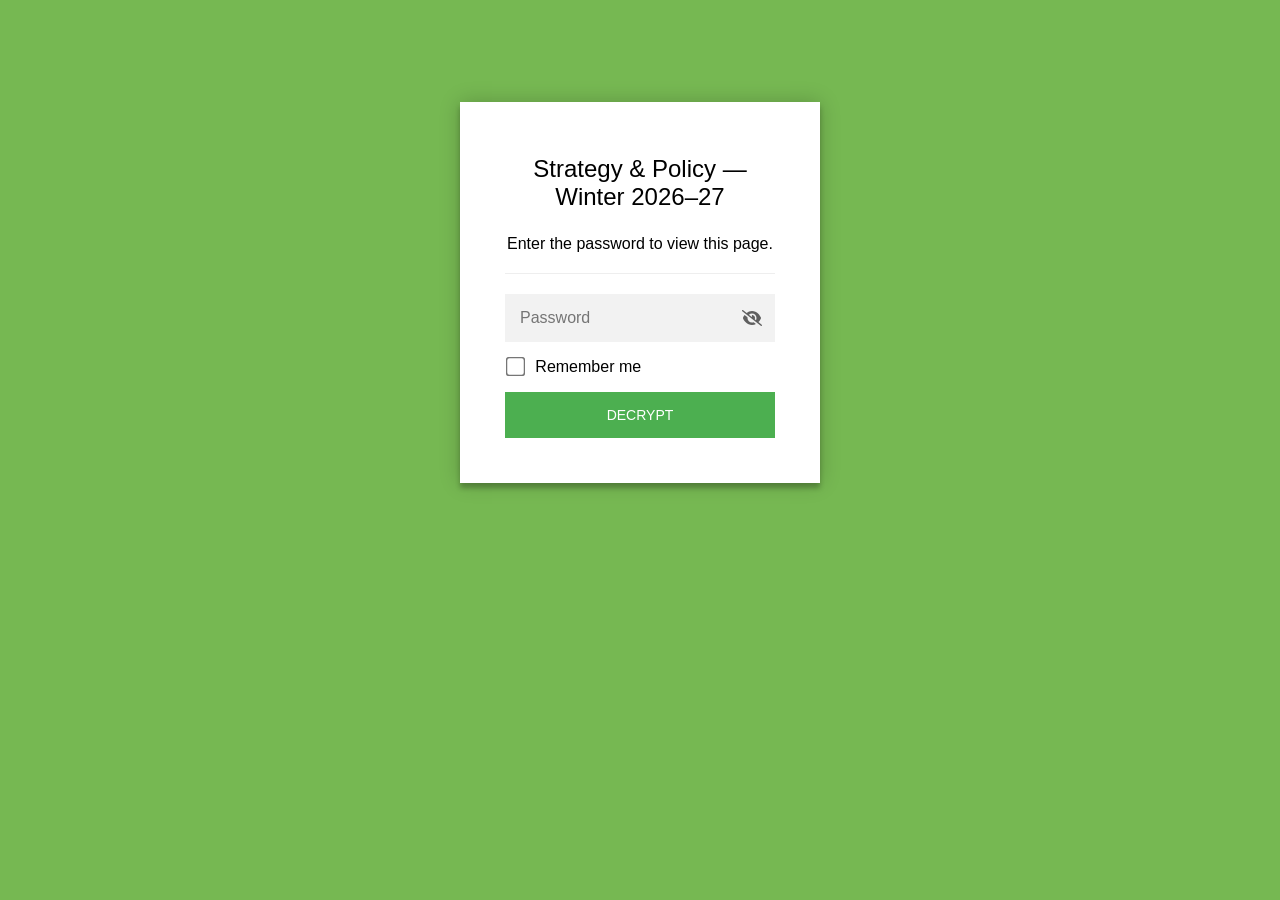
==== commit 99ad3824: "Publish only the password-protected pages; add tools/publish.sh Co-Authored-By: Claude Sonnet 5.5 <n" ====
--- a/index.html
+++ b/index.html
@@ -1,1748 +1,892 @@
 <!DOCTYPE html>
-<html lang="en">
-<head>
-<meta charset="UTF-8">
-<meta name="viewport" content="width=device-width, initial-scale=1.0">
-<meta name="color-scheme" content="light dark">
-<meta name="format-detection" content="telephone=no">
-<title>Strategy &amp; Policy — Winter 2026–27</title>
-<link rel="preconnect" href="https://fonts.googleapis.com">
-<link rel="preconnect" href="https://fonts.gstatic.com" crossorigin>
-<link href="https://fonts.googleapis.com/css2?family=Source+Serif+4:ital,opsz,wght@0,8..60,400;0,8..60,600;1,8..60,400;1,8..60,500&family=Inter:wght@400;500;600;700&display=swap" rel="stylesheet">
-<style>
-  :root {
-    --navy: #0b2545;
-    --navy-deep: #071a33;
-    --navy-text: var(--navy);
-    --gold: #c9a227;
-    --gold-light: #e4c766;
-    --bg: #f5f6f8;
-    --card-bg: #ffffff;
-    --text: #1c2530;
-    --muted: #6b7688;
-    --border: #e2e5ea;
-    --link: #1a56b8;
-    --supp: #8a6d00;
-    --serif: 'Source Serif 4', Georgia, 'Times New Roman', serif;
-    --sans: 'Inter', 'Segoe UI', -apple-system, BlinkMacSystemFont, 'Helvetica Neue', Arial, sans-serif;
-  }
-  @media (prefers-color-scheme: dark) {
-    :root:not([data-theme="light"]) { 
-    --bg: #10151f;
-    --card-bg: #1a2233;
-    --text: #e5e9f2;
-    --muted: #94a2ba;
-    --border: #2c3650;
-    --link: #7cb0ff;
-    --supp: #e8c368;
-    --navy-text: #8fb4e8;
- }
-    :root:not([data-theme="light"]) { 
-    #searchBox, .toolbar-btn, .seminar-notes-panel, .cal-item { background: var(--card-bg); }
-    .epigraph p { color: #9aa8c4; }
-    .moderator-update-box, .course-update-panel { background: #2a2010; border-color: #6b4a1a; }
-    .moderator-update-box h4, .course-update-panel summary, .mu-date { color: #f0b96a; }
-    .seminar-note-box { background: #241f0c; border-color: #5a4a1a; }
-    .card-block-label { color: var(--muted); }
-    .research-countdown { background: #3a1512; border-color: #7a3129; color: #f3a99c; }
-    .research-date-item.is-next .research-date-when,
-    .research-date-item.is-next .research-date-nlt { color: #f3a99c; }
-    .event-callout { background: #2a2410; border-color: #6b5a1a; }
-    .event-callout h4 { color: #e8c368; }
-    .hero-session-row.is-live .hero-state { color: #f3a99c; }
-    .hero-live-dot { background: #f3a99c; }
-    .next-up-bar { background: #0a1830; }
-    .team-japan-card { background: #241014; border-left-color: #e0475f; }
-    .team-japan-sunburst { color: #e0475f; }
-    .team-japan-chip { background: #3a161c; color: #f5b4bd; border-color: #6b2530; }
- }
-  }
-  :root[data-theme="dark"] { 
-    --bg: #10151f;
-    --card-bg: #1a2233;
-    --text: #e5e9f2;
-    --muted: #94a2ba;
-    --border: #2c3650;
-    --link: #7cb0ff;
-    --supp: #e8c368;
-    --navy-text: #8fb4e8;
- }
-  :root[data-theme="dark"] { 
-    #searchBox, .toolbar-btn, .seminar-notes-panel, .cal-item { background: var(--card-bg); }
-    .epigraph p { color: #9aa8c4; }
-    .moderator-update-box, .course-update-panel { background: #2a2010; border-color: #6b4a1a; }
-    .moderator-update-box h4, .course-update-panel summary, .mu-date { color: #f0b96a; }
-    .seminar-note-box { background: #241f0c; border-color: #5a4a1a; }
-    .card-block-label { color: var(--muted); }
-    .research-countdown { background: #3a1512; border-color: #7a3129; color: #f3a99c; }
-    .research-date-item.is-next .research-date-when,
-    .research-date-item.is-next .research-date-nlt { color: #f3a99c; }
-    .event-callout { background: #2a2410; border-color: #6b5a1a; }
-    .event-callout h4 { color: #e8c368; }
-    .hero-session-row.is-live .hero-state { color: #f3a99c; }
-    .hero-live-dot { background: #f3a99c; }
-    .next-up-bar { background: #0a1830; }
-    .team-japan-card { background: #241014; border-left-color: #e0475f; }
-    .team-japan-sunburst { color: #e0475f; }
-    .team-japan-chip { background: #3a161c; color: #f5b4bd; border-color: #6b2530; }
- }
-
-  * { box-sizing: border-box; }
-  html { overflow-x: hidden; }
-  body {
-    margin: 0;
-    font-family: var(--sans);
-    background: var(--bg);
-    color: var(--text);
-    line-height: 1.55;
-    overflow-wrap: break-word;
-    word-break: break-word;
-    transition: background 0.2s, color 0.2s;
-  }
-  .sidebar-header {
-    background: linear-gradient(135deg, var(--navy) 0%, var(--navy-deep) 100%);
-    color: #fff;
-    border-radius: 14px;
-    padding: 18px;
-    margin-bottom: 20px;
-    position: relative;
-    overflow: hidden;
-  }
-  .sidebar-header::after {
-    content: "";
-    position: absolute;
-    bottom: 0; left: 0; right: 0;
-    height: 3px;
-    background: linear-gradient(90deg, var(--gold), var(--gold-light), var(--gold));
-  }
-  .sidebar-title {
-    margin: 0 0 14px;
-    font-family: var(--serif);
-    font-weight: 600;
-    font-size: 1.22rem;
-    line-height: 1.3;
-    letter-spacing: 0.2px;
-    padding-right: 24px;
-  }
-  .sidebar-controls {
-    display: flex;
-    align-items: center;
-    gap: 8px;
-  }
-  .sidebar-controls .today-btn {
-    flex: 1;
-    justify-content: center;
-    padding: 9px 14px;
-    font-size: 0.82rem;
-    white-space: nowrap;
-  }
-  .sidebar-controls .theme-toggle-btn {
-    width: 38px;
-    height: 38px;
-    flex-shrink: 0;
-  }
-  .drawer-close-btn {
-    display: none;
-    position: absolute;
-    top: 14px;
-    right: 14px;
-    width: 28px;
-    height: 28px;
-    align-items: center;
-    justify-content: center;
-    border-radius: 999px;
-    border: 1.5px solid rgba(255,255,255,0.35);
-    background: rgba(255,255,255,0.08);
-    color: #fff;
-    cursor: pointer;
-    flex-shrink: 0;
-  }
-  .drawer-close-btn svg { width: 14px; height: 14px; }
-  .drawer-close-btn:hover { background: rgba(255,255,255,0.18); }
-  .flag-icon { flex-shrink: 0; border-radius: 2px; display: inline-block; }
-  .flag-icon-inline { vertical-align: -2px; }
-  .today-btn {
-    display: inline-flex;
-    align-items: center;
-    gap: 8px;
-    min-height: 44px;
-    font-family: var(--sans);
-    font-size: 0.88rem;
-    font-weight: 700;
-    color: var(--navy-deep);
-    background: var(--gold);
-    border: 1.5px solid var(--gold);
-    padding: 10px 22px;
-    border-radius: 999px;
-    cursor: pointer;
-    transition: background 0.15s, transform 0.15s;
-  }
-  .today-btn:hover { background: var(--gold-light); border-color: var(--gold-light); }
-  .today-btn:active { transform: scale(0.97); }
-  .theme-toggle-btn {
-    display: inline-flex;
-    align-items: center;
-    justify-content: center;
-    width: 44px;
-    height: 44px;
-    border-radius: 999px;
-    border: 1.5px solid rgba(255,255,255,0.35);
-    background: rgba(255,255,255,0.08);
-    color: #fff;
-    cursor: pointer;
-    transition: background 0.15s, border-color 0.15s;
-    flex-shrink: 0;
-  }
-  .theme-toggle-btn:hover { background: rgba(255,255,255,0.18); border-color: var(--gold-light); }
-  .theme-toggle-btn svg { width: 20px; height: 20px; }
-  .icon-moon { display: none; }
-  :root[data-theme="dark"] .icon-sun { display: none; }
-  :root[data-theme="dark"] .icon-moon { display: block; }
-  .page-layout {
-    max-width: 1400px;
-    margin: 0 auto;
-    padding: 28px 20px 100px;
-  }
-  .sidebar { min-width: 0; }
-  .main-col { min-width: 0; }
-
-  @media (min-width: 1100px) {
-    .page-layout {
-      display: grid;
-      grid-template-columns: 260px minmax(0, 1fr);
-      gap: 40px;
-      align-items: start;
-      padding: 36px 40px 100px;
-    }
-    .sidebar {
-      position: sticky;
-      top: 24px;
-      max-height: calc(100vh - 48px);
-      overflow-y: auto;
-      padding-bottom: 8px;
-    }
-    .sidebar .toolbar {
-      position: static;
-      flex-direction: column;
-      align-items: stretch;
-      border-bottom: none;
-      padding: 0 0 18px;
-      margin-bottom: 2px;
-    }
-    .sidebar .toolbar-btn { width: 100%; }
-    .card-body {
-      display: grid;
-      grid-template-columns: 1fr 1fr;
-      gap: 2px 40px;
-    }
-    .card-body > .card-block-label,
-    .card-body > .epigraph,
-    .card-body > .moderator-update-box,
-    .card-body > .seminar-note-box {
-      grid-column: 1 / -1;
-    }
-  }
-
-  @media (min-width: 1500px) {
-    .page-layout { max-width: 1600px; }
-  }
-
-  .toolbar {
-    position: sticky;
-    top: 0;
-    z-index: 10;
-    background: var(--bg);
-    padding: 16px 0;
-    display: flex;
-    gap: 10px;
-    align-items: center;
-    border-bottom: 1px solid var(--border);
-    margin-bottom: 10px;
-  }
-  .search-box-wrap {
-    position: relative;
-    flex: 1;
-    display: flex;
-  }
-  #searchBox {
-    flex: 1;
-    width: 100%;
-    min-height: 44px;
-    padding: 11px 40px 11px 16px;
-    border-radius: 999px;
-    border: 1.5px solid var(--border);
-    font-size: 0.95rem;
-    outline: none;
-    transition: border-color 0.15s, box-shadow 0.15s;
-    background: var(--card-bg);
-    color: var(--text);
-    font-family: var(--sans);
-  }
-  #searchBox:focus {
-    border-color: var(--navy-text);
-    box-shadow: 0 0 0 3px rgba(11,37,69,0.1);
-  }
-  .search-clear-btn {
-    display: none;
-    position: absolute;
-    right: 6px;
-    top: 50%;
-    transform: translateY(-50%);
-    width: 26px;
-    height: 26px;
-    align-items: center;
-    justify-content: center;
-    border: none;
-    border-radius: 50%;
-    background: transparent;
-    color: var(--muted);
-    font-size: 1.2rem;
-    line-height: 1;
-    cursor: pointer;
-    padding: 0;
-  }
-  .search-clear-btn:hover {
-    background: var(--border);
-    color: var(--text);
-  }
-  .toolbar-btn {
-    min-height: 44px;
-    padding: 10px 16px;
-    border-radius: 999px;
-    border: 1.5px solid var(--border);
-    background: var(--card-bg);
-    color: var(--navy-text);
-    font-size: 0.85rem;
-    font-weight: 600;
-    cursor: pointer;
-    white-space: nowrap;
-    transition: background 0.15s, border-color 0.15s, color 0.15s;
-  }
-  .toolbar-btn:hover {
-    background: var(--navy);
-    color: #fff;
-    border-color: var(--navy);
-  }
-  .alert {
-    background: #fdf1e7;
-    border: 1px solid #f0c48a;
-    color: #8a4b00;
-    padding: 12px 18px;
-    border-radius: 10px;
-    margin: 14px 0 20px;
-    font-size: 0.92rem;
-  }
-  .session-card {
-    background: var(--card-bg);
-    border: 1px solid var(--border);
-    border-radius: 12px;
-    margin-bottom: 0;
-    overflow: hidden;
-    box-shadow: 0 1px 2px rgba(16,24,40,0.04);
-    transition: box-shadow 0.15s;
-  }
-  .session-card:hover { box-shadow: 0 4px 14px rgba(16,24,40,0.08); }
-  .session-card[open] { box-shadow: 0 4px 18px rgba(16,24,40,0.1); }
-  .session-card summary {
-    list-style: none;
-    cursor: pointer;
-    padding: 14px 18px;
-    min-height: 44px;
-    display: flex;
-    align-items: center;
-    gap: 12px;
-    user-select: none;
-  }
-  .session-card summary::-webkit-details-marker { display: none; }
-  .session-card summary::before {
-    content: "›";
-    font-size: 1.3rem;
-    color: var(--gold);
-    font-weight: 700;
-    transform: rotate(0deg);
-    transition: transform 0.18s;
-    width: 14px;
-    flex-shrink: 0;
-  }
-  .session-card[open] summary::before { transform: rotate(90deg); }
-  .session-card summary .code {
-    font-weight: 700;
-    color: var(--navy-text);
-    font-size: 0.9rem;
-    flex-shrink: 0;
-    min-width: 60px;
-    font-family: var(--serif);
-  }
-  .session-card summary .title-wrap {
-    flex: 1;
-    display: flex;
-    flex-direction: column;
-    gap: 2px;
-    min-width: 0;
-  }
-  .session-card summary .title {
-    font-size: 0.95rem;
-    color: var(--text);
-  }
-  .card-meta-line {
-    font-size: 0.72rem;
-    color: var(--muted);
-    font-weight: 500;
-  }
-  .card-block-label {
-    font-size: 0.68rem;
-    font-weight: 700;
-    text-transform: uppercase;
-    letter-spacing: 0.5px;
-    color: var(--muted);
-    margin-bottom: 12px;
-  }
-  .carryover-note { color: var(--muted); font-style: italic; margin: 0; }
-  .badges { display: flex; gap: 6px; flex-shrink: 0; flex-wrap: wrap; justify-content: flex-end; }
-  .badge {
-    font-size: 0.7rem;
-    font-weight: 600;
-    color: #fff;
-    background: var(--navy);
-    padding: 3px 9px;
-    border-radius: 999px;
-    white-space: nowrap;
-  }
-  .badge-type { background: #5c6f8a; }
-  .badge-homework { background: #6a3fa0; }
-  .missing-badge { background: #c0392b; }
-  .card-body {
-    padding: 6px 22px 20px 22px;
-    border-top: 1px solid var(--border);
-    padding-top: 16px;
-  }
-
-  /* --- epigraph, subtle --- */
-  .epigraph {
-    margin: 0 0 18px;
-    padding: 4px 0 4px 14px;
-    border-left: 2px solid var(--gold);
-    background: transparent;
-  }
-  .epigraph p {
-    margin: 0;
-    font-family: var(--serif);
-    font-style: italic;
-    font-size: 0.87rem;
-    color: #566078;
-    line-height: 1.5;
-  }
-  .epigraph footer {
-    margin-top: 4px;
-    font-size: 0.74rem;
-    color: var(--muted);
-    font-style: normal;
-    letter-spacing: 0.1px;
-  }
-
-  /* --- subsections --- */
-  .subsection { margin-bottom: 18px; }
-  .subsection:last-child { margin-bottom: 0; }
-  .subsection h4 {
-    display: flex;
-    align-items: center;
-    gap: 7px;
-    margin: 0 0 8px;
-    font-size: 0.72rem;
-    font-weight: 700;
-    text-transform: uppercase;
-    letter-spacing: 0.8px;
-    color: var(--navy-text);
-  }
-  .sec-icon {
-    display: inline-flex;
-    width: 15px; height: 15px;
-    color: var(--gold);
-    flex-shrink: 0;
-  }
-  .sec-icon svg { width: 100%; height: 100%; }
-  .subsection p {
-    margin: 0 0 8px;
-    font-size: 0.9rem;
-    color: var(--text);
-    line-height: 1.6;
-  }
-  .subsection p:last-child { margin-bottom: 0; }
-
-  ul.plain-list {
-    margin: 0 0 8px;
-    padding-left: 20px;
-    font-size: 0.9rem;
-    line-height: 1.55;
-  }
-  ol.plain-list { margin: 0 0 8px; padding-left: 24px; font-size: 0.9rem; line-height: 1.55; }
-  ol.plain-list li { margin-bottom: 5px; }
-  ol.q-list li::marker { color: #9aa5b8; font-weight: 600; }
-  ul.plain-list:last-child { margin-bottom: 0; }
-  ul.plain-list li { margin-bottom: 5px; }
-  ul.plain-list li::marker { color: var(--gold); }
-  ul.obj-list li::marker { color: var(--gold); }
-  ul.sub-list { margin: 6px 0 10px; }
-  ul.q-list li::marker { color: #9aa5b8; }
-
-  .q-group-label {
-    font-size: 0.78rem;
-    font-weight: 700;
-    color: #45516a;
-    margin: 10px 0 4px;
-    padding-top: 6px;
-    border-top: 1px dashed var(--border);
-  }
-  .q-group-label:first-child { border-top: none; padding-top: 0; margin-top: 0; }
-
-  /* --- reading citations + read-state checkboxes --- */
-  ul.cite-list { list-style: none; margin: 0; padding: 0; }
-  li.cite {
-    font-size: 0.9rem;
-    line-height: 1.55;
-    border-bottom: 1px dashed var(--border);
-  }
-  li.cite.cite-deleted .cite-text a, li.cite.cite-deleted .cite-text .plain { text-decoration: line-through; opacity: 0.65; }
-  li.cite:last-child { border-bottom: none; }
-  li.cite.cite-req {
-    display: flex;
-    align-items: center;
-    gap: 2px;
-    padding: 3px 0;
-  }
-  li.cite.supp {
-    position: relative;
-    padding: 7px 0 7px 20px;
-  }
-  li.cite.supp::before {
-    content: "•";
-    position: absolute;
-    left: 2px;
-    color: #c9b45e;
-    font-weight: 700;
-  }
-  .read-toggle {
-    width: 40px;
-    height: 40px;
-    display: inline-flex;
-    align-items: center;
-    justify-content: center;
-    flex-shrink: 0;
-    cursor: pointer;
-  }
-  .read-checkbox {
-    width: 18px;
-    height: 18px;
-    accent-color: var(--gold);
-    cursor: pointer;
-  }
-  .cite-text { flex: 1; min-width: 0; }
-  li.cite.is-read .cite-text { color: var(--muted); }
-  li.cite.is-read .cite-text a { color: var(--muted); text-decoration-color: var(--muted); }
-  li.cite.is-read .cite-text,
-  li.cite.is-read .cite-text .plain,
-  li.cite.is-read .cite-text a { text-decoration: line-through; }
-  li.cite a {
-    color: var(--link);
-    text-decoration: none;
-    border-bottom: 1px solid rgba(26,86,184,0.3);
-  }
-  li.cite a:hover { border-bottom-color: var(--link); background: rgba(26,86,184,0.06); }
-  li.cite .plain { color: var(--text); }
-  .muted-note { color: var(--muted); font-style: italic; font-size: 0.88rem; margin: 0; }
-  .supp-label {
-    font-size: 0.72rem;
-    font-weight: 700;
-    text-transform: uppercase;
-    letter-spacing: 0.6px;
-    color: var(--supp);
-    margin-bottom: 8px;
-  }
-  .supp-label .opt { font-weight: 400; text-transform: none; color: var(--muted); font-style: italic; }
-  .missing-note { color: #c0392b; font-style: italic; font-size: 0.9rem; margin: 0; }
-
-  .no-results {
-    display: none;
-    text-align: center;
-    color: var(--muted);
-    padding: 40px 0;
-    font-style: italic;
-  }
-  .search-status {
-    display: none;
-    color: var(--muted);
-    font-size: 0.85rem;
-    margin: -4px 0 12px 2px;
-  }
-  mark.search-hl {
-    background: #ffe066;
-    color: #1a1a1a;
-    border-radius: 2px;
-    padding: 0 1px;
-  }
-  .back-to-top {
-    position: fixed;
-    bottom: 80px;
-    right: 24px;
-    background: var(--navy);
-    color: #fff;
-    border: none;
-    border-radius: 999px;
-    width: 44px;
-    height: 44px;
-    font-size: 1.1rem;
-    cursor: pointer;
-    box-shadow: 0 4px 14px rgba(11,37,69,0.35);
-    display: none;
-    align-items: center;
-    justify-content: center;
-    transition: opacity 0.15s;
-    z-index: 40;
-  }
-  .back-to-top.show { display: flex; }
-  .back-to-top:hover { background: var(--navy-deep); }
-
-  .next-up-bar {
-    display: none;
-    position: fixed;
-    left: 0;
-    right: 0;
-    bottom: 0;
-    z-index: 44;
-    background: var(--navy);
-    color: #fff;
-    padding: 10px 16px;
-    align-items: center;
-    justify-content: space-between;
-    gap: 12px;
-    font-family: var(--sans);
-    font-size: 0.84rem;
-    box-shadow: 0 -2px 12px rgba(16,24,40,0.18);
-  }
-  .next-up-bar.show { display: flex; }
-  .next-up-text { overflow: hidden; text-overflow: ellipsis; white-space: nowrap; }
-  .next-up-jump {
-    background: var(--gold);
-    color: var(--navy-deep);
-    border: none;
-    border-radius: 999px;
-    padding: 6px 14px;
-    font-weight: 700;
-    font-size: 0.8rem;
-    cursor: pointer;
-    white-space: nowrap;
-    flex-shrink: 0;
-  }
-
-  footer.page-footer {
-    text-align: center;
-    color: var(--muted);
-    font-size: 0.8rem;
-    padding: 30px 20px 50px;
-  }
-
-  @media print {
-    .toolbar, .back-to-top, .bottom-nav, .theme-toggle-btn, .sidebar, .drawer-backdrop, .hero-today, .next-up-bar { display: none !important; }
-    .page-layout { display: block !important; max-width: none; }
-    .session-card { break-inside: avoid; box-shadow: none; }
-    .card-body { display: block !important; }
-  }
-
-  /* --- key dates / off-sites / seminar notes --- */
-  .cal-intro { margin: 4px 0 18px; }
-  .cal-intro p {
-    margin: 0;
-    color: var(--muted);
-    font-size: 0.92rem;
-    font-style: italic;
-    font-family: var(--serif);
-  }
-
-  .seminar-notes-panel {
-    background: var(--card-bg);
-    border: 1px solid var(--border);
-    border-radius: 12px;
-    margin: 4px 0 20px;
-    overflow: hidden;
-  }
-  .seminar-notes-panel summary {
-    cursor: pointer;
-    padding: 13px 18px;
-    min-height: 44px;
-    display: flex;
-    align-items: center;
-    font-weight: 700;
-    font-size: 0.88rem;
-    color: var(--navy-text);
-    list-style: none;
-  }
-  .seminar-notes-panel summary::-webkit-details-marker { display: none; }
-  .seminar-notes-panel summary::before { content: "\25B8"; color: var(--gold); margin-right: 8px; }
-  .seminar-notes-panel[open] summary::before { content: "\25BE"; }
-  .sn-body { padding: 4px 20px 20px; border-top: 1px solid var(--border); }
-  .mod-grid {
-    display: grid;
-    grid-template-columns: repeat(auto-fit, minmax(200px, 1fr));
-    gap: 12px;
-    margin: 14px 0 16px;
-  }
-  .mod-card {
-    background: var(--bg);
-    border: 1px solid var(--border);
-    border-radius: 10px;
-    padding: 12px 14px;
-  }
-  .mod-name { font-weight: 700; font-size: 0.88rem; color: var(--navy-text); font-family: var(--serif); }
-  .mod-role { font-size: 0.74rem; color: var(--muted); margin: 2px 0 6px; }
-  .mod-contact { font-size: 0.78rem; color: var(--text); line-height: 1.5; }
-  .mod-contact a { color: var(--link); text-decoration: none; }
-  .sn-notes-list { margin-top: 4px; }
-  .sn-notes-list li { font-size: 0.86rem; margin-bottom: 8px; }
-
-
-  /* --- research paper dates panel --- */
-  .research-panel {
-    margin: 2px 0 22px;
-    padding-bottom: 16px;
-    border-bottom: 1px solid var(--border);
-  }
-  .research-panel-title {
-    font-size: 0.72rem;
-    font-weight: 700;
-    text-transform: uppercase;
-    letter-spacing: 0.4px;
-    color: var(--muted);
-    margin-bottom: 10px;
-  }
-  .hero-today {
-    background: var(--card-bg);
-    border-bottom: 1px solid var(--border);
-    padding: 8px clamp(16px, 4vw, 32px);
-  }
-  .hero-today-inner { max-width: 1400px; margin: 0 auto; display: flex; align-items: center; gap: 12px; flex-wrap: wrap; }
-  .hero-today-label {
-    font-size: 0.72rem;
-    font-weight: 800;
-    text-transform: uppercase;
-    letter-spacing: 0.5px;
-    color: var(--gold);
-    flex-shrink: 0;
-  }
-  .hero-today-sessions { display: flex; flex-wrap: wrap; gap: 10px; flex: 1; min-width: 0; }
-  .hero-session-row {
-    display: flex;
-    align-items: center;
-    gap: 10px;
-    background: var(--bg);
-    border: 1px solid var(--border);
-    border-radius: 8px;
-    padding: 4px 12px;
-    font-family: var(--sans);
-    cursor: pointer;
-    text-align: left;
-    min-width: 0;
-    max-width: 100%;
-  }
-  .hero-session-code { font-weight: 700; color: var(--navy-text); flex-shrink: 0; }
-  .hero-session-title { color: var(--text); font-size: 0.88rem; overflow: hidden; text-overflow: ellipsis; white-space: nowrap; min-width: 0; }
-  .hero-state { font-size: 0.76rem; font-weight: 700; color: var(--muted); margin-left: auto; white-space: nowrap; }
-  .hero-session-row.is-live .hero-state { color: #a23225; }
-  .hero-live-dot {
-    display: inline-block;
-    width: 7px;
-    height: 7px;
-    border-radius: 50%;
-    background: #a23225;
-    margin-right: 4px;
-    animation: heroLivePulse 1.4s ease-in-out infinite;
-  }
-  @keyframes heroLivePulse { 0%, 100% { opacity: 1; } 50% { opacity: 0.35; } }
-  .hero-session-row.is-done { opacity: 0.6; }
-
-  .research-countdown {
-    background: #fdecea;
-    border: 1px solid #f3b4ac;
-    color: #a23225;
-    border-radius: 10px;
-    padding: 10px 12px;
-    margin-bottom: 14px;
-    line-height: 1.4;
-    font-size: 0.72rem;
-  }
-  .research-countdown .rc-label {
-    display: block;
-    font-weight: 800;
-    text-transform: uppercase;
-    letter-spacing: 0.4px;
-    opacity: 0.85;
-    margin-bottom: 2px;
-  }
-  .research-countdown .rc-time { font-weight: 700; }
-  .research-countdown .rc-desc { font-weight: 500; }
-  .research-date-list {
-    list-style: none;
-    margin: 0;
-    padding: 0;
-    display: flex;
-    flex-direction: column;
-    gap: 10px;
-  }
-  .research-date-item[hidden] { display: none; }
-  .research-date-item { font-size: 0.78rem; line-height: 1.4; }
-  .research-date-when {
-    font-weight: 700;
-    color: var(--navy-text);
-    font-family: var(--serif);
-  }
-  .research-date-nlt {
-    font-weight: 600;
-    color: var(--muted);
-    font-family: var(--sans);
-    font-size: 0.68rem;
-    text-transform: uppercase;
-    letter-spacing: 0.2px;
-  }
-  .research-date-desc { color: var(--text); }
-  .research-date-item.is-next .research-date-when { color: #a23225; }
-  .research-date-item.is-next .research-date-nlt { color: #a23225; }
-  .research-date-empty { font-size: 0.78rem; color: var(--muted); font-style: italic; margin: 0; }
-
-  /* --- homework / exercise / event tags --- */
-  .hw-ribbon {
-    display: inline-flex;
-    align-items: center;
-    font-size: 0.62rem;
-    font-weight: 800;
-    letter-spacing: 0.5px;
-    text-transform: uppercase;
-    color: #fff;
-    background: #6a3fa0;
-    padding: 3px 9px;
-    border-radius: 999px;
-    margin: 0 0 8px 6px;
-  }
-  .tag-pill {
-    display: inline-flex;
-    align-items: center;
-    font-size: 0.68rem;
-    font-weight: 700;
-    color: #fff;
-    padding: 2px 8px;
-    border-radius: 999px;
-    text-transform: uppercase;
-    letter-spacing: 0.3px;
-    margin-right: 6px;
-    flex-shrink: 0;
-    vertical-align: 2px;
-  }
-  .tag-homework { background: #6a3fa0; }
-  .tag-event { background: var(--gold); color: var(--navy-deep); }
-  .tag-exercise { background: #1f7a5c; }
-  .event-callout {
-    background: #fdf8ec;
-    border: 1.5px solid var(--gold-light);
-    border-radius: 10px;
-    padding: 14px 16px;
-  }
-  .event-callout h4 { color: #8a6d00; margin: 0 0 8px; }
-  .event-callout .sec-icon { color: var(--gold); }
-  .event-callout p { margin: 6px 0; }
-
-  /* --- agenda --- */
-  .cal-month-header {
-    font-family: var(--serif);
-    font-size: 1.15rem;
-    font-weight: 600;
-    color: var(--navy-text);
-    margin: 34px 0 14px;
-    padding-bottom: 8px;
-    border-bottom: 2px solid var(--gold);
-    scroll-margin-top: 76px;
-  }
-  .cal-month-header:first-of-type { margin-top: 6px; }
-  .cal-day {
-    display: flex;
-    gap: 16px;
-    padding: 14px 0;
-    border-bottom: 1px dashed var(--border);
-    scroll-margin-top: 76px;
-    border-radius: 6px;
-  }
-  .cal-day.flash { animation: flashbg 1.6s ease; }
-  @keyframes flashbg {
-    0% { background: rgba(201,162,39,0.28); }
-    100% { background: transparent; }
-  }
-  .cal-day-date {
-    flex-shrink: 0;
-    width: 84px;
-    display: flex;
-    flex-direction: column;
-    align-items: flex-start;
-    padding-top: 2px;
-  }
-  .cal-dow { font-size: 0.7rem; font-weight: 700; color: var(--muted); text-transform: uppercase; letter-spacing: 0.5px; }
-  .cal-dnum { font-size: 0.98rem; font-weight: 700; color: var(--navy-text); font-family: var(--serif); }
-  .cal-day-items { flex: 1; display: flex; flex-direction: column; gap: 8px; min-width: 0; }
-  .cal-item {
-    display: flex;
-    align-items: baseline;
-    flex-wrap: wrap;
-    gap: 8px;
-    font-family: var(--sans);
-    font-size: 0.86rem;
-    padding: 8px 12px;
-    border-radius: 8px;
-    border-left: 3px solid var(--border);
-    background: var(--card-bg);
-    text-align: left;
-    width: 100%;
-  }
-  button.cal-item {
-    cursor: pointer;
-    min-height: 44px;
-    border-top: 1px solid var(--border);
-    border-right: 1px solid var(--border);
-    border-bottom: 1px solid var(--border);
-    transition: box-shadow 0.15s, border-color 0.15s;
-    font: inherit;
-    color: inherit;
-  }
-  button.cal-item:hover { box-shadow: 0 2px 10px rgba(16,24,40,0.1); }
-  .cal-item-continuation { border-left-style: dashed; opacity: 0.92; }
-  .cal-item-time { font-size: 0.74rem; font-weight: 700; color: var(--muted); flex-shrink: 0; min-width: 46px; }
-  .cal-item-main { color: var(--text); line-height: 1.4; }
-  .cal-item-code { font-weight: 700; color: var(--navy-text); font-family: var(--serif); }
-  .cal-item-format { color: var(--muted); font-size: 0.82rem; }
-  .cal-guest, .cal-sn-flag, .cal-tag {
-    font-size: 0.68rem;
-    font-weight: 700;
-    padding: 2px 8px;
-    border-radius: 999px;
-    text-transform: uppercase;
-    letter-spacing: 0.3px;
-    flex-shrink: 0;
-  }
-  .cal-guest { background: #eef2fb; color: #2a4a9e; }
-  .cal-sn-flag { background: #fdf1e7; color: #8a4b00; }
-  .cal-tag { color: #fff; }
-
-  .cal-item-session { border-left-color: var(--navy-text); }
-  .cal-item-admin { border-left-color: #b7bfcc; color: var(--muted); }
-  .cal-item-admin .cal-item-main { color: var(--muted); font-style: italic; }
-  .cal-item-offsite { border-left-color: #0b7d6b; }
-  .cal-item-offsite .cal-tag { background: #0b7d6b; }
-  .cal-item-deadline { border-left-color: #c0392b; }
-  .cal-item-deadline .cal-tag { background: #c0392b; }
-  .cal-item-homework { border-left-color: #6a3fa0; }
-  .cal-item-homework .cal-tag { background: #6a3fa0; }
-  .cal-item-resource { border-left-color: #4a5568; }
-  .cal-item-resource .cal-tag { background: #4a5568; }
-  .cal-item-resource.cal-offsite-card summary::after { color: #4a5568; }
-  .past-exam-year:not(:first-child) { margin-top: 14px; }
-  .cal-item-social { border-left-color: var(--gold); }
-  .cal-item-social .cal-tag { background: var(--gold); color: var(--navy-deep); }
-  .cal-item-note { border-left-color: #7a8aa8; }
-  .cal-item-note .cal-item-main { font-style: italic; color: var(--muted); }
-  .cal-item-note .cal-tag { background: #7a8aa8; }
-  .cal-offsite-card { padding: 0; display: block; }
-  .cal-offsite-card summary {
-    display: flex;
-    align-items: baseline;
-    flex-wrap: wrap;
-    gap: 8px;
-    padding: 8px 12px;
-    list-style: none;
-    cursor: pointer;
-    user-select: none;
-  }
-  .cal-offsite-card summary::-webkit-details-marker { display: none; }
-  .cal-offsite-card summary::after {
-    content: "›";
-    font-size: 1.1rem;
-    color: #0b7d6b;
-    font-weight: 700;
-    margin-left: auto;
-    transform: rotate(90deg);
-    transition: transform 0.18s;
-  }
-  .cal-offsite-card[open] summary::after { transform: rotate(-90deg); }
-  .cal-offsite-card .offsite-body { padding: 0 12px 10px 12px; }
-  .cal-offsite-card .offsite-body ul.plain-list { margin: 0; }
-
-  /* --- session card embedded in agenda --- */
-  .cal-session-card { border-left: 3px solid var(--navy-text); }
-
-  .team-japan-card { position: relative; border-left: 3px solid #bc002d; background: #fdfaf5; }
-  .team-japan-sunburst-wrap {
-    position: absolute;
-    inset: 0;
-    overflow: hidden;
-    pointer-events: none;
-    z-index: 0;
-  }
-  .team-japan-sunburst { display: block; width: 100%; height: 100%; color: #bc002d; }
-  .team-japan-sunburst path { fill: currentColor; }
-  .team-japan-card > summary { position: relative; z-index: 1; }
-  .team-japan-card > .card-body { position: relative; z-index: 1; background: var(--card-bg); }
-  .team-japan-chip {
-    display: inline-flex;
-    align-items: center;
-    gap: 5px;
-    font-size: 0.7rem;
-    font-weight: 600;
-    color: #8a0021;
-    background: #fdf0f0;
-    border: 1px solid #f2c6c6;
-    padding: 2px 9px 2px 7px;
-    border-radius: 999px;
-    white-space: nowrap;
-  }
-
-  .seminar-note-box {
-    background: #fdf8ec;
-    border: 1px solid #ecd9a0;
-    border-radius: 10px;
-    padding: 12px 16px;
-  }
-  .seminar-note-box h4 { color: #8a6d00; }
-  .seminar-note-box .sec-icon { color: #c9a227; }
-  .sn-q-heading { font-size: 0.82rem; font-weight: 700; color: var(--text); margin: 8px 0 4px; }
-
-  .session-card.flash { animation: flashcard 1.6s ease; }
-  @keyframes flashcard {
-    0% { box-shadow: 0 0 0 3px rgba(201,162,39,0.55); }
-    100% { box-shadow: 0 1px 2px rgba(16,24,40,0.04); }
-  }
-
-  /* --- NEW moderator-update content (12 Aug 2026 guidance) --- */
-  .badge-new { background: #e8590c; }
-  .moderator-update-box {
-    background: #fff4e9;
-    border: 1.5px solid #f3a35c;
-    border-radius: 10px;
-    padding: 14px 16px;
-  }
-  .moderator-update-box h4 { color: #b3480a; }
-  .moderator-update-box .sec-icon { color: #e8590c; }
-  .mu-ribbon {
-    display: inline-flex;
-    align-items: center;
-    font-size: 0.62rem;
-    font-weight: 800;
-    letter-spacing: 0.5px;
-    text-transform: uppercase;
-    color: #fff;
-    background: #e8590c;
-    padding: 3px 9px;
-    border-radius: 999px;
-    margin-bottom: 8px;
-  }
-  .mu-date {
-    font-weight: 600;
-    color: #b3480a;
-    font-size: 0.7rem;
-    text-transform: none;
-    letter-spacing: 0;
-    margin-left: 4px;
-  }
-  .mu-subhead {
-    font-weight: 700;
-    font-size: 0.82rem;
-    color: var(--text);
-    margin: 12px 0 4px;
-    padding-top: 8px;
-    border-top: 1px dashed #f0c48a;
-  }
-  .mu-subhead:first-child { border-top: none; padding-top: 0; margin-top: 0; }
-  .moderator-update-box .plain-list li::marker { color: #e8590c; }
-  .moderator-update-box a { color: #b3480a; }
-
-  .course-update-panel {
-    background: #fff4e9;
-    border: 1.5px solid #f3a35c;
-    border-radius: 12px;
-    margin: 4px 0 20px;
-    overflow: hidden;
-  }
-  .course-update-panel summary {
-    cursor: pointer;
-    padding: 13px 18px;
-    min-height: 44px;
-    font-weight: 700;
-    font-size: 0.88rem;
-    color: #b3480a;
-    list-style: none;
-    display: flex;
-    align-items: center;
-    gap: 10px;
-    flex-wrap: wrap;
-  }
-  .course-update-panel summary::-webkit-details-marker { display: none; }
-  .course-update-panel summary::before { content: "\25B8"; color: #e8590c; }
-  .course-update-panel[open] summary::before { content: "\25BE"; }
-  .course-update-panel .sn-body { padding: 4px 20px 20px; border-top: 1px solid #f3a35c; }
-  .course-update-panel .mu-subhead { border-top-color: #f3a35c; }
-
-  .cal-updated-flag {
-    font-size: 0.65rem;
-    font-weight: 700;
-    text-transform: uppercase;
-    letter-spacing: 0.3px;
-    color: #b3480a;
-    background: #ffe4cc;
-    padding: 2px 8px;
-    border-radius: 999px;
-    flex-shrink: 0;
-  }
-  .cal-item-detail {
-    display: block;
-    font-size: 0.78rem;
-    color: var(--muted);
-    margin-top: 2px;
-  }
-
-  /* --- fixed bottom navigation (mobile only) --- */
-  .bottom-nav {
-    display: none;
-  }
-  .drawer-backdrop {
-    display: none;
-  }
-
-  /* ===================== RESPONSIVE / MOBILE ===================== */
-  /* sidebar becomes an off-canvas drawer below desktop width */
-  @media (max-width: 1099.98px) {
-    .sidebar {
-      position: fixed;
-      top: 0;
-      left: 0;
-      height: 100dvh;
-      width: min(86vw, 340px);
-      max-width: 340px;
-      background: var(--bg);
-      z-index: 60;
-      padding: 20px 16px 24px;
-      overflow-y: auto;
-      box-shadow: 2px 0 28px rgba(16,24,40,0.28);
-      transform: translateX(-100%);
-      transition: transform 0.25s ease;
-    }
-    .sidebar.open { transform: translateX(0); }
-    .drawer-close-btn { display: inline-flex; }
-    .drawer-backdrop {
-      display: block;
-      position: fixed;
-      inset: 0;
-      background: rgba(8,12,20,0.5);
-      z-index: 55;
-      opacity: 0;
-      pointer-events: none;
-      transition: opacity 0.2s ease;
-    }
-    .drawer-backdrop.open { opacity: 1; pointer-events: auto; }
-
-    /* bottom nav is the drawer trigger, so show it whenever the sidebar is off-canvas */
-    .bottom-nav {
-      display: flex;
-      position: fixed;
-      left: 0; right: 0; bottom: 0;
-      z-index: 45;
-      background: var(--card-bg);
-      border-top: 1px solid var(--border);
-      box-shadow: 0 -2px 12px rgba(16,24,40,0.12);
-      padding-bottom: env(safe-area-inset-bottom, 0);
-    }
-    .bottom-nav button {
-      flex: 1;
-      display: flex;
-      flex-direction: column;
-      align-items: center;
-      justify-content: center;
-      gap: 3px;
-      min-height: 58px;
-      background: none;
-      border: none;
-      color: var(--muted);
-      font-family: var(--sans);
-      font-size: 0.66rem;
-      font-weight: 700;
-      letter-spacing: 0.2px;
-      cursor: pointer;
-      padding: 6px 4px;
-    }
-    .bottom-nav button svg { width: 20px; height: 20px; }
-    .bottom-nav button:active { color: var(--navy-text); }
-    .bottom-nav button.active { color: var(--gold); }
-    .page-layout { padding-bottom: 110px; }
-    .next-up-bar { bottom: 58px; padding-bottom: calc(10px + env(safe-area-inset-bottom, 0)); }
-    .back-to-top { bottom: 116px; }
-  }
-
-  @media (max-width: 720px) {
-    .sidebar-title { font-size: 1.12rem; }
-
-    .page-layout { padding: 20px 14px 128px; }
-    .cal-intro p { font-size: 0.85rem; }
-
-    .seminar-notes-panel summary { padding: 12px 14px; font-size: 0.84rem; }
-    .course-update-panel summary { padding: 12px 14px; font-size: 0.84rem; }
-    .course-update-panel .sn-body { padding: 4px 14px 16px; }
-    .moderator-update-box { padding: 12px 14px; }
-    .sn-body { padding: 4px 14px 16px; }
-    .mod-grid { grid-template-columns: 1fr; gap: 10px; }
-
-    .toolbar { flex-wrap: wrap; padding: 12px 0; gap: 8px; }
-    .search-box-wrap { flex: 1 1 100%; }
-    #searchBox { padding: 10px 40px 10px 14px; font-size: 0.9rem; }
-    .toolbar-btn { flex: 1 1 auto; padding: 9px 12px; font-size: 0.8rem; }
-
-    .cal-month-header { font-size: 1rem; margin: 26px 0 10px; }
-    .cal-day { flex-direction: column; gap: 8px; padding: 12px 0; }
-    .cal-day-date {
-      flex-direction: row;
-      align-items: baseline;
-      gap: 6px;
-      width: auto;
-    }
-    .cal-day-items { gap: 6px; }
-
-    .session-card summary {
-      flex-wrap: wrap;
-      padding: 12px 14px;
-      gap: 6px 10px;
-    }
-    .session-card summary .code { min-width: 0; font-size: 0.84rem; }
-    .session-card summary .title-wrap { flex: 1 1 100%; order: 3; }
-    .session-card summary .title { font-size: 0.9rem; }
-    .badges { justify-content: flex-start; }
-    .card-body { padding: 14px 16px 18px; }
-    .card-block-label { font-size: 0.62rem; }
-
-    .cal-item {
-      padding: 8px 10px;
-      font-size: 0.82rem;
-      gap: 6px;
-    }
-    .cal-item-time { min-width: 0; }
-    .cal-item-code { font-size: 0.85rem; }
-
-    .subsection h4 { font-size: 0.68rem; }
-    .subsection p, ul.plain-list, li.cite { font-size: 0.86rem; }
-
-    .back-to-top { width: 44px; height: 44px; bottom: 116px; right: 16px; font-size: 1rem; }
-
-    footer.page-footer { font-size: 0.74rem; padding: 24px 16px 40px; }
-  }
-
-  @media (max-width: 420px) {
-    .sidebar-title { font-size: 1rem; }
-    .cal-item-main { font-size: 0.82rem; }
-    .bottom-nav button { font-size: 0.6rem; }
-  }
-
-  /* ===== Strategy & Policy additions ===== */
-  .card-body > .subsection.span-all { grid-column: 1 / -1; }
-  .cal-item-lecture { border-left-color: var(--navy-text); }
-  .cal-item-seminar { border-left-color: #0b7d6b; }
-  .cal-item-seminar .cal-tag { background: #0b7d6b; }
-  .cal-item-lecture .cal-tag { background: var(--navy); }
-  .cal-item-pmw { border-left-color: #6a3fa0; }
-  .cal-item-pmw .cal-tag { background: #6a3fa0; }
-  .cal-item-elective { border-left-color: var(--gold); }
-  .cal-item-elective .cal-tag { background: var(--gold); color: var(--navy-deep); }
-  .cal-item-holiday { border-left-color: #2f9e6b; background: transparent; }
-  .cal-item-holiday .cal-item-main { color: #1f7a4f; font-weight: 600; }
-  .cal-item-event { border-left-color: #c0392b; }
-  .cal-item-event .cal-tag { background: #c0392b; }
-  .cal-item-reflect { border-left-color: #7a8aa8; }
-  .cal-item-casehdr { border-left-color: var(--gold); background: var(--card-bg); }
-  button.cal-item-casehdr .cal-item-main { font-weight: 700; color: var(--navy-text); font-family: var(--serif); }
-  .cal-item-go { margin-left: auto; font-size: 0.74rem; color: var(--link); font-weight: 600; }
-  .case-pill {
-    display: inline-block; font-size: 0.66rem; font-weight: 700; letter-spacing: 0.4px;
-    text-transform: uppercase; color: var(--navy-deep); background: var(--gold-light);
-    padding: 2px 8px; border-radius: 999px; margin-top: 4px; white-space: nowrap;
-  }
-  .cal-day-date .case-pill { align-self: flex-start; }
-  .lec-list { list-style: none; margin: 0; padding: 0; }
-  .lec-list li { padding: 7px 0; border-bottom: 1px solid var(--border); font-size: 0.9rem; line-height: 1.4; }
-  .lec-list li:last-child { border-bottom: none; }
-  .lec-when { display: inline-block; min-width: 62px; font-size: 0.74rem; font-weight: 700; color: var(--muted); }
-  .lec-who { color: var(--muted); font-size: 0.84rem; }
-  .lec-jump { background: none; border: none; padding: 0; font: inherit; color: var(--link); cursor: pointer; text-align: left; }
-  .lec-jump:hover { text-decoration: underline; }
-  .cite-note { display: block; margin-top: 3px; font-size: 0.8rem; color: var(--muted); line-height: 1.45; }
-  .cite-src { font-size: 0.68rem; font-weight: 700; text-transform: uppercase; letter-spacing: 0.4px; color: var(--supp); margin-left: 6px; }
-  details.more { margin-top: 10px; }
-  details.more > summary { cursor: pointer; color: var(--link); font-size: 0.86rem; font-weight: 600; padding: 4px 0; }
-  details.more p { margin: 8px 0; }
-  .case-index { list-style: none; margin: 0; padding: 0; }
-  .case-index li { margin: 0; }
-  .case-index button {
-    display: flex; gap: 8px; align-items: baseline; width: 100%; text-align: left;
-    background: none; border: none; border-radius: 6px; padding: 5px 6px; cursor: pointer;
-    font: inherit; font-size: 0.8rem; color: var(--text); line-height: 1.3;
-  }
-  .case-index button:hover { background: rgba(201,162,39,0.14); }
-  .case-index .ci-num { font-weight: 700; font-family: var(--serif); color: var(--navy-text); min-width: 34px; }
-  .case-index .ci-dates { margin-left: auto; color: var(--muted); font-size: 0.72rem; white-space: nowrap; }
-  .sem-pick { display: flex; gap: 6px; align-items: center; font-size: 0.8rem; color: var(--muted); margin: 0 0 12px; }
-  .sem-pick select { flex: 1; padding: 6px 8px; border-radius: 6px; border: 1px solid var(--border); background: var(--card-bg); color: var(--text); font: inherit; }
-  body[data-sem="even"] .sem-odd, body[data-sem="odd"] .sem-even { display: none !important; }
-  .ref-section { margin-top: 36px; }
-  .ref-section > h2 { font-family: var(--serif); color: var(--navy-text); font-size: 1.25rem; margin: 0 0 10px; }
-  .ref-panel { background: var(--card-bg); border: 1px solid var(--border); border-radius: 10px; margin-bottom: 10px; }
-  .ref-panel > summary { cursor: pointer; padding: 12px 16px; font-weight: 600; color: var(--navy-text); }
-  .ref-panel .ref-body { padding: 0 18px 14px; font-size: 0.92rem; line-height: 1.55; }
-  .ref-panel .ref-body p { margin: 8px 0; }
-  .ref-panel .ref-body h5 { margin: 12px 0 4px; font-size: 0.9rem; color: var(--navy-text); }
-  .ref-links a { color: var(--link); }
-  .page-footer a { color: var(--link); }
-
-  /* case banner = the case card, placed between day rows */
-  #calAgenda > .session-card { margin: 22px 0 6px; border-left: 4px solid var(--gold); }
-  #calAgenda > .session-card > summary { background: linear-gradient(90deg, rgba(201,162,39,0.14), transparent 60%); }
-  #calAgenda > .session-card .card-meta-line { font-size: 0.78rem; }
-  .between-cases { margin: 22px 0 4px; font-size: 0.7rem; font-weight: 700; letter-spacing: 0.6px; text-transform: uppercase; color: var(--muted); border-top: 1px dashed var(--border); padding-top: 8px; }
-
-</style>
-</head>
-<body>
-
-<noscript>
-  <div style="background:#fdf1e7;color:#8a4b00;padding:14px 20px;text-align:center;font-family:sans-serif;font-size:0.9rem;border-bottom:2px solid #f0c48a;">
-    JavaScript is blocked in this viewer, so interactive features (dark mode, Jump to Today, search, reading checkboxes) won't work. If you're viewing this inside a messaging app's built-in preview, open this file in Safari/Chrome instead.
-  </div>
-</noscript>
-
-<div class="drawer-backdrop" id="drawerBackdrop" data-action="close-drawer"></div>
-
-<div class="hero-today" id="heroToday" hidden>
-  <div class="hero-today-inner">
-    <span class="hero-today-label" id="heroTodayLabel">Today</span>
-    <div class="hero-today-sessions" id="heroTodaySessions"></div>
-  </div>
-</div>
-
-<div class="page-layout">
-  <aside class="sidebar">
-    <div class="sidebar-header">
-      <button type="button" class="drawer-close-btn" data-action="close-drawer" aria-label="Close menu">
-        <svg viewBox="0 0 24 24" fill="none" stroke="currentColor" stroke-width="2" stroke-linecap="round" stroke-linejoin="round"><path d="M6 6l12 12M18 6L6 18"/></svg>
-      </button>
-      <h1 class="sidebar-title">Strategy &amp; Policy &mdash; Calendar &amp; Case Studies</h1>
-      <div class="sidebar-controls">
-        <button type="button" class="today-btn" data-action="jump-today">
-          <svg viewBox="0 0 24 24" fill="none" stroke="currentColor" stroke-width="2" stroke-linecap="round" stroke-linejoin="round" width="16" height="16"><rect x="3" y="4" width="18" height="18" rx="2"/><path d="M16 2v4M8 2v4M3 10h18"/><circle cx="12" cy="15" r="2" fill="currentColor" stroke="none"/></svg>
-          Jump to Today
-        </button>
-        <button type="button" class="theme-toggle-btn" data-action="theme-toggle" aria-label="Toggle dark mode" title="Toggle dark mode">
-          <svg class="icon-sun" viewBox="0 0 24 24" fill="none" stroke="currentColor" stroke-width="2" stroke-linecap="round" stroke-linejoin="round"><circle cx="12" cy="12" r="4"/><path d="M12 2v2M12 20v2M4.9 4.9l1.4 1.4M17.7 17.7l1.4 1.4M2 12h2M20 12h2M4.9 19.1l1.4-1.4M17.7 6.3l1.4-1.4"/></svg>
-          <svg class="icon-moon" viewBox="0 0 24 24" fill="none" stroke="currentColor" stroke-width="2" stroke-linecap="round" stroke-linejoin="round"><path d="M21 12.8A9 9 0 1 1 11.2 3 7 7 0 0 0 21 12.8Z"/></svg>
-        </button>
-      </div>
-    </div>
-    <div class="toolbar">
-      <div class="search-box-wrap">
-        <input id="searchBox" type="text" placeholder="Search cases, readings, lecturers…" autocomplete="off">
-        <button type="button" class="search-clear-btn" id="searchClearBtn" aria-label="Clear search" title="Clear search">&times;</button>
-      </div>
-      <button type="button" class="toolbar-btn" data-action="expand-all">Expand all</button>
-      <button type="button" class="toolbar-btn" data-action="collapse-all">Collapse all</button>
-    </div>
-    <div class="search-status" id="searchStatus" aria-live="polite"></div>
-
-    <label class="sem-pick">My seminar
-      <select id="semPick" aria-label="Which seminars to show">
-        <option value="both">Show both</option>
-        <option value="even">Even</option>
-        <option value="odd">Odd</option>
-      </select>
-    </label>
-
-    <div class="research-panel" id="essayPanel">
-      <div class="research-panel-title">Comprehensive Essay</div>
-      <div class="research-countdown" id="essayCountdown" hidden></div>
-    </div>
-
-    <div class="research-panel">
-      <div class="research-panel-title">Case Studies</div>
-      <ul class="case-index"><li><button type="button" data-jump-session="0"><span class="ci-num">Intro</span><span>Introduction</span><span class="ci-dates">Nov 9</span></button></li><li><button type="button" data-jump-session="I"><span class="ci-num">I</span><span>Theories of War</span><span class="ci-dates">Nov 13–19</span></button></li><li><button type="button" data-jump-session="II"><span class="ci-num">II</span><span>Peloponnesian War</span><span class="ci-dates">Nov 20 – Dec 2</span></button></li><li><button type="button" data-jump-session="III"><span class="ci-num">III</span><span>FrRev &amp; Napoleon</span><span class="ci-dates">Dec 8–11</span></button></li><li><button type="button" data-jump-session="IV"><span class="ci-num">IV</span><span>Rise of Germany &amp; WWI</span><span class="ci-dates">Dec 15–18</span></button></li><li><button type="button" data-jump-session="V"><span class="ci-num">V</span><span>Interwar</span><span class="ci-dates">Jan 5–8</span></button></li><li><button type="button" data-jump-session="VI"><span class="ci-num">VI</span><span>WWII</span><span class="ci-dates">Jan 12–15</span></button></li><li><button type="button" data-jump-session="VII"><span class="ci-num">VII</span><span>Early Cold War</span><span class="ci-dates">Jan 19–27</span></button></li><li><button type="button" data-jump-session="VIII"><span class="ci-num">VIII</span><span>Middle Cold War</span><span class="ci-dates">Jan 28 – Feb 3</span></button></li><li><button type="button" data-jump-session="IX"><span class="ci-num">IX</span><span>Late Cold War</span><span class="ci-dates">Feb 4–9</span></button></li><li><button type="button" data-jump-session="X"><span class="ci-num">X</span><span>GWOT</span><span class="ci-dates">Feb 10–16</span></button></li><li><button type="button" data-jump-session="XI"><span class="ci-num">XI</span><span>Global Challenges</span><span class="ci-dates">Feb 18–23</span></button></li></ul>
-      <p style="margin:10px 0 0;font-size:0.78rem"><button type="button" class="lec-jump" data-jump-ref="reference">Course themes, grading &amp; sources &rsaquo;</button></p>
-    </div>
-  </aside>
-
-  <div class="main-col">
-    <section class="ref-section" id="reference"><h2>Course Reference</h2><details class="ref-panel"><summary>Learning outcomes</summary><div class="ref-body"><h5>Program Learning Outcomes (CNW / NCC, JPME II)</h5><ul class="plain-list"><li><b>PLO 1.</b> Demonstrate joint-warfighting leadership when integrating the instruments of national power across the continuum of competition.</li><li><b>PLO 2.</b> Create national security strategies designed for contemporary and future security environments.</li><li><b>PLO 3.</b> Apply the organizational and ethical concepts integral to the profession of arms at the strategic level of war.</li><li><b>PLO 4.</b> Apply theory, history, concepts of sea power, and doctrine through critical thought in professional communication.</li></ul><h5>Course Learning Outcomes</h5><ul class="plain-list"><li><b>CLO 1.</b> Evaluate, through Clausewitzian critical analysis, political and strategic arguments, and alternative courses of action.</li><li><b>CLO 2.</b> Evaluate strategic principles, relevant theorists, and historical case studies to address complex problems of strategy and policy.</li><li><b>CLO 3.</b> Analyze how various types of states generate and employ national power in maritime and other domains.</li><li><b>CLO 4.</b> Evaluate choices of political and military leaders related to the origins, conduct, and termination of war.</li></ul></div></details><details class="ref-panel"><summary>Grading &amp; essays</summary><div class="ref-body"><p>Each case combines lectures, readings, tutorials, student essays, and seminars. Seminars run Even/Odd and are led by a practitioner and a civilian academic.</p><h5>Final grade</h5><ul class="plain-list"><li>Seminar Essay 1 &mdash; 25%</li><li>Seminar Essay 2 &mdash; 25%</li><li>Comprehensive Essay &mdash; 25% (distributed Thu 25 Feb 2027 0830, returned Fri 26 Feb 0830)</li><li>Seminar Preparation and Contribution &mdash; 25%</li></ul><p>A final grade of B&minus; or above is required for the master&rsquo;s degree; C&minus; or above for JPME I credit.</p><h5>Seminar essays</h5><ul class="plain-list"><li>Two essays, 2,600&ndash;3,200 words each (citations excluded), on questions listed in the syllabus; moderators assign the two questions at the start of the term.</li><li>Times New Roman 12 pt, double-spaced; footnotes or endnotes (Chicago Manual of Style); bibliography optional.</li><li>Use only syllabus readings and lectures unless the moderator gives written permission.</li><li>Essays are analytic &ldquo;thought pieces&rdquo; that argue a thesis &mdash; not research papers or narrative recitations.</li></ul><p><i>Summary only &mdash; the syllabus governs (including grading standards, honor code, and the S&amp;P policy on general AI / LLM use).</i></p></div></details><details class="ref-panel"><summary>The 11 course themes (guiding questions)</summary><div class="ref-body"><details class="ref-panel"><summary>1. The Interrelationship of Policy, Strategy, and Operations</summary><div class="ref-body"><p>What were the most important political interests and objectives of the antagonists? How did these interests and objectives originate? What value did each participant in each case study place on its political objectives? Were these interests and objectives clearly articulated and understood? Were short-term, medium-term, and long-term objectives compatible or in conflict? Were the problems that gave rise to war susceptible to military resolution? If leaders decided to employ armed force in pursuit of political objectives, how did they plan to use other instruments of power in support of their strategy? Were these plans appropriate? Were costs and risks anticipated and commensurate with benefits and rewards?</p><p>What strategic guidance did political leaders provide the military, and what restraints did they impose? How did guidance and restraints impede or promote operational success? What strategies did the belligerents adopt? Did their strategies strike an appropriate balance between defense and offense? To what extent did strategies support their respective policies? At any point, did strategy drive policy? What assumptions did statesmen and military leaders make about the contribution of military objectives to attaining overarching political objectives? Was the outcome more the product of sound strategy and superior leadership on the part of the victors or of self-defeating courses of action by the losing side?</p></div></details><details class="ref-panel"><summary>2. The Decision for War</summary><div class="ref-body"><p>What were the short-term and long-term causes of the war? What were the impediments to deterrence or compromise? Were better deterrent or appeasement strategies available? Why did deterrence fail?</p><p>Was the decision to go to war rational? Was the choice for war based on accurate assessment of one’s own capabilities, military potential, and vulnerabilities as well as those of the enemy? What role, if any, did military leaders play in the decision for war? Did they offer political leadership an analysis of the available strategic options? How did political objectives shape the decision for war? If war was preemptive or preventive, how accurate was the information about enemy action or potential? Was the outbreak of the war optimally timed from the standpoint of the belligerent that initiated it? To what extent did predictions about the behavior of coalition partners and neutral states factor into the decision for war? If the war began with a surprise attack, what impact did that attack have? If the decision for war involved an intervention in an ongoing conflict, was that intervention decisive?</p><p>How did race, ethnicity, religion, and ideology affect decisions? Did ambition, concern for reputation, historical analogies, or arrogance affect the decision-makers? Were peaceful strategies, potentially as promising or more promising than military ones, dismissed or overlooked? Did a third party drag major powers into a war that none of them wanted? Did one power miscalculate how another would respond to an aggressive or threatening action?</p></div></details><details class="ref-panel"><summary>3. Intelligence, Assessment, and Plans</summary><div class="ref-body"><p>How reliable and complete was intelligence on the interests, intentions, capabilities, and will of rivals and potential enemies? Did politics or culture affect the gathering of intelligence? If a belligerent suffered a surprise attack, why was it taken by surprise? How successful were each belligerent’s efforts to shape perceptions of its capabilities and intentions? How well did each side assess its own and the enemy’s strengths and weaknesses? To what extent did civilian and military leaders correctly understand the nature of the war upon which they were embarking? How well did each belligerent understand the cultural values, religious practices, political system, military traditions, and military potential of its enemy? How was that understanding reflected in war plans? Were plans based on assumptions of racial superiority over the enemy? Did planners objectively evaluate the enemy’s capabilities, or were their assessments distorted by ethnic or racial bias?</p><p>What planning process did each belligerent have? What kind of mechanisms did each have to integrate non-military instruments of power? To what extent did the planners think about strategic issues, not simply operational concerns? How did planners prioritize theaters and fronts? If allies were included in the planning process, how did their participation modify war plans? Was a serious effort made to study previous wars, and if so, how did it affect planning? Did plans bear the imprint of service doctrines or reflect accepted principles of war? Did plans identify the enemy’s strategic center(s) of gravity or critical vulnerabilities? To what extent did plans rely upon deception, surprise, information operations, or psychological operations? What were the strategic effects planners sought to achieve? Did planning allow for the fog, friction, uncertainty, and chance of war? If a war of attrition was likely, did planners anticipate the stages through which such a war might pass and the full range of operations that might be necessary? Did the initial plans consider how and when the war would be terminated and what the nature of postwar peace would be?</p></div></details><details class="ref-panel"><summary>4. The Instruments of National Power</summary><div class="ref-body"><p>Did political and military leaders understand the strategic capabilities, effects, and limitations of the forms of national power at their disposal? Did leaders consider the political, financial, social, and logistical constraints on the employment of national power? How well were diplomacy, economic initiatives, and information operations coordinated with military operations?</p><p>How well did diplomacy support military power? How well did military power support diplomacy? Did diplomats manage escalation to negotiate a timely and advantageous settlement? How well were economic resources used in support of political aims? If one belligerent engaged in economic warfare, how accurate were its assumptions about the effects of economic levers on the enemy? What role did other instruments of national power play in economic warfare? Did leaders develop an effective information campaign to reach multiple audiences? Were those information campaigns based on a sound understanding of the culture and society of their targets? How well did political and military leaders engage in strategic communication with their domestic audiences? How persuasive were the justifications for war and for the strategies to fight it?</p><p>Did military leadership integrate different forms of power for maximum strategic effectiveness? What limitations prevented optimal integration of land, naval, air, space, and cyber operations? Did military leaders understand the capabilities and limitations of their own and other branches of their armed forces? Did strategists exploit opportunities created by technological innovation? Did civilian and military leaders apply realistic intelligence estimates to analyze possible courses of action? How did technological change affect strategic results? Did a belligerent make effective use of unconventional or irregular warfare?</p></div></details><details class="ref-panel"><summary>5. Interaction, Adaptation, and Reassessment</summary><div class="ref-body"><p>How accurately did belligerents foresee the consequences of interaction with their enemies? Did reassessment reveal flawed assumptions of earlier assessments? Did reassessment reconsider the enemy’s capabilities after the initial interaction? Did the existence of weapons of mass destruction influence that interaction? How did interaction alter initial strategies? Was one side able to make its adversary fight on its own preferred terms? How well did strategists and commanders adapt to what the enemy did? If war became an attritional conflict, how successful were the belligerents in intensifying the effects of attrition upon their opponents? Was the side that began on the defensive able to make a successful transition to the offensive? In opening or contesting a new theater, did the belligerent do so to continue a preexisting strategy, to overcome a stalemate in the original theater, to implement a new strategy to achieve a new policy objective, or to seize a new opportunity? Did it involve fighting the enemy in a different location or fighting an entirely new enemy? Did it make strategic sense to open or contest the new theater? Did the environment in the new theater favor operational success? How did the new theater influence the larger war? Did it make strategic sense to close a theater? What role did maritime power play in opening the theater, supporting operations, and closing the theater?</p><p>If initial strategies proved successful, did that strategic success drive changes, whether wise or foolish, in political objectives? If initial strategies proved unsuccessful or too costly, was there a reassessment of political objectives, strategy, or both? Did one or both sides attempt to widen the conflict through horizontal or vertical escalation, or to increase its magnitude and duration by additional mobilization of resources? If an additional state or other parties intervened in the conflict, did this produce reassessment of policy and strategy? If there were adjustments in policy or strategy during the war, were these based on rational and timely reexamination of the relationship between the political objective and the means available?</p></div></details><details class="ref-panel"><summary>6. War Termination</summary><div class="ref-body"><p>Did the war end because of the collapse of one of the belligerents, the capitulation of one of the sides, mutual exhaustion, or the negotiation of a settlement? If negotiations began before the end of hostilities, how well did military operations support diplomacy and vice versa? Did either side squander opportunities for a successful or partially successful end to the war? Did war termination occur only after a change of leadership on the losing side? If the war ended unexpectedly, did that surprise catch the victor unprepared to manage war termination? Did the winning side consider how far to go militarily to successfully terminate the conflict? Did it halt military operations prematurely or overstep the culminating point of victory? Were specific demands considered to fulfill their political objectives? How did allies manage competing interests? If there was a truce, did military or political leaders negotiate its terms? Did the terms of the truce shape the postwar settlement?</p><p>If the victorious belligerents had achieved the unlimited aim of overthrowing the enemy regime, were they ready to carry out occupation of the defeated country? If the victorious belligerents had pursued a limited aim and left the enemy regime in place, were they ready to execute, if necessary, a postwar policy of containment of the defeated country? Did the postwar settlement effectively incorporate the defeated state into the international system?</p></div></details><details class="ref-panel"><summary>7. Winning the Peace and Preparing for War</summary><div class="ref-body"><p>To what extent did the postwar settlement satisfy the political objectives of the winning state or coalition? To what extent did the losing side accept its political and military losses? Did the end of the war leave the victor in a position to enforce peace? Had the victor planned adequately for the transition from war to peace?</p><p>Was the underlying conflict that gave rise to war resolved by that war? How did the outcome of interstate war affect the geostrategic position of the victors in relation to the vanquished? Did the victor attempt to reshape the international order? Did the members of the winning coalition maintain the collective will to enforce peace?</p><p>How were the lessons of the previous war absorbed into the policies, military thought, and doctrine of victorious, vanquished, and uncommitted powers? Did strategic leaders presume the next war would be similar to the last one? Did they strive to create conditions that would make the next war utterly dissimilar to the previous one? Was military-technological progress seen as likely to favor the offense or the defense in the next war? How did military and political leaders manage the transition from resolving a past war to preparing for a future conflict?</p></div></details><details class="ref-panel"><summary>8. The International Dimension of Strategy</summary><div class="ref-body"><p>How successful were political and military leaders at seizing opportunities to isolate their adversaries from potential allies? What common interests or policies unified coalition partners? Did coalition partners have the same primary enemy and agree on strategy? What were the capabilities and limitations of each partner in the coalition? How effective was strategic coordination and burden sharing within a coalition? How freely did information, intelligence, and resources pass among its members? How important was coalition cohesion to the outcome of the war, and how robust was that cohesion? How did diplomacy contribute to coalition cohesion? Did coalition strategies solidify it or split it apart? Did these strategies strengthen or weaken the opposing coalition? Did allies act to support, restrain, or control one another? If a coalition disintegrated, was this the result of internal stress, external pressure, or both? Did coalition dynamics help or hinder efforts to match strategy to policy? What impact did coalition dynamics have on war termination? Did the winning coalition persist after the end of the war, and why?</p><p>Did war change the international system by changing the international distribution of power or by creating new institutions? What were the implications of the war for the belligerents’ political stability, social structure, economic viability, and military potential? Did the war stimulate activity by non-state actors?</p></div></details><details class="ref-panel"><summary>9. The Economic and Material Dimensions of Strategy</summary><div class="ref-body"><p>What economic system did each country possess: predominantly agricultural, mercantile, industrial, or post-industrial? To what extent did government direct or control economic activity, and with what results? Did the defense-industrial base produce the weapons and military technology the country needed? Was a belligerent able to benefit from ongoing or recent waves of technological innovation? Did a gap open over time between strategic commitments and resources available to support those commitments? If so, what were the consequences of that gap for the country’s security?</p><p>How effectively did each belligerent mobilize its economic resources? How did a belligerent’s financial strength, natural resources, manufacturing plant, scientific expertise, and technological prowess affect its ability to wage war? Were belligerents able to manage financial constraints? What were the implications of a belligerent’s public finances for staying power in a long-term competition? Which of the belligerents had superior logistics for moving manpower and materiel to the theaters and sustaining forces? Was the outcome of the competition due more to material superiority or superior strategy?</p><p>If a belligerent adopted economic warfare, how appropriate was this strategy and how well was it integrated with other strategies? How adept were belligerents at overcoming attacks on their material capability to wage war?</p></div></details><details class="ref-panel"><summary>10. Civil-Military Relations and the Institutional Dimension of Strategy</summary><div class="ref-body"><p>What were the roles, relationships, and functions of the institutions involved in developing strategy and managing national security? How did theater commanders fit into the overall chain of command? How were military forces organized? How well did that system facilitate planning, executing, and training for joint and combined warfare? How freely was information shared among military and civilian agencies?</p><p>How did rivalry among military services affect strategy and the presentation of a coherent military view on strategy to civilian leadership? Did organizational problems undermine civilmilitary relations? Did competition within the government or among its sections obscure military leaders’ understanding of the political objectives? How did lack of clarity or constancy in political aims affect civil-military relations? If political leaders demanded something from the military that it could not effectively deliver, or if they imposed stringent restraints on the use of force, how did military leadership respond? If military leaders proposed operations that promised to be militarily effective but entailed significant political risk, how did civilian leadership react?</p><p>How attuned were military leaders to the need to assess and manage political risk? How did the personalities of the key military and civilian leaders affect the civil-military relationship?</p><p>Did the transition from war to peace, or from one form of war to another, lead to institutional changes in a country’s national security system? How well did new national security institutions and processes perform in the next war? Were new institutions and old institutions able to work together effectively? Did institutional changes affect how the political and military leadership shared responsibility for strategy?</p></div></details><details class="ref-panel"><summary>11. The Cultural and Social Dimensions of Strategy</summary><div class="ref-body"><p>How did a belligerent’s culture, society, ideology, and religion affect the strategy-policy match? Did a belligerent possess a discernable “strategic culture” or “way of war” and, if so, did this allow its adversary to predict and exploit its behavior? Did belligerents understand the values, social relationships, and institutions of all parties?</p><p>How did military power affect the course and outcome of any underlying ideological struggle? Did military or non-military factors have the greatest impact on the outcome? If the war involved a struggle for mass political allegiance, did culture, values, social structure, or religion give either belligerent an advantage? Did the existence of marginalized groups within the belligerent’s society create strategic vulnerabilities that its opponents could exploit? Did information operations or strategic communication reinforce or negate any such advantage? How did ethnic or religious passions affect the conduct and outcome of the competition or the war? How did ideas about race influence the political objectives, strategies, and operations of each belligerent? Did the existence of a racial hierarchy undermine the war effort? Was the war marked by terrorism or insurgency? Was it possible for external powers to resolve the conflict by military or diplomatic intervention?</p><p>Was the Clausewitzian triangle—the relationship among the government, the people, and the military—able to withstand battlefield reverses, catastrophic damage to the homeland, or the strain of protracted war? If the war was protracted, how successful was the victorious side in weakening its adversary’s society? Did military strategy deliver sufficient incremental dividends or periodic successes to maintain support for the war? Or did strategy diminish domestic support for the war? How effectively did belligerents mobilize and manage public opinion? Did communications media outside governmental control make it difficult for political leaders to manage public opinion at home and influence attitudes abroad? Did the “passions of the people” make it difficult for leaders to maintain the proper relationship between policy and strategy?</p></div></details></div></details><details class="ref-panel"><summary>Source files (Google Drive)</summary><div class="ref-body ref-links"><ul class="plain-list"><li><a href="https://drive.google.com/file/d/1sRdZE-SbGeN1M1gDhDu_1Nn9IIxIiBK9/view" target="_blank" rel="noopener">S&amp;P Syllabus (PDF)</a></li><li><a href="https://drive.google.com/file/d/1OQUfB4l8dCzauwa8u3k-mU6Ky31-KKoP/view" target="_blank" rel="noopener">S&amp;P Course Calendar (PDF, updated 8 Oct 2026)</a></li><li><a href="https://drive.google.com/file/d/1J0Y72t3cj9Tebw5ZHE_zjCq9d86xurTt/view" target="_blank" rel="noopener">SLC 2026&ndash;27 Lecture Schedule (PDF, updated 21 Sep 2026)</a></li><li><a href="https://drive.google.com/file/d/1ljtud1HlGYC4tahMsj35DQ8IPMAI_uGV/view" target="_blank" rel="noopener">On War &mdash; Carl von Clausewitz (PDF)</a></li><li><a href="https://drive.google.com/drive/folders/1AK_SrFu3QoCYl51kJvO8pdDSNcYkYNju" target="_blank" rel="noopener">Open the S&amp;P Drive folder</a></li></ul><p>Drive links open only for the account that owns the files.</p></div></details></section>
-    <div class="cal-agenda" id="calAgenda"><h3 class="cal-month-header" id="month-2026-11">November 2026</h3><details class="session-card cal-session-card" id="card-0" data-code="0"><summary><span class="code">Intro</span><span class="title-wrap"><span class="title">Strategy and Policy: Concept and Course</span><span class="card-meta-line">Lecture Nov 9 &middot; Seminars Nov 9</span></span><span class="badges"><span class="badge badge-type">Lecture</span></span></summary><div class="card-body"><div class="subsection "><h4><span class="sec-icon"><svg viewBox="0 0 24 24" fill="none" stroke="currentColor" stroke-width="2" stroke-linecap="round" stroke-linejoin="round"><path d="M2 12s3.5-7 10-7 10 7 10 7-3.5 7-10 7-10-7-10-7Z"/><circle cx="12" cy="12" r="3"/></svg></span>Course Introduction</h4><p>In the waning days of the Vietnam War, Vice Admiral Stansfield Turner served as President of the Naval War College. He saw a glaring need to revolutionize the curriculum in professional military education. Rather than training officers, he sought to educate leaders. Admiral Turner argued: If you attempt to make this a prep school for your next duty assignment, you will have missed the purpose of being here. If we trained you for a particular assignment or type of duty, the value of this college would be short-lived. We want to educate you to be capable of doing well in a multitude of future duties…. Your objective here should be to improve your reasoning, logic, and analysis. The Strategy and Policy Course embodies Turner’s mission to place education over training by challenging students to grapple with the complex relationship among policy, strategy, and operations, lifting perspectives above the tactical level while sharpening critical thinking about joint matters. Critical strategic thinking constitutes the hallmark of the Strategy and Policy Course. We achieve this goal through graduate-level interdisciplinary seminars employing a unique methodology built upon two core components: the study of foundational theories of war, and close analysis of historical and contemporary case studies. The Strategy and Policy Course uses this case-study approach, integrating a diverse array of academic disciplines, including history, economics, political science, and security studies, to assess both historical and contemporary conflicts. This methodology exposes students to historical case studies in which senior political and military leaders, as well as staff planners, struggle to use the military and other instruments of national power to achieve the purpose and objectives of the state in both war and peacetime.</p><p>The course emphasizes the vital importance of orchestrating multinational cooperation while integrating all instruments of national power. Moreover, it instills in students the awareness and ability to perform comprehensive assessments at all stages of a conflict, and to communicate such assessments with clarity and precision. Finally, the course challenges students to think critically about the full spectrum of conflict: from prewar planning and the decision to go to war, to wartime adaptation, conflict termination, and the ultimate transition to peace. After examining past conflicts in a disciplined way, students emerge better equipped to grasp the values of the profession of arms espoused by the U.S. armed forces. Students comprehend more fully the capacity of U.S. military forces to conduct the full range of operations in pursuit of national interests. Moreover, students better understand why and how the U.S. military establishment is organized to plan, execute, and sustain joint, interagency, and multinational operations.</p></div><div class="subsection "><h4><span class="sec-icon"><svg viewBox="0 0 24 24" fill="none" stroke="currentColor" stroke-width="2" stroke-linecap="round" stroke-linejoin="round"><rect x="9" y="2" width="6" height="12" rx="3"/><path d="M5 11a7 7 0 0 0 14 0M12 18v4"/></svg></span>Lecture</h4><ul class="lec-list"><li><span class="lec-when">Mon Nov 9</span> <button type="button" class="lec-jump" data-jump-date="2026-11-09">Strategy and Policy: Concept and Course</button> <span class="lec-who">&mdash; Prof Ulrich</span></li></ul></div><div class="subsection "><h4><span class="sec-icon"><svg viewBox="0 0 24 24" fill="none" stroke="currentColor" stroke-width="2" stroke-linecap="round" stroke-linejoin="round"><rect x="3" y="4" width="18" height="18" rx="2"/><path d="M16 2v4M8 2v4M3 10h18"/></svg></span>Seminars</h4><ul class="lec-list"><li><span class="lec-when">Mon Nov 9</span> <button type="button" class="lec-jump" data-jump-date="2026-11-09">Even seminars</button> <span class="lec-who">&mdash; 0945-1045</span></li><li><span class="lec-when">Mon Nov 9</span> <button type="button" class="lec-jump" data-jump-date="2026-11-09">Odd seminars</button> <span class="lec-who">&mdash; 1100-1200</span></li></ul></div><div class="subsection span-all"><h4><span class="sec-icon"><svg viewBox="0 0 24 24" fill="none" stroke="currentColor" stroke-width="2" stroke-linecap="round" stroke-linejoin="round"><circle cx="12" cy="12" r="9"/><circle cx="12" cy="12" r="4.5"/><circle cx="12" cy="12" r="0.6" fill="currentColor"/></svg></span>Learning outcomes</h4><h5>Program Learning Outcomes (CNW / NCC, JPME II)</h5><ul class="plain-list"><li><b>PLO 1.</b> Demonstrate joint-warfighting leadership when integrating the instruments of national power across the continuum of competition.</li><li><b>PLO 2.</b> Create national security strategies designed for contemporary and future security environments.</li><li><b>PLO 3.</b> Apply the organizational and ethical concepts integral to the profession of arms at the strategic level of war.</li><li><b>PLO 4.</b> Apply theory, history, concepts of sea power, and doctrine through critical thought in professional communication.</li></ul><h5>Course Learning Outcomes</h5><ul class="plain-list"><li><b>CLO 1.</b> Evaluate, through Clausewitzian critical analysis, political and strategic arguments, and alternative courses of action.</li><li><b>CLO 2.</b> Evaluate strategic principles, relevant theorists, and historical case studies to address complex problems of strategy and policy.</li><li><b>CLO 3.</b> Analyze how various types of states generate and employ national power in maritime and other domains.</li><li><b>CLO 4.</b> Evaluate choices of political and military leaders related to the origins, conduct, and termination of war.</li></ul></div></div></details><div class="cal-day" id="day-2026-11-09"><div class="cal-day-date"><span class="cal-dow">Monday</span><span class="cal-dnum">Nov 9</span></div><div class="cal-day-items"><button type="button" class="cal-item cal-item-lecture" data-jump-session="0" data-start="2026-11-09T08:30:00" data-end="2026-11-09T09:30:00" data-case="0" data-title="Strategy and Policy: Concept and Course" data-kind="Intro lecture"><span class="cal-item-time">0830-0930</span><span class="cal-item-main"><span class="cal-tag">Intro lecture</span> Strategy and Policy: Concept and Course <span class="cal-item-format">&mdash; Prof Ulrich &middot; Spruance</span></span></button><button type="button" class="cal-item cal-item-seminar sem-even" data-jump-session="0" data-start="2026-11-09T09:45:00" data-end="2026-11-09T10:45:00" data-case="0" data-title="Even Seminars — Introduction" data-kind="Seminar"><span class="cal-item-time">0945-1045</span><span class="cal-item-main"><span class="cal-tag">Seminar</span> Even Seminars &mdash; Introduction</span></button><button type="button" class="cal-item cal-item-seminar sem-odd" data-jump-session="0" data-start="2026-11-09T11:00:00" data-end="2026-11-09T12:00:00" data-case="0" data-title="Odd Seminars — Introduction" data-kind="Seminar"><span class="cal-item-time">1100-1200</span><span class="cal-item-main"><span class="cal-tag">Seminar</span> Odd Seminars &mdash; Introduction</span></button></div></div><div class="between-cases">Between cases</div><div class="cal-day" id="day-2026-11-10"><div class="cal-day-date"><span class="cal-dow">Tuesday</span><span class="cal-dnum">Nov 10</span></div><div class="cal-day-items"><div class="cal-item cal-item-holiday"><span class="cal-item-main">Veterans’ Day Liberty</span></div></div></div><div class="cal-day" id="day-2026-11-11"><div class="cal-day-date"><span class="cal-dow">Wednesday</span><span class="cal-dnum">Nov 11</span></div><div class="cal-day-items"><div class="cal-item cal-item-holiday"><span class="cal-item-main">Veterans’ Day</span></div></div></div><div class="cal-day" id="day-2026-11-12"><div class="cal-day-date"><span class="cal-dow">Thursday</span><span class="cal-dnum">Nov 12</span></div><div class="cal-day-items"><div class="cal-item cal-item-holiday"><span class="cal-item-main">Veterans’ Day Liberty</span></div></div></div><details class="session-card cal-session-card" id="card-I" data-code="I"><summary><span class="code">Case I</span><span class="title-wrap"><span class="title">Theories of War</span><span class="card-meta-line">Lectures Nov 13, 16 &middot; Seminars Nov 17, 19</span></span><span class="badges"><span class="badge badge-type">Case study</span></span></summary><div class="card-body"><div class="card-block-label">Theories of War, Strategy, and Great Power Competitions</div><div class="subsection "><h4><span class="sec-icon"><svg viewBox="0 0 24 24" fill="none" stroke="currentColor" stroke-width="2" stroke-linecap="round" stroke-linejoin="round"><path d="M2 12s3.5-7 10-7 10 7 10 7-3.5 7-10 7-10-7-10-7Z"/><circle cx="12" cy="12" r="3"/></svg></span>Overview</h4><p>One of the main goals of Professional Military Education is to develop “strategically minded joint warfighters who think critically.” Those seeking to hone their critical thinking skills can do so either through first-hand experience or study. For the military professional, firsthand experience can be a bloody process of real-world trial and error. The Strategy and Policy Course uses case studies to impart critical habits of thought in the classroom, where learning does not have such potentially catastrophic results. Though each case is unique, the sequence of cases is designed toward a cumulative outcome through the integration of theorists, course themes, strategic frameworks for analysis, and historical examples. The first case provides foundational concepts of the course, defines terminology so that students can communicate effectively, and, more importantly, it exposes students to several key course theorists.</p><p>Carl von Clausewitz, Sun Tzu, Sir Basil Liddell Hart and Alfred Thayer Mahan provide a theoretical and analytical foundation for the Strategy and Policy course. In future case studies, students will encounter additional theorists, including Julian S. Corbett, Thucydides, and Mao Zedong. To fully utilize these thinkers, it is important to grasp the value of theoretical writing.</p><details class="more"><summary>Read the full case overview (14 more paragraphs)</summary><p>These sometimes complementary, sometimes-conflicting works do not provide standardized answers. Instead, theorists impart common frames of reference and useful concepts for civilian and military leaders to utilize when integrating instruments of national power in the pursuit of political ends. They spark thought, stimulate debate, and promote creativity. Theory does not provide a one-size-fits-all answer; rather, theory contributes to the development of sound strategy. These theorists offer a point of departure from which we can think critically about the subsequent case studies and course themes.</p><p>First, the theorists provide methods for thinking through difficult problems. Book 2 of Clausewitz’s On War is particularly suggestive. In these pages, Clausewitz investigates the purpose of theory and introduces the concept of critical analysis to war. Rather than prescribing rigid rules, these theorists offer frameworks to guide judgment. Students should, however, understand that these methods of thinking can be applied to issues beyond the use of force and can assist with problem-solving in nearly every aspect of life. After all, Clausewitz’s critical analysis entails “the application of theoretical truths to actual events.” It requires “not just an evaluation of the means actually employed, but of all possible means.” Second, every theorist in the Strategy and Policy Course contends that war must serve a rational political purpose. This is not mere coincidence: the theorists span several millennia and represent different cultures, societies, and political systems. Strategy involves linking the ways to attain an end with the available means, in a competitive environment where adversaries react and respond. One cannot understand strategy without an appreciation of all three factors.</p><p>Third, the theorists present an expansive array of concepts. Their ideas and frameworks provide tools for analysis and ways to expand the student’s mental aperture. Though the theorists presented in the course wrote many years ago, their concepts remain relevant today. Sun Tzu’s injunction to know the enemy and know oneself parallels Clausewitz’s recommendations on prewar planning and lives on in our contemporary concept of “net assessment.” Moreover, Sun Tzu’s emphasis on advantageous positioning, superior speed, and surprise foreshadows many aspects of what is now called “maneuver warfare.” Likewise, Clausewitz’s maxim of concentrating forces against the enemy’s “center of gravity” still lies at the heart of U.S. joint military doctrine and planning processes. Liddell Hart’s concern with war termination and a better state of peace reflects personal experience of two 20th century world wars, but also a deep understanding of historical competitions between great powers.</p><p>The Naval War College’s own Alfred Thayer Mahan adds an additional layer, focusing on the role of navies, trade, and maritime commerce in building the capacities of states during both peace and war. His theories range from the level of grand strategy to that of naval tactics.</p><p>His grand strategic analysis explored the interrelationship of naval power, geography, social structure, economic organization, and governmental institutions. In the process, he developed the concept of sea power—a combination of naval might and financial and economic strength, which needed to be considered not only in times of war but also in times of peace. He argued that creating and sustaining sea power requires favorable geographic, economic, social, and political conditions. When addressing naval strategy, operations, and tactics, Mahan emphasized the aggressive employment of the fleet. Central to Mahan’s theory is a critical operational decision with enormous strategic importance: under what circumstances does it make strategic sense to risk one’s fleet? This necessitates exploring the ways sea power can influence a war’s outcome.</p><p>Specifically, Mahan believed sea power could have a decisive effect on the outcome of war.</p><p>Finally, each theorist describes an overarching way of war grounded in the context of the theorist’s time. Each wrote for a specific type of belligerent with definite instruments of power, and in a certain strategic environment. Clausewitz served Prussia, a continental power on the European mainland. The state’s primary instrument of national power was its army. His writings grapple with changes in warfare that occurred during the Napoleonic Wars. Sun Tzu’s writings reflect the instruments of power and conditions specific to the warring states of ancient China.</p><p>Mahan examines emerging trends in naval technology and commerce, relying on a careful study of sea power in the age of sail. Liddell Hart re-examines scholarship on strategy in the aftermath of two cataclysmic wars that ended several centuries of European dominance in global affairs.</p><p>Though the insights of the theorists have relevance beyond warfare of their specific era and their type of state, students of strategy should keep in mind the context in which each theorist wrote. It allows us to better conceptualize the strengths and limitations of their theories. Moreover, this helps us to understand some of the principal critiques levied against their writings.</p><p>Theoretical work does not provide definitive answers to strategic problems. Rather than answers, theory provides principles and concepts to consider when seeking solutions to complex problems. In that pursuit, we must not twist and distort the theorists into things they are not. Each theorist provides specific tools, and as students of strategy, we must seek the proper tool.</p><p>Clausewitz, Sun Tzu, and Liddell Hart offer complementary theories. Clausewitz provides a critical point of departure by clearly describing war as “nothing but the continuation of policy with other means.” As the title of his book suggests, he writes extensively on war. In some respects, his focus is the narrowest of all the theorists in the course, yet he provides a definition and description of war in its various parts. Unlike Clausewitz, who developed complex and reasoned arguments, Sun Tzu addresses strategy in concise, yet profound statements. His writings tend to stretch beyond the actual fighting. He emphasizes winning without fighting and his menu of options addresses the value of attacking an opponent’s strategy, and alliances, supporting his argument that victory is possible without bloodshed. Liddell Hart extrapolated from Clausewitz and Sun Tzu to posit a theory of “grand strategy”—an “all instruments of power” approach for nations and coalitions to assure positive political outcomes in peace and war.</p><p>Mahan discusses the role of the sea power in providing or supporting these other instruments – diplomatic influence in peace and war, economic prosperity as an underpinning of state power – as well as the role of navies in wartime. Geography plays an important role in shaping strategy and policy, and access to and exploitation of the sea provides benefits in both peace and war. This is important when addressing long-term competition between great powers.</p><p>These competitions require analysis of the interplay of strategic concepts and policy instruments, as well as careful strategic thinking in both war and peace.</p><p>In keeping with the cumulative nature of the course, this case provides critical frameworks for evaluating complex problems of strategy and policy that will be presented in the subsequent historical case studies. Rather than answers, this case study leaves us with questions and frameworks that allow students of strategy to fulfill the current military leadership’s expectation for “the development of strategically minded joint warfighters who think critically and can creatively apply military power to inform national strategy, conduct globally integrated operations, and fight under conditions of disruptive change.” 6</p></details></div><div class="subsection "><h4><span class="sec-icon"><svg viewBox="0 0 24 24" fill="none" stroke="currentColor" stroke-width="2" stroke-linecap="round" stroke-linejoin="round"><rect x="9" y="2" width="6" height="12" rx="3"/><path d="M5 11a7 7 0 0 0 14 0M12 18v4"/></svg></span>Lectures</h4><ul class="lec-list"><li><span class="lec-when">Fri Nov 13</span> <button type="button" class="lec-jump" data-jump-date="2026-11-13">Strategies in War and Great Power Competition</button> <span class="lec-who">&mdash; Prof Hoyt</span></li><li><span class="lec-when">Fri Nov 13</span> <button type="button" class="lec-jump" data-jump-date="2026-11-13">Clausewitz’s On War</button> <span class="lec-who">&mdash; Prof Bellinger</span></li><li><span class="lec-when">Mon Nov 16</span> <button type="button" class="lec-jump" data-jump-date="2026-11-16">Sun Tzu and the Art of War</button> <span class="lec-who">&mdash; Prof Wilson</span></li><li><span class="lec-when">Mon Nov 16</span> <button type="button" class="lec-jump" data-jump-date="2026-11-16">Mahan and Sea Power</button> <span class="lec-who">&mdash; Prof Holmes</span></li></ul></div><div class="subsection span-all"><h4><span class="sec-icon"><svg viewBox="0 0 24 24" fill="none" stroke="currentColor" stroke-width="2" stroke-linecap="round" stroke-linejoin="round"><circle cx="12" cy="12" r="9"/><path d="M9.1 9a3 3 0 0 1 5.8 1c0 2-3 2.5-3 4.5"/><circle cx="12" cy="17.5" r="0.6" fill="currentColor"/></svg></span>Essay &amp; Discussion Questions (24)</h4><ol class="plain-list q-list"><li>What does Clausewitz conceive to be the value of theory for strategic leaders in the profession of arms?</li><li>What does Clausewitz mean by critical analysis? How can this concept aid those in the profession of arms as well as national security professionals when making strategy and policy decisions?</li><li>Clausewitz emphasizes the need to understand the importance of three interrelated aspects of war: reason, passion, and the play of chance and creativity. How do the three concepts interact as part of a trinity? What value does the trinity have for a student of strategy who is attempting to understand individual wars, and does the trinity’s value change when approaching long-term competitions?</li><li>Clausewitz, on page 69 of On War, recognizes two kinds of war, involving limited or unlimited objectives. How do they differ from each other?</li><li>In Book 1, Chapter 1 of On War, Clausewitz makes a distinction between war in theory—which tends to escalate until all available forces are used—and war in reality. How do the two types of war differ from each other? Why are most wars waged with less than total effort?</li><li>Some have suggested that technological advances may soon lift the “fog of war” completely, thus invalidating certain of Clausewitz’s most important insights. Do you agree?</li><li>How does Clausewitz’s view of the proper relationship between war and politics compare to the views offered by Sun Tzu?</li><li>What factors do Clausewitz and Sun Tzu tell the reader to assess when trying to better understand friends, enemies, neutrals, and even oneself?</li><li>The authors of The Art of War and On War agree: though war can be studied systematically, strategic leadership is an art, not a science. What are the implications of this proposition for the study of strategy and policy?</li><li>How do Clausewitz and Sun Tzu define war? In what ways do their respective definitions impact their theories?</li><li>The Art of War says that “to subdue the enemy without fighting is the acme of skill,” while Clausewitz states that very limited and defensive objectives might be secured by the mere deployment of force. Are these two statements contradictory or complementary?</li><li>Evaluate the role of intelligence in The Art of War and On War. Which view is more relevant today?</li><li>What does Mahan mean by “sea power”? How can countries possessing sea power influence the international environment?</li><li>What are Mahan’s six elements of sea power? How were these elements relevant at the time of his writing and how are they relevant today?</li><li>What is “grand strategy?” How useful are Clausewitz, Sun Tzu, and Mahan for thinking about grand strategy? Does Liddell Hart’s definition reflect the thinking of either Clausewitz, Sun Tzu or Mahan?</li><li>On page 131, Clausewitz states “we clearly see that the activities characteristic of war may be split into two main categories: those that are merely preparation for war, and war proper.” Does this mean that strategic principles cannot be applied to peacetime? Would Sun Tzu and/or Mahan agree?</li><li>Sun Tzu argued that attacking an enemy’s strategy and disrupting an enemy’s alliances are the two preferred means of winning conflicts. How can these concepts be applied at the grand strategic level?</li><li>How do Clausewitz, Sun Tzu, and Mahan believe that nations win wars?</li><li>Liddell Hart considered “the object in war is to attain a better peace.” What did Hart consider to be a better state of peace? Would Clausewitz, Sun Tzu, and Mahan agree?</li><li>Clausewitz emphasizes the primacy of politics in waging war. How does Clausewitz’s view of the proper relationships between war and politics and between military and political leaders compare with that of Sun Tzu? (See in particular Book 1, Chapter 1 and Book 8, Chapters 6A-6B of On War along with Chapter III of The Art of War.)</li><li>What roles and responsibilities do Clausewitz and Sun Tzu assign to military and political leaders in strategic decision-making?</li><li>What challenges are inherent when employing theoretical principles to aid in the understanding of historical cases? Do the challenges change when using principles to consider current and future decision-making environments?</li><li>Of the theorists presented in this which case study provides the most valuable insights for understanding long-term competitions, and why?</li><li>How can we use Clausewitz, Sun Tzu, Mahan, and Liddell Hart to help us make sense of the contemporary security environment?</li></ol></div><div class="subsection span-all"><h4><span class="sec-icon"><svg viewBox="0 0 24 24" fill="none" stroke="currentColor" stroke-width="2" stroke-linecap="round" stroke-linejoin="round"><path d="M4 19.5A2.5 2.5 0 0 1 6.5 17H20"/><path d="M6.5 2H20v20H6.5A2.5 2.5 0 0 1 4 19.5v-15A2.5 2.5 0 0 1 6.5 2Z"/></svg></span>Required Reading (5)</h4><ul class="cite-list"><li class="cite cite-req"><label class="read-toggle"><input type="checkbox" class="read-checkbox" data-read-id="5c843168" aria-label="Mark as read"></label><span class="cite-text"><span class="plain">1. <a href="https://drive.google.com/file/d/1s43a6-fqU8c4IAIfLpDQ3L3sX_rKtevB/view" target="_blank" rel="noopener">Clausewitz, Carl von. On War. Michael Howard and Peter Paret, eds. Princeton: Princeton University Press, 1976. BOOK Please note, On War is divided into eight books, each of the eight books is subdivided into chapters. The following are the assigned readings: • The Front Matter to On War: Preface by Marie von Clausewitz and Two Notes by the Author (pages 65-71). • Book One: All Chapters. (pp. 75-123) • Book Two: Chapters 1-3 and 5-6. (pp. 127-150, 156-174) • Book Three: Chapters 1-8, 16. (pp. 177-197, 216-219) • Book Four: Chapter 11. (pp. 258-262) • Book Six: Chapters 1, 5, 6, 26, and 27. (pp. 357-359, 370-376, 479-487) • • Book Seven: Chapters 2, 4, 5, and 22. (pp. 524-525, 527-528, 566-573) Book Eight: All Chapters. (pp. 577-633)</a></span><span class="cite-note">This translation of On War, by historians Howard and Paret with commentary by strategic analyst Bernard Brodie, was much heralded when it appeared in 1976, in the immediate aftermath of the United States’ involvement in the Vietnam War. It remains the most widely read English-language version of Clausewitz’s work.</span></span></li><li class="cite cite-req"><label class="read-toggle"><input type="checkbox" class="read-checkbox" data-read-id="4a48a0d6" aria-label="Mark as read"></label><span class="cite-text"><span class="plain">2. Sun Tzu. The Art of War. Samuel B. Griffith, trans. Oxford: Oxford University Press, 1980. Pages 57-149.</span><span class="cite-src">BOOK</span><span class="cite-note">Griffith’s experience in the United States Marine Corps, as well as his deep knowledge of Asian languages and cultures, makes his translation of Sun Tzu both scholarly and approachable for the professional military officer.</span></span></li><li class="cite cite-req"><label class="read-toggle"><input type="checkbox" class="read-checkbox" data-read-id="42af20fb" aria-label="Mark as read"></label><span class="cite-text"><span class="plain">3. <a href="https://drive.google.com/file/d/1CH7-ZIlcvAX2wN7ePHmzMaECfKomEbPr/view" target="_blank" rel="noopener">Liddell Hart, Sir B. H. Strategy. New York: Meridian, second revised edition, 1991. Pages 319-323, 353-360.</a></span><span class="cite-src">Leganto</span><span class="cite-note">Liddell Hart, one of the most prolific and important British writers on strategic affairs in the twentieth century, introduces the concept of “grand strategy.” This passage also supplies an important definition of “victory,” and thoughts on the transitory nature of war termination.</span></span></li><li class="cite cite-req"><label class="read-toggle"><input type="checkbox" class="read-checkbox" data-read-id="9e8aa221" aria-label="Mark as read"></label><span class="cite-text"><span class="plain">4. Mahan, Alfred Thayer. Mahan on Naval Strategy Selections from the Writings of Rear Admiral Alfred Thayer Mahan, John B. Hattendorf, ed. Annapolis: Naval Institute Press, 1991. Pages 27-96.</span><span class="cite-src">BOOK</span><span class="cite-note">This reading introduces some of the major themes in Mahan’s writings: sea power, maritime strategy, and geopolitics exerted a major influence on statesmen and naval planners in the era of the First World War. This reading examines Mahan’s six elements of sea power and links them to principles of naval strategy.</span></span></li><li class="cite cite-req"><label class="read-toggle"><input type="checkbox" class="read-checkbox" data-read-id="18046da0" aria-label="Mark as read"></label><span class="cite-text"><span class="plain">5. Maurer, John H. “Alfred Thayer Mahan and the Strategy of Sea Power” in the New Makers of Modern Strategy, Hal Brands ed. Princeton: Princeton University Press, 2023. Pages 169-192.</span><span class="cite-src">BOOK</span><span class="cite-note">Maurer, a Naval War College Distinguished University Professor, examines Mahan on sea power, maritime strategy, naval warfare, and great power competitions.</span></span></li></ul></div><div class="subsection "><h4><span class="sec-icon"><svg viewBox="0 0 24 24" fill="none" stroke="currentColor" stroke-width="2" stroke-linecap="round" stroke-linejoin="round"><rect x="3" y="4" width="18" height="18" rx="2"/><path d="M16 2v4M8 2v4M3 10h18"/></svg></span>Seminars</h4><ul class="lec-list"><li><span class="lec-when">Tue Nov 17</span> <button type="button" class="lec-jump" data-jump-date="2026-11-17">Even seminars</button> <span class="lec-who">&mdash; 0830-1200</span></li><li><span class="lec-when">Thu Nov 19</span> <button type="button" class="lec-jump" data-jump-date="2026-11-19">Odd seminars</button> <span class="lec-who">&mdash; 0830-1200</span></li></ul></div></div></details><div class="cal-day" id="day-2026-11-13"><div class="cal-day-date"><span class="cal-dow">Friday</span><span class="cal-dnum">Nov 13</span></div><div class="cal-day-items"><div class="cal-item cal-item-note"><span class="cal-tag">Note</span><span class="cal-item-main">Graduation (Spruance Auditorium)</span></div><button type="button" class="cal-item cal-item-lecture" data-jump-session="I" data-start="2026-11-13T08:30:00" data-end="2026-11-13T09:45:00" data-case="I" data-title="Strategies in War and Great Power Competition" data-kind="Lecture"><span class="cal-item-time">0830-0945</span><span class="cal-item-main"><span class="cal-tag">Lecture</span> Strategies in War and Great Power Competition <span class="cal-item-format">&mdash; Prof Hoyt &middot; Pringle</span></span></button><button type="button" class="cal-item cal-item-lecture" data-jump-session="I" data-start="2026-11-13T10:00:00" data-end="2026-11-13T11:15:00" data-case="I" data-title="Clausewitz’s On War" data-kind="Lecture"><span class="cal-item-time">1000-1115</span><span class="cal-item-main"><span class="cal-tag">Lecture</span> Clausewitz’s On War <span class="cal-item-format">&mdash; Prof Bellinger &middot; Pringle</span></span></button></div></div><div class="cal-day" id="day-2026-11-16"><div class="cal-day-date"><span class="cal-dow">Monday</span><span class="cal-dnum">Nov 16</span></div><div class="cal-day-items"><button type="button" class="cal-item cal-item-lecture" data-jump-session="I" data-start="2026-11-16T08:30:00" data-end="2026-11-16T09:45:00" data-case="I" data-title="Sun Tzu and the Art of War" data-kind="Lecture"><span class="cal-item-time">0830-0945</span><span class="cal-item-main"><span class="cal-tag">Lecture</span> Sun Tzu and the Art of War <span class="cal-item-format">&mdash; Prof Wilson &middot; Spruance</span></span></button><button type="button" class="cal-item cal-item-lecture" data-jump-session="I" data-start="2026-11-16T10:00:00" data-end="2026-11-16T11:15:00" data-case="I" data-title="Mahan and Sea Power" data-kind="Lecture"><span class="cal-item-time">1000-1115</span><span class="cal-item-main"><span class="cal-tag">Lecture</span> Mahan and Sea Power <span class="cal-item-format">&mdash; Prof Holmes &middot; Spruance</span></span></button></div></div><div class="cal-day" id="day-2026-11-17"><div class="cal-day-date"><span class="cal-dow">Tuesday</span><span class="cal-dnum">Nov 17</span></div><div class="cal-day-items"><button type="button" class="cal-item cal-item-seminar sem-even" data-jump-session="I" data-start="2026-11-17T08:30:00" data-end="2026-11-17T12:00:00" data-case="I" data-title="Even Seminars — Theories of War" data-kind="Seminar"><span class="cal-item-time">0830-1200</span><span class="cal-item-main"><span class="cal-tag">Seminar</span> Even Seminars &mdash; Theories of War</span></button></div></div><div class="cal-day" id="day-2026-11-18"><div class="cal-day-date"><span class="cal-dow">Wednesday</span><span class="cal-dnum">Nov 18</span></div><div class="cal-day-items"><div class="cal-item cal-item-pmw"><span class="cal-item-main"><span class="cal-tag">Other course</span> Perspectives on Modern Warfare Course</span></div></div></div><div class="cal-day" id="day-2026-11-19"><div class="cal-day-date"><span class="cal-dow">Thursday</span><span class="cal-dnum">Nov 19</span></div><div class="cal-day-items"><button type="button" class="cal-item cal-item-seminar sem-odd" data-jump-session="I" data-start="2026-11-19T08:30:00" data-end="2026-11-19T12:00:00" data-case="I" data-title="Odd Seminars — Theories of War" data-kind="Seminar"><span class="cal-item-time">0830-1200</span><span class="cal-item-main"><span class="cal-tag">Seminar</span> Odd Seminars &mdash; Theories of War</span></button></div></div><details class="session-card cal-session-card" id="card-II" data-code="II"><summary><span class="code">Case II</span><span class="title-wrap"><span class="title">Peloponnesian War</span><span class="card-meta-line">Lectures Nov 20, 24 &middot; Seminars Dec 1, 2</span></span><span class="badges"><span class="badge badge-type">Case study</span></span></summary><div class="card-body"><div class="card-block-label">The Peloponnesian War: Peace, War, and Deterrence in a Long-Term Competition</div><div class="subsection "><h4><span class="sec-icon"><svg viewBox="0 0 24 24" fill="none" stroke="currentColor" stroke-width="2" stroke-linecap="round" stroke-linejoin="round"><path d="M2 12s3.5-7 10-7 10 7 10 7-3.5 7-10 7-10-7-10-7Z"/><circle cx="12" cy="12" r="3"/></svg></span>Overview</h4><p>Our first historical case study involves a war that may be unfamiliar to many students.</p><p>Thucydides, however, meant for his account of the decades-long conflict between a rising Athenian empire and the traditional hegemon, Sparta, to be “a possession for all time.” He succeeded. American political and military leaders from John Adams to George C. Marshall considered its lessons applicable to the security challenges of their own day. In this case study, our lens has been widened to include not only the Peloponnesian War (431-404 B.C.) that Thucydides wrote about, but also the long-term competition in which that war occurred.</p><details class="more"><summary>Read the full case overview (15 more paragraphs)</summary><p>The struggle of Athens and Sparta for hegemony lasted 75 years—from the initial defeat of the invading Persians by an Athenian-Spartan alliance in 479 B.C. to the final defeat of Athens by a Persian-Spartan alliance in 404 B.C. Vibrant Athens was on the rise for the first 50 years of this case study, prompting two wars with Sparta and its allies in the Peloponnesian League. These two former allies interacted along a continuum of competition from economic sanctions to outright conflict. Looming offshore was Persia, an ancient “superpower” that played the city-states of Greece against one another.</p><p>After the Athenian-Spartan alliance beat back the Persian invasion in 479 B.C., both citystates could have taken an equal share of the spoils. Sparta, however, withdrew and retrenched while Athens assumed leadership of the Delian League. Originally a confederation of maritime states created as an anti-Persian alliance, the Delian League slowly transformed into the Athenian empire, and Athenian wealth and power—especially maritime power—grew impressively. Sparta increasingly began to fear this growth and considered invasion to stop it.</p><p>A defection from Sparta’s alliance system in 460 B.C. triggered war between Athens and Sparta. Sparta and its allies tried to check growing Athenian power. Athens faced revolts within its empire, dispatched a doomed overseas expedition, was threatened by Spartan invasion, and was weakened by Persian intrigues. The war ended indecisively in 446 B.C. with a thirty-year treaty meant to prevent the same causes from triggering another war.</p><p>However, a stable peace proved elusive. Continued Athenian expansion unsettled Sparta and its allies. Several local crises gave Sparta the pretext to declare war in 431 B.C. despite the objections of its king, Archidamus. For the first seven years of the war, both alliances relied on their strengths. Athens used its maritime power to protect its lines of communications and launch small amphibious raids, while Sparta invaded the Athenian homeland annually. Neither side was able to terminate the war, however, and both found more success with modified strategies.</p><p>Athens applied sea power more aggressively and secured what became a major victory by capturing a group of Sparta’s elite citizen-soldiers. Unable to pursue its traditional strategy for fear of endangering its captured citizens, Sparta targeted Athenian allies and lines of communication, capturing a key source of Athens’ naval stores. An inconclusive battle and the deaths of both field commanders empowered the peace parties in each city state in 421 B.C. The resulting Peace of Nicias, named for the Athenian leader who brokered it, was supposed to last fifty years. But neither side completely fulfilled the treaty’s obligations, and</p><p>soon Athens was intriguing against Sparta while Sparta’s allies were encouraging it to resume the war. Athens failed to win a decisive land battle against Sparta in 418 B.C. and saw its dreams of an expanded empire crushed by the failure of the Sicilian Campaign in 413 B.C. After this defeat, Persia finally chose sides. Persian ships and money allowed Sparta to rapidly integrate sea power on an unprecedented scale. By the end of the war, Athens was again dealing with repeated allied revolts, the loss of a large expeditionary force in Sicily, a permanent Spartan garrison near Athens, and the active involvement of Persia on the side of Sparta. The destruction of Athens’ remaining naval forces in 405 B.C. led its leaders to sue for peace the following year.</p><p>The Peloponnesian War is especially rich for illustrating many of the concepts presented in the Strategy and Policy course. This case allows students to consider the interrelationship between war termination, winning the peace and preparing for war, and the decision for war. Of the three major conflicts in this case study, only the Persian Wars ended without a formal, negotiated settlement. During the Peloponnesian War from 431-404 B.C., both Athens and Sparta rejected multiple peace offers from the other side, and neither fully complied with the terms of the Peace of Nicias. It is worth examining whether these failed because one side demanded too much (or perhaps too little) politically or did not go far enough militarily.</p><p>The Greek city-states were never able to transform their military victories into permanent peace agreements. In some cases, the underlying reasons for the conflict remained unresolved, preventing a more lasting peace from taking hold. The treaty agreed to at the end of the first Athenian-Spartan conflict in 446 B.C. was specifically structured to prevent the tensions that led to war, but in 431 B.C. the Peloponnesian War began under remarkably similar circumstances.</p><p>These issues prompted Athens and Sparta to strengthen and realign their coalitions and continually prepare for the next war. As a result, each power deliberately chose to initiate, or reinitiate, hostilities. Thucydides presents several of these decisions—the beginning of the Second Peloponnesian War and the Athenian invasion of Sicily—as debates within one or more of the alliances. It is worth asking whether these decisions were based on new policy aims, unfulfilled policy aims from the previous war, or poor war termination and peace enforcement.</p><p>Similarly, students should evaluate not only how well the victors “won” the peace, but how all sides prepared for the next war.</p><p>Thucydides is also one of the key theorists in this course. Although he did not originate the theory of coercion, and neither Athens nor Sparta thought of their strategies in terms of deterrence or compellence, analysts have found examples of these modern concepts in his history. After all, Athens and Sparta spent much of the war maneuvering around various treaties, and they often attempted to intimidate or cajole their allies and enemies through their speeches and actions. Both Athens and Sparta used military, diplomatic, economic, and information tools to support their efforts in war and peace. Students should consider whether coercion failures contributed to both Athenian and Spartan decisions for war or their inability to win the peace.</p><p>Thucydides is sometimes called the founder of realism or power politics, and students can trace the evolution of this concept as well as its implementation through Thucydides’ speeches, many of which present both realism and its alternatives. Additionally, the motivations of honor, fear, and self-interest may serve as a sort of “Thucydidean trinity,” much like</p><p>Clausewitz’s trinity of passion, chance, and reason. Embedded within the text are key concepts that may offer frameworks to view later cases, such as net assessment, the policy-strategy match, and the difference between proximate and ultimate causes.</p><p>In addition, focusing on Thucydides’ descriptions of the challenges faced by democratic Athens during the Peloponnesian War, provides possible lessons for the United States today. To what extent do modern democracies embody the characteristics of ancient Athens, and how much can we learn from the Athenian experience? If Clausewitz and Sun Tzu were right to suggest that self-knowledge is the foundation of any effective policy and strategy, then is Thucydides’ account of the rise and fall of Athens a worthwhile starting point for understanding the problems modern democracies experience in long-term competitions?</p><p>Finally, this case introduces international relations (IR) theory. Building on the study of strategic theorists like Clausewitz, Sun Tzu, Mao, Corbett, and Mahan, IR theory expands the strategist’s toolkit by introducing additional concepts and theoretical lenses to explain the behavior of states and international actors. This framework helps students organize complex information, isolate the factors with the greatest explanatory power, and better understand the dynamics of competition, conflict, and cooperation. Students will explore key concepts alongside the major theoretical perspectives of realism, liberalism, and constructivism. Ultimately, students will apply these theories to their analysis of the Peloponnesian War, as well as all subsequent historical and contemporary cases in the course.</p></details></div><div class="subsection "><h4><span class="sec-icon"><svg viewBox="0 0 24 24" fill="none" stroke="currentColor" stroke-width="2" stroke-linecap="round" stroke-linejoin="round"><rect x="9" y="2" width="6" height="12" rx="3"/><path d="M5 11a7 7 0 0 0 14 0M12 18v4"/></svg></span>Lectures</h4><ul class="lec-list"><li><span class="lec-when">Fri Nov 20</span> <button type="button" class="lec-jump" data-jump-date="2026-11-20">Rise of Athens</button> <span class="lec-who">&mdash; CDR Hammond</span></li><li><span class="lec-when">Fri Nov 20</span> <button type="button" class="lec-jump" data-jump-date="2026-11-20">The Peace of Nicias and Sicily</button> <span class="lec-who">&mdash; Prof Maurer</span></li><li><span class="lec-when">Tue Nov 24</span> <button type="button" class="lec-jump" data-jump-date="2026-11-24">The Fall of Athens</button> <span class="lec-who">&mdash; Prof Pavković</span></li><li><span class="lec-when">Tue Nov 24</span> <button type="button" class="lec-jump" data-jump-date="2026-11-24">International Relations Theory and Strategy</button> <span class="lec-who">&mdash; Prof Ulrich</span></li></ul></div><div class="subsection span-all"><h4><span class="sec-icon"><svg viewBox="0 0 24 24" fill="none" stroke="currentColor" stroke-width="2" stroke-linecap="round" stroke-linejoin="round"><circle cx="12" cy="12" r="9"/><path d="M9.1 9a3 3 0 0 1 5.8 1c0 2-3 2.5-3 4.5"/><circle cx="12" cy="17.5" r="0.6" fill="currentColor"/></svg></span>Essay &amp; Discussion Questions (20)</h4><ol class="plain-list q-list"><li>How would you characterize the relationship between Athens and Sparta at the end of the Persian Wars (479 B.C.)? Did this relationship change between 479-431 B.C.? If so, why?</li><li>What factors contributed to the outbreak of both the Athenian-Spartan conflict of 460446 B.C. and the Peloponnesian War from 431-404 B.C.? Why were these factors important?</li><li>Did Athenian and/or Spartan allies drag them into a war that neither power wanted?</li><li>Why was Sparta not deterred from going to war with Athens?</li><li>In 431 B.C., Athens had the most capable and largest navy in the Greek world. Why did this advantage not lead to victory in the Peloponnesian War?</li><li>Which leader, Pericles or Archidamus, did a better job of net assessment and of comprehending the security environment prior to the outbreak of the Peloponnesian War?</li><li>How well did the sea power, Athens, and the land power, Sparta, compensate for their weaknesses and exploit its strengths in fighting against each other?</li><li>Did the Peace of Nicias fail because the belligerents didn’t go far enough militarily, because they demanded too much politically, or because they couldn’t agree on peace enforcement?</li><li>What underlying problems did the Peace of Nicias fail to solve? Were there any alternatives short of renewed conflict that could have solved them?</li><li>Was Sparta’s success due more to its superior strategy or to the self-defeating behavior of the Athenians?</li><li>Why did Athens and Sparta find it so difficult to successfully terminate this conflict?</li><li>Which was more important for Sparta’s victory after the defeat of the Sicilian Expedition: its management of the campaign in Attica and the Aegean, or its integration of Sicilian and Persian allies?</li><li>How effective were different instruments of state power at achieving the policy objectives of Athens, Sparta, and Persia?</li><li>Which city-state struck the better balance between short-term military considerations and longer-term political considerations, Athens or Sparta?</li><li>“Persia derived the most benefit from the conflicts between the Greek city-states.” Do you agree?</li><li>Are democracies more likely than other systems of government to commit the “blunders” Pericles was so concerned about and Thucydides highlighted? If so, why? If not, why not?</li><li>Basil Liddell Hart asserts that “the object in war is to attain a better peace—even if only from your point of view.” Did any of the conflicts studied in this case achieve that objective?</li><li>Sun Tzu states that attacking the enemy’s strategy and allies should take precedence over attacking either their army or their cities. How viable was this “menu” of options for Athens and Sparta in this case study?</li><li>&quot;Thucydides is considered one of the founding fathers of the realist tradition in international relations theory. How are the principal tenets of realism illustrated by his history of the Peloponnesian War? How do liberalism and constructivism offer additional explanatory power?&quot;</li><li>Past students have found Thucydides critical for making sense of their experiences in Vietnam, Afghanistan, Iraq and Iran. To what degree does Thucydides help you understand the current strategic challenges that confront the U.S.?</li></ol></div><div class="subsection span-all"><h4><span class="sec-icon"><svg viewBox="0 0 24 24" fill="none" stroke="currentColor" stroke-width="2" stroke-linecap="round" stroke-linejoin="round"><path d="M4 19.5A2.5 2.5 0 0 1 6.5 17H20"/><path d="M6.5 2H20v20H6.5A2.5 2.5 0 0 1 4 19.5v-15A2.5 2.5 0 0 1 6.5 2Z"/></svg></span>Required Reading (5)</h4><ul class="cite-list"><li class="cite cite-req"><label class="read-toggle"><input type="checkbox" class="read-checkbox" data-read-id="e310ded1" aria-label="Mark as read"></label><span class="cite-text"><span class="plain">1. Strassler, Robert B., ed. The Landmark Thucydides. New York: The Free Press, 1996. Books I-VIII, Pages 3-548. Books 1-8.</span><span class="cite-src">BOOK</span><span class="cite-note">Thucydides covers all eleven Strategy and Policy course themes in his account of this war, compelling his readers to think through the interrelationship of policy, strategy, and operations and the integration and application of naval power.] Key passages: Book I – The origins of the conflict, pages 3-85. With particular emphasis on the speeches, the Persian Wars and the Delian League, pages 49-54, and the Athenian-Spartan conflict from 460-446 B.C., pages 56-63. Book II – Outbreak of the war, pages 89-107. – Pericles’ Funeral Oration, the plague in Athens, and the policy of Pericles, pages 110-128. Book III – The revolt of Mytilene, pages 159-167. – The Mytilenean debate, pages 175-184. – The Plataean debate, pages 185-193. – The Corcyrean civil war, pages 194-201. Book IV – Athens’ success at Pylos, pages 223-246. – Brasidas in Thrace, pages 263-272. – Brasidas captures Amphipolis, pages 279-285. Book V – Peace of Nicias, pages 309-316. – Alliance between Athens and Argos and the Battle of Mantinea, pages 327-350. – The Melian Dialogue, pages 350-357. Book VI – Launching of the Sicilian expedition, pages 361-379. Book VII – Athenian disaster in Sicily, pages 427-478. Book VIII – Reaction to Athenian defeat in Sicily, pages 481-483. – Spartan treaties with Persia, pages 492, 501-502, and 514-515. – Alcibiades advises Persia, pages 506-508. – The Athenian coup, pages 508-512, 517-525, and 532-540.</span></span></li><li class="cite cite-req"><label class="read-toggle"><input type="checkbox" class="read-checkbox" data-read-id="bdc73d8f" aria-label="Mark as read"></label><span class="cite-text"><span class="plain">2. <a href="https://drive.google.com/file/d/1wVCQOivBqE4ImFSyftfBcAG2dY4U91mE/view" target="_blank" rel="noopener">Kagan, Donald. The Peloponnesian War. New York: Penguin, 2004. Pages 1-54.</a></span><span class="cite-src">Leganto</span><span class="cite-note">Kagan’s account is helpful for understanding the events leading to the outbreak of the Peloponnesian War as well as the geopolitical context and coalition dynamics of fifth century B.C. Greece.</span></span></li><li class="cite cite-req"><label class="read-toggle"><input type="checkbox" class="read-checkbox" data-read-id="96267677" aria-label="Mark as read"></label><span class="cite-text"><span class="plain">3. Roberts, Jennifer T. The Plague of War: Athens, Sparta, and the Struggle for Ancient Greece. London: Oxford, 2017. Pages 237-294.</span><span class="cite-src">BOOK</span><span class="cite-note">This selection from Roberts picks up the narrative of the war where Thucydides leaves off and carries through the Ionian War, including the crucial naval battles of Arginusae and Aegospotami, ending with the deposition of democracy in Athens.</span></span></li><li class="cite cite-req"><label class="read-toggle"><input type="checkbox" class="read-checkbox" data-read-id="df2a2989" aria-label="Mark as read"></label><span class="cite-text"><span class="plain">4. <a href="https://drive.google.com/file/d/196MKDVVp8ZIqn7WhOzR_mchBcBI_oVJy/view" target="_blank" rel="noopener">Lebow, Richard Ned. “Thucydides and Deterrence.” Security Studies, 16 (2007). Pages 163-188.</a></span><span class="cite-src">Leganto</span><span class="cite-note">This article by former Strategy and Policy visiting professor Ned Lebow examines deterrence and compellence failures as possible explanations for the origins and course of the Peloponnesian War.</span></span></li><li class="cite cite-req"><label class="read-toggle"><input type="checkbox" class="read-checkbox" data-read-id="b20826c0" aria-label="Mark as read"></label><span class="cite-text"><span class="plain">5. Ulrich, Marybeth. “An International Relations Primer for Strategy and Policy.”</span><span class="cite-src">Selected Readings</span><span class="cite-note">This reading by the Chair of the Strategy and Policy Department offers a primer on modern international relations (IR) theories that the students may find useful to understand Thucydides’ account of the Peloponnesian War and in subsequent case studies.</span></span></li></ul></div><div class="subsection "><h4><span class="sec-icon"><svg viewBox="0 0 24 24" fill="none" stroke="currentColor" stroke-width="2" stroke-linecap="round" stroke-linejoin="round"><rect x="3" y="4" width="18" height="18" rx="2"/><path d="M16 2v4M8 2v4M3 10h18"/></svg></span>Seminars</h4><ul class="lec-list"><li><span class="lec-when">Tue Dec 1</span> <button type="button" class="lec-jump" data-jump-date="2026-12-01">Even seminars</button> <span class="lec-who">&mdash; 0830-1200</span></li><li><span class="lec-when">Wed Dec 2</span> <button type="button" class="lec-jump" data-jump-date="2026-12-02">Odd seminars</button> <span class="lec-who">&mdash; 0830-1200</span></li></ul></div></div></details><div class="cal-day" id="day-2026-11-20"><div class="cal-day-date"><span class="cal-dow">Friday</span><span class="cal-dnum">Nov 20</span></div><div class="cal-day-items"><button type="button" class="cal-item cal-item-lecture" data-jump-session="II" data-start="2026-11-20T08:30:00" data-end="2026-11-20T09:45:00" data-case="II" data-title="Rise of Athens" data-kind="Lecture"><span class="cal-item-time">0830-0945</span><span class="cal-item-main"><span class="cal-tag">Lecture</span> Rise of Athens <span class="cal-item-format">&mdash; CDR Hammond &middot; Spruance</span></span></button><button type="button" class="cal-item cal-item-lecture" data-jump-session="II" data-start="2026-11-20T10:00:00" data-end="2026-11-20T11:15:00" data-case="II" data-title="The Peace of Nicias and Sicily" data-kind="Lecture"><span class="cal-item-time">1000-1115</span><span class="cal-item-main"><span class="cal-tag">Lecture</span> The Peace of Nicias and Sicily <span class="cal-item-format">&mdash; Prof Maurer &middot; Spruance</span></span></button></div></div><div class="cal-day" id="day-2026-11-23"><div class="cal-day-date"><span class="cal-dow">Monday</span><span class="cal-dnum">Nov 23</span></div><div class="cal-day-items"><div class="cal-item cal-item-elective"><span class="cal-item-main"><span class="cal-tag">Electives</span> Electives/LDPA Day 1</span></div></div></div><div class="cal-day" id="day-2026-11-24"><div class="cal-day-date"><span class="cal-dow">Tuesday</span><span class="cal-dnum">Nov 24</span></div><div class="cal-day-items"><button type="button" class="cal-item cal-item-lecture" data-jump-session="II" data-start="2026-11-24T08:30:00" data-end="2026-11-24T09:45:00" data-case="II" data-title="The Fall of Athens" data-kind="Lecture"><span class="cal-item-time">0830-0945</span><span class="cal-item-main"><span class="cal-tag">Lecture</span> The Fall of Athens <span class="cal-item-format">&mdash; Prof Pavković &middot; Spruance</span></span></button><button type="button" class="cal-item cal-item-lecture" data-jump-session="II" data-start="2026-11-24T10:00:00" data-end="2026-11-24T11:15:00" data-case="II" data-title="International Relations Theory and Strategy" data-kind="Lecture"><span class="cal-item-time">1000-1115</span><span class="cal-item-main"><span class="cal-tag">Lecture</span> International Relations Theory and Strategy <span class="cal-item-format">&mdash; Prof Ulrich &middot; Spruance</span></span></button></div></div><div class="cal-day" id="day-2026-11-25"><div class="cal-day-date"><span class="cal-dow">Wednesday</span><span class="cal-dnum">Nov 25</span></div><div class="cal-day-items"><div class="cal-item cal-item-holiday"><span class="cal-item-main">Thanksgiving Recess</span></div></div></div><div class="cal-day" id="day-2026-11-26"><div class="cal-day-date"><span class="cal-dow">Thursday</span><span class="cal-dnum">Nov 26</span></div><div class="cal-day-items"><div class="cal-item cal-item-holiday"><span class="cal-item-main">Thanksgiving Recess</span></div></div></div><div class="cal-day" id="day-2026-11-27"><div class="cal-day-date"><span class="cal-dow">Friday</span><span class="cal-dnum">Nov 27</span></div><div class="cal-day-items"><div class="cal-item cal-item-holiday"><span class="cal-item-main">Thanksgiving Recess</span></div></div></div><div class="cal-day" id="day-2026-11-30"><div class="cal-day-date"><span class="cal-dow">Monday</span><span class="cal-dnum">Nov 30</span></div><div class="cal-day-items"><div class="cal-item cal-item-elective"><span class="cal-item-main"><span class="cal-tag">Electives</span> Electives/LDPA Day 2</span></div></div></div><h3 class="cal-month-header" id="month-2026-12">December 2026</h3><div class="cal-day" id="day-2026-12-01"><div class="cal-day-date"><span class="cal-dow">Tuesday</span><span class="cal-dnum">Dec 1</span></div><div class="cal-day-items"><button type="button" class="cal-item cal-item-seminar sem-even" data-jump-session="II" data-start="2026-12-01T08:30:00" data-end="2026-12-01T12:00:00" data-case="II" data-title="Even Seminars — Peloponnesian War" data-kind="Seminar"><span class="cal-item-time">0830-1200</span><span class="cal-item-main"><span class="cal-tag">Seminar</span> Even Seminars &mdash; Peloponnesian War</span></button></div></div><div class="cal-day" id="day-2026-12-02"><div class="cal-day-date"><span class="cal-dow">Wednesday</span><span class="cal-dnum">Dec 2</span></div><div class="cal-day-items"><button type="button" class="cal-item cal-item-seminar sem-odd" data-jump-session="II" data-start="2026-12-02T08:30:00" data-end="2026-12-02T12:00:00" data-case="II" data-title="Odd Seminars — Peloponnesian War" data-kind="Seminar"><span class="cal-item-time">0830-1200</span><span class="cal-item-main"><span class="cal-tag">Seminar</span> Odd Seminars &mdash; Peloponnesian War</span></button></div></div><div class="between-cases">Between cases</div><div class="cal-day" id="day-2026-12-03"><div class="cal-day-date"><span class="cal-dow">Thursday</span><span class="cal-dnum">Dec 3</span></div><div class="cal-day-items"><div class="cal-item cal-item-pmw"><span class="cal-item-main"><span class="cal-tag">Other course</span> Perspectives on Modern Warfare Course</span></div></div></div><div class="cal-day" id="day-2026-12-04"><div class="cal-day-date"><span class="cal-dow">Friday</span><span class="cal-dnum">Dec 4</span></div><div class="cal-day-items"><div class="cal-item cal-item-pmw"><span class="cal-item-main"><span class="cal-tag">Other course</span> Perspectives on Modern Warfare Course</span></div></div></div><div class="cal-day" id="day-2026-12-07"><div class="cal-day-date"><span class="cal-dow">Monday</span><span class="cal-dnum">Dec 7</span></div><div class="cal-day-items"><div class="cal-item cal-item-elective"><span class="cal-item-main"><span class="cal-tag">Electives</span> Electives/LDPA Day 3</span></div></div></div><details class="session-card cal-session-card" id="card-III" data-code="III"><summary><span class="code">Case III</span><span class="title-wrap"><span class="title">FrRev &amp; Napoleon</span><span class="card-meta-line">Lectures Dec 8, 9 &middot; Seminars Dec 9, 10, 11</span></span><span class="badges"><span class="badge badge-type">Case study</span></span></summary><div class="card-body"><div class="card-block-label">The Wars of the French Revolution and Napoleon: Maritime Versus Continental Security Strategies</div><div class="subsection "><h4><span class="sec-icon"><svg viewBox="0 0 24 24" fill="none" stroke="currentColor" stroke-width="2" stroke-linecap="round" stroke-linejoin="round"><path d="M2 12s3.5-7 10-7 10 7 10 7-3.5 7-10 7-10-7-10-7Z"/><circle cx="12" cy="12" r="3"/></svg></span>Overview</h4><p>Between 1793 and 1815, Britain and France struggled for hegemony over Europe and dueled for supremacy over the world’s oceans. Britain, as a maritime power in possession of a dominant navy, sought unrivalled command of the seas. France, with its own maritime interests, clashed repeatedly with Britain. With a powerful army, France under Napoleon sought to impose its imperium on Europe. Although Britain possessed a smaller army, British leaders consistently opposed French plans on the continent. The challenges faced by continental and maritime powers in overcoming their asymmetric deficiencies and applying their strengths contributed to the protracted nature of the wars considered in this case study. Unlike the Peloponnesian War, in which the maritime power Athens lost command of the sea and suffered defeat, in the Wars of the French Revolution and Napoleon the maritime power Britain maintained its command of the sea and in combination with the continental powers Austria, Prussia, and Russia eventually defeated Napoleonic France.</p><p>The wars examined in this case study—The Wars of the French Revolution (1792-1802) and the Napoleonic Wars (1803-1815)—were the final pair of conflicts in a longstanding great power competition between Britain and France. These wars were in part precipitated by the destabilizing influence of the French Revolution. Britain remained throughout the stalwart opponent of Revolutionary France and French imperial designs under Napoleon. In the opening stages of the conflict, William Pitt the Younger guided British policy and strategy. His successors would follow his basic strategy of maximizing Britain’s naval power, along with Britain’s strengths in finance, industry, and commerce, while minimizing its weakness on land by supporting anti-French coalitions.</p><details class="more"><summary>Read the full case overview (7 more paragraphs)</summary><p>The Wars of the French Revolution and Napoleon offer a valuable opportunity for enhancing student understanding of a broad range of important S&amp;P course concepts and themes to include: the instruments of national power, the interrelationship of policy, strategy, and operations, and the international dimension of strategy. The case study also emphasizes other broad concepts. One concept is the fundamental difference between what is necessary to compel an adversary to sue for peace and what is required to make peace durable. The protracted nature of the wars in this case allows students to contrast operational with strategic success and underscores the interplay of civil and military leadership in successful war termination. Napoleon is often ranked among the greatest military commanders in the history of warfare, despite losing his empire and dying in exile. As Napoleon rose to prominence in the 1790s, he increasingly blurred the lines between military and political leadership by becoming First Consul through a coup d’état in 1799. In 1804, he took the additional step of becoming Emperor of the French. As emperor, he won stunning battlefield victories, including Austerlitz, Jena, and Friedland. Napoleon was not only a successful commander but also the head of state, wielding the political power to terminate individual wars. A stable peace, however, eluded him. Why did Napoleon, one of the greatest battlefield commanders in history, suffer defeat and forced abdication? And how did Britain, along with Napoleon’s other opponents, achieve lasting peace? Another topic in policy and strategy highlighted in this case is the influence of political culture on strategy. The French Revolution transformed politics and consequently the conduct of</p><p>wars. The French Revolution altered the relationship between the government and the people and transformed the organization and development of the military. The military was no longer composed of long-service volunteers and foreign mercenaries, but of citizen soldiers. Command was no longer the exclusive preserve of those of noble family lineages but open to all who demonstrated talent. Ideas of liberty, equality, and nationalism created powerful motivations that turned the population from subjects of a king into citizens of a nation. Revolutionaries harnessed these motivations through the levée en masse, organizing France for warfare on a scale previously unknown. This created a nation in arms with the entire state focused on waging a new way of war that encouraged boldness.</p><p>This case study introduces the sea power theories of Sir Julian Corbett and re-emphasizes the writings of Alfred Thayer Mahan. These major theorists on strategy examine the challenge of winning naval mastery and understanding the strategic effects derived from commanding the maritime commons. Sir Julian Corbett drew heavily upon Clausewitz’s On War to develop a distinctive analysis of how maritime powers fight and win wars. At sea, Corbett believed the key objective from which all other effects flowed was the need to obtain “command of the sea.” Corbett used Britain’s experience in the Napoleonic Wars to show the strategic impact that a maritime power can have in influencing the outcomes of wars on land. Although the British army was not as strong as those of the other European great powers, the mobility provided by the Royal Navy allowed the army to exert influence on the war’s outcome. Britain’s joint capabilities allowed for opening and closing secondary theaters. After several false starts, Britain conducted a textbook example of joint and combined strategy in the Iberian Peninsula under the Duke of Wellington’s leadership. The British campaigns in Spain and Portugal provided Corbett with an ideal case study to illustrate his strategic theories.</p><p>Alfred Thayer Mahan is famous for his examination of sea power. Mahan served as a professor and second president of the Naval War College. The excerpt from The Influence of Sea Power on the French Revolution and Empire, 1793-1812 illustrates key aspects of Mahan’s strategic theories. Mahan developed the concept of sea power, which is a grand strategy that emphasizes the interrelationship of naval power, geopolitics, society, the economy, and governmental institutions. When addressing naval strategy, operations, and tactics, Mahan emphasized the aggressive employment of the fleet. He argued that Admiral Horatio Nelson, Britain’s famous naval leader, was the true embodiment of sea power largely because of his unerring quest for battle and the effects Britain obtained from his victories. This case study allows students to analyze under what circumstances it makes strategic sense for continental and maritime powers to risk their respective fleets. This necessitates exploring the ways naval power can influence a war’s outcome. Can this influence be decisive? For example, the Battle of Trafalgar, fought on October 21, 1805, has mythic status, but what strategic advantages did Britain derive from Trafalgar that it did not already possess?</p><p>The prolonged period of warfare covered in this case allows for an examination of the strategic effects of economic and financial instruments of national power, coalition warfare, and the challenge of making a durable peace. Napoleon’s Continental System sought to monopolize continental trade for the benefit of France while severing Britain’s economic ties with the European continent. Britain employed its own instruments of economic warfare in retaliation against the Continental System. These attempts by Britain and France to damage their</p><p>opponent’s economy resulted in an escalation of the war, as their objectives expanded, and economic warfare drew additional states into the conflict. Although Britain played a prominent role in the coalitions against France, the other European great powers provided most of the land forces. Only in 1813 did a final coalition form that proved capable of defeating Napoleon. A comparison of the success of the final coalition to the previous failures reveals both the prerequisites for coalition cohesion as well as high barriers to coalition unity. The statesmen who created the final coalition against Napoleonic France endeavored to transition from a wartime coalition to one capable of enforcing peace and providing long-term stability. Before the gates of Paris in 1814 and then at the Congress of Vienna in 1815, European political leaders planned a comprehensive postwar settlement to ensure stability through the satisfaction of essential national interests. The European great powers created a system of international order that produced a period of relative peace.</p><p>The Wars of the French Revolution and Napoleon offer important lessons for political and military leaders today. Study of these wars will fulfill the PME goal of Program Learning Outcome 4: current doctrine rests upon theoretical foundations drawn from careful study of the history of these wars, including the theories of Clausewitz, Corbett, and Mahan. The sharp ideological divide created by the French Revolution, a division between proponents of the values of liberal democracy and those supporting traditional authoritarianism, continues to exist as illustrated by Vladimir Putin’s recent war on Ukraine and the West more generally. Great power competition has revived and remains as dangerous to peace today as it was in the era of the Wars of the French Revolution and Napoleon. The theories of Clausewitz, Mahan, and Corbett, derived from careful study of the lessons of the wars covered in this case, continue to inform current strategic thinking. Finally, an historical appreciation of the Wars of the French Revolution and Napoleon can be of value to leaders today when navigating the treacherous waters of the current geopolitical environment.</p></details></div><div class="subsection "><h4><span class="sec-icon"><svg viewBox="0 0 24 24" fill="none" stroke="currentColor" stroke-width="2" stroke-linecap="round" stroke-linejoin="round"><rect x="9" y="2" width="6" height="12" rx="3"/><path d="M5 11a7 7 0 0 0 14 0M12 18v4"/></svg></span>Lectures</h4><ul class="lec-list"><li><span class="lec-when">Tue Dec 8</span> <button type="button" class="lec-jump" data-jump-date="2026-12-08">The French Revolution: Military Revolutions and Great Power Competition</button> <span class="lec-who">&mdash; Prof Satterfield</span></li><li><span class="lec-when">Tue Dec 8</span> <button type="button" class="lec-jump" data-jump-date="2026-12-08">Napoleon’s Aims and Way of War</button> <span class="lec-who">&mdash; Prof Pavković</span></li><li><span class="lec-when">Tue Dec 8</span> <button type="button" class="lec-jump" data-jump-date="2026-12-08">Coalitions and the Downfall of Napoleon</button> <span class="lec-who">&mdash; Prof Meeks</span></li><li><span class="lec-when">Wed Dec 9</span> <button type="button" class="lec-jump" data-jump-date="2026-12-09">Corbett &amp; Naval Strategy</button> <span class="lec-who">&mdash; Prof McCranie</span></li></ul></div><div class="subsection span-all"><h4><span class="sec-icon"><svg viewBox="0 0 24 24" fill="none" stroke="currentColor" stroke-width="2" stroke-linecap="round" stroke-linejoin="round"><circle cx="12" cy="12" r="9"/><path d="M9.1 9a3 3 0 0 1 5.8 1c0 2-3 2.5-3 4.5"/><circle cx="12" cy="17.5" r="0.6" fill="currentColor"/></svg></span>Essay &amp; Discussion Questions (20)</h4><ol class="plain-list q-list"><li>Which mattered more as a cause of the Wars of the French Revolution (1792-1802): differences in ideology or the interests of great powers?</li><li>How well did Revolutionary France (1792-1802) exploit its strengths and compensate for its weaknesses in the wars against the coalitions arrayed against it?</li><li>What best explains the failure of the First and Second Coalitions to achieve their aims against Revolutionary France?</li><li>Just as the Peace of Nicias (421 B.C.) broke down almost immediately, the Peace of Amiens (1802) also ended in abrupt failure. What explains why these peace agreements failed?</li><li>In fighting Revolutionary and Napoleonic France, which factor was most important for Britain, its military and naval instruments of war or its economic power?</li><li>How well did Britain exploit its strengths and compensate for its weaknesses in its wars with France?</li><li>How strategically important were operations in secondary theaters for determining the outcome of the wars examined in this case?</li><li>Was the Battle of Trafalgar decisive?</li><li>Which was more important for Napoleon’s defeat: his own self-defeating actions or the strategic performance of his adversaries?</li><li>Is Corbett correct to argue that Great Britain’s effort in the Peninsular War (18071814) played a decisive role in the defeat of Napoleon?</li><li>How well do Corbett’s principles of maritime strategy explain the outcome of the Wars of the French Revolution and Napoleon?</li><li>Is Mahan correct to argue that Britain’s triumph over Napoleonic France was only possible through the “exhaustion” of the French state? (See, The Influence of Sea Power upon the French Revolution and Empire, vol. 2, page 411).</li><li>Was Napoleon’s Continental System the single greatest factor in his eventual defeat?</li><li>What enabled the final coalition to succeed in bringing an end to the Napoleonic Wars when all its predecessors had failed?</li><li>Could Napoleon’s nemesis Great Britain ever have succeeded in his overthrow without the combined efforts of Austria, Prussia, and Russia?</li><li>In the Peloponnesian War, the land power, Sparta, defeated the sea power, Athens. What differences can be found in this case to account for the opposite result in the wars between Britain and France?</li><li>Napoleon helped inspire Clausewitz’s concept of “Genius” and Clausewitz even labeled Napoleon “the God of War.” How can this be reconciled with the outcome of the case?</li><li>Did Napoleon ever win a decisive victory?</li><li>Are the factors that make for a strategically effective coalition different for winning a war than for maintaining the peace?</li><li>What lessons do the wars of the French Revolution and Napoleon hold for political and military leaders in the twenty-first century?</li></ol></div><div class="subsection span-all"><h4><span class="sec-icon"><svg viewBox="0 0 24 24" fill="none" stroke="currentColor" stroke-width="2" stroke-linecap="round" stroke-linejoin="round"><path d="M4 19.5A2.5 2.5 0 0 1 6.5 17H20"/><path d="M6.5 2H20v20H6.5A2.5 2.5 0 0 1 4 19.5v-15A2.5 2.5 0 0 1 6.5 2Z"/></svg></span>Required Reading (10)</h4><ul class="cite-list"><li class="cite cite-req"><label class="read-toggle"><input type="checkbox" class="read-checkbox" data-read-id="b47a7bbd" aria-label="Mark as read"></label><span class="cite-text"><span class="plain">1. Kennedy, Paul. The Rise and Fall of the Great Powers: Economic Change and Military Conflict from 1500 to 2000. New York: Random House, 1987. Pages 115-139.</span><span class="cite-src">BOOK</span><span class="cite-note">Kennedy provides a grand strategic overview of the period addressed by this case study. He describes the European balance of power in the eighteenth century, emphasizing financial developments and geopolitical trends. In addition, Kennedy provides a synopsis of the period from the end of the Seven Years’ War in 1763 until the downfall of Napoleon in 1815, focusing on Britain and France and their position in the European state system.</span></span></li><li class="cite cite-req"><label class="read-toggle"><input type="checkbox" class="read-checkbox" data-read-id="51f19799" aria-label="Mark as read"></label><span class="cite-text"><span class="plain">2. Doyle, William. The French Revolution: A Very Short Introduction. New York: Oxford University Press, 2001. Pages 19-64.</span><span class="cite-src">BOOK</span><span class="cite-note">Doyle provides a brief overview of the French Revolution and explains its significance.</span></span></li><li class="cite cite-req"><label class="read-toggle"><input type="checkbox" class="read-checkbox" data-read-id="146d2880" aria-label="Mark as read"></label><span class="cite-text"><span class="plain">3. Weigley, Russell F. The Age of Battles: The Quest for Decisive Warfare from Breitenfeld to Waterloo. Bloomington: Indiana University Press, 1991. Pages 279-543.</span><span class="cite-src">BOOK</span><span class="cite-note">Whereas reading no. 1 (Kennedy’s Rise and Fall of the Great Powers) addresses the case from the grand strategic level, Weigley provides an overview of warfare during the French Revolution and Napoleonic Era at the levels of strategy and operations. Weigley critiques the leadership of Napoleon, Wellington, and a host of other senior military officers while placing these leaders in the context of an evolving profession of arms. The reading also serves as a point of departure for assessing the potential decisiveness of the military instrument to the exclusion of the other instruments of national power.</span></span></li><li class="cite cite-req"><label class="read-toggle"><input type="checkbox" class="read-checkbox" data-read-id="45736486" aria-label="Mark as read"></label><span class="cite-text"><span class="plain">4. <a href="https://drive.google.com/file/d/1j9QsTzEhjBNVJ0Xp2eA0FLO9o1ndc33y/view" target="_blank" rel="noopener">Duffy, Michael. “British Policy in the War against Revolutionary France,” in Britain and Revolutionary France: Conflict, Subversion and Propaganda, Colin James, ed. Exeter Studies in History, no. 5. Exeter: University of Exeter, 1983. Pages 11-26.</a></span><span class="cite-src">Leganto</span><span class="cite-note">Duffy identifies four main British policies during the French Revolution and Napoleonic era. He then explains how the British implemented these policies to develop a policy-strategy match.</span></span></li><li class="cite cite-req"><label class="read-toggle"><input type="checkbox" class="read-checkbox" data-read-id="73fe9d14" aria-label="Mark as read"></label><span class="cite-text"><span class="plain">5. Corbett, Julian S. Some Principles of Maritime Strategy. Annapolis: Naval Institute Press Edition, 1988. Part I: Chapters 1-5; Part II: Chapters 1 &amp; 3; Appendix: the “Green Pamphlet” War Course: Notes on Strategy.</span><span class="cite-src">BOOK</span><span class="cite-note">Sir Julian Corbett admired and built upon Clausewitz’s On War, adapting it to offer strategic guidance for maritime powers. His Some Principles of Maritime Strategy is important for understanding Britain’s strategy in the Napoleonic Wars.</span></span></li><li class="cite cite-req"><label class="read-toggle"><input type="checkbox" class="read-checkbox" data-read-id="8e0cf299" aria-label="Mark as read"></label><span class="cite-text"><span class="plain">6. <a href="https://drive.google.com/file/d/1ME1iT6MTYIHARwr4nZ8aj4EMso32MeZL/view" target="_blank" rel="noopener">Corbett, Julian S. “Napoleon and the British Navy after Trafalgar.” The Quarterly Review, vol. 237, no 471 (April 1922). Pages 238-255.</a></span><span class="cite-src">Selected Readings</span><span class="cite-note">This article addresses Trafalgar and British decision-making in its aftermath. Of particular importance is Corbett’s concept of the “disposal force” or the use of a land force for the purpose of expeditionary warfare.</span></span></li><li class="cite cite-req"><label class="read-toggle"><input type="checkbox" class="read-checkbox" data-read-id="cd0c3786" aria-label="Mark as read"></label><span class="cite-text"><span class="plain">7. <a href="https://drive.google.com/file/d/1RNctF8iT0haIcA0jC44-H91G0a8Mr56J/view" target="_blank" rel="noopener">Mahan, Alfred Thayer. The Influence of Sea Power upon the French Revolution and Empire 1793-1812. Vol. 2. 9th edition. Boston: Little, Brown, 1898. Pages 375-411.</a></span><span class="cite-src">Selected Readings</span><span class="cite-note">Alfred Thayer Mahan is renowned for his writings on sea power, maritime strategy, naval warfare, and international relations. In this excerpt from The Influence of Sea Power upon the French Revolution and Empire, Mahan examines the effectiveness of sea powers in long-term competitions and their means of defeating continental powers.</span></span></li><li class="cite cite-req"><label class="read-toggle"><input type="checkbox" class="read-checkbox" data-read-id="839da11f" aria-label="Mark as read"></label><span class="cite-text"><span class="plain">8. Davey, James. In Nelson’s Wake: The Navy and the Napoleonic Wars. New Haven: Yale University Press, 2015. Pages 230-253.</span><span class="cite-src">Leganto</span><span class="cite-note">This chapter provides an overview of economic warfare in the maritime domain. This includes privateers, blockades, convoys, and most importantly, Napoleon’s Continental System.</span></span></li><li class="cite cite-req"><label class="read-toggle"><input type="checkbox" class="read-checkbox" data-read-id="7318bd63" aria-label="Mark as read"></label><span class="cite-text"><span class="plain">9. Ross, Steve. “Caging the Eagle: Napoleonic War Coalitions,” in Naval Coalition Warfare: From the Napoleonic War to Operation Iraqi Freedom, Bruce A. Elleman and S.C.M. Paine, eds. London: Routledge, 2008. Pages 25-32.</span><span class="cite-src">Leganto</span><span class="cite-note">Ross, a former Naval War College professor, examines coalition dynamics to assess Britain’s evolving role and explains the success of the final coalition in defeating Napoleon.</span></span></li><li class="cite cite-req"><label class="read-toggle"><input type="checkbox" class="read-checkbox" data-read-id="99490229" aria-label="Mark as read"></label><span class="cite-text"><span class="plain">10. Kissinger, Henry. Diplomacy. New York: Simon and Schuster, 1994. Pages 78-102.</span><span class="cite-src">BOOK</span><span class="cite-note">Kissinger highlights the events and personalities surrounding the Congress of Vienna and the Concert of Europe that emerged in the aftermath of Napoleon’s defeat. He emphasizes strategic leadership in shaping the international environment as Europe transitioned from decades of war to almost a century without a major European-wide war.</span></span></li></ul></div><div class="subsection "><h4><span class="sec-icon"><svg viewBox="0 0 24 24" fill="none" stroke="currentColor" stroke-width="2" stroke-linecap="round" stroke-linejoin="round"><rect x="3" y="4" width="18" height="18" rx="2"/><path d="M16 2v4M8 2v4M3 10h18"/></svg></span>Seminars</h4><ul class="lec-list"><li><span class="lec-when">Wed Dec 9</span> <button type="button" class="lec-jump" data-jump-date="2026-12-09">Even seminars (Breakouts)</button> <span class="lec-who">&mdash; 0945-1045</span></li><li><span class="lec-when">Wed Dec 9</span> <button type="button" class="lec-jump" data-jump-date="2026-12-09">Odd seminars (Breakouts)</button> <span class="lec-who">&mdash; 1100-1200</span></li><li><span class="lec-when">Thu Dec 10</span> <button type="button" class="lec-jump" data-jump-date="2026-12-10">Even seminars</button> <span class="lec-who">&mdash; 0830-1200</span></li><li><span class="lec-when">Fri Dec 11</span> <button type="button" class="lec-jump" data-jump-date="2026-12-11">Odd seminars</button> <span class="lec-who">&mdash; 0830-1200</span></li></ul></div></div></details><div class="cal-day" id="day-2026-12-08"><div class="cal-day-date"><span class="cal-dow">Tuesday</span><span class="cal-dnum">Dec 8</span></div><div class="cal-day-items"><button type="button" class="cal-item cal-item-lecture" data-jump-session="III" data-start="2026-12-08T08:30:00" data-end="2026-12-08T09:45:00" data-case="III" data-title="The French Revolution: Military Revolutions and Great Power Competition" data-kind="Lecture"><span class="cal-item-time">0830-0945</span><span class="cal-item-main"><span class="cal-tag">Lecture</span> The French Revolution: Military Revolutions and Great Power Competition <span class="cal-item-format">&mdash; Prof Satterfield &middot; Spruance</span></span></button><button type="button" class="cal-item cal-item-lecture" data-jump-session="III" data-start="2026-12-08T10:00:00" data-end="2026-12-08T11:15:00" data-case="III" data-title="Napoleon’s Aims and Way of War" data-kind="Lecture"><span class="cal-item-time">1000-1115</span><span class="cal-item-main"><span class="cal-tag">Lecture</span> Napoleon’s Aims and Way of War <span class="cal-item-format">&mdash; Prof Pavković &middot; Spruance</span></span></button><button type="button" class="cal-item cal-item-lecture" data-jump-session="III" data-start="2026-12-08T11:30:00" data-end="2026-12-08T12:45:00" data-case="III" data-title="Coalitions and the Downfall of Napoleon" data-kind="Lecture"><span class="cal-item-time">1130-1245</span><span class="cal-item-main"><span class="cal-tag">Lecture</span> Coalitions and the Downfall of Napoleon <span class="cal-item-format">&mdash; Prof Meeks &middot; Spruance</span></span></button></div></div><div class="cal-day" id="day-2026-12-09"><div class="cal-day-date"><span class="cal-dow">Wednesday</span><span class="cal-dnum">Dec 9</span></div><div class="cal-day-items"><button type="button" class="cal-item cal-item-lecture" data-jump-session="III" data-start="2026-12-09T08:30:00" data-end="2026-12-09T09:30:00" data-case="III" data-title="Corbett &amp; Naval Strategy" data-kind="Lecture"><span class="cal-item-time">0830-0930</span><span class="cal-item-main"><span class="cal-tag">Lecture</span> Corbett &amp; Naval Strategy <span class="cal-item-format">&mdash; Prof McCranie &middot; Spruance</span></span></button><button type="button" class="cal-item cal-item-seminar sem-even" data-jump-session="III" data-start="2026-12-09T09:45:00" data-end="2026-12-09T10:45:00" data-case="III" data-title="Even Seminars — FrRev &amp; Napoleon" data-kind="Seminar"><span class="cal-item-time">0945-1045</span><span class="cal-item-main"><span class="cal-tag">Seminar</span> Even Seminars (Breakouts) &mdash; FrRev &amp; Napoleon</span></button><button type="button" class="cal-item cal-item-seminar sem-odd" data-jump-session="III" data-start="2026-12-09T11:00:00" data-end="2026-12-09T12:00:00" data-case="III" data-title="Odd Seminars — FrRev &amp; Napoleon" data-kind="Seminar"><span class="cal-item-time">1100-1200</span><span class="cal-item-main"><span class="cal-tag">Seminar</span> Odd Seminars (Breakouts) &mdash; FrRev &amp; Napoleon</span></button></div></div><div class="cal-day" id="day-2026-12-10"><div class="cal-day-date"><span class="cal-dow">Thursday</span><span class="cal-dnum">Dec 10</span></div><div class="cal-day-items"><button type="button" class="cal-item cal-item-seminar sem-even" data-jump-session="III" data-start="2026-12-10T08:30:00" data-end="2026-12-10T12:00:00" data-case="III" data-title="Even Seminars — FrRev &amp; Napoleon" data-kind="Seminar"><span class="cal-item-time">0830-1200</span><span class="cal-item-main"><span class="cal-tag">Seminar</span> Even Seminars &mdash; FrRev &amp; Napoleon</span></button></div></div><div class="cal-day" id="day-2026-12-11"><div class="cal-day-date"><span class="cal-dow">Friday</span><span class="cal-dnum">Dec 11</span></div><div class="cal-day-items"><button type="button" class="cal-item cal-item-seminar sem-odd" data-jump-session="III" data-start="2026-12-11T08:30:00" data-end="2026-12-11T12:00:00" data-case="III" data-title="Odd Seminars — FrRev &amp; Napoleon" data-kind="Seminar"><span class="cal-item-time">0830-1200</span><span class="cal-item-main"><span class="cal-tag">Seminar</span> Odd Seminars &mdash; FrRev &amp; Napoleon</span></button></div></div><div class="between-cases">Between cases</div><div class="cal-day" id="day-2026-12-14"><div class="cal-day-date"><span class="cal-dow">Monday</span><span class="cal-dnum">Dec 14</span></div><div class="cal-day-items"><div class="cal-item cal-item-elective"><span class="cal-item-main"><span class="cal-tag">Electives</span> Electives/LDPA Day 4</span></div><div class="cal-item cal-item-note"><span class="cal-tag">Note</span><span class="cal-item-main">NCC FSP: 6–12 December (Houston/Nashville)</span></div></div></div><details class="session-card cal-session-card" id="card-IV" data-code="IV"><summary><span class="code">Case IV</span><span class="title-wrap"><span class="title">Rise of Germany &amp; WWI</span><span class="card-meta-line">Lectures Dec 15, 16 &middot; Seminars Dec 17, 18</span></span><span class="badges"><span class="badge badge-type">Case study</span></span></summary><div class="card-body"><div class="card-block-label">Imperial Germany from the Wars of Unification to the First World War — The Rise and Fall of a Peer Competitor</div><div class="subsection "><h4><span class="sec-icon"><svg viewBox="0 0 24 24" fill="none" stroke="currentColor" stroke-width="2" stroke-linecap="round" stroke-linejoin="round"><path d="M2 12s3.5-7 10-7 10 7 10 7-3.5 7-10 7-10-7-10-7Z"/><circle cx="12" cy="12" r="3"/></svg></span>Overview</h4><p>This case study examines several strategy and policy course themes and concepts, starting with Winning the Peace and Preparing for War. The readings and lectures provide the basis for an in-depth inquiry into the strategic effects of shifting power balances within the international environment, assessing the extent to which it is possible to shape the foreign policy choices and strategies of rising great powers, and the failure to deter a major global war. This case on imperial Germany considers the critically important question of why the leaders of a thriving, major industrial and trading power, which stood to gain economically and politically by adopting the role of a peaceful international stakeholder, chose instead to provoke wars in an attempt to dominate regional rivals and pursue global aspirations.</p><p>War marked the emergence of Imperial Germany as a great power during the nineteenth century. The north German state of Prussia, with its capital in Berlin, fought three limited wars known as the Wars of German Unification—the Danish War of 1864, the Austro-Prussian War of 1866, and the Franco-Prussian War of 1870-1871—to forge a united Germany under its rule. The architect of these wars was the legendary statesman, Otto von Bismarck. Bismarck’s strategic leadership receives close attention in this case study. While serving as Prussia’s Minister-President, Bismarck proved a master at managing the delicate policy-strategy relationship in limited wars. His goal was to make Prussia the dominant power in Germany. Bismarck understood that, to defeat Prussia’s rivals in war, he needed to calibrate objectives, effectively integrate military operations and diplomacy, and balance the triangular relationship between the people, the government, and the army. Bismarck faced and took great risks in this. There was always the danger of defeat on the battlefield, protracted war, or escalation to a wider, general European conflict. Bismarck sought to control escalation in ever more ambitious wars and prevent great-power intervention against Prussia. Studying Bismarck, this master of wars fought for limited aims, provides insights into the making of policy and strategy by a country that seeks to challenge the international status quo without provoking escalation into a wider war.</p><details class="more"><summary>Read the full case overview (5 more paragraphs)</summary><p>The story of German policy and strategy after Bismarck left office in 1890 provides a cautionary tale of how a great power can bring ruin upon itself when a new generation of leaders adopts self-defeating strategies that provoke a strong, determined coalition of encircling enemies. For a period of some twenty years after the Franco-Prussian War, while Bismarck still held the reins of power, Germany functioned as a satiated power on the international stage, trying to preserve the peace and consolidate the gains won in its earlier wars. After 1890, Germany’s economy made impressive strides, becoming an economic powerhouse, with remarkable growth exhibited by its industry and foreign trade. Germany, already possessing the best army in Europe, sought to acquire a powerful navy as well by harnessing the wealth provided by its growing economy. Its rulers wanted to translate this increasing strength in “hard power” into enhanced international standing and security. This new course was called Weltpolitik. In this attempt, they badly miscalculated, putting at risk Germany’s considerable economic and technological achievements, and bringing together a powerful coalition of adversaries intent on stopping Berlin’s bid to establish hegemony over Europe.</p><p>Bismarck’s successors pushed for greater policy aims that threatened to overturn the existing international order. The German government pursued an international confrontation to bring on war during the summer of 1914 and overthrow the European balance of power. Its prewar military preparations and strategic planning proved inadequate to achieve these ambitious policy goals. Germany’s aims in the First World War came to reflect all too accurately the ambitions of nationalist extremists who sought to impose German hegemony. This dramatic escalation of political aims galvanized Germany’s enemies to fight all the harder, resulting in a war fought for high stakes and with very high casualties. At the end of that hideous struggle, Imperial Germany, less than fifty years after its founding, suffered defeat and revolution. This case study, by examining the Instruments of National Power, the International Dimension of Strategy, and the Decision for War, seeks to illuminate what led to the triumphal emergence of Imperial Germany in the nineteenth century and to its later devastating defeat in the twentieth. Another key aspect of this case is to examine the interaction among technological innovation, geostrategic position, geopolitical environment, naval strategy, and operational doctrines for waging warfare at sea. The German navy undertook a long-term transformation of its operational capabilities, changing from a coastal defense force to an interdiction force that could strike at a distance against critical shipping lanes. This transformation posed a serious security challenge to Great Britain, the world’s leading naval power, undermining its ability to retain command of the maritime commons. This case delves into the attitudes of political and naval leaders toward naval force structure, maritime strategy, and risk in the employment of naval forces and how they sought to manage that risk.</p><p>At the end of the nineteenth century, Germany’s leaders concluded that to attain their foreign policy and security ambitions required building a powerful battle fleet to pose a direct threat to the very center of British power. Germany wanted to coerce Britain’s leaders away from joining any hostile coalition of great powers. Admiral Alfred von Tirpitz, the German secretary of the navy, devised the strategic blueprint for this strategy. Meanwhile, Britain sought to deter Germany’s rulers from embarking on an aggressive war to establish a German hegemony over Europe. Both countries failed in their aims. Germany’s attempt to overturn Britain’s command of the maritime commons also led to confrontation with the United States during the First World War. President Woodrow Wilson worked to dissuade Germany from embarking on a campaign of unrestricted submarine warfare. This case provides an opportunity to examine how major powers interact with each other in the international system and why it is so difficult to devise a strategy that can successfully shape the actions of emerging competitors at strategic crossroads. The strategic effects of transformations in warfare form another important part of this case study. German military leaders designed and built armed forces to fight short-duration, high-intensity conflicts. The military professionalism of Helmuth von Moltke, chief of the Prussian and later German general staff, made possible the victories achieved in the Wars of German Unification. Railways, the telegraph, rapid-fire rifles, and longer-range artillery transformed the conduct of operations and increased battlefield lethality. The Prussian army capitalized on these developments to gain a military edge on its adversaries and achieve rapid victories. At sea, Germany adopted a disruptive strategy that employed submarines as weapons of commerce destruction, striking at British and neutral merchant shipping. Instead of defeating Britain, however, this radical strategy failed. To combat the German submarine menace, Britain</p><p>adopted convoys for the protection of merchant shipping, blunting the damage inflicted by German submarines. Germany’s actions at sea provoked the intervention of the United States in the fighting, blunting Germany’s efforts to quickly win the war at sea. Military transformation is no substitute for strategic wisdom.</p><p>Perhaps no case study in civil-military relations provides a more sobering example of the adverse strategic consequences that can result from a breakdown in the proper relationship between statesman and soldier. World War I shows how strategic choices, for good or ill, result from the actions of decision makers who bring differing bureaucratic backgrounds, strategic conceptions, and personalities to their deliberations. Bismarck used war to outmaneuver his domestic political foes, who wanted to control government policies by asserting the power of the Prussian parliament and the primacy of the rule of law. Later, during the First World War, deep disputes wracked the German political and military leadership. These disagreements pitted the chancellor against the army’s chief of staff and the navy’s leadership, as well as front-line theater military commanders against the High Command. Field Marshal Paul von Hindenburg and General Erich Ludendorff emerged as national heroes, owing to their battlefield victories over Russia on the Eastern Front. They used their popularity to establish what amounted to a military dictatorship by the middle of the war. Militarism, as represented by Hindenburg and Ludendorff, provided the driving force behind Germany’s actions and self-defeating strategic behavior during the First World War. Examining Germany underscores how war can distort the relationship among a country’s people, government, and armed forces with disastrous consequences. Finally, this case gives students excellent opportunities to consider the strategic effects of operations to enhance warfighting effectiveness. Key operations such as the Schlieffen Plan, the Dardanelles Campaign, Germany’s unrestricted U-boat campaign, the Verdun and Somme offensives, and Germany’s final Spring Offensive are covered in detail to this end. This approach allows the case to uniquely bring together the elements of analysis in PLO 4, integrating theory, history, concepts of sea power, and doctrine.</p></details></div><div class="subsection "><h4><span class="sec-icon"><svg viewBox="0 0 24 24" fill="none" stroke="currentColor" stroke-width="2" stroke-linecap="round" stroke-linejoin="round"><rect x="9" y="2" width="6" height="12" rx="3"/><path d="M5 11a7 7 0 0 0 14 0M12 18v4"/></svg></span>Lectures</h4><ul class="lec-list"><li><span class="lec-when">Tue Dec 15</span> <button type="button" class="lec-jump" data-jump-date="2026-12-15">Bismarck and the Unification of Germany</button> <span class="lec-who">&mdash; Prof Maurer</span></li><li><span class="lec-when">Tue Dec 15</span> <button type="button" class="lec-jump" data-jump-date="2026-12-15">The British Empire and the Road to War</button> <span class="lec-who">&mdash; Prof Tumblin</span></li><li><span class="lec-when">Wed Dec 16</span> <button type="button" class="lec-jump" data-jump-date="2026-12-16">Germany Strategy in the First World War</button> <span class="lec-who">&mdash; Prof Bellinger</span></li><li><span class="lec-when">Wed Dec 16</span> <button type="button" class="lec-jump" data-jump-date="2026-12-16">The War at Sea, 1914-1918</button> <span class="lec-who">&mdash; Prof McCranie</span></li></ul></div><div class="subsection span-all"><h4><span class="sec-icon"><svg viewBox="0 0 24 24" fill="none" stroke="currentColor" stroke-width="2" stroke-linecap="round" stroke-linejoin="round"><circle cx="12" cy="12" r="9"/><path d="M9.1 9a3 3 0 0 1 5.8 1c0 2-3 2.5-3 4.5"/><circle cx="12" cy="17.5" r="0.6" fill="currentColor"/></svg></span>Essay &amp; Discussion Questions (20)</h4><ol class="plain-list q-list"><li>Which was more important for the Prussian-German successes in the 1864-1871 conflicts – Bismarck’s system of alliances or the military’s ability to wage war expediently?</li><li>The unification of Germany under Bismarck reshaped the strategic balance of power in Europe. Did that make war inevitable among the great European powers?</li><li>Who should be blamed for the rising tensions in Europe—Bismarck’s successors for their inability to master the international system, or the Iron Chancellor for creating ineffective structures that could not function without him?</li><li>Was the Tirpitz Plan a realistic expression of grand strategy or a miscalculation?</li><li>Could Germany have applied the lesson of the Wars of German Unification in 1914 by isolating its enemies diplomatically and fighting them separately, or had alliance politics and great-power commitments made that strategy impossible?</li><li>Clausewitz argues that the military should not expect to act without political oversight, and the political realm should not “make demands on war which war could not fulfill.” Did Imperial Germany fail to follow Clausewitz’s advice because military planning dominated political decision-making, or because Germany’s political leaders made strategic demands that war could not realistically fulfill?</li><li>Kaiser Wilhelm II and Admiral Tirpitz maintained that Germany needed a powerful battle fleet to deter Great Britain from contesting German aspirations to become a world power. Did Germany’s battle fleet fail to deter Great Britain because it made Britain feel more threatened, or because Britain’s decision to enter the war was driven more by Belgian neutrality and the European balance of power than by naval calculations?</li><li>Was Great Britain unable to manage Germany’s rise peacefully because German ambitions were inherently threatening to British interests, or because British diplomacy failed to accommodate Germany’s desire for world-power status?</li><li>At the outbreak of fighting in 1914, the European powers anticipated a war of short duration. Why were these expectations not borne out?</li><li>Thucydides described the motivations of honor, fear, and self-interest during the Peloponnesian War. What role did these motivations play in German decision-making before the outbreak of the First World War?</li><li>Did going to war with Germany in August 1914 serve Britain’s long-term interests?</li><li>From which did Great Britain derive the most strategic advantage, its possession of the world’s strongest navy, its financial preeminence, or its colonial empire during the First World War?</li><li>Did the major powers’ inability to reach an early peace settlement during the First World War represent a failure of diplomacy and leadership?</li><li>In January 1917, did Germany’s leaders have any better, realistic alternative strategic course of action open to them other than a campaign of unrestricted submarine warfare?</li><li>Corbett wrote Some Principles of Maritime Strategy to guide Great Britain’s strategy in a future war. To what extent did Britain follow a grand strategy in the First World War that reflected Corbett’s strategic principles?</li><li>Which country—Germany or Great Britain—did a better job of adapting to the changing character of war during the period covered by this case study?</li><li>Would Germany have won the First World War if the United States had not intervened in the fighting?</li><li>Throughout the war, the Allied Powers (plus the United States after 1917) enjoyed at least a fivefold population advantage and threefold superiority in gross domestic product over the Central Powers. Why were they unable to translate this immense quantitative advantage into victory sooner?</li><li>The First World War required that political and military leaders balance the allocation of resources among multiple theaters. What lessons does this case study offer about the effective allocation of resources to achieve victory in a multi-theater conflict?</li><li>For more than four decades after German unification, peace prevailed in Europe and several international crises were solved diplomatically, but fighting still broke out in 1914. What lessons does this experience hold for the United States regarding the rise of Great Power competitors today?</li></ol></div><div class="subsection span-all"><h4><span class="sec-icon"><svg viewBox="0 0 24 24" fill="none" stroke="currentColor" stroke-width="2" stroke-linecap="round" stroke-linejoin="round"><path d="M4 19.5A2.5 2.5 0 0 1 6.5 17H20"/><path d="M6.5 2H20v20H6.5A2.5 2.5 0 0 1 4 19.5v-15A2.5 2.5 0 0 1 6.5 2Z"/></svg></span>Required Reading (8)</h4><ul class="cite-list"><li class="cite cite-req"><label class="read-toggle"><input type="checkbox" class="read-checkbox" data-read-id="b738b75a" aria-label="Mark as read"></label><span class="cite-text"><span class="plain">1. Kennedy, Paul. The Rise and Fall of the Great Powers: Economic Change and Military Conflict from 1500 to 2000. New York: Random House, 1987. p.182-203 and 215-274.</span><span class="cite-src">BOOK</span><span class="cite-note">This overview reading presents the rise and fall of Imperial Germany in an international context. The first part discusses the political, military, economic, and technological conditions underlying the Prussian-German successes in the 1864-1871 Unification Wars. It then bridges to the challenges Imperial Germany presented for its neighbors, followed by a review of the international order in the late nineteenth century. The second part examines how the rest of the great powers, including the United States, developed economically and politically from the late nineteenth century to 1914. It then offers a grand strategic overview of the First World War.</span></span></li><li class="cite cite-req"><label class="read-toggle"><input type="checkbox" class="read-checkbox" data-read-id="42bb136b" aria-label="Mark as read"></label><span class="cite-text"><span class="plain">2. <a href="https://drive.google.com/file/d/1bs-MvEAy1EuJIO-x43MIbi3O_LfphqPS/view" target="_blank" rel="noopener">Clark, Christopher. Iron Kingdom: The Rise and Downfall of Prussia, 1600–1947. London: Penguin Books, 2006. 510-555.</a></span><span class="cite-src">Leganto</span><span class="cite-note">Christopher Clark, a leading expert in German history, offers a comprehensive overview of the Wars of German Unification, their course, and the international and domestic context. It also sheds light on Bismarck’s role and the challenges the Prussian military faced.</span></span></li><li class="cite cite-req"><label class="read-toggle"><input type="checkbox" class="read-checkbox" data-read-id="0c74b3b9" aria-label="Mark as read"></label><span class="cite-text"><span class="plain">3. <a href="https://drive.google.com/file/d/1-NxaobrE4WuEfXIUP2Xe7aVWmjaD28gH/view" target="_blank" rel="noopener">Murray, Michelle. “Weltpolitik: The German Aspiration for World Power Status.” The Struggle for Recognition in International Relations: Status, Revisionism, and Rising Power, p. 87-112.</a></span><span class="cite-src">Selected Readings</span><span class="cite-note">Murray offers novel analysis of the rationale behind Weltpolitik and the naval build-up. She discusses the Navy’s role as an instrument of nation-building and international policy and suggests possible off-ramps to lower European tensions in the late nineteenth and early twentieth centuries. The reading bridges the period between German Unification and 1914.</span></span></li><li class="cite cite-req"><label class="read-toggle"><input type="checkbox" class="read-checkbox" data-read-id="a5f13517" aria-label="Mark as read"></label><span class="cite-text"><span class="plain">4. MacMillan, Margaret. “Strategy, War Plans, and the First World War,” in The New Makers of Modern Strategy, p.471-494. BOOK.</span><span class="cite-note">The chapter offers a comprehensive and accessible review of the challenges faced by the major players on the eve of the First World War and how they sought to solve them. MacMillan also provides insight into civil-military relations in Europe during this period, a major theme of the case study. She also discusses the strengths and weaknesses of the pre-1914 coalitions.</span></span></li><li class="cite cite-req"><label class="read-toggle"><input type="checkbox" class="read-checkbox" data-read-id="c3ef8e9d" aria-label="Mark as read"></label><span class="cite-text"><span class="plain">5. Strachan, Hew. The First World War. New York: Viking, 2004. Chapters 2, 4-10. Pages 3-64, 97-340.</span><span class="cite-src">BOOK</span><span class="cite-note">Hew Strachan, one of the world’s leading authorities on the First World War, presents a lucid account of this hideous conflict, providing essential background information for evaluating Germany’s policy and strategy.</span></span></li><li class="cite cite-req"><label class="read-toggle"><input type="checkbox" class="read-checkbox" data-read-id="584e4e3c" aria-label="Mark as read"></label><span class="cite-text"><span class="plain">6. Kennedy, Paul. The Rise and Fall of British Naval Mastery. London: Ashfield Press, paperback edition, 1987. Chapters 8-9. Pages 205-265.</span><span class="cite-src">BOOK</span><span class="cite-note">These chapters examine Great Britain’s response to the growing threats it faced in the maritime environment at the beginning of the twentieth century. Kennedy appraises Britain’s efforts to stay ahead of the challenge posed by the German naval buildup engineered by Tirpitz. The reading then provides an overview of the British naval strategy in the First World War.</span></span></li><li class="cite cite-req"><label class="read-toggle"><input type="checkbox" class="read-checkbox" data-read-id="4a1a268e" aria-label="Mark as read"></label><span class="cite-text"><span class="plain">7. <a href="https://drive.google.com/file/d/1Ly8VBTZrL_ITy0Sd0wgVokgoA1b1P-KY/view" target="_blank" rel="noopener">Offer, Avner. The First World War: An Agrarian Interpretation. Oxford: Clarendon Press, paperback edition, 1991. Chapters 22-24. Pages 321-367.</a></span><span class="cite-src">Selected Readings</span><span class="cite-note">This insightful reading explains how economic, political, and military factors intertwine in the German strategic choices and pays special attention to the navy’s role in these processes. The first chapter discusses the Tirpitz Plan and economic and social forces driving Imperial Germany’s naval buildup in the late nineteenth century. The second examines economic and social pressure shaping the German desire for a short war on the eve of 1914. The last chapter explores the flawed assessments and planning assumptions behind Germany’s decision to embark on a disruptive, asymmetric strategy of unrestricted submarine warfare.</span></span></li><li class="cite cite-req"><label class="read-toggle"><input type="checkbox" class="read-checkbox" data-read-id="f583ab50" aria-label="Mark as read"></label><span class="cite-text"><span class="plain">8. Kagan, Robert. “Woodrow Wilson and the Rise of American Grand Strategy,” in The New Makers of Modern Strategy, Hal Brands, ed. Princeton: Princeton University Press, 2023. Pages 545-568.</span><span class="cite-src">BOOK</span><span class="cite-note">This reading analyzes the difficult path toward war termination. Kagan examines the rise of the United States within the international system and President Woodrow Wilson’s views on American power and purpose on the world stage.</span></span></li></ul></div><div class="subsection "><h4><span class="sec-icon"><svg viewBox="0 0 24 24" fill="none" stroke="currentColor" stroke-width="2" stroke-linecap="round" stroke-linejoin="round"><rect x="3" y="4" width="18" height="18" rx="2"/><path d="M16 2v4M8 2v4M3 10h18"/></svg></span>Seminars</h4><ul class="lec-list"><li><span class="lec-when">Thu Dec 17</span> <button type="button" class="lec-jump" data-jump-date="2026-12-17">Even seminars</button> <span class="lec-who">&mdash; 0830-1200</span></li><li><span class="lec-when">Fri Dec 18</span> <button type="button" class="lec-jump" data-jump-date="2026-12-18">Odd seminars</button> <span class="lec-who">&mdash; 0830-1200</span></li></ul></div></div></details><div class="cal-day" id="day-2026-12-15"><div class="cal-day-date"><span class="cal-dow">Tuesday</span><span class="cal-dnum">Dec 15</span></div><div class="cal-day-items"><button type="button" class="cal-item cal-item-lecture" data-jump-session="IV" data-start="2026-12-15T08:30:00" data-end="2026-12-15T09:45:00" data-case="IV" data-title="Bismarck and the Unification of Germany" data-kind="Lecture"><span class="cal-item-time">0830-0945</span><span class="cal-item-main"><span class="cal-tag">Lecture</span> Bismarck and the Unification of Germany <span class="cal-item-format">&mdash; Prof Maurer &middot; Spruance</span></span></button><button type="button" class="cal-item cal-item-lecture" data-jump-session="IV" data-start="2026-12-15T10:00:00" data-end="2026-12-15T11:15:00" data-case="IV" data-title="The British Empire and the Road to War" data-kind="Lecture"><span class="cal-item-time">1000-1115</span><span class="cal-item-main"><span class="cal-tag">Lecture</span> The British Empire and the Road to War <span class="cal-item-format">&mdash; Prof Tumblin &middot; Spruance</span></span></button></div></div><div class="cal-day" id="day-2026-12-16"><div class="cal-day-date"><span class="cal-dow">Wednesday</span><span class="cal-dnum">Dec 16</span></div><div class="cal-day-items"><button type="button" class="cal-item cal-item-lecture" data-jump-session="IV" data-start="2026-12-16T08:30:00" data-end="2026-12-16T09:45:00" data-case="IV" data-title="Germany Strategy in the First World War" data-kind="Lecture"><span class="cal-item-time">0830-0945</span><span class="cal-item-main"><span class="cal-tag">Lecture</span> Germany Strategy in the First World War <span class="cal-item-format">&mdash; Prof Bellinger &middot; Pringle</span></span></button><button type="button" class="cal-item cal-item-lecture" data-jump-session="IV" data-start="2026-12-16T10:00:00" data-end="2026-12-16T11:15:00" data-case="IV" data-title="The War at Sea, 1914-1918" data-kind="Lecture"><span class="cal-item-time">1000-1115</span><span class="cal-item-main"><span class="cal-tag">Lecture</span> The War at Sea, 1914-1918 <span class="cal-item-format">&mdash; Prof McCranie &middot; Pringle</span></span></button></div></div><div class="cal-day" id="day-2026-12-17"><div class="cal-day-date"><span class="cal-dow">Thursday</span><span class="cal-dnum">Dec 17</span></div><div class="cal-day-items"><button type="button" class="cal-item cal-item-seminar sem-even" data-jump-session="IV" data-start="2026-12-17T08:30:00" data-end="2026-12-17T12:00:00" data-case="IV" data-title="Even Seminars — Rise of Germany &amp; WWI" data-kind="Seminar"><span class="cal-item-time">0830-1200</span><span class="cal-item-main"><span class="cal-tag">Seminar</span> Even Seminars &mdash; Rise of Germany &amp; WWI</span></button></div></div><div class="cal-day" id="day-2026-12-18"><div class="cal-day-date"><span class="cal-dow">Friday</span><span class="cal-dnum">Dec 18</span></div><div class="cal-day-items"><button type="button" class="cal-item cal-item-seminar sem-odd" data-jump-session="IV" data-start="2026-12-18T08:30:00" data-end="2026-12-18T12:00:00" data-case="IV" data-title="Odd Seminars — Rise of Germany &amp; WWI" data-kind="Seminar"><span class="cal-item-time">0830-1200</span><span class="cal-item-main"><span class="cal-tag">Seminar</span> Odd Seminars &mdash; Rise of Germany &amp; WWI</span></button></div></div><div class="between-cases">Between cases</div><div class="cal-day" id="day-2026-12-21"><div class="cal-day-date"><span class="cal-dow">Monday</span><span class="cal-dnum">Dec 21</span></div><div class="cal-day-items"><div class="cal-item cal-item-elective"><span class="cal-item-main"><span class="cal-tag">Electives</span> Electives/LDPA Day 5</span></div></div></div><div class="cal-day" id="day-2026-12-22"><div class="cal-day-date"><span class="cal-dow">Tuesday</span><span class="cal-dnum">Dec 22</span></div><div class="cal-day-items"><div class="cal-item cal-item-holiday"><span class="cal-item-main">Holiday Recess</span></div></div></div><div class="cal-day" id="day-2026-12-23"><div class="cal-day-date"><span class="cal-dow">Wednesday</span><span class="cal-dnum">Dec 23</span></div><div class="cal-day-items"><div class="cal-item cal-item-holiday"><span class="cal-item-main">Holiday Recess</span></div></div></div><div class="cal-day" id="day-2026-12-24"><div class="cal-day-date"><span class="cal-dow">Thursday</span><span class="cal-dnum">Dec 24</span></div><div class="cal-day-items"><div class="cal-item cal-item-holiday"><span class="cal-item-main">Holiday Recess</span></div></div></div><div class="cal-day" id="day-2026-12-25"><div class="cal-day-date"><span class="cal-dow">Friday</span><span class="cal-dnum">Dec 25</span></div><div class="cal-day-items"><div class="cal-item cal-item-holiday"><span class="cal-item-main">Holiday Recess</span></div></div></div><div class="cal-day" id="day-2026-12-28"><div class="cal-day-date"><span class="cal-dow">Monday</span><span class="cal-dnum">Dec 28</span></div><div class="cal-day-items"><div class="cal-item cal-item-holiday"><span class="cal-item-main">Holiday Recess</span></div></div></div><div class="cal-day" id="day-2026-12-29"><div class="cal-day-date"><span class="cal-dow">Tuesday</span><span class="cal-dnum">Dec 29</span></div><div class="cal-day-items"><div class="cal-item cal-item-holiday"><span class="cal-item-main">Holiday Recess</span></div></div></div><div class="cal-day" id="day-2026-12-30"><div class="cal-day-date"><span class="cal-dow">Wednesday</span><span class="cal-dnum">Dec 30</span></div><div class="cal-day-items"><div class="cal-item cal-item-holiday"><span class="cal-item-main">Holiday Recess</span></div></div></div><div class="cal-day" id="day-2026-12-31"><div class="cal-day-date"><span class="cal-dow">Thursday</span><span class="cal-dnum">Dec 31</span></div><div class="cal-day-items"><div class="cal-item cal-item-holiday"><span class="cal-item-main">Holiday Recess</span></div></div></div><h3 class="cal-month-header" id="month-2027-01">January 2027</h3><div class="cal-day" id="day-2027-01-01"><div class="cal-day-date"><span class="cal-dow">Friday</span><span class="cal-dnum">Jan 1</span></div><div class="cal-day-items"><div class="cal-item cal-item-holiday"><span class="cal-item-main">Holiday Recess</span></div></div></div><div class="cal-day" id="day-2027-01-04"><div class="cal-day-date"><span class="cal-dow">Monday</span><span class="cal-dnum">Jan 4</span></div><div class="cal-day-items"><div class="cal-item cal-item-elective"><span class="cal-item-main"><span class="cal-tag">Electives</span> Electives/LDPA Day 6</span></div></div></div><details class="session-card cal-session-card" id="card-V" data-code="V"><summary><span class="code">Case V</span><span class="title-wrap"><span class="title">Interwar</span><span class="card-meta-line">Lecture Jan 5 + asynch &middot; Seminars Jan 7, 8</span></span><span class="badges"><span class="badge badge-type">Case study</span></span></summary><div class="card-body"><div class="card-block-label">The Interwar World: The Challenges of Winning the Peace, and the Re-Emergence of Great Power Competition</div><div class="subsection "><h4><span class="sec-icon"><svg viewBox="0 0 24 24" fill="none" stroke="currentColor" stroke-width="2" stroke-linecap="round" stroke-linejoin="round"><path d="M2 12s3.5-7 10-7 10 7 10 7-3.5 7-10 7-10-7-10-7Z"/><circle cx="12" cy="12" r="3"/></svg></span>Overview</h4><p>The 1920s and 1930s present instructive parallels to our contemporary security environment. Unlike other cases in the Strategy and Policy Course, this one does not focus on a major war or series of wars. Instead, it addresses a period between major great power conflicts. It asks questions of how states sought to “win the peace” in the aftermath of the First World War, and why those same states began preparing for war in the 1930s. Although the case broadly addresses the interwar world, Britain receives particular emphasis to organize and focus the case. American leaders today can learn much from how Britain tried to defend commitments around the world against rising revisionist powers while laboring under significant political and economic constraints.</p><p>This case study emphasizes several important concepts. These include the challenge of creating a lasting peace; the lingering impact of war on societies and economies; the difficulty in balancing security challenges with the available resources and instruments of national power; the influence of ideology on strategic decision-making; and the reemergence of great-power hostility.</p><details class="more"><summary>Read the full case overview (5 more paragraphs)</summary><p>We begin with efforts to secure a lasting peace after the First World War. The war had exhausted European states and empires. Four empires—Germany, Russia, Austria-Hungary, and the Ottoman Empire—had collapsed, and the British and French empires were grievously wounded. A complex series of treaties collectively known as the Versailles peace settlement attempted to satisfy the victors and prevent another European war. Unfortunately, it soon proved impossible for the victors to enforce the peace. Even among the victors, there was a lack of will to commit the human and material resources required to rebuild the postwar world order. Britain and France emerged from the war weakened, while the United States refused to undertake any political or military responsibility for upholding the post war international system. The Versailles settlement appeared to be functioning well in the relatively prosperous 1920s. The critical blow to the new collective security system was the Great Depression. It began with a financial crisis in the United States that reverberated across the globe during the 1930s, causing profound economic and political turmoil. International trade plummeted and unemployment spiked, and the resulting economic weakness shaped how governments confronted rising security challenges. The failure of democratic states to deal effectively with the economic challenges of the postwar order discredited both liberalism and capitalism. Extremist parties found a fertile political landscape in the 1930s. The First World War destroyed the moral foundations of the pre-war social, economic, and political order of the Western powers. New ideologies, including communism and fascism, seemed to promise an exit from the failures of liberal, democratic, and constitutional politics. Fascist leaders, including the Nazis in Germany, implemented new social programs and economic plans that seemed to mitigate the worst ravages of the Great Depression. Communism, meanwhile, appeared to offer an attractive alternative to a broken capitalist system.</p><p>Leaders of these rival systems also adopted aggressive foreign policy objectives, including upending the political and territorial arrangements of Versailles. These revisionist powers included those that suffered defeat in the First World War, such as Germany and the Soviet Union. Ostensibly victorious powers also opted for new authoritarian regimes, including Italy and Japan, who believed their allies had cheated them of their rightful spoils and place in the world.</p><p>Confronting them, the democratic powers were divided and lacked either the political will, or the military means to enforce the peace settlement. The United States was wary of international commitments and ambivalent to the global order that Britain and France were trying to maintain. Britain was constrained by a weak post-war economy, geopolitical overextension, a population fatigued by war, and an elite committed to maintaining the empire. France, suffering from severe physical damage from the First World War, was unable to enforce German compliance to Versailles or to construct alliances that could successfully deter Berlin and stabilize the European system.</p><p>The example of Britain juggling multiple international challenges while adapting to domestic political and economic upheaval is instructive for the United States today. The empire expanded in the aftermath of the First World War, creating new policing and defense burdens at the very moment that popular support for an interventionist foreign policy waned and London faced pressure to reduce its defense expenditures. The British experience in the interwar world also provides insights into the difficulties military organizations face when confronted by multiple and sometimes contradictory challenges in peacetime. Britain had transformed its conventional military capabilities during the Great War, but this capability eroded rapidly as the army returned to constabulary roles in the Empire. The capabilities required for imperial policing were necessary for maintaining the British Empire but were unsuitable for great power conflict, and Britain lacked the capacity to preserve both sets of skills.</p><p>Meanwhile, there was parallel unravelling of regional stability in East Asia. Each great power in the region was revisionist: China was struggling to reunify in the aftermath of a nationalist revolution and maintain its territorial integrity against colonial encroachment, Russia was newly ruled by a Bolshevik pariah regime determined to secure itself against a two-front war, and Imperial Japan sought to acquire territory and resources it believed would guarantee the future of its growing population and rise as a great power. Without a meaningful constituency for status quo, the seeds of a highly destructive Pacific War were sown. Events in Asia ensured that the coming war would be truly global in a way that even the Great War was not. This case study encourages students to confront the hard choices that must be made by strategists even in peacetime. Choosing between unpalatable options, considering tradeoffs between different choices, and facing growing threats with a static or declining resource base are profound and difficult problems for decision makers. Anticipating the impact of changes in the global economic system, of emerging authoritarian ideologies, and of military commitments in secondary theaters remains a concern for contemporary military and political leaders in a period of renewed great power competition.</p></details></div><div class="subsection "><h4><span class="sec-icon"><svg viewBox="0 0 24 24" fill="none" stroke="currentColor" stroke-width="2" stroke-linecap="round" stroke-linejoin="round"><rect x="9" y="2" width="6" height="12" rx="3"/><path d="M5 11a7 7 0 0 0 14 0M12 18v4"/></svg></span>Lectures</h4><ul class="lec-list"><li><span class="lec-when">Tue Jan 5</span> <button type="button" class="lec-jump" data-jump-date="2027-01-05">Britain’s Grand Strategy</button> <span class="lec-who">&mdash; Prof Tumblin</span></li><li><span class="lec-when">Tue Jan 5</span> <button type="button" class="lec-jump" data-jump-date="2027-01-05">The Unraveling of Asia</button> <span class="lec-who">&mdash; Prof Klass</span></li><li><span class="lec-when">Tue Jan 5</span> <button type="button" class="lec-jump" data-jump-date="2027-01-05">Military Transformation in the Interwar Period</button> <span class="lec-who">&mdash; Prof Satterfield</span></li><li><span class="lec-when">Asynch</span> <button type="button" class="lec-jump">The Great Depression and its Consequences</button> <span class="lec-who">&mdash; Prof Toprani</span></li></ul></div><div class="subsection span-all"><h4><span class="sec-icon"><svg viewBox="0 0 24 24" fill="none" stroke="currentColor" stroke-width="2" stroke-linecap="round" stroke-linejoin="round"><circle cx="12" cy="12" r="9"/><path d="M9.1 9a3 3 0 0 1 5.8 1c0 2-3 2.5-3 4.5"/><circle cx="12" cy="17.5" r="0.6" fill="currentColor"/></svg></span>Essay &amp; Discussion Questions (19)</h4><ol class="plain-list q-list"><li>Could the victorious powers have “won the peace” in the aftermath of the First World</li><li>How well did British leaders balance domestic, European, and imperial challenges during this period?</li><li>Did Britain’s commitment to maintaining and expanding its empire during the interwar years make strategic sense given its other challenges at home and in Europe?</li><li>Did British leaders develop viable strategies for countering the threats from revisionist states and ideologies?</li><li>From 1700-1914, Britain successfully utilized coalitions to maintain the balance of power in Europe to its own economic and political advantage, and to contain aggressive revisionist powers. Why was it unable to accomplish this in the interwar period?</li><li>How effectively did Britain’s leaders in the 1920s and 1930s manage the risks they faced by following a policy of holding down defense spending?</li><li>How should Britain have allocated its scarce resources among competing instruments of military power?</li><li>Was the British empire more of a liability than an asset?</li><li>Did the rise of air power present more of a strategic opportunity or a strategic threat to Britain in the period from 1919 to 1940?</li><li>Which theorist, Alfred Thayer Mahan or Julian Corbett, offered more relevant maritime strategic guidance for interwar leaders, and why?</li><li>How effectively did Britain respond to the challenges and threats to its maritime security that emerged between the world wars?</li><li>How did the Great Depression undermine the global political order?</li><li>Which region posed a greater threat to global security and stability during the interwar period: Europe or Asia?</li><li>Were domestic or international factors more important for explaining Hitler’s rise to power in Germany?</li><li>Was China’s inability to maintain regional stability in the Interwar driven more by domestic or international factors?</li><li>Did British leaders have any viable alternative courses of action other than appeasement in managing the strategic challenges posed by the rise of Nazi Germany?</li><li>Could the obstacles to forming an effective coalition against Hitler’s Germany have been overcome in the 1930s?</li><li>Did British leaders commit a strategic error by going to war against Germany in September 1939?</li><li>What lessons regarding the impact of global economic change does the period between the two world wars hold for political and military leaders in the twenty-first century?</li></ol></div><div class="subsection span-all"><h4><span class="sec-icon"><svg viewBox="0 0 24 24" fill="none" stroke="currentColor" stroke-width="2" stroke-linecap="round" stroke-linejoin="round"><path d="M4 19.5A2.5 2.5 0 0 1 6.5 17H20"/><path d="M6.5 2H20v20H6.5A2.5 2.5 0 0 1 4 19.5v-15A2.5 2.5 0 0 1 6.5 2Z"/></svg></span>Required Reading (11)</h4><ul class="cite-list"><li class="cite cite-req"><label class="read-toggle"><input type="checkbox" class="read-checkbox" data-read-id="f90f5da8" aria-label="Mark as read"></label><span class="cite-text"><span class="plain">1. Kagan, Donald. On the Origins of War and the Preservation of Peace. New York: Doubleday, 1995. Pages 281-417.</span><span class="cite-src">BOOK</span><span class="cite-note">Kagan provides a general overview of the key issues from the end of fighting in the First World War to the reemergence of global war in 1939.</span></span></li><li class="cite cite-req"><label class="read-toggle"><input type="checkbox" class="read-checkbox" data-read-id="77b7b593" aria-label="Mark as read"></label><span class="cite-text"><span class="plain">2. Kennedy, Paul. The Rise and Fall of the Great Powers: Economic Change and Military Conflict from 1500 to 2000. New York: Random House, 1987. Pages 275-343.</span><span class="cite-src">BOOK</span><span class="cite-note">Kennedy explores the relationship between a country’s international position and its economic vitality. The assigned chapter examines the period between the two world wars.</span></span></li><li class="cite cite-req"><label class="read-toggle"><input type="checkbox" class="read-checkbox" data-read-id="35bdc940" aria-label="Mark as read"></label><span class="cite-text"><span class="plain">3. <a href="https://drive.google.com/file/d/1CFjI8rZBRG2UyS-7qqKNytzhAu9NVHP9/view" target="_blank" rel="noopener">Marks, Sally. “Mistakes and Myths: The Allies, Germany and the Versailles Treaty, 1918-1921.” The Journal of Modern History, vol. 85, no. 3 (September 2013). Pages 632-659.</a></span><span class="cite-src">Selected Readings</span><span class="cite-note">Marks emphasizes that the current scholarly consensus is that the Treaty of Versailles was not fatally flawed, did not cause the Depression, the rise of Hitler, or the Second World War. Yet many readers cling to these ideas. Marks considers how an intense propaganda campaign launched in Germany and Britain against the treaty and an unfavorable international situation made enforcement of the treaty difficult and contributed to the undermining of the postwar peace even before Hitler took power in Germany.</span></span></li><li class="cite cite-req"><label class="read-toggle"><input type="checkbox" class="read-checkbox" data-read-id="fa5a463a" aria-label="Mark as read"></label><span class="cite-text"><span class="plain">4. Gooch, John. “‘Building buffers and filling vacuums’: Great Britain and the Middle East, 1914-1922” in The Making of Peace: Rulers, States, and the Aftermath of War, Williamson Murray and Jim Lacey, eds. Cambridge: Cambridge University Press, 2009. Pages 240-264.</span><span class="cite-src">Leganto</span><span class="cite-note">This essay provides background on Britain’s foreign policy choices in the Middle East.</span></span></li><li class="cite cite-req"><label class="read-toggle"><input type="checkbox" class="read-checkbox" data-read-id="5f272e6b" aria-label="Mark as read"></label><span class="cite-text"><span class="plain">5. <a href="https://drive.google.com/file/d/1TqerCj3SWfPGIN_p2jUCxZB9R8FKNQlt/view" target="_blank" rel="noopener">Townshend, Charles. “Civilization and ‘Frightfulness’: Air Control in the Middle East between the Wars,” in Warfare, Diplomacy and Politics: Essays in Honour of A. J. P. Taylor, Chris Wrigley, ed. London: Hamish Hamilton, 1986. Pages 142-162.</a></span><span class="cite-src">Leganto</span><span class="cite-note">This article explores the limitations of air power as instrument of British imperial control in the Middle East as a cheaper alternative to using large numbers of ground forces.</span></span></li><li class="cite cite-req"><label class="read-toggle"><input type="checkbox" class="read-checkbox" data-read-id="a97db389" aria-label="Mark as read"></label><span class="cite-text"><span class="plain">6. Paine, S. C. M. The Wars for Asia, 1911-1949. New York: Cambridge University Press, 2012. Pages 3-70.</span><span class="cite-src">BOOK</span><span class="cite-note">Paine, a Strategy &amp; Policy and NWC University Professor Emerita, traces the collapse of East Asian regional stability. Successive chapters cover Japan’s territorial ambitions on the Asian mainland and strategic competition with Russia and China, as well as China’s struggles to maintain its national unity amidst social unrest while surrounded by revisionist powers.</span></span></li><li class="cite cite-req"><label class="read-toggle"><input type="checkbox" class="read-checkbox" data-read-id="4ff5bf38" aria-label="Mark as read"></label><span class="cite-text"><span class="plain">7. Bell, P.M.H. The Origins of the Second World War in Europe. third edition, New York: Pearson Longman, 2007. Pages 60-184.</span><span class="cite-src">E-book/Leganto</span><span class="cite-note">Bell analyzes the underlying ideological and political forces at work in Europe on the eve World War II to include Italian Fascism, German Nazism, Soviet Communism a parliamentary democracy in France and Britain. Bell also analyzes the Great Depression’s effects on international relations and traces the economic factors that contributed to the outbreak of war.</span></span></li><li class="cite cite-req"><label class="read-toggle"><input type="checkbox" class="read-checkbox" data-read-id="d8f0df4d" aria-label="Mark as read"></label><span class="cite-text"><span class="plain">8. Murray, Williamson and Allan R. Millett, eds. Military Innovation in the Interwar Period. Cambridge: Cambridge University Press, 1996. Pages 329-383.</span><span class="cite-src">BOOK</span><span class="cite-note">This study examines how the armed forces of the major powers during the interwar period developed the doctrine, force structure, and weapons that they would employ during the Second World War. Studying military transformation from a comparative perspective provides insight into how the British armed services fell behind those of competitors between the wars.</span></span></li><li class="cite cite-req"><label class="read-toggle"><input type="checkbox" class="read-checkbox" data-read-id="d93a5ec8" aria-label="Mark as read"></label><span class="cite-text"><span class="plain">9. Kennedy, Paul. The Rise and Fall of British Naval Mastery. Atlantic Heights, New Jersey: The Ashfield Press, 1987. Pages 267-298.</span><span class="cite-src">BOOK</span><span class="cite-note">Kennedy examines Britain’s challenges in maintaining its position of naval leadership between the two world wars</span></span></li><li class="cite cite-req"><label class="read-toggle"><input type="checkbox" class="read-checkbox" data-read-id="30fd62d2" aria-label="Mark as read"></label><span class="cite-text"><span class="plain">10. <a href="https://drive.google.com/file/d/1UA2-3waWoZTR16UgUqu_ruS38_LpnwR2/view" target="_blank" rel="noopener">Maiolo, Joseph A. “Did the Royal Navy Decline Between the Two World Wars.” The RUSI Journal, vol. 159, no. 4 (2014). Pages 18-24.</a></span><span class="cite-src">Leganto</span><span class="cite-note">Maiolo argues that Britain’s navy remained strong relative to its international challengers.</span></span></li><li class="cite cite-req"><label class="read-toggle"><input type="checkbox" class="read-checkbox" data-read-id="8f42b09c" aria-label="Mark as read"></label><span class="cite-text"><span class="plain">11. <a href="https://drive.google.com/file/d/1E6m97y_8rc3Jy54X8TdDSMP6BseEdUj8/view" target="_blank" rel="noopener">Murray, Williamson. “Munich, 1938: The Military Confrontation.” The Journal of Strategic Studies, vol. 2, no. 3 (December 1979). Pages 282-302.</a></span><span class="cite-src">Leganto</span><span class="cite-note">Murray assesses pre-WWII European power dynamics and analyzes whether Britain and France should have fought in 1938 rather than 1939.</span></span></li></ul></div><div class="subsection "><h4><span class="sec-icon"><svg viewBox="0 0 24 24" fill="none" stroke="currentColor" stroke-width="2" stroke-linecap="round" stroke-linejoin="round"><rect x="3" y="4" width="18" height="18" rx="2"/><path d="M16 2v4M8 2v4M3 10h18"/></svg></span>Seminars</h4><ul class="lec-list"><li><span class="lec-when">Thu Jan 7</span> <button type="button" class="lec-jump" data-jump-date="2027-01-07">Even seminars</button> <span class="lec-who">&mdash; 0830-1200</span></li><li><span class="lec-when">Fri Jan 8</span> <button type="button" class="lec-jump" data-jump-date="2027-01-08">Odd seminars</button> <span class="lec-who">&mdash; 0830-1200</span></li></ul></div></div></details><div class="cal-day" id="day-2027-01-05"><div class="cal-day-date"><span class="cal-dow">Tuesday</span><span class="cal-dnum">Jan 5</span></div><div class="cal-day-items"><button type="button" class="cal-item cal-item-lecture" data-jump-session="V" data-start="2027-01-05T08:30:00" data-end="2027-01-05T09:45:00" data-case="V" data-title="Britain’s Grand Strategy" data-kind="Lecture"><span class="cal-item-time">0830-0945</span><span class="cal-item-main"><span class="cal-tag">Lecture</span> Britain’s Grand Strategy <span class="cal-item-format">&mdash; Prof Tumblin &middot; Spruance</span></span></button><button type="button" class="cal-item cal-item-lecture" data-jump-session="V" data-start="2027-01-05T10:00:00" data-end="2027-01-05T11:15:00" data-case="V" data-title="The Unraveling of Asia" data-kind="Lecture"><span class="cal-item-time">1000-1115</span><span class="cal-item-main"><span class="cal-tag">Lecture</span> The Unraveling of Asia <span class="cal-item-format">&mdash; Prof Klass &middot; Spruance</span></span></button><button type="button" class="cal-item cal-item-lecture" data-jump-session="V" data-start="2027-01-05T11:30:00" data-end="2027-01-05T12:45:00" data-case="V" data-title="Military Transformation in the Interwar Period" data-kind="Lecture"><span class="cal-item-time">1130-1245</span><span class="cal-item-main"><span class="cal-tag">Lecture</span> Military Transformation in the Interwar Period <span class="cal-item-format">&mdash; Prof Satterfield &middot; Spruance</span></span></button><div class="cal-item cal-item-note"><span class="cal-tag">Note</span><span class="cal-item-main">Asynchronous lecture for Case V: “The Great Depression and its Consequences” (Prof Toprani)</span></div></div></div><div class="cal-day" id="day-2027-01-06"><div class="cal-day-date"><span class="cal-dow">Wednesday</span><span class="cal-dnum">Jan 6</span></div><div class="cal-day-items"><div class="cal-item cal-item-pmw"><span class="cal-item-main"><span class="cal-tag">Other course</span> Perspectives on Modern Warfare Course</span></div></div></div><div class="cal-day" id="day-2027-01-07"><div class="cal-day-date"><span class="cal-dow">Thursday</span><span class="cal-dnum">Jan 7</span></div><div class="cal-day-items"><button type="button" class="cal-item cal-item-seminar sem-even" data-jump-session="V" data-start="2027-01-07T08:30:00" data-end="2027-01-07T12:00:00" data-case="V" data-title="Even Seminars — Interwar" data-kind="Seminar"><span class="cal-item-time">0830-1200</span><span class="cal-item-main"><span class="cal-tag">Seminar</span> Even Seminars &mdash; Interwar</span></button></div></div><div class="cal-day" id="day-2027-01-08"><div class="cal-day-date"><span class="cal-dow">Friday</span><span class="cal-dnum">Jan 8</span></div><div class="cal-day-items"><button type="button" class="cal-item cal-item-seminar sem-odd" data-jump-session="V" data-start="2027-01-08T08:30:00" data-end="2027-01-08T12:00:00" data-case="V" data-title="Odd Seminars — Interwar" data-kind="Seminar"><span class="cal-item-time">0830-1200</span><span class="cal-item-main"><span class="cal-tag">Seminar</span> Odd Seminars &mdash; Interwar</span></button></div></div><div class="between-cases">Between cases</div><div class="cal-day" id="day-2027-01-11"><div class="cal-day-date"><span class="cal-dow">Monday</span><span class="cal-dnum">Jan 11</span></div><div class="cal-day-items"><div class="cal-item cal-item-elective"><span class="cal-item-main"><span class="cal-tag">Electives</span> Electives/LDPA Day 7</span></div></div></div><details class="session-card cal-session-card" id="card-VI" data-code="VI"><summary><span class="code">Case VI</span><span class="title-wrap"><span class="title">WWII</span><span class="card-meta-line">Lectures Jan 12, 13 &middot; Seminars Jan 14, 15</span></span><span class="badges"><span class="badge badge-type">Case study</span></span></summary><div class="card-body"><div class="card-block-label">The Second World War and the Rise of the Superpowers</div><div class="subsection "><h4><span class="sec-icon"><svg viewBox="0 0 24 24" fill="none" stroke="currentColor" stroke-width="2" stroke-linecap="round" stroke-linejoin="round"><path d="M2 12s3.5-7 10-7 10 7 10 7-3.5 7-10 7-10-7-10-7Z"/><circle cx="12" cy="12" r="3"/></svg></span>Overview</h4><p>The Second World War is rich with lessons in policy and strategy relevant to understanding the contemporary international security environment. It was a global great-power conflagration with fighting in major theaters of operations on the world’s oceans, in Europe, on the mainland of Asia, and across the Middle East and North Africa. This case study builds on the previous examination of the interwar era by analyzing the victories achieved by Nazi Germany and Imperial Japan in the war’s opening stages. Despite early successes, the tide turned against the Axis as a powerful coalition formed against them, determined not only to roll back their conquests but to overthrow the regimes that started the war. This case gives special emphasis to the role of the United States and the Soviet Union in bringing about Axis defeat. Triumphant in war, the United States and the Soviet Union emerged as rival superpowers on the world stage, a rivalry that shaped the international system for the next forty years.</p><p>The Second World War opened with Germany and Japan gaining striking operational successes that conquered vast empires. In Asia, Japan was dissatisfied with the existing international order. Japan aspired to be the dominant great power in Asia, with an empire that provided it with markets and key resources. To achieve these aims, Japan expanded its empire by invading Manchuria in 1931 and then attacked Nationalist China in 1937. The Japanese army won victory after battlefield victory over the Chinese forces arrayed against it, capturing the Nationalist capital of Nanjing and seizing large swarths of China’s territory. These victories, however, were not enough to break the will of Chiang Kai-shek, the leader of Nationalist China, or of the Chinese people, who fought on.</p><details class="more"><summary>Read the full case overview (8 more paragraphs)</summary><p>The United States responded to Japan’s aggression in China with increasingly harsh economic sanctions. When Japan invaded French Indochina to cut the most important remaining supply route to China, the United States responded with a total oil embargo. Japan responded with an offensive to drive the Western powers out of Asia via simultaneous attacks across the region in December 1941. The Japanese attack on Pearl Harbor galvanized the American people to fight as the United States entered the war. The ensuing conflict provides an example of warfare in the maritime domain between major industrial powers in a theater of operations similar to today&#x27;s Indo-Pacific Command. Joint and coalition operations raged from eastern India and the Bay of Bengal across the Pacific to Alaska and south to Australia. With the bulk of the Japanese army tied down on the Asian mainland fighting in China and Burma, or deterring the Soviets, the Japanese navy bore the brunt of war against the United States. In Europe, Hitler’s Germany embarked on wars of conquest that threatened the international balance of power. Under the 1939 Nazi-Soviet Pact, Germany and the Soviet Union divided Eastern Europe into spheres of influence. This collaboration enabled Hitler’s legions to win lightning victories over Poland, Denmark, Norway, the Netherlands, Belgium, and (most stunning of all) France. Great Britain held out against the Nazi onslaught, despite heavy bombing of the British homeland by the Luftwaffe. Led by Winston Churchill, Britain continued the struggle in the hope that the United States would enter the war to overturn Germany’s conquests and overthrow the Nazi regime. Britain’s strategic fortunes turned for the better in June 1941 when the Nazi-Soviet partnership collapsed, and Hitler suddenly turned against Stalin to stake out an empire in the east in pursuit of Lebensraum (“living space”). Operation Barbarossa</p><p>inflicted grievous losses on the Soviet Red Army, conquered enormous amounts of territory, and brought German troops within sight of Moscow by December 1941.</p><p>But Moscow did not fall. The Soviet state had undertaken extensive preparations for a coming war during the interwar period. The Red Army’s order of battle was much stronger, and it possessed more world-class weaponry than Germany had anticipated. Despite enormous losses, the Soviets continued to field fighting forces, whereas German forces were ground down by the time they reached Moscow’s suburbs. Stalin also redeployed units from the Soviet Far East to defend the capital. These fresh troops spearheaded an offensive in bitterly cold weather that drove the Germans back. With German reversals before Moscow and Leningrad, Germany and the Soviet Union became locked in a grisly war that tested the political, social, and economic stamina of both countries, as well as the operational prowess of their armed forces. The conflict on the Eastern Front ended with the Red Army inflicting crushing losses on Germany’s army and marching on Berlin. Stalin would boast that the Soviet system had passed the test of war and emerged victorious. The cost of triumph was, however, hideously high in blood and treasure: including the loss of nearly thirty million Soviet lives. This massive struggle provides critical insights into contemporary European security.</p><p>Japan’s Asian advance and the German invasion of the Soviet Union brought together a Grand Alliance consisting of China, Great Britain, the Soviet Union, and the United States. While Japan and Germany gained early victories, the tide turned in 1942 when American, British, and Soviet armed forces began to fight more effectively and go on the offensive. This change in fortunes occurred even before the United States had fully mobilized its war economy. Successful campaigns in North Africa and the Solomon Islands set the stage for massive amphibious operations in both the Pacific and Europe. In addition, Britain and the United States conducted air offensives against the German and Japanese homelands that had important strategic effects in diverting weapons and personnel from fighting fronts, hurting their economies, and disrupting their societies. Politically, the issue of where and when the United States and Britain should open the Second European Front tested the cohesion of the Grand Alliance until D-Day in June 1944. By coordinating their offensive operations and economic resources, the Grand Alliance achieved the complete defeat of Germany and Japan. This case study highlights the international dimension of strategy theme and the challenges of strategic integration within a coalition.</p><p>This case study also highlights the economic and material dimensions of strategy. The Second World War showcased technological and military innovation by the combatants, the emergence of new military domains, the enormous logistic burdens involved in fighting a global contest, the industrial demands of modern war, the mobilization challenges of protracted war, the impact of war on societies and civilian populations, and the creation of atomic weapons used in war termination. The Axis powers sought to make conquest pay and increase their own combat power by extracting resources from conquered territories and peoples. On the Allied side, Britain and the United States devoted considerable domestic resources to long-range bomber forces to undertake devastating air attacks on Germany and Japan. Sharing resources and technology knit together the Grand Alliance and was critical to victory over the Axis. American Lend Lease increased the Soviet Union’s warfighting strength and offensive punch. Food supplied by Lend</p><p>Lease helped feed Soviet citizens and soldiers while American motor vehicles increased the mobility and fighting effectiveness of the Red Army.</p><p>State-funded technological change generated new means of waging war. After the first important use of tanks, aircraft, and submarines in the First World War, mechanized warfare, strategic bombing, carrier strikes, and unrestricted submarine warfare became central to military action in the Second World War. Germany and Japan used innovative technologies to achieve remarkable operational success from 1940 to 1942, even though their early advantage did not last. Germany’s later development of ballistic missiles and jet aircraft heralded a change in the character of warfare. Of special importance for the future, the United States, in cooperation with Britain, developed the first atomic weapons. American and British leaders feared that Germany might develop nuclear weapons and gain a decisive first-strike edge for winning the war. , Britain and the United States won this first nuclear arms race, and from this point onward nuclear weapons affect every case onward in the Strategy and Policy Course. Nuclear weapons and ballistic missiles remain a most potent danger in today’s international security environment. Global force management is another crucial element of this case study, which examines the strategic concepts and courses of action that leaders considered during the war. Strategies such as “Europe-first” (proposed in 1940-1941 by Admiral Harold Stark, U.S. Chief of Naval Operations) raise the question of how to sustain alliance efforts over the long-term to achieve national security ends. Several strategic challenges confronted the United States: German and Japanese actions in 1940-1941; Stalin’s maneuvering during the war to expand Soviet control over territory; as well as the pull of offensive operations to maintain strategic initiative in the war against Japan. Successful leaders must manage the risks and rewards involved in the allocation of forces and resources among different theaters.</p><p>Finally, this case study examines the rise of the United States as the world’s leading sea power. At the war’s outset, Britain had the world’s strongest navy while Japan fielded a powerful naval force, that pioneered in carrier aviation and developed powerful new weapons and platforms. Defeating the Axis required winning the contest for the world’s oceans. The United States Navy fought alongside British and Canadian fleets to defeat the German threat to Atlantic sea lanes which had done immense damage to Allied shipping. The victory in the North Atlantic was a precondition for the bringing about the offensive drives required to crush Nazi Germany. In the Pacific, the United States built up the carrier and amphibious forces that surged across the region and broke through the island chains that Japan hoped would shield its empire. The Navy fought and won the battles of Coral Sea, Midway, Guadalcanal, Philippine Sea, Leyte Gulf, and Okinawa against a determined and skillful Japanese opponent. The Pacific War was the most intense maritime conflict ever fought. Near its end, Japanese leaders resorted to kamikaze tactics, which foreshadowed naval warfare in the age of precision strike. The struggle to command the world’s sea lanes is worthy of any history told by Alfred Thayer Mahan or Sir Julian Corbett. This victory rested on the mobilization of the industrial plant necessary to build and repair fighting ships and merchant shipping, development and adoption of technologies, and innovation in doctrine for the employment of naval forces. Studying the United States Navy and the naval campaigns of the Second World War provide valuable insights for understanding current efforts to increase shipbuilding capacity, to build up naval strength, to embrace new technologies, and to develop new operational concepts for warfighting.</p></details></div><div class="subsection "><h4><span class="sec-icon"><svg viewBox="0 0 24 24" fill="none" stroke="currentColor" stroke-width="2" stroke-linecap="round" stroke-linejoin="round"><rect x="9" y="2" width="6" height="12" rx="3"/><path d="M5 11a7 7 0 0 0 14 0M12 18v4"/></svg></span>Lectures</h4><ul class="lec-list"><li><span class="lec-when">Tue Jan 12</span> <button type="button" class="lec-jump" data-jump-date="2027-01-12">The Axis Powers</button> <span class="lec-who">&mdash; Prof Berenji</span></li><li><span class="lec-when">Tue Jan 12</span> <button type="button" class="lec-jump" data-jump-date="2027-01-12">Stalin and Soviet Grand Strategy</button> <span class="lec-who">&mdash; Prof Stone</span></li><li><span class="lec-when">Wed Jan 13</span> <button type="button" class="lec-jump" data-jump-date="2027-01-13">FDR and US Grand Strategy</button> <span class="lec-who">&mdash; Prof Maurer</span></li><li><span class="lec-when">Wed Jan 13</span> <button type="button" class="lec-jump" data-jump-date="2027-01-13">Struggle for Sea Power and Naval Mastery</button> <span class="lec-who">&mdash; Prof McCranie</span></li></ul></div><div class="subsection span-all"><h4><span class="sec-icon"><svg viewBox="0 0 24 24" fill="none" stroke="currentColor" stroke-width="2" stroke-linecap="round" stroke-linejoin="round"><circle cx="12" cy="12" r="9"/><path d="M9.1 9a3 3 0 0 1 5.8 1c0 2-3 2.5-3 4.5"/><circle cx="12" cy="17.5" r="0.6" fill="currentColor"/></svg></span>Essay &amp; Discussion Questions (17)</h4><ol class="plain-list q-list"><li>What strategic advantages did Hitler and Stalin gain and what strategic disadvantages did they suffer from being dictators?</li><li>To what extent did ideological factors determine Hitler and Stalin’s strategic choices?</li><li>Did Germany and Japan have viable strategic options to avoid catastrophic defeat after the United States entered the war?</li><li>In Book 8, Chapter 9 of On War, Clausewitz states a secondary theater should be opened only if that is “exceptionally rewarding.” What secondary theater in the Second World War can best be described as “exceptionally rewarding” for the United States?</li><li>Leading maritime powers often try to shift the burden of land warfare onto coalition partners. What general conclusions can one draw from the efforts of American and British leaders in the Second World War to overcome problems of burden sharing and prevent their coalition from falling apart?</li><li>Air power was in its infancy in the First World War but reached maturity in the Second. What are the most important lessons to be drawn from its use in World War II?</li><li>How well do the strategic theories of Mahan and Corbett explain the outcome of the Second World War?</li><li>What accounts for the Allied victory at sea in the Second World War?</li><li>Was a “Pacific-first” option a viable strategic alternative for the United States?</li><li>Does American strategic performance in this case study represent a good model for the integration of different instruments of national power?</li><li>How well did Roosevelt manage the demands of multiple theaters and strategic partners during World War II?</li><li>Stalin ended the war as a victor but at enormous cost. How could he have fought Nazi Germany more effectively? war?</li><li>Of Churchill, Roosevelt, and Stalin, who best handled the task of managing a global</li><li>Drawing upon this case study, the Napoleonic Wars, and the First World War, what are the elements that make for a strategically effective multinational coalition?</li><li>The Second World War involved balancing the allocation of resources among multiple theaters. Drawing upon this case study and others in the Strategy and Policy Course, how should leaders effectively allocate resources to achieve victory in a multi-theater conflict?</li><li>What insights can the experience of the United States Navy in the Second World War offer to today’s strategic leaders and operational planners about the character of war at sea and maritime strategy?</li><li>Were the strategic benefits of targeting civilian populations commensurate with the political, ethical, and moral costs?</li></ol></div><div class="subsection span-all"><h4><span class="sec-icon"><svg viewBox="0 0 24 24" fill="none" stroke="currentColor" stroke-width="2" stroke-linecap="round" stroke-linejoin="round"><path d="M4 19.5A2.5 2.5 0 0 1 6.5 17H20"/><path d="M6.5 2H20v20H6.5A2.5 2.5 0 0 1 4 19.5v-15A2.5 2.5 0 0 1 6.5 2Z"/></svg></span>Required Reading (8)</h4><ul class="cite-list"><li class="cite cite-req"><label class="read-toggle"><input type="checkbox" class="read-checkbox" data-read-id="8f1bc6f5" aria-label="Mark as read"></label><span class="cite-text"><span class="plain">1. Mawdsley, Evan. World War II: A New History. Cambridge: Cambridge University Press, second edition, 2020. Pages 1- 364. (BOOK)</span><span class="cite-note">One of the world’s leading historians of the Second World War provides an insightful up-todate account of the global conflict. His assessment of the political aims, strategic choices, and conduct of operations offers essential background for undertaking a policy and strategy analysis of the war.</span></span></li><li class="cite cite-req"><label class="read-toggle"><input type="checkbox" class="read-checkbox" data-read-id="0004b3fe" aria-label="Mark as read"></label><span class="cite-text"><span class="plain">2. Simms, Brendan. “Strategies of Geopolitical Revolution: Hitler and Stalin,” in Hal Brands, ed., The New Makers of Modern Strategy: From the Ancient World to the Digital Age (Princeton and Oxford: Princeton University Press, 2023), pp. 616-637. (BOOK)</span><span class="cite-note">Simms compares the grand strategies of Hitler and Stalin and evaluates the ideological, geopolitical, and pragmatic considerations that shaped them.</span></span></li><li class="cite cite-req"><label class="read-toggle"><input type="checkbox" class="read-checkbox" data-read-id="92ba70dc" aria-label="Mark as read"></label><span class="cite-text"><span class="plain">3. <a href="https://drive.google.com/file/d/1g2_5h9T96h5bh3I4h_ULYjNmtrULvLe-/view" target="_blank" rel="noopener">Wegner, Bernd. “The Road to Defeat: The German Campaigns in Russia 1941-43.” Journal of Strategic Studies, vol. 13, no. 1 (1990). Pages 105-127.</a></span><span class="cite-src">Leganto</span><span class="cite-note">Wegner addresses the first years of the war on the Eastern Front from the German perspective, showing how German strategic choices in the war against the Soviet Union contributed to Germany’s eventual defeat. Wegner also details the role of Nazi ideology in decision-making by Hitler and his generals.</span></span></li><li class="cite cite-req"><label class="read-toggle"><input type="checkbox" class="read-checkbox" data-read-id="4a3571f3" aria-label="Mark as read"></label><span class="cite-text"><span class="plain">4. Baer, George W. One Hundred Years of Sea Power: The U.S. Navy, 1890-1990. Stanford: Stanford University Press, 1994. Pages 146-272. (BOOK)</span><span class="cite-note">In this prize-winning book, George Baer provides an important account of the rise of the United States Navy to global leadership, capping a fifty-year great-power contest for naval mastery. His study examines the buildup of the Navy on the eve of war and its role in bringing about the defeat of Nazi Germany and imperial Japan. This reading is especially valuable for strategic assessments of the global management of American forces during the war.</span></span></li><li class="cite cite-req"><label class="read-toggle"><input type="checkbox" class="read-checkbox" data-read-id="e51b654f" aria-label="Mark as read"></label><span class="cite-text"><span class="plain">5. Plan Dog Memorandum (November 12, 1940).</span><span class="cite-src">Selected Readings</span><span class="cite-note">The Plan Dog memorandum, drafted by Chief of Naval Operations (and Naval War College graduate) H.R. Stark, assessed a possible two-front war in Europe and the Pacific. Stark explores options and recommends a policy of prioritizing Europe while holding in the Pacific.</span></span></li><li class="cite cite-req"><label class="read-toggle"><input type="checkbox" class="read-checkbox" data-read-id="5c0cfb0e" aria-label="Mark as read"></label><span class="cite-text"><span class="plain">6. Biddle, Tami Davis. “Democratic Leaders and Strategies of Coalition Warfare: Churchill and Roosevelt in World War II,” in Hal Brands, ed., The New Makers of Modern Strategy: From the Ancient World to the Digital Age (Princeton, NJ: Princeton University Press, 2023), pp. 569-592. (BOOK)</span><span class="cite-note">Biddle explores key differences between totalitarian and democratic states and examines AngloAmerican strategic debates as well as disagreements over war termination and the desired political end-state of the war in Europe.</span></span></li><li class="cite cite-req"><label class="read-toggle"><input type="checkbox" class="read-checkbox" data-read-id="e0ddae88" aria-label="Mark as read"></label><span class="cite-text"><span class="plain">7. <a href="https://drive.google.com/file/d/1om3wnfGF1HScqVu4shbexfQvCAt4gism/view" target="_blank" rel="noopener">O’Brien, Phillips. “East versus West in the Defeat of Nazi Germany.” Journal of Strategic Studies. vol. 23, no. 2 (June 2000). Pages 89-113.</a></span><span class="cite-src">Leganto</span><span class="cite-note">O’Brien challenges the view that Soviet ground forces were largely responsible for the defeat of Nazi Germany. He highlights the importance of American Lend-Lease aid to the Red Army and the powerful strategic effects of the Anglo-American bombing of the German homeland.</span></span></li><li class="cite cite-req"><label class="read-toggle"><input type="checkbox" class="read-checkbox" data-read-id="00b8c703" aria-label="Mark as read"></label><span class="cite-text"><span class="plain">8. <a href="https://drive.google.com/file/d/1f84Y73GQYorB6hx3qH_247xlWTxs_Iot/view" target="_blank" rel="noopener">Harrison, Mark. “The Soviet Union: The Defeated Victor,” in Mark Harrison, ed., The Economics of World War II: Six Great Powers in International Comparison. (Cambridge: Cambridge University Press, 1998), pp. 268-301.</a></span><span class="cite-src">Leganto</span><span class="cite-note">This study examines the mobilization of Soviet resources for the war effort and the contribution of the Soviet Union to the success of the Grand Alliance.</span></span></li></ul></div><div class="subsection "><h4><span class="sec-icon"><svg viewBox="0 0 24 24" fill="none" stroke="currentColor" stroke-width="2" stroke-linecap="round" stroke-linejoin="round"><rect x="3" y="4" width="18" height="18" rx="2"/><path d="M16 2v4M8 2v4M3 10h18"/></svg></span>Seminars</h4><ul class="lec-list"><li><span class="lec-when">Thu Jan 14</span> <button type="button" class="lec-jump" data-jump-date="2027-01-14">Even seminars</button> <span class="lec-who">&mdash; 0830-1200</span></li><li><span class="lec-when">Fri Jan 15</span> <button type="button" class="lec-jump" data-jump-date="2027-01-15">Odd seminars</button> <span class="lec-who">&mdash; 0830-1200</span></li></ul></div></div></details><div class="cal-day" id="day-2027-01-12"><div class="cal-day-date"><span class="cal-dow">Tuesday</span><span class="cal-dnum">Jan 12</span></div><div class="cal-day-items"><button type="button" class="cal-item cal-item-lecture" data-jump-session="VI" data-start="2027-01-12T08:30:00" data-end="2027-01-12T09:45:00" data-case="VI" data-title="The Axis Powers" data-kind="Lecture"><span class="cal-item-time">0830-0945</span><span class="cal-item-main"><span class="cal-tag">Lecture</span> The Axis Powers <span class="cal-item-format">&mdash; Prof Berenji &middot; Spruance</span></span></button><button type="button" class="cal-item cal-item-lecture" data-jump-session="VI" data-start="2027-01-12T10:00:00" data-end="2027-01-12T11:15:00" data-case="VI" data-title="Stalin and Soviet Grand Strategy" data-kind="Lecture"><span class="cal-item-time">1000-1115</span><span class="cal-item-main"><span class="cal-tag">Lecture</span> Stalin and Soviet Grand Strategy <span class="cal-item-format">&mdash; Prof Stone &middot; Spruance</span></span></button></div></div><div class="cal-day" id="day-2027-01-13"><div class="cal-day-date"><span class="cal-dow">Wednesday</span><span class="cal-dnum">Jan 13</span></div><div class="cal-day-items"><button type="button" class="cal-item cal-item-lecture" data-jump-session="VI" data-start="2027-01-13T08:30:00" data-end="2027-01-13T09:45:00" data-case="VI" data-title="FDR and US Grand Strategy" data-kind="Lecture"><span class="cal-item-time">0830-0945</span><span class="cal-item-main"><span class="cal-tag">Lecture</span> FDR and US Grand Strategy <span class="cal-item-format">&mdash; Prof Maurer &middot; Spruance</span></span></button><button type="button" class="cal-item cal-item-lecture" data-jump-session="VI" data-start="2027-01-13T10:00:00" data-end="2027-01-13T11:15:00" data-case="VI" data-title="Struggle for Sea Power and Naval Mastery" data-kind="Lecture"><span class="cal-item-time">1000-1115</span><span class="cal-item-main"><span class="cal-tag">Lecture</span> Struggle for Sea Power and Naval Mastery <span class="cal-item-format">&mdash; Prof McCranie &middot; Spruance</span></span></button></div></div><div class="cal-day" id="day-2027-01-14"><div class="cal-day-date"><span class="cal-dow">Thursday</span><span class="cal-dnum">Jan 14</span></div><div class="cal-day-items"><button type="button" class="cal-item cal-item-seminar sem-even" data-jump-session="VI" data-start="2027-01-14T08:30:00" data-end="2027-01-14T12:00:00" data-case="VI" data-title="Even Seminars — WWII" data-kind="Seminar"><span class="cal-item-time">0830-1200</span><span class="cal-item-main"><span class="cal-tag">Seminar</span> Even Seminars &mdash; WWII</span></button></div></div><div class="cal-day" id="day-2027-01-15"><div class="cal-day-date"><span class="cal-dow">Friday</span><span class="cal-dnum">Jan 15</span></div><div class="cal-day-items"><button type="button" class="cal-item cal-item-seminar sem-odd" data-jump-session="VI" data-start="2027-01-15T08:30:00" data-end="2027-01-15T12:00:00" data-case="VI" data-title="Odd Seminars — WWII" data-kind="Seminar"><span class="cal-item-time">0830-1200</span><span class="cal-item-main"><span class="cal-tag">Seminar</span> Odd Seminars &mdash; WWII</span></button></div></div><div class="between-cases">Between cases</div><div class="cal-day" id="day-2027-01-18"><div class="cal-day-date"><span class="cal-dow">Monday</span><span class="cal-dnum">Jan 18</span></div><div class="cal-day-items"><div class="cal-item cal-item-holiday"><span class="cal-item-main">MLK Holiday</span></div></div></div><details class="session-card cal-session-card" id="card-VII" data-code="VII"><summary><span class="code">Case VII</span><span class="title-wrap"><span class="title">Early Cold War</span><span class="card-meta-line">Lectures Jan 19, 21 &middot; Seminars Jan 19, 26, 27</span></span><span class="badges"><span class="badge badge-type">Case study</span></span></summary><div class="card-body"><div class="card-block-label">The Early Cold War: National Security, Ideology, and Domestic Politics, 1945–1953</div><div class="subsection "><h4><span class="sec-icon"><svg viewBox="0 0 24 24" fill="none" stroke="currentColor" stroke-width="2" stroke-linecap="round" stroke-linejoin="round"><path d="M2 12s3.5-7 10-7 10 7 10 7-3.5 7-10 7-10-7-10-7Z"/><circle cx="12" cy="12" r="3"/></svg></span>Overview</h4><p>The following three cases all deal with the Cold War. Because this was a complex, global affair, it is impossible to cover every historical detail. Accordingly, the next three cases will emphasize U.S., Soviet, and Chinese conceptions of strategy and how they related to the global balance of power at various points during the Cold War, and how they evolved in response to changes in both international and domestic politics.</p><p>The Grand Alliance of World War II unraveled because the United States and the Soviet Union had divergent ideas about war termination, the division of the defeated nations and their empires, and the postwar international order. These differences, combined with the end of the US atomic monopoly and communist victory in the Chinese Civil War, contributed to the outbreak of war in Korea. Among other important things, this case gives students the opportunity to explore the Chinese Communist Party’s victory in the civil war under the leadership of Mao Zedong and whether the United States could have done more to prevent it.</p><details class="more"><summary>Read the full case overview (14 more paragraphs)</summary><p>This case study also offers an excellent opportunity to examine the role of leadership, as Franklin Roosevelt’s death brought his inexperienced and out-of-the-loop vice-president Harry S. Truman to power. Truman’s subsequent dealings with the Soviets were more confrontational than cooperative. Joseph Stalin saw Eastern Europe as a buffer and Germany as a source of reparations for a nation decimated by the Nazi invasion. Truman and his allies, especially Churchill, saw Soviet domination of Eastern Europe as a threat to the West, or in Churchill’s famous speech, as an Iron Curtain dividing the war-devastated continent.</p><p>As World War II ended, the United States attempted to engineer a world where great power competition that had precipitated both world wars would no longer exist. The U.S. created an international order to promote economic growth and mechanisms to arbitrate conflict rather than engage in the costly business of war. Truman sought to rein in defense spending, but even his cuts yielded the largest force in American history. The Soviet Union rejected the U.S.dominated world order and resumed the ideological struggle of the prewar years while pursuing traditional Russian foreign policy aims in Turkey, Iran, China, and Korea. Rather than create a lasting great-power peace, such as the Congress of Vienna after Napoleon’s defeat, the United States and the Soviet Union waged a new great power competition, the Cold War. During the Cold War both sides engaged each other indirectly through limited wars while managing a new set of technologies, nuclear weapons, whose use threatened global rather than simply national destruction.</p><p>The United States began postwar planning even before it entered World War II. U.S. officials focused on the development of institutions and arrangements that would rebuild the global economy and enable the reconstruction of nations devastated by the war in Europe and Asia. At the Bretton Woods conference, the U.S. and its allies, including the Soviet Union, created a postwar economic order based upon stable exchange rates and a recognition that economic autarky was a threat to peace and democratic governments. At Dumbarton Oaks and the San Francisco Conference, a charter was drawn up for a new United Nations, seeking to avoid the limitations of its predecessor, the League of Nations. Stalin refused to join the United Nations unless the members of the Security Council were granted veto power – a concession that brought the Cold War great power competition into the United Nations and complicated its efforts to peacefully resolve interstate conflicts.</p><p>For both the US and USSR, the immediate postwar years prompted significant reassessment. The post-war world largely subverted Soviet expectations. Instead of renewing the imperialist conflict over colonies, resources, and markets that Marxist-Leninist theory claimed had already produced two world wars, the capitalist powers remained united and embarked upon unprecedented political, economic, and military cooperation. Moreover, instead of returning to a state of economic depression, the West enjoyed an economic boom that lasted until the 1970s.</p><p>The Soviets’ flawed assessment exacerbated the communist regime’s fear and paranoia and caused it to reject any cooperation with the West. These actions prompted the first US reassessment of its postwar strategy in 1946, producing George Kennan’s vision of containment.</p><p>For Kennan, containment was a simple strategy that required U.S. leaders abandon their fruitless policy of negotiating with a Soviet regime that was, by ideological conviction, uninterested in peace with the capitalist world. Kennan did not advocate confrontation – U.S. military action was only required for the preservation of key regions including the U.S. homeland, Western Europe, Japan, and the Middle East for its oil resources. Otherwise, Americans need only keep the USSR from expanding and allow communism to collapse of its own accord. The 1947 Truman Doctrine with its defense of Greek democracy against communist insurgency was the initial instantiation of containment in US policy.</p><p>U.S. plans quickly ran into economic difficulties. The nations of Europe lacked the foreign exchange to pay for their reconstruction, and drought plus a harsh winter (1946-1947) wiped out their remaining supplies and savings. U.S. officials realized that hungry people trying to rebuild their lives amidst unprecedented destruction might turn towards communism as a potential solution to their problems. Rebuilding European industry so that they might earn dollars through exports and become dependable US trading partners proved nearly impossible given the level of destruction wrought by the war. Fixing the issues required the 1948 Marshall Plan, an unprecedented display of generosity in which the US subsidized its allies with massive infusions of both dollars and goods. Buoyed by U.S. taxpayer dollars, the American bases in Europe— where GIs spent freely and Europeans found steady employment—gradually helped close the “dollar gap,” the difference between what Europeans possessed and what they needed to buy U.S.-made goods. The gap’s legacy would continue shaping American perceptions of Europe long after it disappeared.</p><p>By 1948, the Soviets finished crushing the non-communist governments within their sphere and blockaded access to West Berlin. The following year, the communists triumphed in the Chinese Civil War, and the Soviet Union detonated its first atomic bomb years before the United States expected it. War now became a distinct possibility, but the United States was unprepared. President Truman’s fixation on cutting the budget, combined with bitter interservice rivalry, poisoned civil-military relations. Congress was hostile to extending further economic assistance to Europe, much less Japan, which had not received aid under the Marshall Plan.</p><p>Kennan had no answer to these problems and lost the confidence of the Truman Administration. Paul Nitze, his replacement at the State Department, gave containment teeth. For Nitze, the Soviet Union was an active threat driven by an ideological imperative to expand across Western Europe and the Eurasian landmass. Nitze and his colleagues in the State Department and Pentagon crafted NSC-68 as a response to Kennan. This remarkable document, the product of a committee rather than an individual, argued that the best course of action for the U.S. was a massive military buildup of both nuclear and conventional forces, including the yet unproven</p><p>hydrogen or thermonuclear bomb. Such military expansion would eliminate the hope for a balanced U.S. budget but would promote economic expansion through the stimulus of government spending, as occurred during World War II. The resulting economic growth would shrink the debt as a percentage of the overall economy, even if the deficit grew. President Truman, who held distinctly old-fashioned views about public finance and distrusted the military to spend money wisely, originally shelved NSC-68 and made only modest spending increases.</p><p>Among the preconditions for NSC-68 was the August 1949 Soviet detonation of an atomic bomb. The end of the American nuclear monopoly yielded a profound change in the American polity, one in which it became clear that technology was not solely an American advantage. In turn, NSC-68 posited that the development of thermonuclear weapons, a leap forward in destructive power, would become essential to the arsenals of both nations. For the USSR, the rapid assembly and demonstration of a nuclear weapon demonstrated the power of the Soviet system as well as the nation’s potential equality with the US. For Americans, the Soviet detonation accelerated a domestic Red Scare. At the same time, NSC-68’s militarization rekindled fears that the US might become a “garrison state” in which specialists on violence would become the dominant force.</p><p>Ironically, despite believing in the centrality of Europe for the future of the U.S., it was in Asia where the Cold War became hot. Stalin approved Kim Il Sung’s plans for a North Korean invasion of South Korea, which took place in June 1950. The Korean War, which occurred far from the Cold War’s ostensibly central front along the Iron Curtain, ended the first phase of the U.S.-Soviet Cold War. Still, not even the outbreak of the Korean War convinced Truman to put the U.S. on a permanent war footing, since General Douglas MacArthur’s brilliant landing at Inchon in September suggested that the war would end by Christmas. However, China’s massive military intervention on behalf of North Korea in November 1950 dramatically transformed the Korean War into a dangerous regional and potentially global conflict.</p><p>This case also highlights the fragile nature of civil-military relations. General MacArthur repeatedly clashed with President Truman by advocating for escalations, including nuclear strikes and deploying Nationalist troops. When Truman rejected these strategies, MacArthur publicly criticized him, leading to his dismissal for insubordination. Ultimately, this rift exposed the difficulties of maintaining civilian control during wartime.</p><p>The Korean War marked a pivotal shift in American Cold War strategy. Shaped by Paul Nitze’s stark assessment of Soviet ambitions in NSC-68, U.S. foreign policy expanded globally to confront of the Soviet Union and communist China. To contain communism in Asia, Washington positioned Japan as a key regional bulwark. Furthermore, the Korean War prompted the United States to extend its security network beyond Europe and NATO. Through regional pacts such as the Southeast Asia Treaty Organization (SEATO) and the Australia, New Zealand, United States Security Treaty (ANZUS), the US cemented its role as the global guarantor against communist expansion. Yet, this global treaty network often blinded Washington to the fact that the Korean conflict was not just a Cold War chessboard, but a violent byproduct of the messy decolonization process reshaping the post-war world.</p></details></div><div class="subsection "><h4><span class="sec-icon"><svg viewBox="0 0 24 24" fill="none" stroke="currentColor" stroke-width="2" stroke-linecap="round" stroke-linejoin="round"><rect x="9" y="2" width="6" height="12" rx="3"/><path d="M5 11a7 7 0 0 0 14 0M12 18v4"/></svg></span>Lectures</h4><ul class="lec-list"><li><span class="lec-when">Tue Jan 19</span> <button type="button" class="lec-jump" data-jump-date="2027-01-19">Evolution of US Nuclear Strategy</button> <span class="lec-who">&mdash; Prof Post</span></li><li><span class="lec-when">Thu Jan 21</span> <button type="button" class="lec-jump" data-jump-date="2027-01-21">US Post-War Strategy</button> <span class="lec-who">&mdash; Prof Dennis</span></li><li><span class="lec-when">Thu Jan 21</span> <button type="button" class="lec-jump" data-jump-date="2027-01-21">Communist Post-War Grand Strategy</button> <span class="lec-who">&mdash; Prof Klass</span></li><li><span class="lec-when">Thu Jan 21</span> <button type="button" class="lec-jump" data-jump-date="2027-01-21">NSC-68 and the Korean War</button> <span class="lec-who">&mdash; Prof Sarantakes</span></li></ul></div><div class="subsection span-all"><h4><span class="sec-icon"><svg viewBox="0 0 24 24" fill="none" stroke="currentColor" stroke-width="2" stroke-linecap="round" stroke-linejoin="round"><circle cx="12" cy="12" r="9"/><path d="M9.1 9a3 3 0 0 1 5.8 1c0 2-3 2.5-3 4.5"/><circle cx="12" cy="17.5" r="0.6" fill="currentColor"/></svg></span>Essay &amp; Discussion Questions (21)</h4><ol class="plain-list q-list"><li>What difference did the existence of atomic weapons make for the policy and strategy of the United States and its communist adversaries from 1945 to 1950?</li><li>In 1945, Stalin and most American strategic leaders expected a cooperative relationship between the Soviet Union and the United States to continue in the postwar era. Why was that expectation not fulfilled?</li><li>Was preventative nuclear war an option for the U.S. during the period of its atomic monopoly?</li><li>What role did interservice rivalry play in the creation of an American strategy to address the Soviet threat?</li><li>Which was more of a cause for the Cold War: Stalin’s actions in Eastern Europe, American possession of nuclear weapons, or economic disruption in both Europe and Asia?</li><li>Within the span of this case study, which side did the better job of assessing the other as an adversary, the United States or the Soviet Union?</li><li>American thinkers often see the United States as Thucydides’ Athens: a dynamic, democratic, commercial power. Did the United States after World War II do a better job of handling the burdens of empire than Athens?</li><li>The United States entered Cold War alliances with Japan and much of Germany. What best accounts for the realignment of the two main Axis powers after the Second World War – American policy and strategy, Soviet policy and strategy, or German and Japanese actions?</li><li>The victorious great powers at the end of the two world wars could not agree on a mutually satisfactory peace settlement, while after the Napoleonic Wars they could. What made the difference?</li><li>The Marshall Plan did more to divide Europe than to reconstruct it. Do you agree?</li><li>Did Stalin and Mao make a strategic blunder in backing North Korea’s invasion of the South?</li><li>Did the United States make a strategic blunder by going to war in Korea?</li><li>How might the U.S. have acted without alliances in this period? For example, without either the Marshall Plan or the creation of NATO, what might the U.S. have done on its own to maintain its international position?</li><li>Was there anything that the US might have done that would have made international control of atomic weapons a more viable option?</li><li>Which was more detrimental to the American war effort in Korea: military leaders&#x27; failure to comprehend political objectives, or civilian leaders&#x27; failure to understand the limitations of military force?</li><li>How did U.S. military and civilian leaders reconcile conflicting views of military strategy and budget priorities between 1945 and 1950?</li><li>Why did American atomic strategy evolve so rapidly between 1945 and 1950, and what were the implications for strategic stability?</li><li>Why did American efforts to impose a unified vision of postwar order repeatedly clash with both allies and adversaries from 1945–1950?</li><li>Was there more that the United States could have done to prevent a Chinese Communist Party victory in the Chinese Civil War?</li><li>Did the United States miss opportunities to drive a wedge into the Sino-Soviet relationship?</li><li>What lessons can be derived from examining the onset of the Cold War between the United States and the Soviet Union and how can those lessons be applied to chart a course in today’s security competition with China?</li></ol></div><div class="subsection span-all"><h4><span class="sec-icon"><svg viewBox="0 0 24 24" fill="none" stroke="currentColor" stroke-width="2" stroke-linecap="round" stroke-linejoin="round"><path d="M4 19.5A2.5 2.5 0 0 1 6.5 17H20"/><path d="M6.5 2H20v20H6.5A2.5 2.5 0 0 1 4 19.5v-15A2.5 2.5 0 0 1 6.5 2Z"/></svg></span>Required Reading (14)</h4><ul class="cite-list"><li class="cite cite-req"><label class="read-toggle"><input type="checkbox" class="read-checkbox" data-read-id="41d4fa2a" aria-label="Mark as read"></label><span class="cite-text"><span class="plain">1. Westad, Odd Arne. The Cold War: A World History. New York: Basic Books, 2017. Pages 19-259.</span><span class="cite-src">BOOK</span><span class="cite-note">Westad reframes the Cold War not simply as a U.S.–Soviet rivalry but as a global ideological struggle rooted in the transformations of the early 20th century. For strategy students, these chapters emphasize how strategic choices are shaped by ideological commitments and historical contexts beyond traditional military calculations.</span></span></li><li class="cite cite-req"><label class="read-toggle"><input type="checkbox" class="read-checkbox" data-read-id="44bac3c6" aria-label="Mark as read"></label><span class="cite-text"><span class="plain">2. Kennedy, Paul. The Rise and Fall of Great Powers. New York: Vintage Books, 1989. Pages 347-372.</span><span class="cite-src">BOOK</span><span class="cite-note">Kennedy explains how the United States and the Soviet Union emerged from World War II as the two dominant global powers and argues that their conflicting political systems and strategic goals made the Cold War a near certainty.</span></span></li><li class="cite cite-req"><label class="read-toggle"><input type="checkbox" class="read-checkbox" data-read-id="d9958a57" aria-label="Mark as read"></label><span class="cite-text"><span class="plain">3. <a href="https://drive.google.com/file/d/1SPfs7bUZMylJpM4-gd4Jb8DvWW22KPkh/view" target="_blank" rel="noopener">Leffler, Melvyn. “The emergence of an American grand strategy, 1945-1952.” In The Cambridge History of the Cold War, Volume 1, edited by Melvyn Leffler and Odd Arne Westad. Pages 67-89.</a></span><span class="cite-src">Selected Readings</span><span class="cite-note">Leffler argues that U.S. Cold War grand strategy was shaped more by systemic insecurity and political ideology than by reactive containment. The article stresses the integration of economic, military, and ideological tools into a holistic grand strategy, challenging students to consider how long-term planning and institutional momentum shape strategic outcomes.</span></span></li><li class="cite cite-req"><label class="read-toggle"><input type="checkbox" class="read-checkbox" data-read-id="9e939527" aria-label="Mark as read"></label><span class="cite-text"><span class="plain">4. <a href="https://drive.google.com/file/d/11WNDNzgbvWSNEw4HGJXpS65uAIzj6g9G/view" target="_blank" rel="noopener">Pechatnov, Vladimir O. “The Soviet Union and the World, 1944-1953.” In The Cambridge History of the Cold War, Volume 1, edited by Melvyn Leffler and Odd Arne Westad. Pages 90-111.</a></span><span class="cite-src">Selected Readings</span><span class="cite-note">Pechatnov presents an internal Soviet view of Cold War diplomacy, focusing on the Kremlin’s efforts to navigate both ideological imperatives and geopolitical constraints. The reading highlights the complex interplay between domestic pressures and strategic behavior in authoritarian regimes.</span></span></li><li class="cite cite-req"><label class="read-toggle"><input type="checkbox" class="read-checkbox" data-read-id="411a02d6" aria-label="Mark as read"></label><span class="cite-text"><span class="plain">5. <a href="https://drive.google.com/file/d/1s4l-0NEDuOM5zi0kKIeyrJAl77htuF5Z/view" target="_blank" rel="noopener">Hitchcock, William. “The Marshall Plan and the Creation of the West.” In The Cambridge History of the Cold War, Volume 1, edited by Melvyn Leffler and Odd Arne Westad. Pages 154-174.</a></span><span class="cite-src">Selected Readings</span><span class="cite-note">Hitchcock&#x27;s analysis of the Marshall Plan presents it as both an economic recovery initiative and a bold geopolitical strategy. The article unpacks tensions between strategic generosity and conditional sovereignty, showing how aid served as an instrument of containment.</span></span></li><li class="cite cite-req"><label class="read-toggle"><input type="checkbox" class="read-checkbox" data-read-id="52b5dd6b" aria-label="Mark as read"></label><span class="cite-text"><span class="plain">6. <a href="https://drive.google.com/file/d/1u1aYgiYyj1Yl7KZ-pGdTiqLlIKkAZo-v/view" target="_blank" rel="noopener">Toprani, Anand. “‘Our Efforts Have Degenerated into a Competition for Dollars’. The ‘Revolt of the Admirals’, NSC-68, and the Political Economy of the Cold War.&quot; Diplomacy &amp; Statecraft 30, no. 4 (2020). Pages 681-706.</a></span><span class="cite-src">Leganto</span><span class="cite-note">Toprani, a professor in the Strategy &amp; Policy department, shows how resource constraints and inter-service rivalry eroded strategic coherence, turning high-level planning into a competition for appropriations. This reading highlights the material limits of grand strategy and reveals how domestic politics and institutional interests shape strategic execution.</span></span></li><li class="cite cite-req"><label class="read-toggle"><input type="checkbox" class="read-checkbox" data-read-id="d19b6309" aria-label="Mark as read"></label><span class="cite-text"><span class="plain">7. Wells, Samuel F., Jr. &quot;Sounding the Tocsin: NSC 68 and the Soviet Threat.&quot; International Security 4, no. 2 (Fall 1979). Pages 116-158.</span><span class="cite-src">Leganto</span><span class="cite-note">Wells analyzes NSC-68 as both a strategic document and a rhetorical call to arms, exploring how assumptions about Soviet intentions influenced U.S. capabilities, planning, and alliance formation. This reading challenges students to critically assess how threat perception and strategic imagination shape defense planning.</span></span></li><li class="cite cite-req"><label class="read-toggle"><input type="checkbox" class="read-checkbox" data-read-id="5ba2ec7b" aria-label="Mark as read"></label><span class="cite-text"><span class="plain">8. Kaplan, Fred. The Bomb: Presidents, Generals, and the Secret History of Nuclear War. New York: Simon &amp; Schuster, 2020. Pages 4-30.</span><span class="cite-src">BOOK</span><span class="cite-note">Kaplan describes how the U.S. developed its first plans for nuclear war in the early stages of the Cold War, demonstrating that early nuclear strategy was driven by a mix of fear, uncertainty, and the belief that a large-scale strike could deter Soviet aggression. This chapter highlights the lack of civilian control and planning in early nuclear decision-making, which set the stage for conflicts between military and civilian leaders over how to manage nuclear weapons.</span></span></li><li class="cite cite-req"><label class="read-toggle"><input type="checkbox" class="read-checkbox" data-read-id="d204dc91" aria-label="Mark as read"></label><span class="cite-text"><span class="plain">9. Rosenberg, David Alan. “American Atomic Strategy and the Hydrogen Bomb Decision.” The Journal of American History 66, no. 1 (1979). Pages 62–87.</span><span class="cite-src">Leganto</span><span class="cite-note">Rosenberg examines the internal debates within the U.S. government that led to the decision to develop the hydrogen bomb. It underscores the strategic dilemma posed by Soviet nuclear advances and raises questions about deterrence theory, escalation control, and the costs of technological overreach.</span></span></li><li class="cite cite-req"><label class="read-toggle"><input type="checkbox" class="read-checkbox" data-read-id="16b8f269" aria-label="Mark as read"></label><span class="cite-text"><span class="plain">10. Chen, Jian. Mao’s China and the Cold War. Chapel Hill: University of North Carolina Press, 2001. Pages 49-117.</span><span class="cite-src">BOOK</span><span class="cite-note">Chen provides students with the Chinese perspective on the Cold War and the evolution of the PRC’s policy goals and strategies, emphasizing the importance of ideology and domestic politics.</span></span></li><li class="cite cite-req"><label class="read-toggle"><input type="checkbox" class="read-checkbox" data-read-id="0324712a" aria-label="Mark as read"></label><span class="cite-text"><span class="plain">11. House, J. M. (2012). A Military History of the Cold War, 1944–1962, University of Oklahoma Press. Pages 133-208.</span><span class="cite-src">BOOK</span><span class="cite-note">These two chapters, on the Chinese Civil War and the Korean War, provide students with the narrative of operations and events that are important in this case.</span></span></li><li class="cite cite-req"><label class="read-toggle"><input type="checkbox" class="read-checkbox" data-read-id="1e153d5c" aria-label="Mark as read"></label><span class="cite-text"><span class="plain">12. <a href="https://drive.google.com/file/d/1i_25FG88myvZqFNKWsJT0q9BUVEoCjdo/view" target="_blank" rel="noopener">X</a></span><span class="cite-note">George F. Kennan]. (1947). “The Sources of Soviet Conduct.” Foreign Affairs, vol. 25, no 4. Pages 566–582. (Selected Readings) [This article by a Foreign Service Officer and Russia expert had a remarkable impact on U.S. policy and strategy in the emerging Cold War. Kennan provided an influential assessment of the Soviet Union, the key concept of “containment” for thwarting Soviet strategy, and a “theory of victory” for bringing about the mellowing or breakup of the Soviet system.</span></span></li><li class="cite cite-req"><label class="read-toggle"><input type="checkbox" class="read-checkbox" data-read-id="bd52f39b" aria-label="Mark as read"></label><span class="cite-text"><span class="plain">13. Primary Source Documents: Soviet Assessments of the United States in the Early Cold War.</span><span class="cite-src">Selected Readings</span><span class="cite-note">The Novikov telegram can be read as the Soviet counterpart to Kennan’s “X” article. It was drafted by the Soviet ambassador in Washington after Kennan wrote his long telegram but before the “X” article was published and depicts a United States intent on world domination. The Zhdanov report to the Communist Information Bureau, the successor organization to the Communist International, emphasizes the ideological differences between the United States and the Soviet Union and the imperative of containing U.S. imperialism.</span></span></li><li class="cite cite-req"><label class="read-toggle"><input type="checkbox" class="read-checkbox" data-read-id="2a940628" aria-label="Mark as read"></label><span class="cite-text"><span class="plain">14. <a href="https://drive.google.com/file/d/1h8n5cCct2r8hHj1YwhDsCbY67aCJkHRN/view" target="_blank" rel="noopener">“NSC-68: A Report to the National Security Council.” Naval War College Review, vol. 27 (May-June 1975). Pages 51-108.</a></span><span class="cite-src">Selected Readings</span><span class="cite-note">NSC-68 was drafted in response to President Truman’s request for advice regarding nuclear policy in view of the likelihood that the Soviet Union had successfully tested an atomic weapon.</span></span></li></ul></div><div class="subsection "><h4><span class="sec-icon"><svg viewBox="0 0 24 24" fill="none" stroke="currentColor" stroke-width="2" stroke-linecap="round" stroke-linejoin="round"><rect x="3" y="4" width="18" height="18" rx="2"/><path d="M16 2v4M8 2v4M3 10h18"/></svg></span>Seminars</h4><ul class="lec-list"><li><span class="lec-when">Tue Jan 19</span> <button type="button" class="lec-jump" data-jump-date="2027-01-19">Even seminars (Breakouts)</button> <span class="lec-who">&mdash; 0945-1045</span></li><li><span class="lec-when">Tue Jan 19</span> <button type="button" class="lec-jump" data-jump-date="2027-01-19">Odd seminars (Breakouts)</button> <span class="lec-who">&mdash; 1100-1200</span></li><li><span class="lec-when">Tue Jan 26</span> <button type="button" class="lec-jump" data-jump-date="2027-01-26">Even seminars</button> <span class="lec-who">&mdash; 0830-1200</span></li><li><span class="lec-when">Wed Jan 27</span> <button type="button" class="lec-jump" data-jump-date="2027-01-27">Odd seminars</button> <span class="lec-who">&mdash; 0830-1200</span></li></ul></div></div></details><div class="cal-day" id="day-2027-01-19"><div class="cal-day-date"><span class="cal-dow">Tuesday</span><span class="cal-dnum">Jan 19</span></div><div class="cal-day-items"><button type="button" class="cal-item cal-item-lecture" data-jump-session="VII" data-start="2027-01-19T08:30:00" data-end="2027-01-19T09:30:00" data-case="VII" data-title="Evolution of US Nuclear Strategy" data-kind="Lecture"><span class="cal-item-time">0830-0930</span><span class="cal-item-main"><span class="cal-tag">Lecture</span> Evolution of US Nuclear Strategy <span class="cal-item-format">&mdash; Prof Post &middot; Spruance</span></span></button><button type="button" class="cal-item cal-item-seminar sem-even" data-jump-session="VII" data-start="2027-01-19T09:45:00" data-end="2027-01-19T10:45:00" data-case="VII" data-title="Even Seminars — Early Cold War" data-kind="Seminar"><span class="cal-item-time">0945-1045</span><span class="cal-item-main"><span class="cal-tag">Seminar</span> Even Seminars (Breakouts) &mdash; Early Cold War</span></button><button type="button" class="cal-item cal-item-seminar sem-odd" data-jump-session="VII" data-start="2027-01-19T11:00:00" data-end="2027-01-19T12:00:00" data-case="VII" data-title="Odd Seminars — Early Cold War" data-kind="Seminar"><span class="cal-item-time">1100-1200</span><span class="cal-item-main"><span class="cal-tag">Seminar</span> Odd Seminars (Breakouts) &mdash; Early Cold War</span></button></div></div><div class="cal-day" id="day-2027-01-20"><div class="cal-day-date"><span class="cal-dow">Wednesday</span><span class="cal-dnum">Jan 20</span></div><div class="cal-day-items"><div class="cal-item cal-item-elective"><span class="cal-item-main"><span class="cal-tag">Electives</span> Electives/LDPA Day 8</span></div></div></div><div class="cal-day" id="day-2027-01-21"><div class="cal-day-date"><span class="cal-dow">Thursday</span><span class="cal-dnum">Jan 21</span></div><div class="cal-day-items"><button type="button" class="cal-item cal-item-lecture" data-jump-session="VII" data-start="2027-01-21T08:30:00" data-end="2027-01-21T09:45:00" data-case="VII" data-title="US Post-War Strategy" data-kind="Lecture"><span class="cal-item-time">0830-0945</span><span class="cal-item-main"><span class="cal-tag">Lecture</span> US Post-War Strategy <span class="cal-item-format">&mdash; Prof Dennis &middot; Spruance</span></span></button><button type="button" class="cal-item cal-item-lecture" data-jump-session="VII" data-start="2027-01-21T10:00:00" data-end="2027-01-21T11:15:00" data-case="VII" data-title="Communist Post-War Grand Strategy" data-kind="Lecture"><span class="cal-item-time">1000-1115</span><span class="cal-item-main"><span class="cal-tag">Lecture</span> Communist Post-War Grand Strategy <span class="cal-item-format">&mdash; Prof Klass &middot; Spruance</span></span></button><button type="button" class="cal-item cal-item-lecture" data-jump-session="VII" data-start="2027-01-21T11:30:00" data-end="2027-01-21T12:45:00" data-case="VII" data-title="NSC-68 and the Korean War" data-kind="Lecture"><span class="cal-item-time">1130-1245</span><span class="cal-item-main"><span class="cal-tag">Lecture</span> NSC-68 and the Korean War <span class="cal-item-format">&mdash; Prof Sarantakes &middot; Spruance</span></span></button></div></div><div class="cal-day" id="day-2027-01-22"><div class="cal-day-date"><span class="cal-dow">Friday</span><span class="cal-dnum">Jan 22</span></div><div class="cal-day-items"><div class="cal-item cal-item-reflect"><span class="cal-item-main"><span class="cal-tag" style="background:#7a8aa8">Study</span> Student Reflection / Preparation Day</span></div></div></div><div class="cal-day" id="day-2027-01-25"><div class="cal-day-date"><span class="cal-dow">Monday</span><span class="cal-dnum">Jan 25</span></div><div class="cal-day-items"><div class="cal-item cal-item-elective"><span class="cal-item-main"><span class="cal-tag">Electives</span> Electives/LDPA Day 9</span></div></div></div><div class="cal-day" id="day-2027-01-26"><div class="cal-day-date"><span class="cal-dow">Tuesday</span><span class="cal-dnum">Jan 26</span></div><div class="cal-day-items"><button type="button" class="cal-item cal-item-seminar sem-even" data-jump-session="VII" data-start="2027-01-26T08:30:00" data-end="2027-01-26T12:00:00" data-case="VII" data-title="Even Seminars — Early Cold War" data-kind="Seminar"><span class="cal-item-time">0830-1200</span><span class="cal-item-main"><span class="cal-tag">Seminar</span> Even Seminars &mdash; Early Cold War</span></button></div></div><div class="cal-day" id="day-2027-01-27"><div class="cal-day-date"><span class="cal-dow">Wednesday</span><span class="cal-dnum">Jan 27</span></div><div class="cal-day-items"><button type="button" class="cal-item cal-item-seminar sem-odd" data-jump-session="VII" data-start="2027-01-27T08:30:00" data-end="2027-01-27T12:00:00" data-case="VII" data-title="Odd Seminars — Early Cold War" data-kind="Seminar"><span class="cal-item-time">0830-1200</span><span class="cal-item-main"><span class="cal-tag">Seminar</span> Odd Seminars &mdash; Early Cold War</span></button></div></div><details class="session-card cal-session-card" id="card-VIII" data-code="VIII"><summary><span class="code">Case VIII</span><span class="title-wrap"><span class="title">Middle Cold War</span><span class="card-meta-line">Lectures Jan 28, 29 &middot; Seminars Feb 2, 3</span></span><span class="badges"><span class="badge badge-type">Case study</span></span></summary><div class="card-body"><div class="card-block-label">The Middle Cold War: U.S., Soviet, and Chinese Competition in the Third World, 1953–1968</div><div class="subsection "><h4><span class="sec-icon"><svg viewBox="0 0 24 24" fill="none" stroke="currentColor" stroke-width="2" stroke-linecap="round" stroke-linejoin="round"><path d="M2 12s3.5-7 10-7 10 7 10 7-3.5 7-10 7-10-7-10-7Z"/><circle cx="12" cy="12" r="3"/></svg></span>Overview</h4><p>The second case study in the Cold War trilogy examines the intersection of decolonization and superpower rivalry, including the war in Vietnam and a near-war over Cuba.</p><p>While in the early Cold War study students examined the Winning the Peace and Preparing for War course theme, this case study will cover Interaction, Adaptation, and Reassessment, and Civil-Military Relations and the Institutional Dimensions of Strategy. These course themes allow students to evaluate how war termination in Korea and in the First Indochina War reshaped the policies and strategies of the major belligerents. How did the influence of the great powers – the United States, PRC, and USSR – interact with the situation on the battlefield and the objectives of the Koreans and Vietnamese to shape the outcomes of these wars? What lessons did the great powers learn based on their involvement in these wars, and how did they reassess their political objectives and strategies in the aftermath? Finally, how did tensions between civilian and military leaders shape this era, and what lessons can be drawn regarding the impact of civil–military relations on strategic success?</p><details class="more"><summary>Read the full case overview (26 more paragraphs)</summary><p>For the United States, the war in Korea had been a peripheral operation suitable for a maritime power, but for the communist adversaries, it was a land war to protect their continental borders. The Chinese paid a heavy price in blood and treasure while Joseph Stalin sought to protract the war at minimal cost to the USSR. Negotiations over war termination stalled until the death of Joseph Stalin in March 1953 removed the one insuperable obstacle to reaching an agreement. In 1954, the long war for the fate of Indochina between France and Ho Chi Minh’s Vietnamese communists was decided in Geneva, and the resulting divided Vietnam reflected the interests of the Americans, Soviets, and Chinese more so than it did the battlefield realities on the ground. It also laid the foundation for the subsequent American war in Vietnam. Students should evaluate the conditions under which war termination leads to a “better state of peace.”</p><p>In the Soviet Union, Nikita Khrushchev won a brief power struggle after Stalin’s death.</p><p>His denunciation of Stalin at the 20th Party Congress in 1956 stunned fellow communists and ushered in a period of instability in the “bloc,” as Soviet bloc states grappled with the consequences of Khrushchev’s disclosure of Stalin’s crimes. Mao Zedong and the Chinese communists were furious about the so-called “Secret Speech,” and feared the consequences of de-Stalinization for their own rule in China. Students should examine leadership styles in the communist world and the political and strategic implications of different personalities. To what extent did Sino-Soviet hostilities reflect the personalities of Mao and Khrushchev? To what extent was the Sino-Soviet rivalry an ideological contest over competing theories of revolution, and to what extent was it grounded in geopolitical realities?</p><p>The 1957 launch of the Sputnik satellite provoked a serious reassessment of U.S. scientific and technological capabilities. Scientific research became an urgent national security concern, as Americans assumed that the success of Sputnik demonstrated Soviet technological superiority. American intelligence estimates of Soviet nuclear capabilities were wildly off base, ranging upwards of hundreds of inter-continental ballistic missiles at a time when the USSR only had four ICBMs (as would later become clear with U2 overflights of Soviet territory).</p><p>Khrushchev’s own bellicose rhetoric, claiming that Soviet factories were pumping out missiles “like sausages,” only compounded US fears, as did his willingness to pursue nuclear</p><p>brinkmanship in the Suez crisis. John F. Kennedy campaigned for the presidency on the issue of this supposed “missile gap” between the US and USSR. Once in the White House, Kennedy quickly learned that the missile gap was a myth, or rather, that there was a missile gap, but it was dramatically in the U.S.’s favor. Nevertheless, he continued with the defense buildup as planned.</p><p>Students should examine the Civil-Military Relations and Institutional Dimension of Strategy course theme to understand why this course of action was pursued even as the intelligence estimates were shown to be wildly exaggerated.</p><p>This case study offers an excellent opportunity to examine the Instruments of National Power in the nuclear age. During the Eisenhower Presidency, the administration tried to rein in defense spending by relying on two extreme instruments for coercion. The first was the use of covert action, which seemed to pay off in 1953 and 1954, when CIA-backed coups toppled leaders in Iran and Guatemala pursuing policies contrary to U.S. interests. The second was the doctrine of “massive retaliation,” whereby the United States promised to respond to future provocations such as the Korean War not by a steady escalation of force but rather the application of overwhelming violence at the very start of a conflict – up to and including the use of thermonuclear weapons.</p><p>American defense analysts devised nuclear policy and doctrine with the aim of deterrence, and their debates reflected uncertainty about the USSR’s nuclear arsenal and strategic thinking. The strategic dilemma of Berlin was at the center of these debates. While the United States sought to protect West Germany and West Berlin from Soviet aggression, the Soviets desperately sought to stanch the flow of migration from East to West Berlin, and the construction of the Berlin Wall in 1961 served as the most literal manifestation of the “Iron Curtain.” The Kennedy administration’s search for a “flexible response” was a reaction to frustration with “massive retaliation,” which many U.S. military and civilian defense analysts did not consider a realistic strategy, particularly as the Soviet thermonuclear arsenal grew. One option was to build up conventional forces in Western Europe to deter a Warsaw Pact invasion, but this would have exacerbated the US balance-of-payments deficit, potentially leading to unsustainable US dollar and gold outflows under the Bretton Woods system, which pegged the dollar to gold.</p><p>While US policymakers and strategists continued to view Europe as the primary theater of the Cold War, events elsewhere kept drawing their attention back to the Third World. In 1961, Khrushchev delivered a speech lauding “wars of national liberation” in Asia, Africa, and Latin America. Although his message was likely aimed just as much at the Chinese as it was at the Americans, the Washington defense establishment viewed it as a direct challenge. The Eisenhower and Kennedy administrations embraced covert operations as a means of containing communism in the Third World on the cheap. Students should evaluate whether the short-term success of these operations led to long-term stability, or whether they ultimately undermined US and global security. With each successive wave of decolonization, the US-USSR-PRC rivalry added an international and ideological dimension to what might have otherwise been isolated civil wars in Asia, Africa, and Latin America.</p><p>The 1959 Cuban revolution and the development of the Cuban-Soviet alliance confronted the United States with a direct challenge inside the Western Hemisphere, long considered Washington’s exclusive sphere of influence. As Fidel Castro and Ernesto “Che” Guevara consolidated the revolution and tacked to the left, they sought the support of the Soviet Union as</p><p>the only great power capable of protecting their regime against US hostility. The radicalization of the Cuban revolution drove many of Castro’s former comrades into opposition, many of whom migrated to the U.S. The Cuban exile community in Miami became a powerful domestic political constituency, and the CIA sponsored an exile-led invasion at the Bay of Pigs in 1961.</p><p>The operation was flawed from the outset, and President Kennedy’s refusal to supply air support doomed the exiles to capture or worse. In the aftermath, the Cuban population rallied around the regime, and the United States suffered a blow to its reputation as the leader of the free world.</p><p>The most profound consequence of the failed Bay of Pigs invasion, however, was Khrushchev’s decision to station nuclear missiles in Cuba.</p><p>The Cuban Missile Crisis was the closest the world has ever come to nuclear annihilation.</p><p>The crisis pitted Khrushchev against Kennedy, Khrushchev against Castro, and Kennedy against his own advisers, particularly the generals. This offers students an excellent opportunity to examine alliance dynamics between great powers and smaller states, as Khrushchev pursued negotiations with Kennedy without advancing Cuban demands or even bothering to inform Castro. Moreover, it provides students with a window into civil-military relations in the United States, and the implications for nuclear policy and doctrine of these institutional arrangements.</p><p>The outcome of the crisis, despite forcing the United States to tolerate the existence of the Cuban revolution, ultimately deepened the rift dividing the PRC and USSR.</p><p>Concurrent with the Cuban Missile Crisis was the Sino-Indian War of 1962, a dramatic escalation of border skirmishes that had begun after the 1959 uprising in Tibet. China and India had both attended the 1955 Afro-Asian Solidarity Conference in Bandung, Indonesia, and had declared their support for the conference’s foundational principles of peaceful coexistence, nonaggression, and respect for territorial integrity and sovereignty. In practice, it proved difficult for decolonizing states to operationalize these principles, as the former European colonial powers had drawn borders often with the express intent to “divide and conquer.” Postcolonial states proved resistant to redrawing those borders, and despite rhetorical fealty to the “spirit of Bandung,” the primacy of national interests and the heightened appeal of nationalism frequently took precedence over Third World solidarity.</p><p>The International Dimension theme demonstrates the impact of geography and coalitions on wars and competitions. Geography challenged the United States and its allies by affording logistical and sanctuary advantages to the North Vietnamese communists. The making and breaking of coalitions played a major role in determining the outcome of the wars in Southeast Asia. Communist alliances alternately restrained Hanoi and bolstered its firepower, while the United States faced international challenges around the globe even as it fought to contain communism in Southeast Asia. The breakdown of the partnership between Saigon and Washington paved the way for the communist victory in Vietnam. Students will examine how the Nixon administration was able to “operationalize” the Sino-Soviet split through triangular diplomacy, transforming the international environment with significant consequences for the Second and Third Indochina Wars.</p><p>The Cultural and Social Dimensions of Strategy theme plays an important role during this period. How important was ideology in explaining great-power rivalry and competition during the Cold War? Did shared ideology strengthen the Sino-Soviet partnership or weaken it? How</p><p>did domestic politics shape US, Soviet, and Chinese foreign policy? How did cultural values and social norms influence the development of policy and strategy?</p><p>The case study also introduces civil-military relations theory. This theory examines how interactions among civilian authorities, military professionals, and society shape the formulation and execution of strategy, influence strategic adaptability, and condition political support in war.</p><p>Understanding the responsibilities of political and military leaders for the formulation of strategy and its implementation in the theater remains a critical requirement for national security professionals.</p><p>While the last case dealt with Mao as a political actor, this case adds Mao as a theorist of insurgency and unconventional warfare. Well before World War II, he produced a series of writings on how weaker actors can use irregular warfare and protraction as tools to victory.</p><p>During the Cold War and since, revolutionaries throughout the developing world have seized on his ideas and used them as weapons against imperial powers and domestic regimes alike.</p><p>Governments in power were forced to devise ways to counter and defeat Maoist-style insurgencies, with mixed success.</p></details></div><div class="subsection "><h4><span class="sec-icon"><svg viewBox="0 0 24 24" fill="none" stroke="currentColor" stroke-width="2" stroke-linecap="round" stroke-linejoin="round"><rect x="9" y="2" width="6" height="12" rx="3"/><path d="M5 11a7 7 0 0 0 14 0M12 18v4"/></svg></span>Lectures</h4><ul class="lec-list"><li><span class="lec-when">Thu Jan 28</span> <button type="button" class="lec-jump" data-jump-date="2027-01-28">Mao’s Theory in the Guerilla Warfare</button> <span class="lec-who">&mdash; Prof Wilson</span></li><li><span class="lec-when">Thu Jan 28</span> <button type="button" class="lec-jump" data-jump-date="2027-01-28">The Cold War in the Third World</button> <span class="lec-who">&mdash; Prof Paranzino</span></li><li><span class="lec-when">Fri Jan 29</span> <button type="button" class="lec-jump" data-jump-date="2027-01-29">Civil-Military Relations Theory</button> <span class="lec-who">&mdash; Prof Ulrich</span></li><li><span class="lec-when">Fri Jan 29</span> <button type="button" class="lec-jump" data-jump-date="2027-01-29">US Strategy in Vietnam</button> <span class="lec-who">&mdash; Prof Genest</span></li></ul></div><div class="subsection span-all"><h4><span class="sec-icon"><svg viewBox="0 0 24 24" fill="none" stroke="currentColor" stroke-width="2" stroke-linecap="round" stroke-linejoin="round"><circle cx="12" cy="12" r="9"/><path d="M9.1 9a3 3 0 0 1 5.8 1c0 2-3 2.5-3 4.5"/><circle cx="12" cy="17.5" r="0.6" fill="currentColor"/></svg></span>Essay &amp; Discussion Questions (21)</h4><ol class="plain-list q-list"><li>Did nuclear weapons make it easier or more difficult to resolve crises without incurring the risk of war?</li><li>Given the Athenian experience in Sicily, Napoleon’s experience in the Iberian Peninsula, and the US experience in Vietnam, why is opening a new theater of war strategically challenging?</li><li>Why did the United States fail in Vietnam while it achieved its basic political objective in Korea?</li><li>Could the United States have done more to exploit the Sino-Soviet split?</li><li>Did it make strategic sense for the United States to extend a policy of containment to Indochina and make it a new military theater in the larger Cold War?</li><li>Considering the Peloponnesian War, the First World War, and the wars in Korea and Indochina, what are the ingredients for strategic success in pursuing war termination?</li><li>What were the most strategically significant disadvantages facing the United States as it sought allies in the Third World?</li><li>What were the most strategically significant disadvantages facing the Soviet Union as it sought allies in the Third World?</li><li>Could the United States have done a better job of managing its relations with the Third World?</li><li>Which Cold War great power did a better job adapting and reassessing its strategy during the period of this case study – the United States, the USSR, or the PRC?</li><li>Domestic politics explain the strategic reassessments of all three great Cold War powers. Do you agree?</li><li>What are the most important elements of a successful insurgency?</li><li>What is the appropriate role of an external power supporting a local or regional counterinsurgency effort?</li><li>Was the Sino-Soviet split fundamentally about personalities, ideology, or geopolitical interests?</li><li>How important was ideology as a factor in the Cold War competition among the US, USSR, and PRC?</li><li>How effective were covert operations as a strategy for achieving US political objectives in the Third World?</li><li>Did Mao formulate a unique revolutionary strategy, or was he instead repeating ideas already present in Clausewitz and Sun Tzu?</li><li>How can a government in power best combat a Maoist insurgency?</li><li>Considering the First World War, the Second World War, and the conflicts in Korea and Indochina, what is the proper relationship between civilian policymakers and military strategists?</li><li>Considering the conflicts and crises that occurred during the period of this case study, does the PRC have a distinct “way of war”?</li><li>What lessons does this case study hold for contemporary policymakers and strategists?</li></ol></div><div class="subsection span-all"><h4><span class="sec-icon"><svg viewBox="0 0 24 24" fill="none" stroke="currentColor" stroke-width="2" stroke-linecap="round" stroke-linejoin="round"><path d="M4 19.5A2.5 2.5 0 0 1 6.5 17H20"/><path d="M6.5 2H20v20H6.5A2.5 2.5 0 0 1 4 19.5v-15A2.5 2.5 0 0 1 6.5 2Z"/></svg></span>Required Reading (7)</h4><ul class="cite-list"><li class="cite cite-req"><label class="read-toggle"><input type="checkbox" class="read-checkbox" data-read-id="b5c2aabf" aria-label="Mark as read"></label><span class="cite-text"><span class="plain">1. Westad, Odd Arne. The Cold War: A World History. New York: Basic Books, 2017. Pages 261-363.</span><span class="cite-src">BOOK</span><span class="cite-note">Westad provides an overview of the time period of this case study, focusing on developments in the Third World within the overarching context of US and Soviet abiding interests in Europe.</span></span></li><li class="cite cite-req"><label class="read-toggle"><input type="checkbox" class="read-checkbox" data-read-id="49320d1a" aria-label="Mark as read"></label><span class="cite-text"><span class="plain">2. Seeing Red: The Development of Maoist Thought on Insurgency. Readings #7-#10.</span><span class="cite-src">Selected Readings</span><span class="cite-note">Bradford Lee, Professor Emeritus in the Strategy and Policy Department, selected these extracts from Mao’s writings on political revolution and irregular warfare, including his famous On Protracted War. Articles #7-#10 are particularly important in conveying Mao’s theory of revolution.</span></span></li><li class="cite cite-req"><label class="read-toggle"><input type="checkbox" class="read-checkbox" data-read-id="874d186b" aria-label="Mark as read"></label><span class="cite-text"><span class="plain">3. Asselin, Pierre. Vietnam’s American War. New York: Cambridge University Press, 2018. Pages 47-233.</span><span class="cite-src">BOOK</span><span class="cite-note">Asselin gives the North Vietnamese communist perspective on the war in Indochina, enhancing student comprehension of the Democratic Republic of Vietnam’s policy objectives and strategies.</span></span></li><li class="cite cite-req"><label class="read-toggle"><input type="checkbox" class="read-checkbox" data-read-id="24e18102" aria-label="Mark as read"></label><span class="cite-text"><span class="plain">4. Chen, Jian. Mao’s China and the Cold War. Chapel Hill: University of North Carolina Press, 2001. Pages 118-237.</span><span class="cite-src">BOOK</span><span class="cite-note">Chen provides students with th